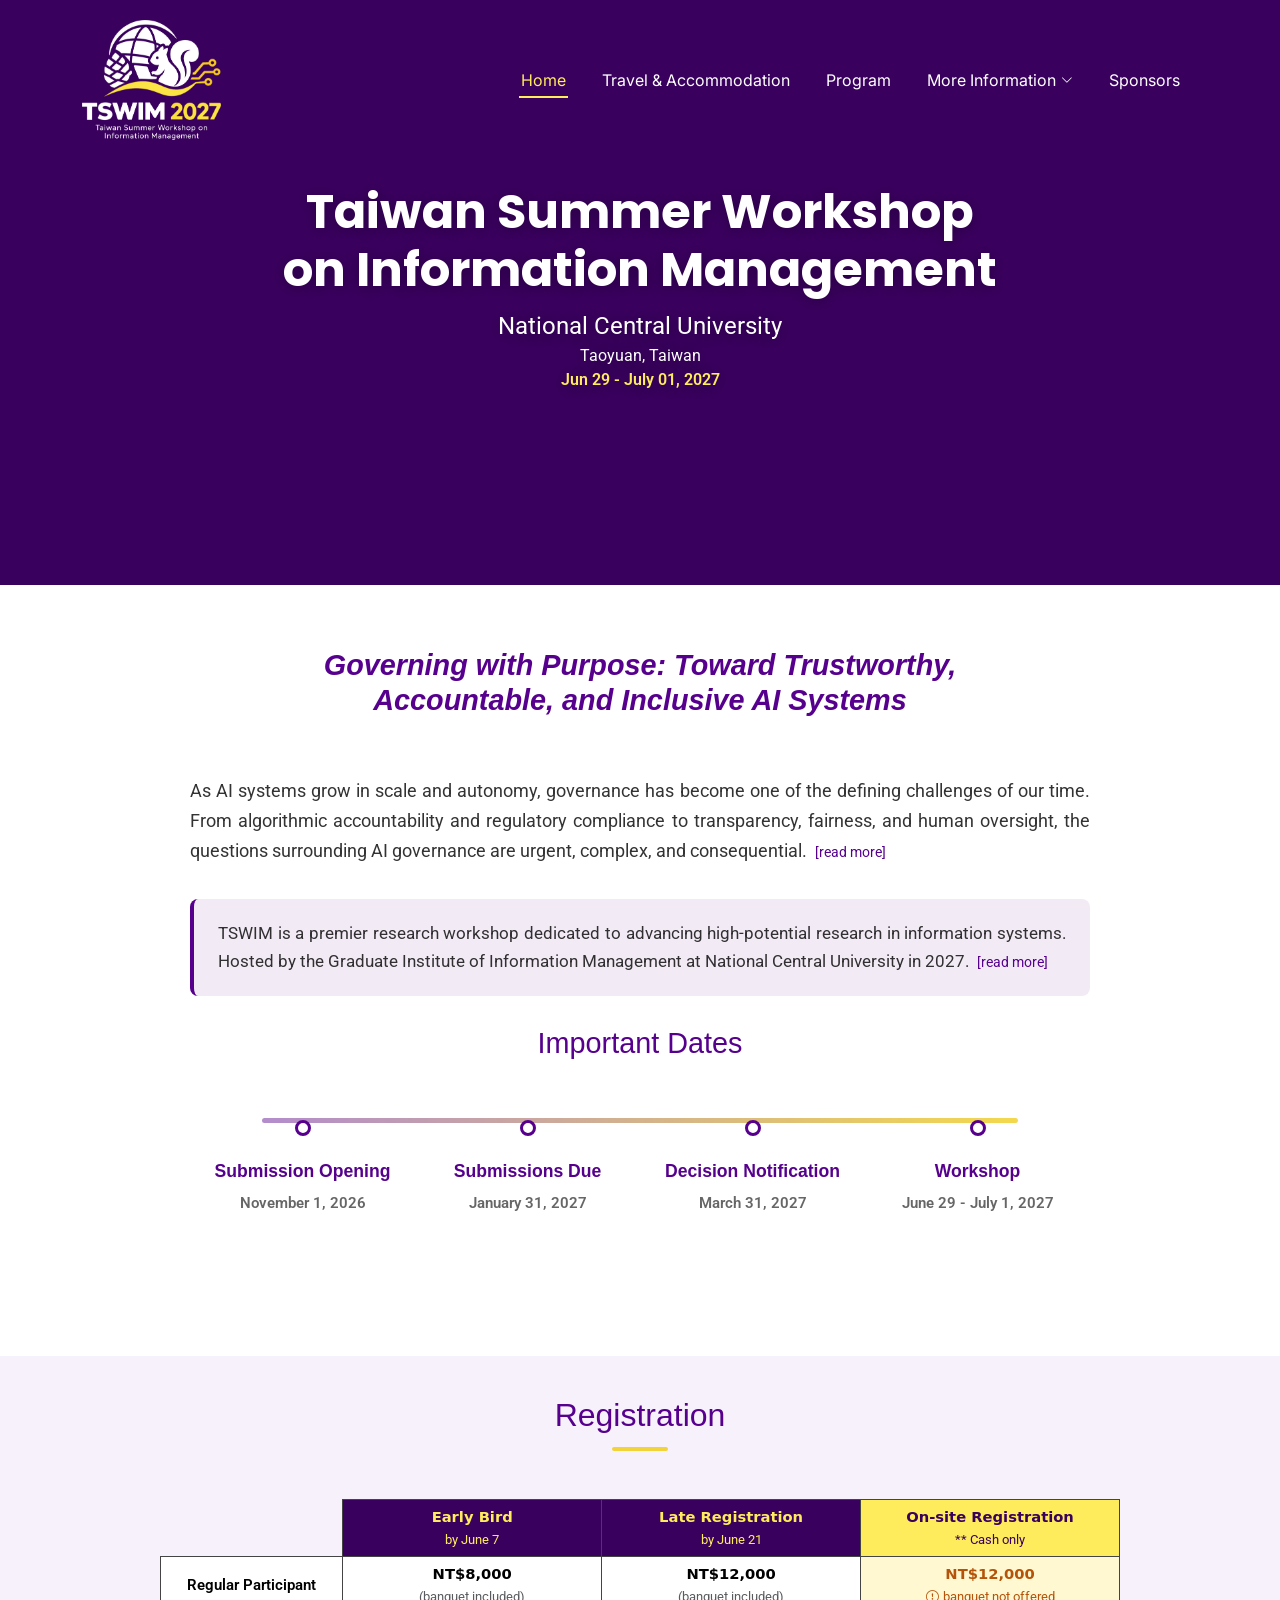
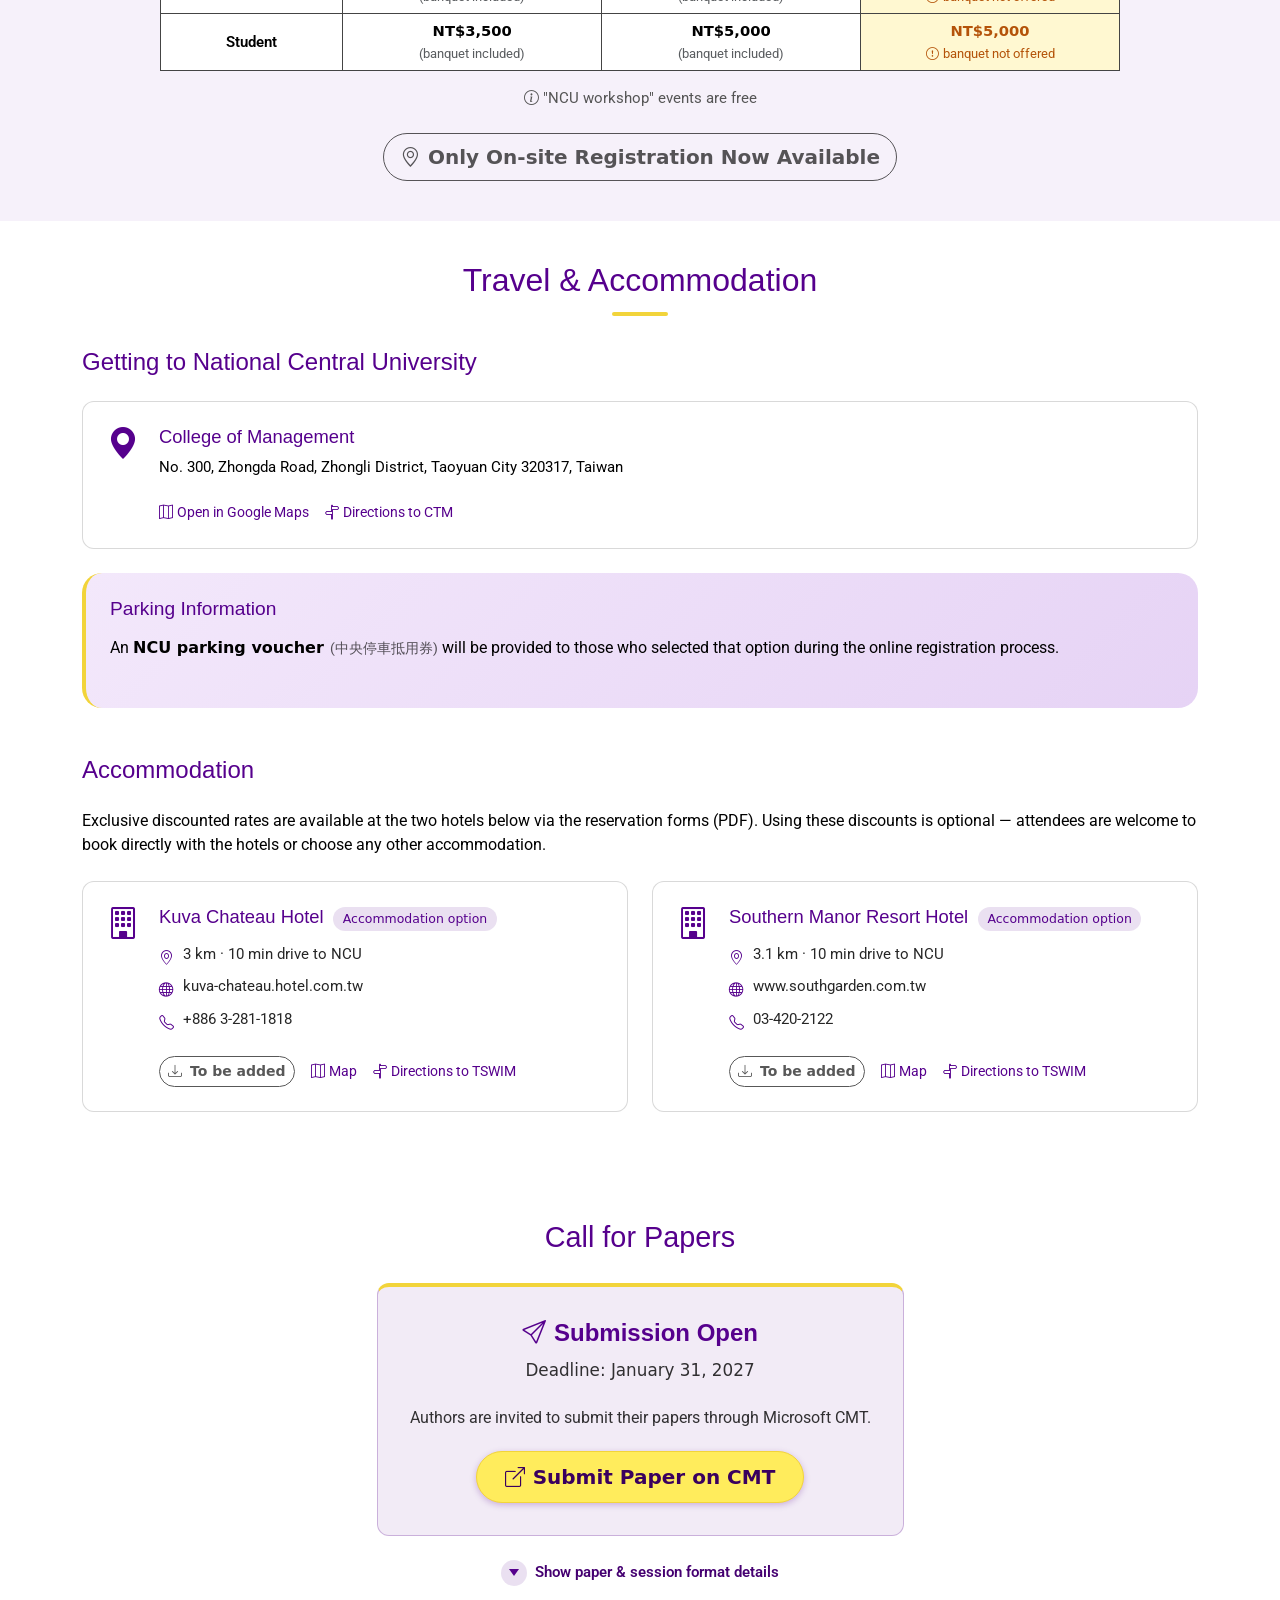
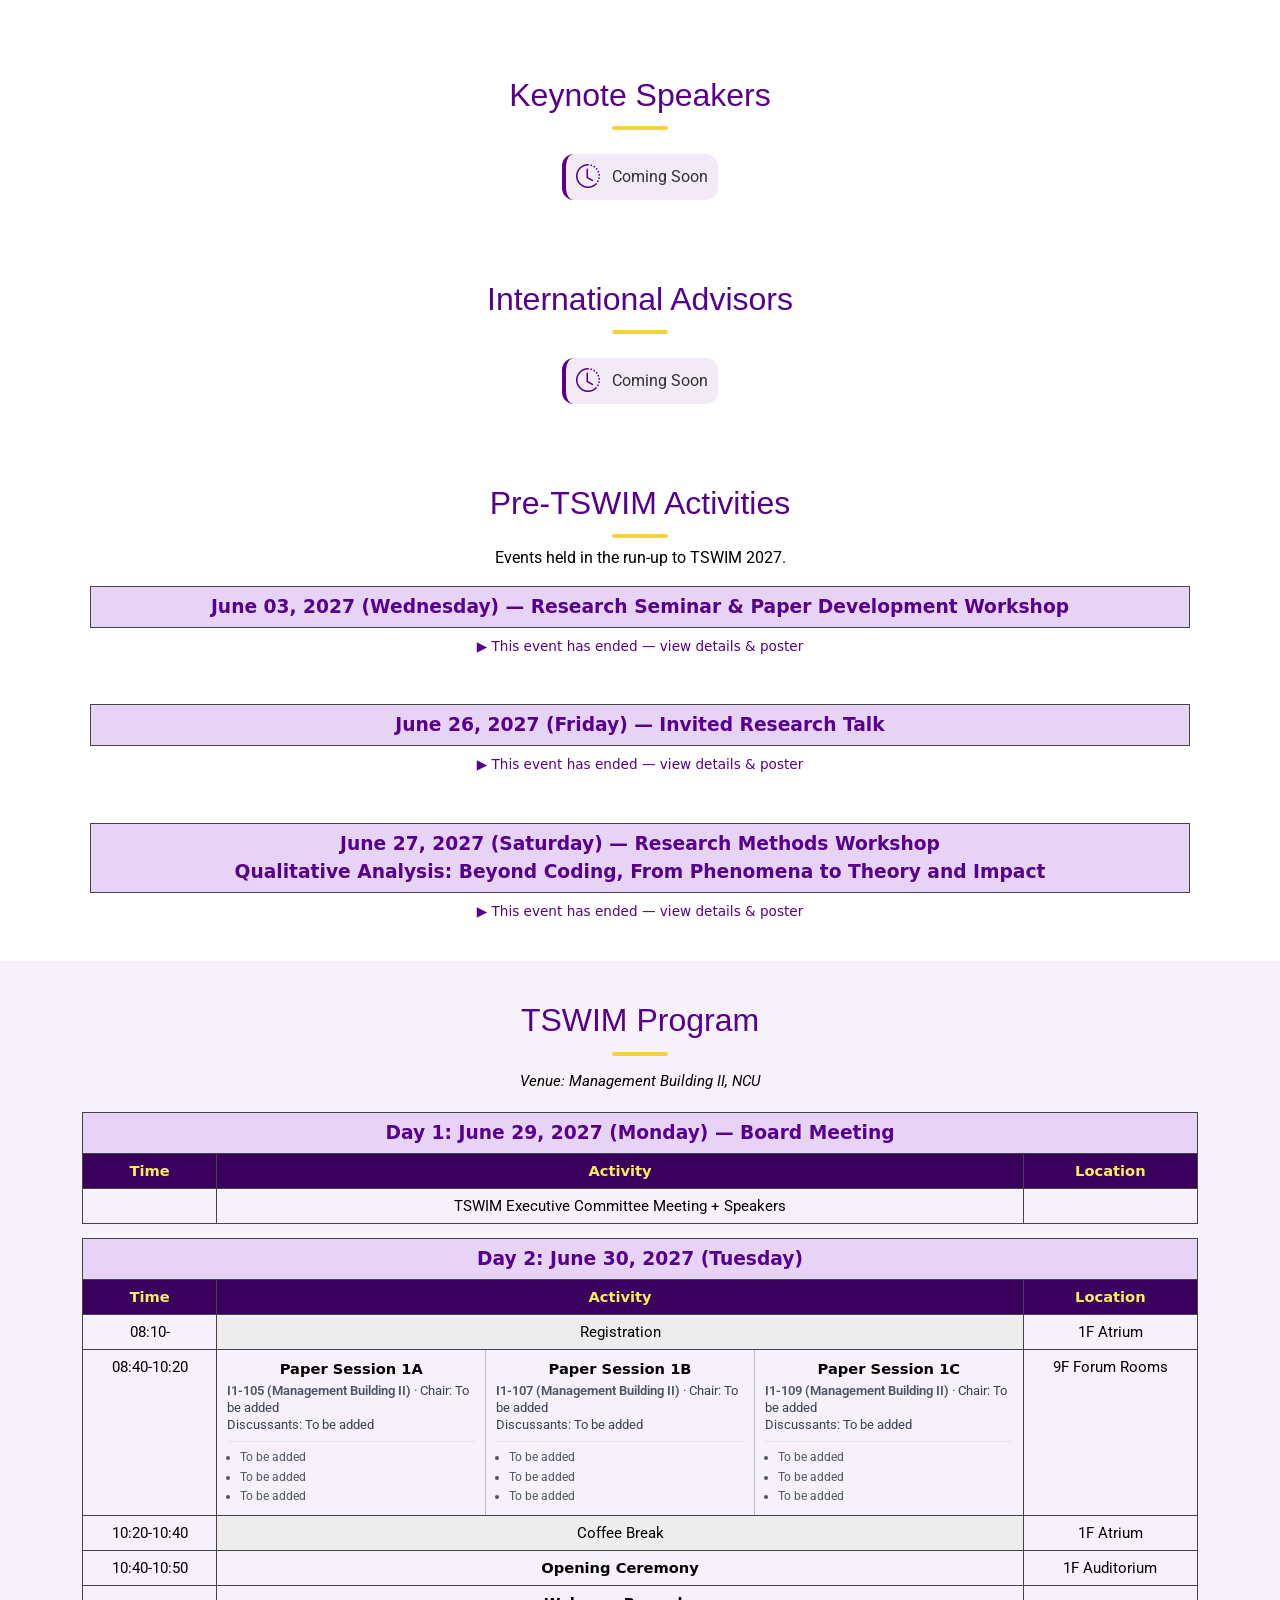
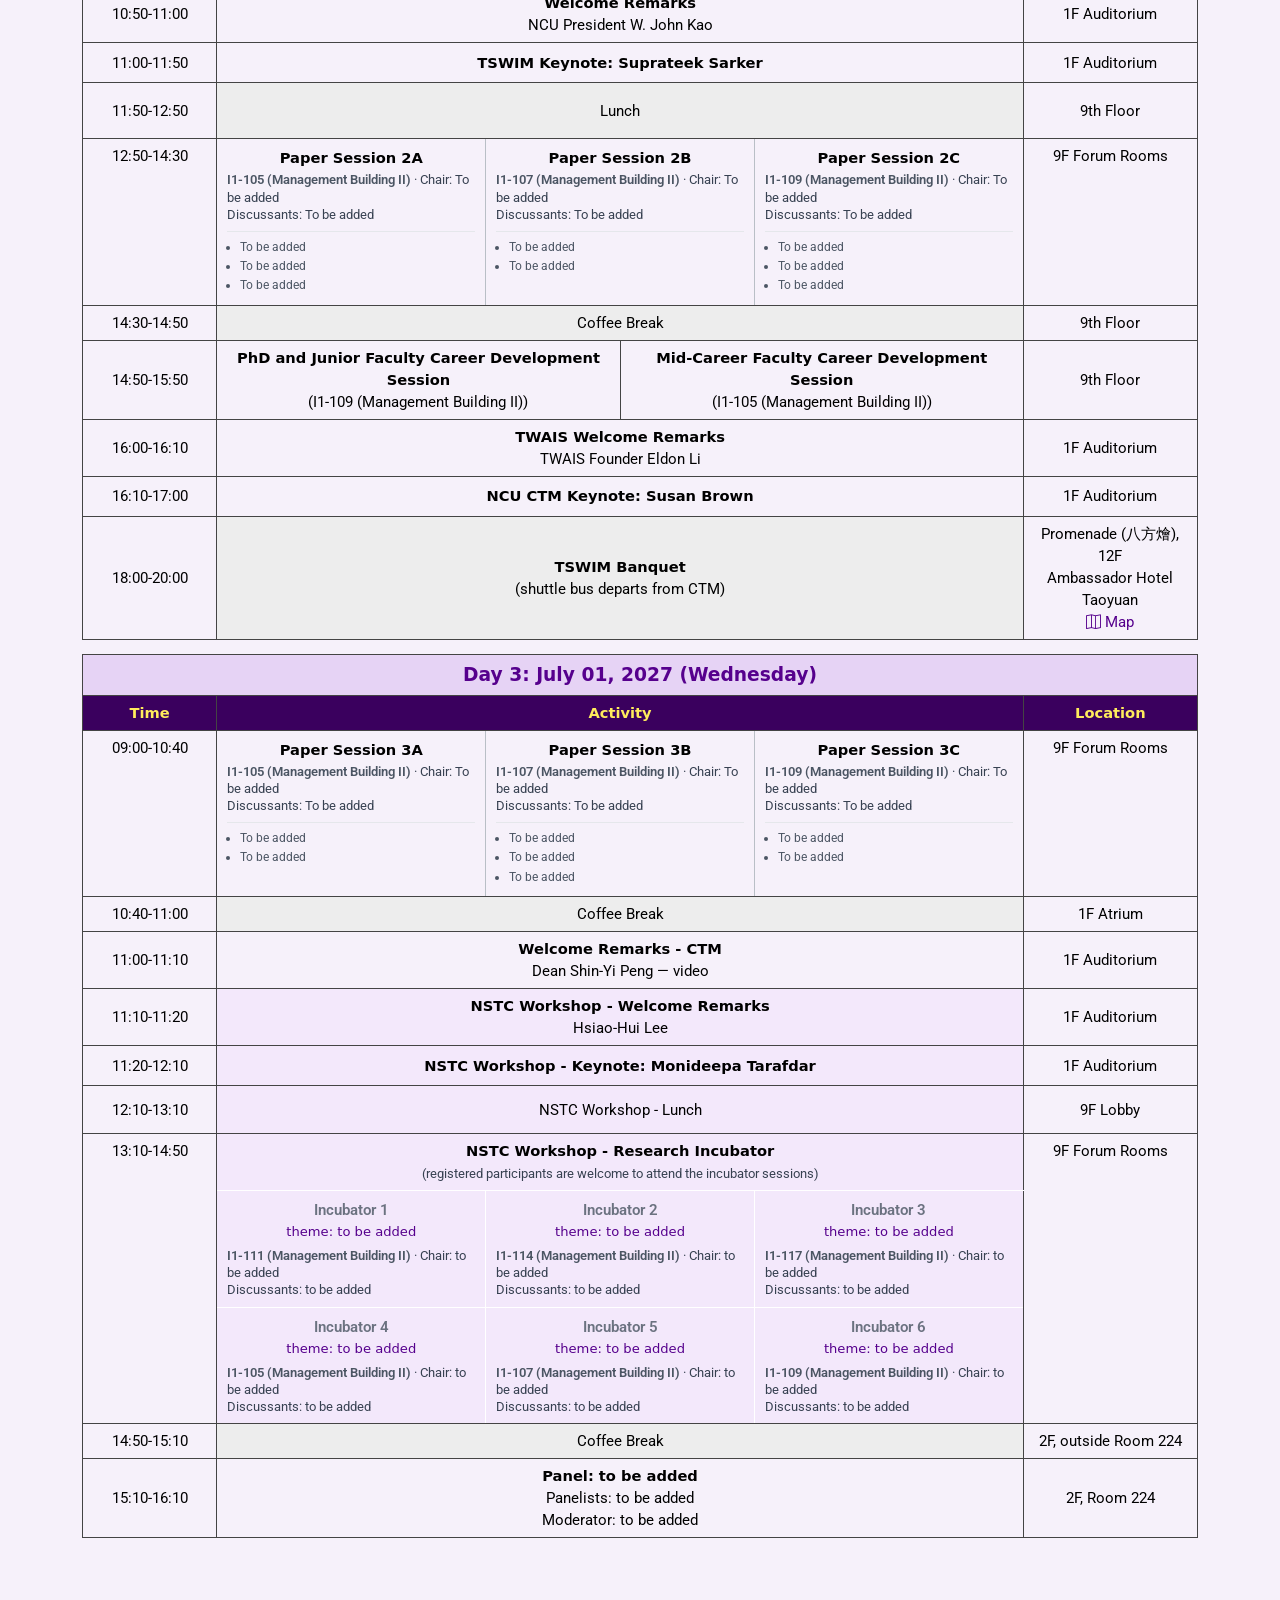
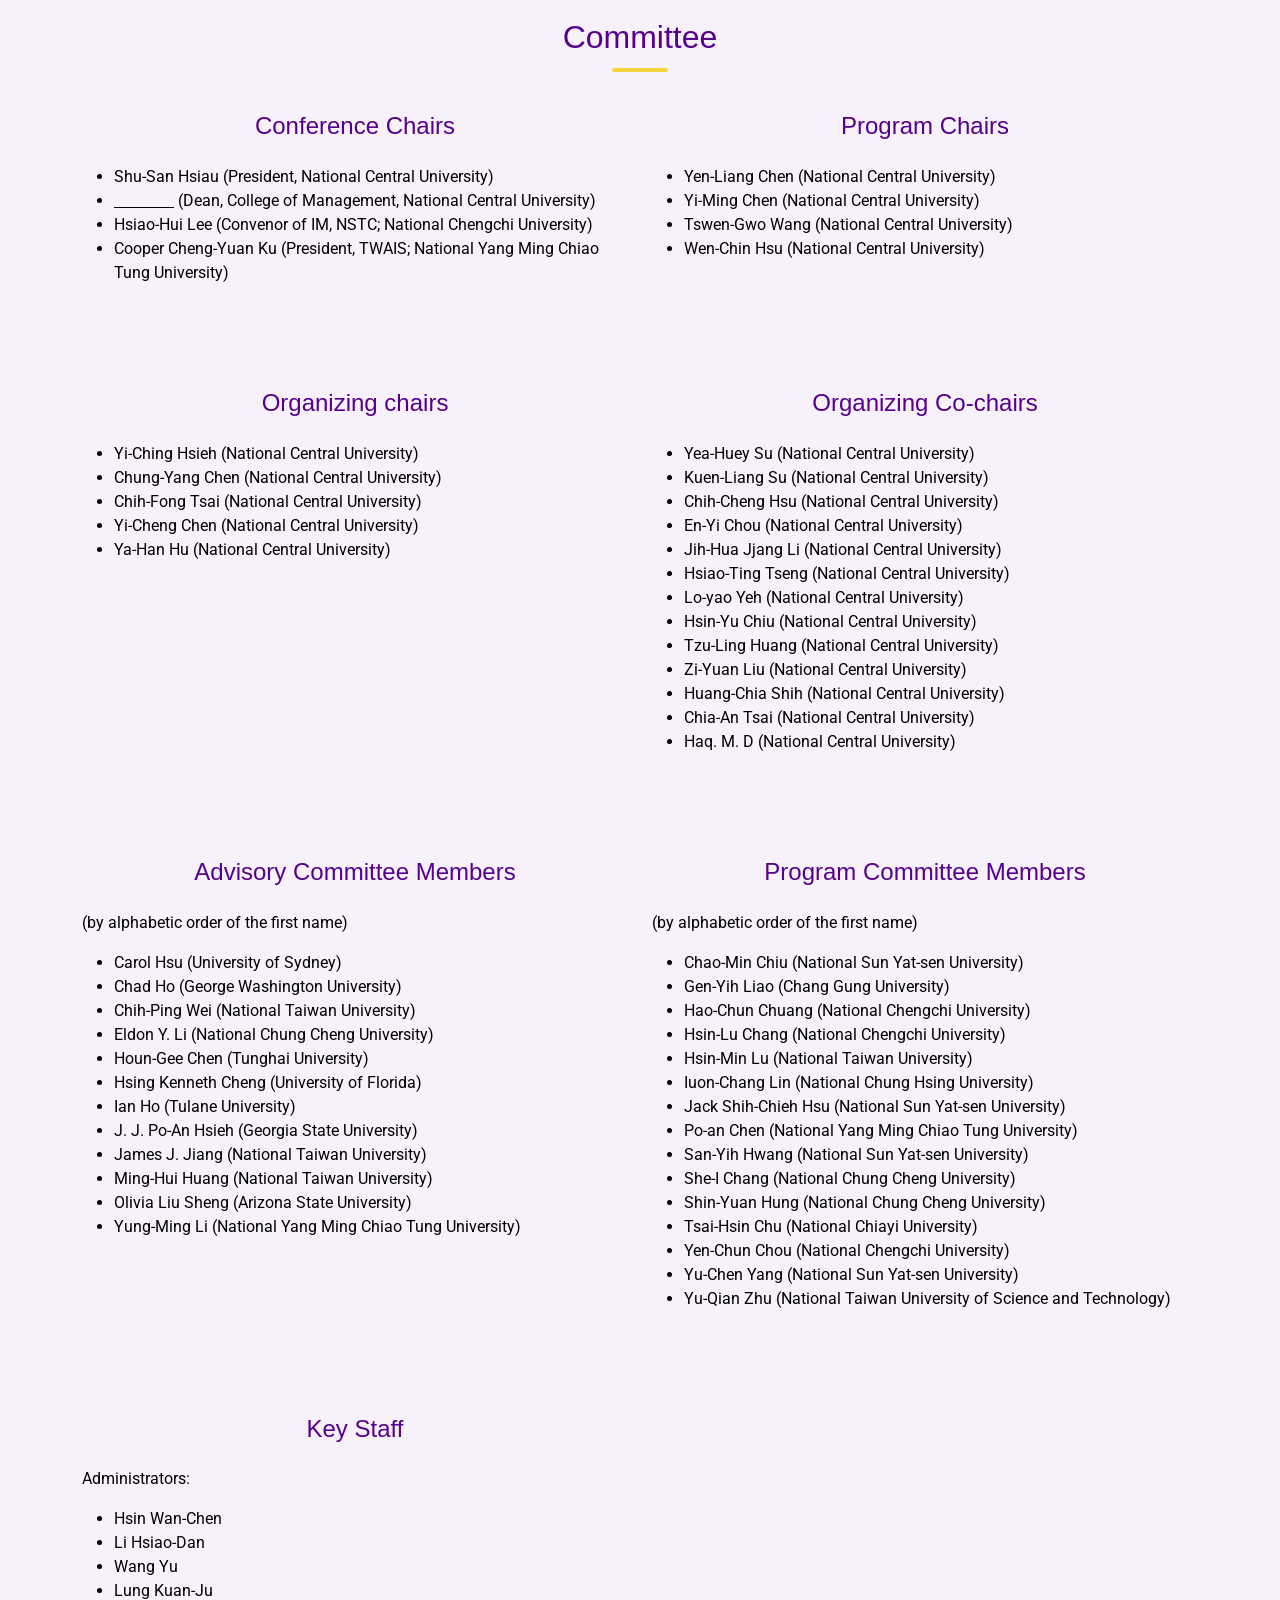
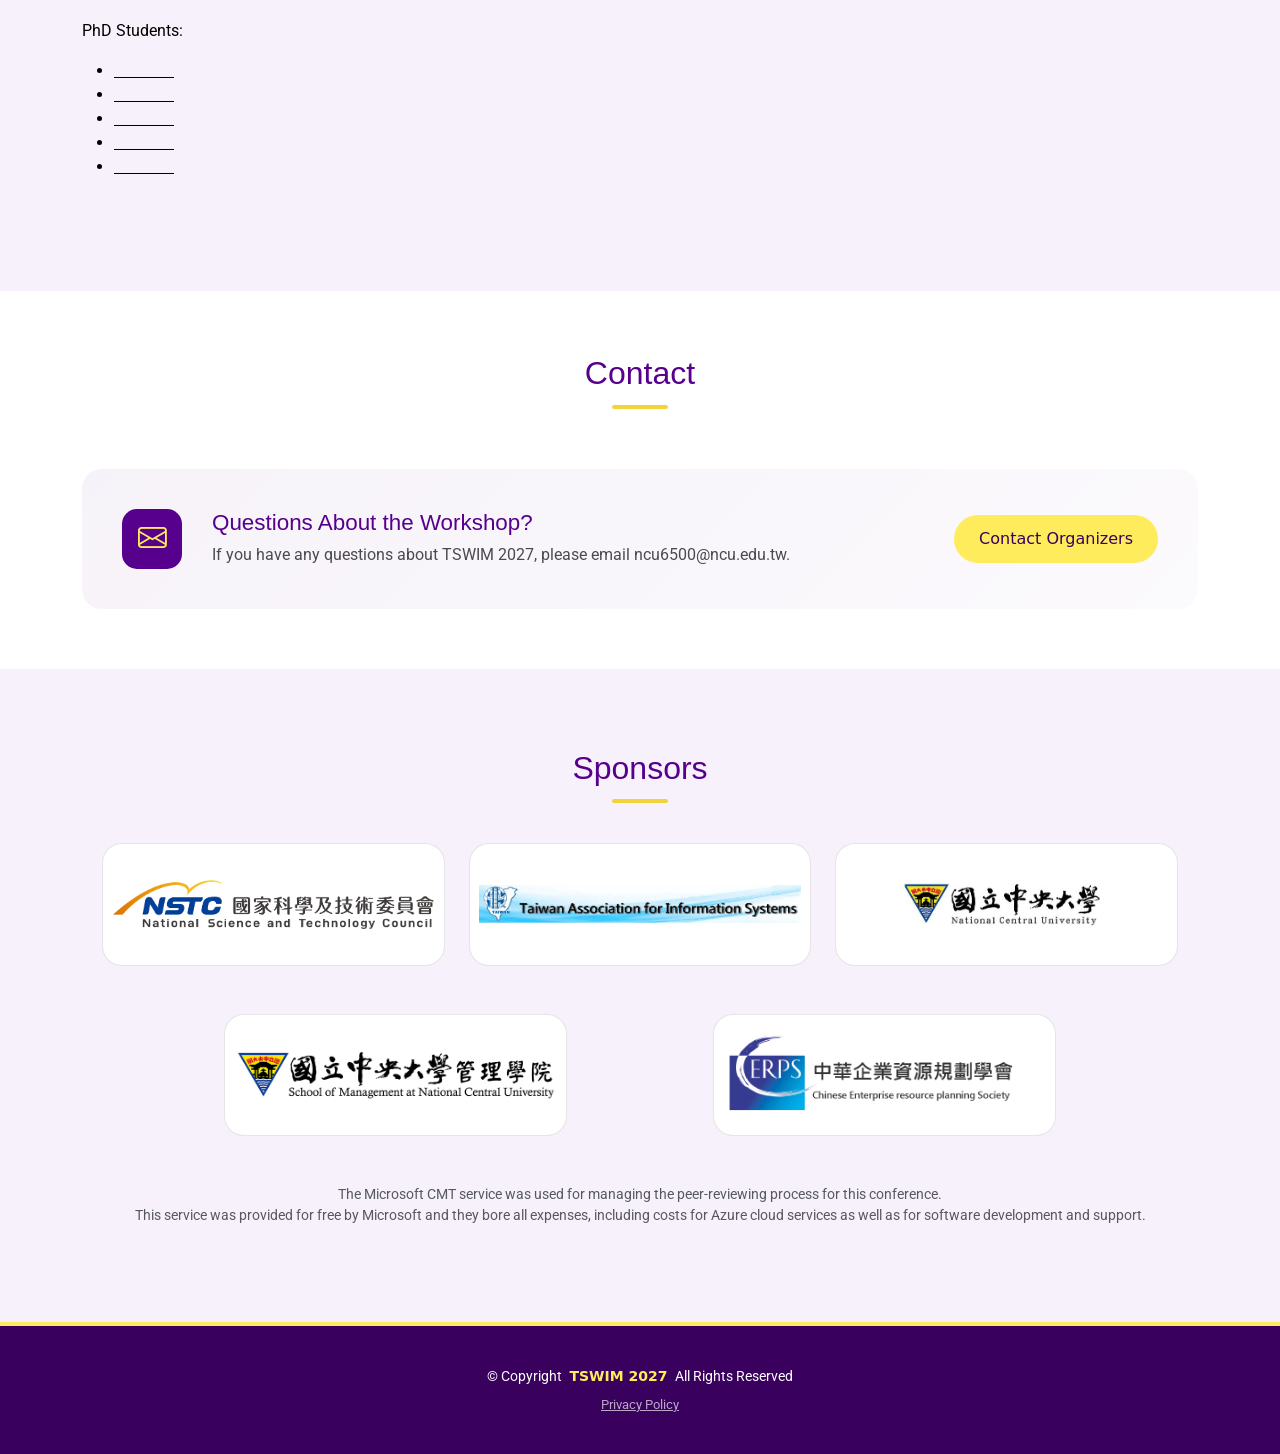
==== index.html @ 81f62acd "Show Keynote Speakers and International Advisors titles with a Coming Soon note Speaker and advisor " ====
<!DOCTYPE html>
<html lang="en" data-theme="tswim2027">

<head>
  <meta charset="utf-8">
  <meta content="width=device-width, initial-scale=1.0" name="viewport">
  <title>TSWIM 2027</title>
  <meta name="description" content="">
  <meta name="keywords" content="">

  <!-- Cache Control -->
  <meta http-equiv="Cache-Control" content="no-cache, no-store, must-revalidate">
  <meta http-equiv="Pragma" content="no-cache">
  <meta http-equiv="Expires" content="0">

  <!-- Favicons -->
  <link href="assets/img/ncu-small-logo.png" rel="icon">

  <!-- Fonts -->
  <link rel="preconnect" href="https://fonts.googleapis.com">
  <link rel="preconnect" href="https://fonts.gstatic.com" crossorigin>
  <link href="https://fonts.googleapis.com/css2?family=Inter:wght@400;500;600;700&family=Roboto:wght@400;500;700&display=swap" rel="stylesheet">
  <link href="assets/css/fonts.css?v=1.0.0" rel="stylesheet">

  <!-- Vendor CSS Files -->
  <link href="assets/vendor/bootstrap/css/bootstrap.min.css" rel="stylesheet">
  <!-- Bootstrap Icons (CDN) -->
  <link rel="stylesheet" href="https://cdn.jsdelivr.net/npm/bootstrap-icons@1.11.0/font/bootstrap-icons.css">

  <!-- Main CSS File -->
  <link href="assets/css/main.css?v=1.0.53" rel="stylesheet">

  <!-- Schedule CSS (scoped under .program-schedule) -->
  <link href="assets/css/schedule.css?v=1.0.30" rel="stylesheet">

  <!-- TSWIM 2027 color theme -->
  <link href="assets/css/themes.css?v=1.1.0" rel="stylesheet">

</head>

<body class="index-page">

  <header id="header" class="header d-flex align-items-center fixed-top">
    <div class="container-fluid container-xl position-relative d-flex align-items-center">

      <a href="index.html" class="logo d-flex align-items-center me-auto">
        <svg class="logo-badge" viewBox="0 0 100 100" xmlns="http://www.w3.org/2000/svg">
          <!-- Outer circle -->
          <circle cx="50" cy="50" r="48" fill="none" stroke="white" stroke-width="2"/>
          <!-- Inner decorative circle -->
          <circle cx="50" cy="50" r="42" fill="none" stroke="white" stroke-width="0.5" opacity="0.6"/>
          <!-- TSWIM text -->
          <text x="50" y="45" font-family="Arial, sans-serif" font-size="24" font-weight="bold" fill="white" text-anchor="middle" dominant-baseline="middle">TSWIM</text>
          <!-- Year text -->
          <text x="50" y="68" font-family="Arial, sans-serif" font-size="12" font-weight="600" fill="white" text-anchor="middle">2027</text>
        </svg>
        <!-- Theme preview logo mark (replaces the badge above when ?theme= is set) -->
        <span class="logo-mark" aria-hidden="true"></span>
        <div class="logo-text">
          <div class="logo-main">TSWIM 2027</div>
          <div class="logo-desc">Taiwan Summer Workshop on<br>Information Management</div>
        </div>
      </a>

      <nav id="navmenu" class="navmenu">
        <ul>
          <li><a href="/" class="active">Home</a></li>
          <li><a href="#travel-accommodation">Travel &amp; Accommodation</a></li>
          <li><a href="#program">Program</a></li>
          <li class="dropdown"><a href="#"><span>More Information</span> <i class="bi bi-chevron-down toggle-dropdown"></i></a>
            <ul>
              <li><a href="#information-cfp">Call for Papers</a></li>
              <li><a href="#keynote-speakers">Keynote Speakers</a></li>
              <li><a href="#international-advisors">International Advisors</a></li>
              <li><a href="#pre-tswim">Pre-TSWIM Activities</a></li>
              <li><a href="#committee">Committee</a></li>
              <li><a href="#contact">Contact</a></li>
            </ul>
          </li>
          <li><a href="#sponsors">Sponsors</a></li>
        </ul>
        <i class="mobile-nav-toggle d-xl-none bi bi-list"></i>
      </nav>

    </div>
  </header>

  <main class="main">

    <!-- Hero Section -->
    <section id="hero" class="hero section dark-background">

      <video autoplay muted loop playsinline>
        <source src="assets/img/bg/adv_26_5728768_45206.mp4" type="video/mp4">
        <img src="assets/img/bg/ctm.webp" alt="fallback">
      </video>

      <div class="container text-center">
        <div class="row justify-content-center">
          <div class="col-lg-8">
            <h2>Taiwan Summer Workshop on Information Management
            </h2>
            <p>
              National Central University
            </p>
            <div>Taoyuan, Taiwan</div>
            <div class="hero-date">Jun 29 - July 01, 2027</div>
            <p></p>

          </div>
        </div>
      </div>

    </section><!-- /Hero Section -->

    <!-- Information Section -->
    <section id="information" class="information section">

      <div class="container">
        <!-- Page Header -->
        <div class="tos-header text-center">
          <h2 class="theme-title">Governing with Purpose: Toward Trustworthy, Accountable, and Inclusive AI Systems</h2>
        </div>

        <!-- Content -->
        <div class="tos-content">
          <!-- Theme Description -->
          <div id="general-info" class="content-section">
            <div class="theme-description">
              <p>
                <span class="text-short">As AI systems grow in scale and autonomy, governance has become one of the defining challenges of our time. From algorithmic accountability and regulatory compliance to transparency, fairness, and human oversight, the questions surrounding AI governance are urgent, complex, and consequential.</span>
                <span class="text-full d-none">As AI systems grow in scale and autonomy, governance has become one of the defining challenges of our time. From algorithmic accountability and regulatory compliance to transparency, fairness, and human oversight, the questions surrounding AI governance are urgent, complex, and consequential. We seek research that goes beyond technical performance to examine how institutions, norms, and information systems can shape AI that is safe, equitable, and aligned with public values. Together, we advance a scholarship that ensures AI is not only powerful, but governable.</span>
                <a href="#" class="read-more-toggle">[read more]</a>
              </p>
            </div>

            <!-- #video anchor sits here so the About-TSWIM box shows above the video on jump -->
            <div id="video" class="about-tswim-callout">
              <p>
                <span class="text-short">TSWIM is a premier research workshop dedicated to advancing high-potential research in information systems. Hosted by the Graduate Institute of Information Management at National Central University in 2027.</span>
                <span class="text-full d-none">TSWIM is a premier research workshop dedicated to advancing high-potential research in information systems. Hosted by the Graduate Institute of Information Management at National Central University in 2027, this event convenes leading IS scholars and journal editors to cultivate rigorous, policy-relevant research on AI governance — examining how information systems can uphold accountability, transparency, and human agency in an AI-driven world.</span>
                <a href="#" class="read-more-toggle">[read more]</a>
              </p>
            </div>
          </div>

          <!-- Video (hidden for now; remove the comment markers to show it again)
          <div class="content-section text-center">
            <div class="video-embed">
              <iframe
                src="https://www.youtube-nocookie.com/embed/jCImbXcnP34"
                title="TSWIM 2027"
                frameborder="0"
                allow="accelerometer; autoplay; clipboard-write; encrypted-media; gyroscope; picture-in-picture; web-share"
                referrerpolicy="strict-origin-when-cross-origin"
                allowfullscreen></iframe>
            </div>
          </div>
          -->

          <!-- Important Dates -->
          <div id="important-dates" class="content-section text-center">
            <h3>Important Dates</h3>
            <div class="elegant-timeline-container">
              <div class="timeline-background"></div>
              <div class="timeline-progress" id="progressLine"></div>
              <div class="timeline-items">
                <div class="timeline-item-elegant">
                  <div class="timeline-dot"></div>
                  <div class="timeline-content">
                    <h5>Submission Opening</h5>
                    <p class="date-text">November 1, 2026</p>
                  </div>
                </div>

                <div class="timeline-item-elegant">
                  <div class="timeline-dot"></div>
                  <div class="timeline-content">
                    <h5>Submissions Due</h5>
                    <p class="date-text">January 31, 2027</p>
                  </div>
                </div>

                <div class="timeline-item-elegant">
                  <div class="timeline-dot"></div>
                  <div class="timeline-content">
                    <h5>Decision Notification</h5>
                    <p class="date-text">March 31, 2027</p>
                  </div>
                </div>

                <div class="timeline-item-elegant">
                  <div class="timeline-dot"></div>
                  <div class="timeline-content">
                    <h5>Workshop</h5>
                    <p class="date-text">June 29 - July 1, 2027</p>
                  </div>
                </div>
              </div>
            </div>
          </div>

      </div>
    </section><!-- /Information Section (part 1) -->

    <!-- Registration Section -->
    <section id="registration" class="section light-background">
      <div class="container">
        <div class="tos-header text-center mb-5">
          <h2>Registration</h2>
        </div>

        <div class="program-schedule-wrap">
        <div class="program-schedule reg-fee-table">
          <table>
            <colgroup>
              <col style="width:19%;">
              <col style="width:27%;">
              <col style="width:27%;">
              <col style="width:27%;">
            </colgroup>
            <thead>
              <tr class="col-header">
                <th></th>
                <th data-period="earlybird">Early Bird<br><small style="font-weight:400;">by June 7</small></th>
                <th data-period="late">Late Registration<br><small style="font-weight:400;">by June 21</small></th>
                <th data-period="onsite">On-site Registration<br><small style="font-weight:400;">** Cash only</small></th>
              </tr>
            </thead>
            <tbody>
              <tr>
                <td class="fw-semibold">Regular Participant</td>
                <td data-period="earlybird"><strong>NT$8,000</strong><br><small class="text-muted">(banquet included)</small></td>
                <td data-period="late"><strong>NT$12,000</strong><br><small class="text-muted">(banquet included)</small></td>
                <td data-period="onsite"><strong>NT$12,000</strong><br><small style="color:#b45309;"><i class="bi bi-exclamation-circle me-1"></i>banquet not offered</small></td>
              </tr>
              <tr>
                <td class="fw-semibold">Student</td>
                <td data-period="earlybird"><strong>NT$3,500</strong><br><small class="text-muted">(banquet included)</small></td>
                <td data-period="late"><strong>NT$5,000</strong><br><small class="text-muted">(banquet included)</small></td>
                <td data-period="onsite"><strong>NT$5,000</strong><br><small style="color:#b45309;"><i class="bi bi-exclamation-circle me-1"></i>banquet not offered</small></td>
              </tr>
            </tbody>
          </table>
          <p class="text-center mt-3 mb-0" style="font-size:0.92rem; color:#555;"><i class="bi bi-info-circle me-1"></i>"NCU workshop" events are free</p>
        </div>
        </div>

        <div class="text-center mt-4">
          <a id="regBtn" href="#" class="btn btn-lg rounded-pill fw-bold btn-accent disabled"><i class="bi bi-box-arrow-up-right me-2"></i>Register and Pay</a>
        </div>
      </div>
    </section><!-- /Registration Section -->

    <!-- Travel & Accommodation Section -->
    <section id="travel-accommodation" class="travel-information section">
      <div class="container">
        <div class="tos-header text-center">
          <h2>Travel &amp; Accommodation</h2>
        </div>

        <div class="travel-content">
          <div class="travel-section">
            <h3>Getting to National Central University</h3>

            <div class="venue-card">
              <div class="venue-card-icon"><i class="bi bi-geo-alt-fill"></i></div>
              <div class="venue-card-body">
                <h4>College of Management</h4>
                <p class="venue-address">No. 300, Zhongda Road, Zhongli District, Taoyuan City 320317, Taiwan</p>
                <div class="venue-card-actions">
                  <a href="https://www.google.com/maps/search/?api=1&amp;query=College+of+Technology+Management+NCU+Taoyuan" target="_blank" rel="noopener" class="hotel-link"><i class="bi bi-map me-1"></i>Open in Google Maps</a>
                  <a href="https://www.google.com/maps/dir/?api=1&amp;destination=College+of+Technology+Management+NCU+Taoyuan" target="_blank" rel="noopener" class="hotel-link"><i class="bi bi-signpost-split me-1"></i>Directions to CTM</a>
                </div>
              </div>
            </div>

            <div class="parking-info">
              <h4>Parking Information</h4>
              <p>An <strong>NCU parking voucher</strong> <span class="bilingual">(中央停車抵用券)</span> will be provided to those who selected that option during the online registration process.</p>
            </div>
          </div>

          <div class="travel-section">
            <h3 id="accommodation">Accommodation</h3>
            <p>Exclusive discounted rates are available at the two hotels below via the reservation forms (PDF). Using these discounts is optional &mdash; attendees are welcome to book directly with the hotels or choose any other accommodation.</p>

            <div class="hotel-cards-container">
              <div class="hotel-card">
                <div class="hotel-card-icon"><i class="bi bi-building"></i></div>
                <div class="hotel-card-body">
                  <div class="hotel-card-header">
                    <h4>Kuva Chateau Hotel</h4>
                    <span class="hotel-tag">Accommodation option</span>
                  </div>
                  <ul class="hotel-card-meta">
                    <li><i class="bi bi-geo-alt"></i><span>3 km &middot; 10 min drive to NCU</span></li>
                    <li><i class="bi bi-globe"></i><a href="https://kuva-chateau.hotel.com.tw" target="_blank" rel="noopener">kuva-chateau.hotel.com.tw</a></li>
                    <li><i class="bi bi-telephone"></i><span>+886 3-281-1818</span></li>
                  </ul>
                  <div class="hotel-card-actions">
                    <a href="#" class="btn btn-sm rounded-pill fw-bold btn-accent disabled"><i class="bi bi-download me-2"></i>To be added</a>
                    <a href="https://maps.app.goo.gl/ECXHTFpzhujx9z9f9" target="_blank" rel="noopener" class="hotel-link"><i class="bi bi-map me-1"></i>Map</a>
                    <a href="https://maps.app.goo.gl/ECXHTFpzhujx9z9f9" target="_blank" rel="noopener" class="hotel-link"><i class="bi bi-signpost-split me-1"></i>Directions to TSWIM</a>
                  </div>
                </div>
              </div>

              <div class="hotel-card">
                <div class="hotel-card-icon"><i class="bi bi-building"></i></div>
                <div class="hotel-card-body">
                  <div class="hotel-card-header">
                    <h4>Southern Manor Resort Hotel</h4>
                    <span class="hotel-tag">Accommodation option</span>
                  </div>
                  <ul class="hotel-card-meta">
                    <li><i class="bi bi-geo-alt"></i><span>3.1 km &middot; 10 min drive to NCU</span></li>
                    <li><i class="bi bi-globe"></i><a href="https://www.southgarden.com.tw/zh_TW" target="_blank" rel="noopener">www.southgarden.com.tw</a></li>
                    <li><i class="bi bi-telephone"></i><span>03-420-2122</span></li>
                  </ul>
                  <div class="hotel-card-actions">
                    <a href="#" class="btn btn-sm rounded-pill fw-bold btn-accent disabled"><i class="bi bi-download me-2"></i>To be added</a>
                    <a href="https://maps.app.goo.gl/jz5iz3o55DsgP1J48" target="_blank" rel="noopener" class="hotel-link"><i class="bi bi-map me-1"></i>Map</a>
                    <a href="https://maps.app.goo.gl/jz5iz3o55DsgP1J48" target="_blank" rel="noopener" class="hotel-link"><i class="bi bi-signpost-split me-1"></i>Directions to TSWIM</a>
                  </div>
                </div>
              </div>
            </div>
          </div>
        </div>
      </div>
    </section><!-- /Travel & Accommodation Section -->

    <!-- Call for Papers Section -->
    <section id="information-cfp" class="information section">
      <div class="container">
        <div class="tos-content">

          <div id="call-for-papers" class="content-section">
            <details class="cfp-collapse">
            <summary class="cfp-summary">
              <h3 class="text-center">Call for Papers</h3>
              <div class="submission-banner cfp-summary-banner" onclick="event.stopPropagation()">
                <h4><i class="bi bi-send me-2"></i>Submission Open</h4>
                <p class="submission-banner-deadline">Deadline: January 31, 2027</p>
                <p>Authors are invited to submit their papers through Microsoft CMT.</p>
                <a href="https://cmt3.research.microsoft.com/TSWIM2027" target="_blank" rel="noopener" class="btn btn-md rounded-pill fw-bold btn-accent cfp-submit-btn" onclick="event.stopPropagation()"><i class="bi bi-box-arrow-up-right me-2"></i>Submit Paper on CMT</a>
              </div>
              <span class="cfp-hint">
                <span class="cfp-badge"><span class="cfp-chev"></span></span>
                <span class="cfp-hint-text cfp-hint-closed">Show paper &amp; session format details</span>
                <span class="cfp-hint-text cfp-hint-open">Hide details</span>
              </span>
            </summary>
            <p class="text-center cfp-intro">We welcome submissions at different stages of the research journey.<br>Please select the format that best fits your current status:</p>

            <div class="paper-types-container">
              <div class="paper-type-card">
                <div class="paper-type-header">
                  <h4>Full Paper</h4>
                  <span class="page-limit">up to 15 pages (all inclusive)</span>
                </div>
                <p class="paper-type-desc">Completed studies with data analysis and discussion. Primarily intended for the <strong>Presentation Session</strong>.</p>
                <a href="assets/template/TSWIM-2027-Paper-Template.docx" download class="btn btn-sm rounded-pill fw-bold btn-accent-outline card-template-btn"><i class="bi bi-download me-2"></i>Full/Short Paper Template</a>
              </div>

              <div class="paper-type-card">
                <div class="paper-type-header">
                  <h4>Short Paper</h4>
                  <span class="page-limit">Up to 8 pages (all inclusive)</span>
                </div>
                <p class="paper-type-desc">Work-in-progress research with preliminary data or results, high-potential research ideas, novel research designs, or high-risk/high-reward proposals. Accepted papers may be assigned to a <strong>Presentation</strong>, <strong>Research Incubator</strong>, or <strong>Poster Session</strong>.</p>
                <a href="assets/template/TSWIM-2027-Paper-Template.docx" download class="btn btn-sm rounded-pill fw-bold btn-accent-outline card-template-btn"><i class="bi bi-download me-2"></i>Full/Short Paper Template</a>
              </div>

              <div class="paper-type-card">
                <div class="paper-type-header">
                  <h4>Extended Abstract</h4>
                  <span class="page-limit">Structured abstract, up to 2 pages</span>
                </div>
                <p class="paper-type-desc">Early-stage research, promising ideas, conceptual developments, or novel research designs seeking feedback from the TSWIM community. Accepted submissions will be presented in a <strong>Research Incubator</strong> or <strong>Poster Session</strong>.</p>
                <a href="assets/template/TSWIM-2027-ExtendedAbstract-Template.docx" download class="btn btn-sm rounded-pill fw-bold btn-accent-outline card-template-btn"><i class="bi bi-download me-2"></i>Extended Abstract Template</a>
              </div>
            </div>

            <div class="text-center mt-4">
              <ul class="list-unstyled text-muted small cfp-notes">
                <li><i class="bi bi-info-circle me-2"></i>Download the relevant template, paste in your paper content, and apply existing styles</li>
                <li><i class="bi bi-incognito me-2"></i>Submissions must be anonymous for review</li>
              </ul>
            </div>

            <!-- Session Formats -->
            <div class="session-formats mt-5">
              <h4 class="text-center mb-4">Session Formats</h4>
              <div class="session-formats-container">
                <div class="session-format-card">
                  <h5><i class="bi bi-easel me-2"></i>Presentation Session</h5>
                  <p>Session for polished manuscripts targeting leading journals in Information Systems. Each paper will receive generous time for presentation and discussion, creating space for serious scholarly exchange. Feedback targets theoretical contribution, framing choices, and anticipated reviewer reactions.</p>
                  <p class="session-suited"><strong>Best suited for:</strong> Authors who want deep, candid feedback from senior scholars at a critical stage of revision.</p>
                </div>

                <div class="session-format-card">
                  <h5><i class="bi bi-lightbulb me-2"></i>Research Incubator Session</h5>
                  <p>A small-group, developmental session in an <strong>Interactive Forum</strong> format. Authors briefly present their core idea and identify bottlenecks. Senior scholars serve as strategic advisors focused on unblocking research—clarifying next steps, sharpening theoretical lenses, and strengthening project trajectories.</p>
                  <p class="session-suited"><strong>Best suited for:</strong> Projects with compelling phenomena or early insights facing walls in theory building, framing, or design.</p>
                </div>
              </div>
            </div>

            <!-- Why Submit to TSWIM -->
            <div class="why-submit mt-5">
              <h4 class="text-center mb-4">Why Submit to TSWIM?</h4>
              <div class="why-submit-features">
                <div class="why-feature">
                  <div class="why-feature-icon"><i class="bi bi-journal-x"></i></div>
                  <div class="why-feature-content">
                    <h6>Non-Archival Workshop</h6>
                    <p>Papers are NOT published in proceedings, ensuring you retain full copyright to submit to journals later.</p>
                  </div>
                </div>

                <div class="why-feature">
                  <div class="why-feature-icon"><i class="bi bi-people"></i></div>
                  <div class="why-feature-content">
                    <h6>Editors as Mentors</h6>
                    <p>Participants engage directly with Editors who act as mentors, not just evaluators.</p>
                  </div>
                </div>

                <div class="why-feature">
                  <div class="why-feature-icon"><i class="bi bi-shield-check"></i></div>
                  <div class="why-feature-content">
                    <h6>Low-Pressure, High-Trust Environment</h6>
                    <p>Scholars gain constructive guidance, fresh perspectives, and opportunities for collaboration without reputational risk.</p>
                  </div>
                </div>
              </div>
            </div>
            </details>
          </div>

          <div id="disclaimer" class="content-section pb-4 d-none">
            <h3>Submission Guidelines</h3>
            <ul>
              <li>Any submission must name a coauthor presenter who is a faculty member or a doctoral student.</li>
              <li>English is the language of the conference and all submissions.</li>
            </ul>

            <ol>              
              <li>It is suggested to download the template file and paste the content of your paper into the template file.</li>
              <li>Completed research papers are up to 15 pages in English version.</li>
              <li>Short/working papers are up to 8 pages in English version.</li>
              <li>The submissions must be kept anonymous for review. Hence, please do not reveal author identities in the submissions.</li>
            </ol>
          </div>

        </div>
      </div>
    </section><!-- /Call for Papers Section -->

    <!-- Keynote Speakers Section -->
    <section id="keynote-speakers" class="keynote-speakers section">
      <div class="container">
        <div class="tos-header text-center">
          <h2>Keynote Speakers</h2>
          <!-- Coming soon: remove "hidden" from the subtitle and the speaker row, and delete the placeholder, to show the speakers -->
          <p hidden>(by alphabetic order of the last name)</p>
          <div class="tbd-placeholder">
            <i class="bi bi-clock-history"></i>
            <span>Coming Soon</span>
          </div>
        </div>

        <div class="row gy-4" hidden>

          <div class="col-12">
            <div class="invitee-card keynote-speaker-card">
              <div class="pic"><img src="assets/img/person/Susan Brown.webp" class="img-fluid" alt="Susan Brown"></div>
              <div class="invitee-info keynote-speaker-info">
                <h4>Susan Brown <a href="https://eller.arizona.edu/people/susan-brown" target="_blank" rel="noopener"><i class="bi bi-globe2"></i></a></h4>
                <p class="invitee-role">Editor-in-Chief, MIS Quarterly</p>
                <p class="invitee-affiliation">Stevie Eller Professor, The University of Arizona</p>
              </div>
            </div>
          </div><!-- End Team Member -->


          <div class="col-12">
            <div class="invitee-card keynote-speaker-card">
              <div class="pic"><img src="assets/img/person/Suprateek Sarker.webp" class="img-fluid" alt="Suprateek Sarker"></div>
              <div class="invitee-info keynote-speaker-info">
                <h4>Suprateek Sarker <a href="https://www.commerce.virginia.edu/faculty/ss6wf" target="_blank" rel="noopener"><i class="bi bi-globe2"></i></a></h4>
                <p class="invitee-role">Editor-in-Chief, Information Systems Research (ISR)</p>
                <p class="invitee-affiliation">Rolls-Royce Commonwealth Commerce Professor, University of Virginia</p>
              </div>
            </div>
          </div><!-- End Team Member -->


          <div class="col-12">
            <div class="invitee-card keynote-speaker-card">
              <div class="pic"><img src="assets/img/person/Monideepa Taraftar.webp" class="img-fluid" alt="Monideepa Tarafdar"></div>
              <div class="invitee-info keynote-speaker-info">
                <h4>Monideepa Tarafdar <a href="https://www.isenberg.umass.edu/people/monideepa-tarafdar" target="_blank" rel="noopener"><i class="bi bi-globe2"></i></a></h4>
                <p class="invitee-role">Editor-in-Chief, Journal of the Association for Information Systems</p>
                <p class="invitee-affiliation">Charles J. Dockendorff Endowed Professor, University of Massachusetts Amherst</p>
              </div>
            </div>
          </div><!-- End Team Member -->

        </div>

      </div>
    </section><!-- /Keynote Speakers Section -->

    <!-- International Advisors Section -->
    <section id="international-advisors" class="team section">
      <div class="container">
        <div class="tos-header text-center">
          <h2>International Advisors</h2>
          <!-- Coming soon: remove "hidden" from the advisor row, and add "d-none" back to the placeholder, to show the advisors -->
          <div class="tbd-placeholder">
            <i class="bi bi-clock-history"></i>
            <span>Coming Soon</span>
          </div>
        </div>

        <div class="row gy-4" hidden>

          <div class="col-lg-6">
            <div class="invitee-card">
              <div class="pic"><img src="assets/img/person/Carol Hsu.webp" class="img-fluid" alt="Carol Hsu"></div>
              <div class="invitee-info">
                <h4>Carol Hsu <a href="https://www.sydney.edu.au/business/about/our-people/academic-staff/carol-hsu.html" target="_blank" rel="noopener"><i class="bi bi-globe2"></i></a></h4>
                <p class="invitee-role">Senior Editor, MIS Quarterly</p>
                <p class="invitee-affiliation">Professor, The University of Sydney</p>
              </div>
            </div>
          </div><!-- End Team Member -->

          <div class="col-lg-6">
            <div class="invitee-card">
              <div class="pic"><img src="assets/img/person/J.J. Po-An Hsieh.webp" class="img-fluid" alt="J. J. Po-An Hsieh"></div>
              <div class="invitee-info">
                <h4>J. J. Po-An Hsieh <a href="https://www.jjhsieh.com/" target="_blank" rel="noopener"><i class="bi bi-globe2"></i></a></h4>
                <p class="invitee-role">Past Associate Editor, MIS Quarterly and Information Systems Research</p>
                <p class="invitee-affiliation">Professor, Georgia State University</p>
              </div>
            </div>
          </div><!-- End Team Member -->

          <div class="col-lg-6">
            <div class="invitee-card">
              <div class="pic"><img src="assets/img/person/Olivia Liu Sheng.webp" class="img-fluid" alt="Olivia Liu Sheng"></div>
              <div class="invitee-info">
                <h4>Olivia Liu Sheng <a href="https://search.asu.edu/profile/4830637" target="_blank" rel="noopener"><i class="bi bi-globe2"></i></a></h4>
                <p class="invitee-role">Past Senior Editor, Information Systems Research and IJDS; current Advisory Editor for Information Systems Research</p>
                <p class="invitee-affiliation">Professor and W. P. Carey Distinguished Chair, Arizona State University</p>
              </div>
            </div>
          </div><!-- End Team Member -->

          <div class="col-lg-6">
            <div class="invitee-card">
              <div class="pic"><img src="assets/img/person/Ian Ho.webp" class="img-fluid" alt="Yi-Jen (Ian) Ho"></div>
              <div class="invitee-info">
                <h4>Yi-Jen (Ian) Ho <a href="https://freeman.tulane.edu/faculty-research/management-science/yi-jen-ian-ho" target="_blank" rel="noopener"><i class="bi bi-globe2"></i></a></h4>
                <p class="invitee-role">Associate Editor, MIS Quarterly; past Guest Senior Editor, Production and Operations Management</p>
                <p class="invitee-affiliation">Associate Professor, A. B. Freeman School of Business, Tulane University</p>
              </div>
            </div>
          </div><!-- End Team Member -->

          <div class="col-lg-6">
            <div class="invitee-card">
              <div class="pic"><img src="assets/img/person/Chad Ho.webp" class="img-fluid" alt="Yi-Chun (Chad) Ho"></div>
              <div class="invitee-info">
                <h4>Yi-Chun (Chad) Ho <a href="https://business.gwu.edu/chad-ho" target="_blank" rel="noopener"><i class="bi bi-globe2"></i></a></h4>
                <p class="invitee-role">Associate Editor, Information Systems Research; Department Editor, Decision Sciences Journal</p>
                <p class="invitee-affiliation">Professor &amp; Denit Trust Fellow, George Washington University School of Business</p>
              </div>
            </div>
          </div><!-- End Team Member -->

          <div class="col-lg-6">
            <div class="invitee-card">
              <div class="pic"><img src="assets/img/person/Likoebe M. Maruping.jpg" class="img-fluid" alt="Likoebe M. Maruping"></div>
              <div class="invitee-info">
                <h4>Likoebe M. Maruping <a href="https://robinson.gsu.edu/profile/likoebe-m-maruping/" target="_blank" rel="noopener"><i class="bi bi-globe2"></i></a></h4>
                <p class="invitee-role">Associate Editor, Information Systems Research</p>
                <p class="invitee-affiliation">Professor, Georgia State University</p>
              </div>
            </div>
          </div><!-- End Team Member -->


        </div>

      </div>
    </section><!-- /International Advisors Section -->

    <!-- Pre-TSWIM Activities Section -->
    <section id="pre-tswim" class="program section">
      <div class="container">
        <div class="tos-header text-center">
          <h2>Pre-TSWIM Activities</h2>
          <p>Events held in the run-up to TSWIM 2027.</p>
        </div>

        <div class="pretswim-day collapsed">
          <div class="pretswim-schedule">
        <div class="program-schedule-wrap">
        <div class="program-schedule">
          <table>
            <colgroup>
              <col class="col-time">
              <col class="col-sess-sub">
              <col class="col-sess-sub">
              <col class="col-sess-sub">
              <col class="col-sess-sub">
              <col class="col-sess-sub">
              <col class="col-sess-sub">
              <col class="col-sess-sub">
            </colgroup>

            <!-- ========== JUNE 03 ========== -->
            <tr class="day-header" style="height:19px;">
              <td colspan="8">June 03, 2027 (Wednesday) — Research Seminar &amp; Paper Development Workshop</td>
            </tr>
            <tr class="col-header" style="height:19.5px;">
              <td>Time</td>
              <td colspan="7">Activity</td>
            </tr>

            <!-- Registration -->
            <tr style="height:24px;">
              <td class="time-cell">13:00-13:20</td>
              <td colspan="7" class="center">Registration</td>
            </tr>

            <!-- Opening -->
            <tr style="height:24px;">
              <td class="time-cell">13:20-13:30</td>
              <td colspan="7" class="center">Opening</td>
            </tr>

            <!-- Talk -->
            <tr style="height:56px;">
              <td class="time-cell">13:30-14:30</td>
              <td colspan="7" class="ceremony multiline"><strong>Effective Academic Presentation and Communication at Conferences</strong>
              Prof. JJ Po-An Hsieh (Georgia State University)</td>
            </tr>

            <!-- Break -->
            <tr style="height:20px;">
              <td class="time-cell">14:30-14:40</td>
              <td colspan="7" class="break">Break</td>
            </tr>

            <!-- Research Sharing and Discussion -->
            <tr style="height:56px;">
              <td class="time-cell">14:40-17:40</td>
              <td colspan="7" class="ceremony multiline"><strong>Junior Faculty / Student Research Sharing and Discussion</strong>
              Moderators: Prof. JJ Po-An Hsieh (Georgia State University) &amp; Prof. Hsiao-Hui Lee (National Chengchi University)</td>
            </tr>

            <!-- Event details -->
            <tr class="event-info" style="height:24px;">
              <td class="info-label">Register</td>
              <td colspan="7" class="info-value">Deadline: May 31, 2027 &nbsp;&middot;&nbsp; <span style="color:#999;"><span style="text-decoration:line-through;">Register here</span> (registration closed)</span></td>
            </tr>
            <tr class="event-info" style="height:24px;">
              <td class="info-label">Contact</td>
              <td colspan="7" class="info-value">Prof. Chih-Hung Peng &middot; Assistant Fang (<a href="mailto:fanghc@ntu.edu.tw">fanghc@ntu.edu.tw</a>)</td>
            </tr>
            <tr class="event-info" style="height:24px;">
              <td class="info-label">Host</td>
              <td colspan="7" class="info-value">Hosted by the Department of Information Management, National Taiwan University and NSTC Management Division II &middot; Co-organized by TSWIM 2027</td>
            </tr>

          </table>
        </div><!-- /.program-schedule -->
        </div><!-- /.program-schedule-wrap -->
        <button type="button" class="pretswim-toggle" aria-expanded="false">&#9654; This event has ended &mdash; view details &amp; poster</button>
          </div><!-- /.pretswim-schedule -->

          <aside class="pretswim-poster">
            <a href="docs/pre-tswim/pre-tswim-2027-06-03-poster.pdf" target="_blank" rel="noopener">
              <img src="assets/img/pre-tswim-2027-06-03-poster-thumb.png" alt="Research Seminar &amp; Paper Development Workshop — event poster (PDF)" loading="lazy">
              <span class="pretswim-poster-caption"><i class="bi bi-file-earmark-pdf me-1"></i>View full poster (PDF)</span>
            </a>
          </aside>
        </div><!-- /.pretswim-day -->

        <div class="pretswim-day mt-5 collapsed">
          <div class="pretswim-schedule">
        <div class="program-schedule-wrap">
        <div class="program-schedule">
          <table>
            <colgroup>
              <col class="col-time">
              <col class="col-sess-sub">
              <col class="col-sess-sub">
              <col class="col-sess-sub">
              <col class="col-sess-sub">
              <col class="col-sess-sub">
              <col class="col-sess-sub">
              <col class="col-sess-sub">
            </colgroup>

            <!-- ========== JUNE 26 ========== -->
            <tr class="day-header" style="height:19px;">
              <td colspan="8">June 26, 2027 (Friday) — Invited Research Talk</td>
            </tr>
            <tr class="col-header" style="height:19.5px;">
              <td>Time</td>
              <td colspan="7">Activity</td>
            </tr>

            <!-- Talk -->
            <tr style="height:56px;">
              <td class="time-cell">14:00-15:30</td>
              <td colspan="7" class="ceremony multiline"><strong>A Novel Document Embedding Approach to Industry Classification</strong>
              Prof. Olivia R. Liu Sheng (Arizona State University)</td>
            </tr>

            <!-- Event details -->
            <tr class="event-info" style="height:24px;">
              <td class="info-label">Venue</td>
              <td colspan="7" class="info-value">Room 403, College of Management Building 1, National Taiwan University</td>
            </tr>
            <tr class="event-info" style="height:24px;">
              <td class="info-label">Register</td>
              <td colspan="7" class="info-value">Deadline: June 22, 2027 &nbsp;&middot;&nbsp; <a href="https://reurl.cc/lp4gqE" target="_blank" rel="noopener">Register here</a></td>
            </tr>
            <tr class="event-info" style="height:24px;">
              <td class="info-label">Contact</td>
              <td colspan="7" class="info-value">Prof. Chih-Ping Wei &middot; Assistant Fang (<a href="mailto:fanghc@ntu.edu.tw">fanghc@ntu.edu.tw</a>)</td>
            </tr>
            <tr class="event-info" style="height:24px;">
              <td class="info-label">Host</td>
              <td colspan="7" class="info-value">Hosted by the Department of Information Management, National Taiwan University &middot; Co-organized by the NTU College of Management Data Analytics and Digital Transformation Group</td>
            </tr>

          </table>
        </div><!-- /.program-schedule -->
        </div><!-- /.program-schedule-wrap -->
        <button type="button" class="pretswim-toggle" aria-expanded="false">&#9654; This event has ended &mdash; view details &amp; poster</button>
          </div><!-- /.pretswim-schedule -->

          <aside class="pretswim-poster">
            <a href="docs/pre-tswim/pre-tswim-2027-06-26-poster.pdf" target="_blank" rel="noopener">
              <img src="assets/img/pre-tswim-2027-06-26-poster-thumb.png" alt="Invited Research Talk by Prof. Olivia R. Liu Sheng — event poster (PDF)" loading="lazy">
              <span class="pretswim-poster-caption"><i class="bi bi-file-earmark-image me-1"></i>View full poster</span>
            </a>
          </aside>
        </div><!-- /.pretswim-day -->

        <div class="pretswim-day mt-5 collapsed">
          <div class="pretswim-schedule">
        <div class="program-schedule-wrap">
        <div class="program-schedule">
          <table>
            <colgroup>
              <col class="col-time">
              <col class="col-sess-sub">
              <col class="col-sess-sub">
              <col class="col-sess-sub">
              <col class="col-sess-sub">
              <col class="col-sess-sub">
              <col class="col-sess-sub">
              <col class="col-sess-sub">
            </colgroup>

            <!-- ========== JUNE 27 ========== -->
            <tr class="day-header" style="height:19px;">
              <td colspan="8">June 27, 2027 (Saturday) — Research Methods Workshop<br>Qualitative Analysis: Beyond Coding, From Phenomena to Theory and Impact</td>
            </tr>
            <tr class="col-header" style="height:19.5px;">
              <td>Time</td>
              <td colspan="7">Activity</td>
            </tr>

            <!-- Morning session -->
            <tr style="height:56px;">
              <td class="time-cell">10:00-12:00</td>
              <td colspan="7" class="ceremony multiline"><strong>Phenomenon-driven Theorizing</strong>
              Prof. Carol Hsu (University of Sydney, Australia)</td>
            </tr>

            <!-- Break -->
            <tr style="height:20px;">
              <td class="time-cell">12:00-13:00</td>
              <td colspan="7" class="break">Break</td>
            </tr>

            <!-- Afternoon session -->
            <tr style="height:56px;">
              <td class="time-cell">13:00-17:00</td>
              <td colspan="7" class="ceremony multiline"><strong>Theory-grounded Data Analysis &amp; Participant Project Presentations and Discussion</strong>
              Prof. Carol Hsu (University of Sydney, Australia)</td>
            </tr>

            <!-- Event details -->
            <tr class="event-info" style="height:24px;">
              <td class="info-label">Venue</td>
              <td colspan="7" class="info-value">Room 405, College of Management Building 1, National Taiwan University</td>
            </tr>
            <tr class="event-info" style="height:24px;">
              <td class="info-label">Register</td>
              <td colspan="7" class="info-value"><a href="https://reurl.cc/r0baAx" target="_blank" rel="noopener">Register here</a></td>
            </tr>
            <tr class="event-info" style="height:24px;">
              <td class="info-label">Host</td>
              <td colspan="7" class="info-value">Part of the 2027 NTU College of Management Research Methods Workshop Series &middot; Hosted by the NTU College of Management</td>
            </tr>

          </table>
        </div><!-- /.program-schedule -->
        </div><!-- /.program-schedule-wrap -->
        <button type="button" class="pretswim-toggle" aria-expanded="false">&#9654; This event has ended &mdash; view details &amp; poster</button>
          </div><!-- /.pretswim-schedule -->

          <aside class="pretswim-poster">
            <a href="docs/pre-tswim/pre-tswim-2027-06-27-poster.jpg" target="_blank" rel="noopener">
              <img src="assets/img/pre-tswim-2027-06-27-poster-thumb.png" alt="Research Methods Workshop with Prof. Carol Hsu — event poster" loading="lazy">
              <span class="pretswim-poster-caption"><i class="bi bi-file-earmark-image me-1"></i>View full poster</span>
            </a>
            <a href="docs/pre-tswim/pre-tswim-2027-06-27-details.pdf" target="_blank" rel="noopener" class="pretswim-poster-extra">
              <img src="assets/img/pre-tswim-2027-06-27-details-thumb.png" alt="Qualitative Analysis Workshop with Prof. Carol Hsu — workshop details (PDF)" loading="lazy">
              <span class="pretswim-poster-caption"><i class="bi bi-file-earmark-pdf me-1"></i>View details</span>
            </a>
          </aside>
        </div><!-- /.pretswim-day -->

      </div>
    </section><!-- /Pre-TSWIM Activities Section -->

    <!-- Program Section -->
    <section id="program" class="program section light-background">
      <div class="container">
        <div class="tos-header text-center">
          <h2>TSWIM Program</h2>
        </div>

        <div class="program-schedule-wrap">
        <div class="program-schedule">
          <table>
            <colgroup>
              <col class="col-time">
              <col class="col-sess-sub">
              <col class="col-sess-sub">
              <col class="col-sess-sub">
              <col class="col-sess-sub">
              <col class="col-sess-sub">
              <col class="col-sess-sub">
              <col class="col-location">
            </colgroup>

            <!-- ========== TITLE ========== -->
            <tr class="title-row" style="height:15px;">
              <td colspan="8" style="font-style:italic; font-size:11pt;">Venue: Management Building II, NCU</td>
            </tr>

            <!-- Spacer -->
            <tr class="spacer" style="height:15px;"><td colspan="8"></td></tr>

            <!-- ========== DAY 1 ========== -->
            <tr class="day-header" style="height:19px;">
              <td colspan="8">Day 1: June 29, 2027 (Monday) — Board Meeting</td>
            </tr>
            <tr class="col-header" style="height:19.5px;">
              <td>Time</td>
              <td colspan="6">Activity</td>
              <td>Location</td>
            </tr>
            <tr style="height:15px;">
              <td class="time-cell"></td>
              <td colspan="6" class="center">TSWIM Executive Committee Meeting + Speakers</td>
              <td class="loc-cell"></td>
            </tr>

            <!-- Spacer -->
            <tr class="spacer" style="height:15px;"><td colspan="8"></td></tr>

            <!-- ========== DAY 2 ========== -->
            <tr class="day-header" style="height:19px;">
              <td colspan="8">Day 2: June 30, 2027 (Tuesday)</td>
            </tr>
            <tr class="col-header" style="height:19.5px;">
              <td>Time</td>
              <td colspan="6">Activity</td>
              <td>Location</td>
            </tr>

            <!-- Registration -->
            <tr style="height:24px;">
              <td class="time-cell">08:10-</td>
              <td colspan="6" class="center break">Registration</td>
              <td class="loc-cell">1F Atrium</td>
            </tr>

            <!-- Paper Session 1 (3 parallel) -->
            <tr class="paper-row">
              <td class="time-cell">08:40-10:20</td>
              <td colspan="2" class="sess-a detail-cell">
                <div class="sess-title">Paper Session 1A</div>
                <div class="sess-meta"><span class="sess-room">I1-105 (Management Building II)</span> &middot; <!-- Chair: Chen-Ya Wang --> Chair: To be added</div>
                <!-- <div class="sess-meta">Discussants: Monideepa Tarafdar, Ayoung Suh</div> -->
                <div class="sess-meta">Discussants: To be added</div>
                <div class="sess-theme sess-theme--collapse">System transition, mixed reality, and AI companions</div>
                <ul class="sess-papers">
                  <!-- <li>Navigating Users Through Information System Transition</li> -->
                  <li>To be added</li>
                  <!-- <li>Virtual-Physical Contextual Integration and the Design of Mixed Reality to Improve Museum Place Attachment</li> -->
                  <li>To be added</li>
                  <!-- <li>Designing an AI Companion Copilot for the First-Year Experience</li> -->
                  <li>To be added</li>
                </ul>
                <button type="button" class="sess-titles-toggle">show titles</button>
              </td>
              <td colspan="2" class="sess-b detail-cell">
                <div class="sess-title">Paper Session 1B</div>
                <div class="sess-meta"><span class="sess-room">I1-107 (Management Building II)</span> &middot; <!-- Chair: Joyce Lee --> Chair: To be added</div>
                <!-- <div class="sess-meta">Discussants: Susan Brown, Ian Ho</div> -->
                <div class="sess-meta">Discussants: To be added</div>
                <div class="sess-theme sess-theme--collapse">Power, persuasion, and organizational transformation</div>
                <ul class="sess-papers">
                  <!-- <li>Triadic Power Alignment in Business Intelligence System Use: A Three-Level Perspective on Power Users, Report Developers, and End Users</li> -->
                  <li>To be added</li>
                  <!-- <li>Untangling Persuasive AI: How Perceived Power and Social Presence of AI Shape Decision-Making in the Workplace</li> -->
                  <li>To be added</li>
                  <!-- <li>The road to smart transformation: Contextualizing and prioritizing MSMEs’ emergent network of challenges</li> -->
                  <li>To be added</li>
                </ul>
                <button type="button" class="sess-titles-toggle">show titles</button>
              </td>
              <td colspan="2" class="sess-c detail-cell">
                <div class="sess-title">Paper Session 1C</div>
                <div class="sess-meta"><span class="sess-room">I1-109 (Management Building II)</span> &middot; <!-- Chair: Chiao-Ting Chen --> Chair: To be added</div>
                <!-- <div class="sess-meta">Discussants: Pei-Yu Chen, Olivia Liu Sheng</div> -->
                <div class="sess-meta">Discussants: To be added</div>
                <div class="sess-theme sess-theme--collapse">AI behavior, transparency, and evaluation</div>
                <ul class="sess-papers">
                  <!-- <li>Behavioral Drift in Large Language Models: Evidence on Machiavellian Tendencies Across Generations and Platforms</li> -->
                  <li>To be added</li>
                  <!-- <li>Revealing AI Reasoning Increases Trust but Crowds Out Unique Human Knowledge</li> -->
                  <li>To be added</li>
                  <!-- <li>Deconfounding Marketing Labels in LLM-Generated Ads</li> -->
                  <li>To be added</li>
                </ul>
                <button type="button" class="sess-titles-toggle">show titles</button>
              </td>
              <td class="loc-cell">9F Forum Rooms</td>
            </tr>

            <!-- Coffee Break -->
            <tr style="height:20px;">
              <td class="time-cell">10:20-10:40</td>
              <td colspan="6" class="break">Coffee Break</td>
              <td class="loc-cell">1F Atrium</td>
            </tr>

            <!-- Opening Ceremony -->
            <tr style="height:30px;">
              <td class="time-cell">10:40-10:50</td>
              <td colspan="6" class="ceremony multiline"><strong>Opening Ceremony</strong></td>
              <td class="loc-cell">1F Auditorium</td>
            </tr>

            <!-- Welcome Remarks -->
            <tr style="height:30px;">
              <td class="time-cell">10:50-11:00</td>
              <td colspan="6" class="ceremony multiline"><strong>Welcome Remarks</strong>
              NCU President W. John Kao</td>
              <td class="loc-cell">1F Auditorium</td>
            </tr>

            <!-- Keynote: Suprateek -->
            <tr style="height:40px;">
              <td class="time-cell">11:00-11:50</td>
              <td colspan="6" class="keynote">TSWIM Keynote: Suprateek Sarker</td>
              <td class="loc-cell">1F Auditorium</td>
            </tr>

            <!-- Lunch -->
            <tr style="height:56px;">
              <td class="time-cell">11:50-12:50</td>
              <td colspan="6" class="break">Lunch</td>
              <td class="loc-cell">9th Floor</td>
            </tr>

            <!-- Paper Session 2 (3 parallel) -->
            <tr class="paper-row">
              <td class="time-cell">12:50-14:30</td>
              <td colspan="2" class="sess-a detail-cell">
                <div class="sess-title">Paper Session 2A</div>
                <div class="sess-meta"><span class="sess-room">I1-105 (Management Building II)</span> &middot; <!-- Chair: Soumya Ray --> Chair: To be added</div>
                <!-- <div class="sess-meta">Discussants: Monideepa Tarafdar, David Schwartz</div> -->
                <div class="sess-meta">Discussants: To be added</div>
                <div class="sess-theme sess-theme--collapse">The future of knowledge work: learning, collaboration, and rhythm</div>
                <ul class="sess-papers">
                  <!-- <li>Three Modes of AI-Mediated Professional Learning: How Software Engineers Develop Capability under Generative AI</li> -->
                  <li>To be added</li>
                  <!-- <li>Designing Human-in-the-Loop Research Information Systems: Structural Mechanisms of Human–AI Collaboration</li> -->
                  <li>To be added</li>
                  <!-- <li>Examining the Work–Break Cycle: Micro-Breaks in Remote Knowledge Work under Conditions of Unfinished Tasks</li> -->
                  <li>To be added</li>
                </ul>
                <button type="button" class="sess-titles-toggle">show titles</button>
              </td>
              <td colspan="2" class="sess-b detail-cell">
                <div class="sess-title">Paper Session 2B</div>
                <div class="sess-meta"><span class="sess-room">I1-107 (Management Building II)</span> &middot; <!-- Chair: Yi-Chun Ou --> Chair: To be added</div>
                <!-- <div class="sess-meta">Discussants: Kenneth Cheng, Suprateek Sarker</div> -->
                <div class="sess-meta">Discussants: To be added</div>
                <div class="sess-theme sess-theme--collapse">Technology investment, risk, and knowledge creation</div>
                <ul class="sess-papers">
                  <!-- <li>When more is better (or not): Cybersecurity investment, financial risk, and board experience heterogeneity</li> -->
                  <li>To be added</li>
                  <!-- <li>The Philosopher’s Stone for Science – The Catalyst Change of AI for Scientific Creativity</li> -->
                  <li>To be added</li>
                </ul>
                <button type="button" class="sess-titles-toggle">show titles</button>
              </td>
              <td colspan="2" class="sess-c detail-cell">
                <div class="sess-title">Paper Session 2C</div>
                <div class="sess-meta"><span class="sess-room">I1-109 (Management Building II)</span> &middot; <!-- Chair: Ching-I Teng --> Chair: To be added</div>
                <!-- <div class="sess-meta">Discussants: Chad Ho, J. J. Hsieh</div> -->
                <div class="sess-meta">Discussants: To be added</div>
                <div class="sess-theme sess-theme--collapse">Security behavior, platform governance, and affordances</div>
                <ul class="sess-papers">
                  <!-- <li>Understanding Employees’ Protective Security Intention in AI Assistant Contexts: The Role of Information Sensitivity and Structural Assurance</li> -->
                  <li>To be added</li>
                  <!-- <li>Mandatory Platform Transfers: Hard-News Investment under Alternative Revenue Structures</li> -->
                  <li>To be added</li>
                  <!-- <li>Friendship Affordances in IS</li> -->
                  <li>To be added</li>
                </ul>
                <button type="button" class="sess-titles-toggle">show titles</button>
              </td>
              <td class="loc-cell">9F Forum Rooms</td>
            </tr>

            <!-- Coffee Break -->
            <tr style="height:20px;">
              <td class="time-cell">14:30-14:50</td>
              <td colspan="6" class="break">Coffee Break</td>
              <td class="loc-cell">9th Floor</td>
            </tr>

            <!-- Panel 1 (2 parallel) -->
            <tr style="height:40px;">
              <td class="time-cell">14:50-15:50</td>
              <td colspan="3" class="sess-a multiline"><strong>PhD and Junior Faculty Career Development Session</strong>
              (I1-109 (Management Building II))</td>
              <td colspan="3" class="sess-b multiline"><strong>Mid-Career Faculty Career Development Session</strong>
              (I1-105 (Management Building II))</td>
              <td class="loc-cell">9th Floor</td>
            </tr>

            <!-- TWAIS Welcome Remarks -->
            <tr style="height:30px;">
              <td class="time-cell">16:00-16:10</td>
              <td colspan="6" class="ceremony multiline"><strong>TWAIS Welcome Remarks</strong>
              TWAIS Founder Eldon Li</td>
              <td class="loc-cell">1F Auditorium</td>
            </tr>

            <!-- Keynote: Susan Brown -->
            <tr style="height:40px;">
              <td class="time-cell">16:10-17:00</td>
              <td colspan="6" class="keynote">NCU CTM Keynote: Susan Brown</td>
              <td class="loc-cell">1F Auditorium</td>
            </tr>

            <!-- Banquet -->
            <tr style="height:96px;">
              <td class="time-cell">18:00-20:00</td>
              <td colspan="6" class="center multiline break"><strong>TSWIM Banquet</strong>
              (shuttle bus departs from CTM)</td>
              <td class="loc-cell multiline">Promenade (八方燴), 12F
              Ambassador Hotel Taoyuan
              <a href="https://maps.app.goo.gl/ZuNF1r4ZYdQk9B15A" target="_blank" rel="noopener"><i class="bi bi-map me-1"></i>Map</a></td>
            </tr>

            <!-- Spacer -->
            <tr class="spacer" style="height:15px;"><td colspan="8"></td></tr>

            <!-- ========== DAY 3 ========== -->
            <tr class="day-header" style="height:15.75px;">
              <td colspan="8">Day 3: July 01, 2027 (Wednesday)</td>
            </tr>
            <tr class="col-header" style="height:34.5px;">
              <td>Time</td>
              <td colspan="6">Activity</td>
              <td>Location</td>
            </tr>

            <!-- Paper Session 3 (3 parallel) -->
            <tr class="paper-row">
              <td class="time-cell">09:00-10:40</td>
              <td colspan="2" class="sess-a detail-cell">
                <div class="sess-title">Paper Session 3A</div>
                <div class="sess-meta"><span class="sess-room">I1-105 (Management Building II)</span> &middot; <!-- Chair: Pei-Fang Hsu --> Chair: To be added</div>
                <!-- <div class="sess-meta">Discussants: Ian Ho, Susan Brown</div> -->
                <div class="sess-meta">Discussants: To be added</div>
                <div class="sess-theme sess-theme--collapse">Incentives, engagement, and conversion in digital services</div>
                <ul class="sess-papers">
                  <!-- <li>Motivating Employees’ Sustainable Enterprise System Engagement</li> -->
                  <li>To be added</li>
                  <!-- <li>The Cost of Progress: How Ad Creative Features Drive User-Ad Interaction in Blind Lead-In Advertising</li> -->
                  <li>To be added</li>
                </ul>
                <button type="button" class="sess-titles-toggle">show titles</button>
              </td>
              <td colspan="2" class="sess-b detail-cell">
                <div class="sess-title">Paper Session 3B</div>
                <div class="sess-meta"><span class="sess-room">I1-107 (Management Building II)</span> &middot; <!-- Chair: Eldon Li --> Chair: To be added</div>
                <!-- <div class="sess-meta">Discussants: Olivia Liu Sheng, Kenneth Cheng</div> -->
                <div class="sess-meta">Discussants: To be added</div>
                <div class="sess-theme sess-theme--collapse">Explainable AI, recommendations, and decision support</div>
                <ul class="sess-papers">
                  <!-- <li>Structure-Aware Robust Counterfactual Explanations via Conditional Gaussian Network Classifiers</li> -->
                  <li>To be added</li>
                  <!-- <li>Flight Safety and Flight Operation Correction Using Historical Flight Data and Artificial Intelligence</li> -->
                  <li>To be added</li>
                  <!-- <li>The Impact of Recommendation Explainability on Continued Usage Intention of Recommendation Systems</li> -->
                  <li>To be added</li>
                </ul>
                <button type="button" class="sess-titles-toggle">show titles</button>
              </td>
              <td colspan="2" class="sess-c detail-cell">
                <div class="sess-title">Paper Session 3C</div>
                <div class="sess-meta"><span class="sess-room">I1-109 (Management Building II)</span> &middot; <!-- Chair: Yi-Te Chiu --> Chair: To be added</div>
                <!-- <div class="sess-meta">Discussants: Suprateek Sarker, Carol Hsu</div> -->
                <div class="sess-meta">Discussants: To be added</div>
                <div class="sess-theme sess-theme--collapse">Theory development in digital transformation and collaboration</div>
                <ul class="sess-papers">
                  <!-- <li>Achieving Strategic Alignment Amidst Directional Complexity in Digital Transformation: Formal and Informal Program Governance</li> -->
                  <li>To be added</li>
                  <!-- <li>Metacognitive Knowledge in Human-AI Collaboration: A Relational Framework</li> -->
                  <li>To be added</li>
                </ul>
                <button type="button" class="sess-titles-toggle">show titles</button>
              </td>
              <td class="loc-cell">9F Forum Rooms</td>
            </tr>

            <!-- Coffee Break -->
            <tr style="height:20px;">
              <td class="time-cell">10:40-11:00</td>
              <td colspan="6" class="break">Coffee Break</td>
              <td class="loc-cell">1F Atrium</td>
            </tr>

            <!-- Welcome Remarks - CTM -->
            <tr style="height:30px;">
              <td class="time-cell">11:00-11:10</td>
              <td colspan="6" class="ceremony multiline"><strong>Welcome Remarks - CTM</strong>
              Dean Shin-Yi Peng — video</td>
              <td class="loc-cell">1F Auditorium</td>
            </tr>

            <!-- NSTC Workshop - Welcome Remarks -->
            <tr style="height:30px;">
              <td class="time-cell">11:10-11:20</td>
              <td colspan="6" class="ceremony multiline nstc-workshop"><strong>NSTC Workshop - Welcome Remarks</strong>
              Hsiao-Hui Lee</td>
              <td class="loc-cell">1F Auditorium</td>
            </tr>

            <!-- Keynote: Monideepa -->
            <tr style="height:40px;">
              <td class="time-cell">11:20-12:10</td>
              <td colspan="6" class="keynote nstc-workshop">NSTC Workshop - Keynote: Monideepa Tarafdar</td>
              <td class="loc-cell">1F Auditorium</td>
            </tr>

            <!-- NSTC Workshop - Lunch -->
            <tr style="height:48px;">
              <td class="time-cell">12:10-13:10</td>
              <td colspan="6" class="break nstc-workshop">NSTC Workshop - Lunch</td>
              <td class="loc-cell">9F Lobby</td>
            </tr>

            <!-- Research Incubator Sessions (6 parallel, 2x3 with block heading) -->
            <tr class="paper-row">
              <td class="time-cell" rowspan="3">13:10-14:50</td>
              <td colspan="6" class="ri-heading nstc-workshop">NSTC Workshop - Research Incubator<br><span class="ri-note">(registered participants are welcome to attend the incubator sessions)</span></td>
              <td class="loc-cell" rowspan="3">9F Forum Rooms</td>
            </tr>
            <tr class="paper-row">
              <td colspan="2" class="sess-a detail-cell ri-cell nstc-workshop">
                <div class="sess-title">Incubator 1</div>
                <!-- <div class="sess-theme">AI-enabled services and human-AI experience</div> -->
                <div class="sess-theme">theme: to be added</div>
                <div class="sess-meta"><span class="sess-room">I1-111 (Management Building II)</span> &middot; <!-- Chair: Yu-Qian Zhu --> Chair: to be added</div>
                <!-- <div class="sess-meta">Discussants: Yu-Qian Zhu, Yen-Yao Wang</div> -->
                <div class="sess-meta">Discussants: to be added</div>
              </td>
              <td colspan="2" class="sess-b detail-cell ri-cell nstc-workshop">
                <div class="sess-title">Incubator 2</div>
                <!-- <div class="sess-theme">AI-mediated judgment, behavior change, and intervention design</div> -->
                <div class="sess-theme">theme: to be added</div>
                <div class="sess-meta"><span class="sess-room">I1-114 (Management Building II)</span> &middot; <!-- Chair: Ching-I Teng --> Chair: to be added</div>
                <!-- <div class="sess-meta">Discussants: Chad Ho, David Schwartz</div> -->
                <div class="sess-meta">Discussants: to be added</div>
              </td>
              <td colspan="2" class="sess-c detail-cell ri-cell nstc-workshop">
                <div class="sess-title">Incubator 3</div>
                <!-- <div class="sess-theme">Modern platforms: recommendations, engagement, and analytics</div> -->
                <div class="sess-theme">theme: to be added</div>
                <div class="sess-meta"><span class="sess-room">I1-117 (Management Building II)</span> &middot; <!-- Chair: Jaewon Yoo --> Chair: to be added</div>
                <!-- <div class="sess-meta">Discussants: Chih-Hung Peng, Jaewon Yoo</div> -->
                <div class="sess-meta">Discussants: to be added</div>
              </td>
            </tr>
            <tr class="paper-row ri-row-last">
              <td colspan="2" class="sess-a detail-cell ri-cell nstc-workshop">
                <div class="sess-title">Incubator 4</div>
                <!-- <div class="sess-theme">Digital capabilities, coordination, and service innovation</div> -->
                <div class="sess-theme">theme: to be added</div>
                <div class="sess-meta"><span class="sess-room">I1-105 (Management Building II)</span> &middot; <!-- Chair: Fu-Ren Lin --> Chair: to be added</div>
                <!-- <div class="sess-meta">Discussants: Hsiao-Hui Lee, Jacob Chia-An Tsai</div> -->
                <div class="sess-meta">Discussants: to be added</div>
              </td>
              <td colspan="2" class="sess-b detail-cell ri-cell nstc-workshop">
                <div class="sess-title">Incubator 5</div>
                <!-- <div class="sess-theme">Computation, AI agents, and digital-governance</div> -->
                <div class="sess-theme">theme: to be added</div>
                <div class="sess-meta"><span class="sess-room">I1-107 (Management Building II)</span> &middot; <!-- Chair: Soumya Ray --> Chair: to be added</div>
                <!-- <div class="sess-meta">Discussants: Galit Shmueli, Po-An Chen</div> -->
                <div class="sess-meta">Discussants: to be added</div>
              </td>
              <td colspan="2" class="sess-c detail-cell ri-cell nstc-workshop">
                <div class="sess-title">Incubator 6</div>
                <!-- <div class="sess-theme">AI and immersion: voice, agents, robots</div> -->
                <div class="sess-theme">theme: to be added</div>
                <div class="sess-meta"><span class="sess-room">I1-109 (Management Building II)</span> &middot; <!-- Chair: Jyun-Cheng Wang --> Chair: to be added</div>
                <!-- <div class="sess-meta">Discussants: Jyun-Cheng Wang, Ayoung Suh</div> -->
                <div class="sess-meta">Discussants: to be added</div>
              </td>
            </tr>

            <!-- Coffee Break -->
            <tr style="height:20px;">
              <td class="time-cell">14:50-15:10</td>
              <td colspan="6" class="break">Coffee Break</td>
              <td class="loc-cell">2F, outside Room 224</td>
            </tr>

            <!-- Talk + Panel 2 (single session) -->
            <tr style="height:48px;">
              <td class="time-cell">15:10-16:10</td>
              <!-- <td colspan="6" class="sess-a multiline"><strong>Panel: GenAI and the Evolving Future of IS Research</strong>
              Panelists: Susan Brown, Suprateek Sarker, Monideepa Tarafdar
              Moderator: David Schwartz</td> -->
              <td colspan="6" class="sess-a multiline"><strong>Panel: to be added</strong>
              Panelists: to be added
              Moderator: to be added</td>
              <td class="loc-cell">2F, Room 224</td>
            </tr>

          </table>
        </div><!-- /.program-schedule -->
        </div><!-- /.program-schedule-wrap -->

      </div>
    </section><!-- /TSWIM Program Section -->

    <!-- Conference Committee Section -->
    <section id="committee" class="conference-committee section light-background">
      <div class="container">
        <div class="tos-header text-center">
          <h2>Committee</h2>
        </div>

        <div class="committee-content">
          <div class="committee-category">
            <h3>Conference Chairs</h3>
            <ul>
              <li>Shu-San Hsiau (President, National Central University)</li>
              <li><u>&nbsp;&nbsp;&nbsp;&nbsp;&nbsp;&nbsp;&nbsp;&nbsp;&nbsp;&nbsp;&nbsp;&nbsp;&nbsp;&nbsp;&nbsp;</u> (Dean, College of Management, National Central University)</li>
              <li>Hsiao-Hui Lee (Convenor of IM, NSTC; National Chengchi University)</li>
              <li>Cooper Cheng-Yuan Ku (President, TWAIS; National Yang Ming Chiao Tung University)</li>
            </ul>
          </div>

          <div class="committee-category">
            <h3>Program Chairs</h3>
            <ul>
              <li>Yen-Liang Chen (National Central University)</li>
              <li>Yi-Ming Chen (National Central University)</li>
              <li>Tswen-Gwo Wang (National Central University)</li>
              <li>Wen-Chin Hsu (National Central University)</li>
            </ul>
          </div>

          <div class="committee-category">
            <h3>Organizing chairs</h3>
            <ul>
              <li>Yi-Ching Hsieh (National Central University)</li>
              <li>Chung-Yang Chen (National Central University)</li>
              <li>Chih-Fong Tsai (National Central University)</li>
              <li>Yi-Cheng Chen (National Central University)</li>
              <li>Ya-Han Hu (National Central University)</li>
            </ul>
          </div>

          <div class="committee-category">
            <h3>Organizing Co-chairs</h3>
            <ul>
              <li>Yea-Huey Su (National Central University)</li>
              <li>Kuen-Liang Su (National Central University)</li>
              <li>Chih-Cheng Hsu (National Central University)</li>
              <li>En-Yi Chou (National Central University)</li>
              <li>Jih-Hua Jjang Li (National Central University)</li>
              <li>Hsiao-Ting Tseng (National Central University)</li>
              <li>Lo-yao Yeh (National Central University)</li>
              <li>Hsin-Yu Chiu (National Central University)</li>
              <li>Tzu-Ling Huang (National Central University)</li>
              <li>Zi-Yuan Liu (National Central University)</li>
              <li>Huang-Chia Shih (National Central University)</li>
              <li>Chia-An Tsai (National Central University)</li>
              <li>Haq. M. D (National Central University)</li>
            </ul>
          </div>

          <div class="committee-category">
            <h3>Advisory Committee Members</h3>
            <p>(by alphabetic order of the first name)</p>
            <ul>
              <li>Carol Hsu (University of Sydney)</li>
              <li>Chad Ho (George Washington University)</li>
              <li>Chih-Ping Wei (National Taiwan University)</li>
              <li>Eldon Y. Li (National Chung Cheng University)</li>
              <li>Houn-Gee Chen (Tunghai University)</li>
              <li>Hsing Kenneth Cheng (University of Florida)</li>
              <li>Ian Ho (Tulane University)</li>
              <li>J. J. Po-An Hsieh (Georgia State University)</li>
              <li>James J. Jiang (National Taiwan University)</li>
              <li>Ming-Hui Huang (National Taiwan University)</li>
              <li>Olivia Liu Sheng (Arizona State University)</li>
              <li>Yung-Ming Li (National Yang Ming Chiao Tung University)</li>
            </ul>
          </div>

          <div class="committee-category">
            <h3>Program Committee Members</h3>
            <p>(by alphabetic order of the first name)</p>
            <ul>
              <li>Chao-Min Chiu (National Sun Yat-sen University)</li>
              <li>Gen-Yih Liao (Chang Gung University)</li>
              <li>Hao-Chun Chuang (National Chengchi University)</li>
              <li>Hsin-Lu Chang (National Chengchi University)</li>
              <li>Hsin-Min Lu (National Taiwan University)</li>
              <li>Iuon-Chang Lin (National Chung Hsing University)</li>
              <li>Jack Shih-Chieh Hsu (National Sun Yat-sen University)</li>
              <li>Po-an Chen (National Yang Ming Chiao Tung University)</li>
              <li>San-Yih Hwang (National Sun Yat-sen University)</li>
              <li>She-I Chang (National Chung Cheng University)</li>
              <li>Shin-Yuan Hung (National Chung Cheng University)</li>
              <li>Tsai-Hsin Chu (National Chiayi University)</li>
              <li>Yen-Chun Chou (National Chengchi University)</li>
              <li>Yu-Chen Yang (National Sun Yat-sen University)</li>
              <li>Yu-Qian Zhu (National Taiwan University of Science and Technology)</li>
            </ul>
          </div>

          <div class="committee-category">
            <h3>Key Staff</h3>
            <p>Administrators:</p>
            <ul>
              <li>Hsin Wan-Chen</li>
              <li>Li Hsiao-Dan</li>
              <li>Wang Yu</li>
              <li>Lung Kuan-Ju</li>
            </ul>
            <p>PhD Students:</p>
            <ul>
              <li><u>&nbsp;&nbsp;&nbsp;&nbsp;&nbsp;&nbsp;&nbsp;&nbsp;&nbsp;&nbsp;&nbsp;&nbsp;&nbsp;&nbsp;&nbsp;</u></li>
              <li><u>&nbsp;&nbsp;&nbsp;&nbsp;&nbsp;&nbsp;&nbsp;&nbsp;&nbsp;&nbsp;&nbsp;&nbsp;&nbsp;&nbsp;&nbsp;</u></li>
              <li><u>&nbsp;&nbsp;&nbsp;&nbsp;&nbsp;&nbsp;&nbsp;&nbsp;&nbsp;&nbsp;&nbsp;&nbsp;&nbsp;&nbsp;&nbsp;</u></li>
              <li><u>&nbsp;&nbsp;&nbsp;&nbsp;&nbsp;&nbsp;&nbsp;&nbsp;&nbsp;&nbsp;&nbsp;&nbsp;&nbsp;&nbsp;&nbsp;</u></li>
              <li><u>&nbsp;&nbsp;&nbsp;&nbsp;&nbsp;&nbsp;&nbsp;&nbsp;&nbsp;&nbsp;&nbsp;&nbsp;&nbsp;&nbsp;&nbsp;</u></li>
            </ul>
          </div>
        </div>
      </div>
    </section><!-- /Conference Committee Section -->

    <!-- Contact Section -->
    <section id="contact" class="information section">
      <div class="container">
        <div class="tos-header text-center">
          <h2>Contact</h2>
        </div>
        
        <div class="tos-content">
        <div id="general-info" class="content-section">
              <div class="tos-contact" data-aos="fade-up" data-aos-delay="300">
                <div class="contact-box">
                  <div class="contact-icon m-0">
                    <i class="bi bi-envelope"></i>
                  </div>
                  <div class="contact-content d-flex align-items-center justify-content-between flex-wrap gap-3 m-0">
                    <div>
                      <h4 class="mb-1">Questions About the Workshop?</h4>
                      <p class="mb-0">If you have any questions about TSWIM 2027, please email ncu6500@ncu.edu.tw.</p>
                    </div>
                    <a href="mailto:ncu6500@ncu.edu.tw" class="contact-link">Contact Organizers</a>
                </div>
              </div>
            </div>
          </div>
        </div>
      </div>
    </section><!-- /Contact Section -->

    <!-- Sponsors Section -->
    <section id="sponsors" class="sponsors section light-background">

      <div class="container">
        <div class="tos-header text-center">
          <h2>Sponsors</h2>
        </div>

        <div class="row gy-4 gx-6 justify-content-evenly">
          <div class="col-4">
            <a href="https://www.nstc.gov.tw/" target="_blank" rel="noopener">
              <div class="sponsor-item">
                <img src="assets/img/sponsors/nstc.webp" class="img-fluid" alt="National Science and Technology Council">
              </div>
            </a>
          </div><!-- End Sponsor Item -->

          <div class="col-4">
            <a href="https://twais.johogo.com/" target="_blank" rel="noopener">
              <div class="sponsor-item">
                  <img src="assets/img/sponsors/twais.webp" class="img-fluid" alt="Taiwan Association for Information Systems">
              </div>
            </a>
          </div><!-- End Sponsor Item -->

          <div class="col-4">
            <a href="https://www.ncu.edu.tw/" target="_blank" rel="noopener">
              <div class="sponsor-item">
                  <img src="assets/img/sponsors/ncu-logo.jpg" class="img-fluid" alt="National Central University">
              </div>
            </a>
          </div><!-- End Sponsor Item -->
        </div>

        <div class="row gy-4 gx-4 justify-content-evenly mt-4">
          <div class="col-4">
            <a href="https://www.mgt.ncu.edu.tw/en" target="_blank" rel="noopener">
              <div class="sponsor-item">
                  <img src="assets/img/sponsors/ncumgt-logo.png" class="img-fluid" alt="National Central University School of Management">
              </div>
            </a>
          </div><!-- End Sponsor Item -->

          <div class="col-4">
            <a href="https://www.cerps.org.tw/zh-TW" target="_blank" rel="noopener">
              <div class="sponsor-item">
                  <img src="assets/img/sponsors/erps-logo.png" class="img-fluid" alt="Chinese Enterprise Resource Planning Society">
              </div>
            </a>
          </div><!-- End Sponsor Item -->
        </div>

        <div class="row mt-5">
          <div class="col-12 text-center">
            <p class="text-muted small">The Microsoft CMT service was used for managing the peer-reviewing process for this conference. <br>This service was provided for free by Microsoft and they bore all expenses, including costs for Azure cloud services as well as for software development and support.</p>
          </div>
        </div>

      </div>

    </section><!-- /Sponsors Section -->


  </main>

  <footer id="footer" class="footer position-relative dark-background">

    <div class="container">
      <div class="copyright text-center ">
        <p>© <span>Copyright</span> <strong class="px-1 sitename">TSWIM 2027</strong> <span>All Rights Reserved</span></p>
        <p class="footer-legal mb-0">
          <a href="#" data-bs-toggle="modal" data-bs-target="#privacyModal">Privacy Policy</a>
        </p>
      </div>

    </div>

  </footer>

  <!-- Scroll Top -->
  <a href="#" id="scroll-top" class="scroll-top d-flex align-items-center justify-content-center"><i class="bi bi-arrow-up-short"></i></a>

  <!-- Preloader -->
  <div id="preloader"></div>

  <!-- Privacy Policy Modal -->
  <div class="modal fade" id="privacyModal" tabindex="-1" aria-labelledby="privacyModalLabel" aria-hidden="true">
    <div class="modal-dialog modal-lg modal-dialog-centered modal-dialog-scrollable">
      <div class="modal-content">
        <div class="modal-header">
          <h2 class="modal-title h4 mb-0" id="privacyModalLabel">Privacy Policy</h2>
          <button type="button" class="btn-close" data-bs-dismiss="modal" aria-label="Close"></button>
        </div>
        <div class="modal-body privacy-policy">
          <p class="text-muted"><small>Last updated: 27 May 2027</small></p>

          <p>This Privacy Policy explains how the TSWIM 2027 workshop handles personal
          information collected through this website. We are committed to protecting your
          privacy and processing your data lawfully, including in accordance with the EU
          General Data Protection Regulation (GDPR) for visitors in the European Economic Area.</p>

          <h3 class="h6 mt-4">1. Who we are</h3>
          <p>TSWIM 2027 is hosted by the <strong>Institute of Service Science, National
          Central University (NCU)</strong>, Taoyuan, Taiwan, which acts as the data
          controller for personal data collected via this site. For any privacy-related
          questions or requests, contact us at
          <a href="mailto:ncu6500@ncu.edu.tw">ncu6500@ncu.edu.tw</a>.</p>

          <h3 class="h6 mt-4">2. What we collect</h3>
          <p>We only collect the information you voluntarily provide when you register for
          the workshop. Depending on the registration form, this may include:</p>
          <ul>
            <li>Your name (English and, optionally, Chinese)</li>
            <li>Email address and phone number</li>
            <li>Affiliation and department</li>
            <li>Attendee role and participation type (e.g. TSWIM and/or NSTC workshop)</li>
            <li>Banquet attendance, shuttle, and meal preferences (including dietary needs you choose to share)</li>
            <li>Accessibility requirements or other notes you choose to provide</li>
            <li>NCU parking voucher request</li>
            <li>Receipt title and tax ID, where you request an invoice</li>
          </ul>

          <h3 class="h6 mt-4">3. How we use it and our legal basis</h3>
          <p>We use this information solely to administer your participation in TSWIM 2027 —
          to process your registration and payment, plan catering and logistics, issue
          receipts, and communicate with you about the event. The legal basis is the
          performance of your registration request and our legitimate interest in organising
          the workshop; where you provide dietary or accessibility information, this is used
          only to accommodate your needs.</p>

          <h3 class="h6 mt-4">4. Who processes your data</h3>
          <p>Registration data submitted through this website is transmitted to and stored
          using <strong>Google Workspace services</strong> (Google Apps Script and Google
          Sheets/Drive), which act as our data processor. Payment is handled by our payment
          provider, <strong>ECPay</strong>, which processes your transaction details under
          its own privacy terms. We do not sell or share your personal data with any other
          third parties, except where required by law.</p>

          <h3 class="h6 mt-4">5. Cookies and tracking</h3>
          <p>This website does <strong>not</strong> use cookies, and it does not run any
          analytics or advertising trackers. We do not store any information on your device,
          and we do not build visitor profiles. Web fonts are served directly from this
          website (self-hosted), so no font or tracking requests are sent to Google when you
          browse the site.</p>

          <h3 class="h6 mt-4">6. External links</h3>
          <p>Some pages link to external services such as Google Maps (for venue and hotel
          directions) and link-shortening services. These are only contacted if you click
          the link, at which point the respective provider's privacy policy applies.</p>

          <h3 class="h6 mt-4">7. Data retention</h3>
          <p>We keep your registration data only for as long as needed to administer the
          workshop and to meet any applicable accounting or legal obligations.</p>

          <h3 class="h6 mt-4">8. Your rights</h3>
          <p>You may request access to, correction of, or deletion of your personal data, and
          you may object to or request restriction of its processing. To exercise these
          rights, email us at
          <a href="mailto:ncu6500@ncu.edu.tw">ncu6500@ncu.edu.tw</a>.
          If you are in the EEA, you also have the right to lodge a complaint with your local
          data protection authority.</p>

          <h3 class="h6 mt-4">9. Changes to this policy</h3>
          <p>We may update this Privacy Policy from time to time. Any changes will be posted
          on this page with a revised "last updated" date.</p>
        </div>
        <div class="modal-footer">
          <button type="button" class="btn btn-secondary" data-bs-dismiss="modal">Close</button>
        </div>
      </div>
    </div>
  </div>

  <!-- Vendor JS Files -->
  <script src="assets/vendor/bootstrap/js/bootstrap.bundle.min.js"></script>

  <!-- Main JS File -->
  <script src="assets/js/main.js?v=1.0.6"></script>
  <script src="assets/js/ev.min.js?v=1.0.2"></script>

  <!-- Collapse/expand past pre-TSWIM events -->
  <script>
    document.querySelectorAll('.pretswim-toggle').forEach(function (btn) {
      btn.addEventListener('click', function () {
        var collapsed = btn.closest('.pretswim-day').classList.toggle('collapsed');
        btn.setAttribute('aria-expanded', String(!collapsed));
        btn.innerHTML = collapsed
          ? '&#9654; This event has ended &mdash; view details &amp; poster'
          : '&#9660; Hide details &amp; poster';
      });
    });

    // Mobile: each paper-session cell shows its theme + a "show titles" link.
    // Tapping swaps the theme for the full title list (and back).
    document.querySelectorAll('.sess-titles-toggle').forEach(function (btn) {
      btn.addEventListener('click', function () {
        var cell = btn.closest('td');
        var shown = cell.classList.toggle('titles-shown');
        btn.textContent = shown ? 'hide titles' : 'show titles';
      });
    });

    // Important Dates Timeline Animation
    (function() {
      var container = document.querySelector('.elegant-timeline-container');
      if (!container) return;

      var items = container.querySelectorAll('.timeline-item-elegant');
      var progressLine = document.getElementById('progressLine');

      if (!progressLine || items.length === 0) return;

      items.forEach(function(item, index) {
        item.addEventListener('mouseenter', function() {
          var containerRect = container.getBoundingClientRect();
          var itemRect = item.getBoundingClientRect();

          // Calculate the percentage of the item's position relative to container
          var itemCenterX = itemRect.left - containerRect.left + itemRect.width / 2;
          var containerWidth = containerRect.width * 0.84; // 8% margin on each side
          var containerStartX = containerRect.width * 0.08;

          var percentage = ((itemCenterX - containerStartX) / containerWidth) * 100;
          percentage = Math.max(0, Math.min(100, percentage));

          // Update progress line width
          progressLine.style.width = percentage + '%';
        });
      });

      // Reset on mouse leave
      container.addEventListener('mouseleave', function() {
        progressLine.style.width = '0%';
      });
    })();
  </script>

</body>

</html>
---- assets/css/fonts.css ----
/*
 * Self-hosted web fonts (GDPR-friendly — no requests to fonts.googleapis.com /
 * fonts.gstatic.com, so no visitor IP is sent to Google on page load).
 *
 * Families: Roboto (body) and Poppins (headings/nav).
 * Subsets: latin + latin-ext. Source: Google Fonts via google-webfonts-helper.
 */

/* ---------- Roboto ---------- */
@font-face {
  font-family: "Roboto";
  font-style: normal;
  font-weight: 400;
  font-display: swap;
  src: url("../fonts/roboto-v51-latin_latin-ext-regular.woff2") format("woff2");
}
@font-face {
  font-family: "Roboto";
  font-style: italic;
  font-weight: 400;
  font-display: swap;
  src: url("../fonts/roboto-v51-latin_latin-ext-italic.woff2") format("woff2");
}
@font-face {
  font-family: "Roboto";
  font-style: normal;
  font-weight: 500;
  font-display: swap;
  src: url("../fonts/roboto-v51-latin_latin-ext-500.woff2") format("woff2");
}
@font-face {
  font-family: "Roboto";
  font-style: normal;
  font-weight: 700;
  font-display: swap;
  src: url("../fonts/roboto-v51-latin_latin-ext-700.woff2") format("woff2");
}

/* ---------- Poppins ---------- */
@font-face {
  font-family: "Poppins";
  font-style: normal;
  font-weight: 400;
  font-display: swap;
  src: url("../fonts/poppins-v24-latin_latin-ext-regular.woff2") format("woff2");
}
@font-face {
  font-family: "Poppins";
  font-style: normal;
  font-weight: 500;
  font-display: swap;
  src: url("../fonts/poppins-v24-latin_latin-ext-500.woff2") format("woff2");
}
@font-face {
  font-family: "Poppins";
  font-style: normal;
  font-weight: 600;
  font-display: swap;
  src: url("../fonts/poppins-v24-latin_latin-ext-600.woff2") format("woff2");
}
@font-face {
  font-family: "Poppins";
  font-style: normal;
  font-weight: 700;
  font-display: swap;
  src: url("../fonts/poppins-v24-latin_latin-ext-700.woff2") format("woff2");
}
---- assets/css/main.css ----
/* Rounded mask for embedded maps */
.map-rounded {
  border-radius: 14px;
  overflow: hidden;
}
.map-rounded iframe {
  display: block;
}
/* Accent button (rounded orange pill) */
.btn-accent {
  background-color: var(--accent-color);
  border-color: var(--accent-color);
  color: #fff;
}
.btn-accent:hover,
.btn-accent:focus {
  background-color: var(--accent-color);
  border-color: var(--accent-color);
  color: #fff;
}

/* Accent outline button (rounded orange pill with outline) */
.btn-accent-outline {
  background-color: transparent;
  border: 2px solid var(--accent-color);
  color: var(--accent-color);
}
.btn-accent-outline:hover,
.btn-accent-outline:focus {
  background-color: rgba(var(--accent-rgb), 0.08);
  border-color: var(--accent-color);
  color: var(--accent-color);
}

/* Soft notice/card style (rounded, subtle orange) */
.note-soft {
  background-color: #fffbf6;
  border: 0;
  color: inherit;
  border-radius: 14px;
}
.note-soft .title {
  color: #333;
}
.note-soft .price {
  color: #059669;
  font-weight: 700;
}

/* Make buttons full-width on mobile/tablet (<960px) */
@media (max-width: 960px) {
  .btn-mobile-full {
    display: inline-flex;
    width: 100%;
    justify-content: center;
  }
  .stack-mobile {
    flex-direction: column;
    align-items: stretch;
  }
}

/* Committee two-column responsive layout */
.committee-content {
  display: grid;
  grid-template-columns: 1fr;
  gap: 1.5rem;
}
@media (min-width: 992px) {
  .committee-content {
    grid-template-columns: 1fr 1fr;
  }
}
.committee-category {
  padding: 0.5rem 0;
}

/* Invitee card grid and image cropping */
.invitee-card {
  background: #ffffff;
  border-radius: 12px;
  box-shadow: 0 2px 10px rgba(0,0,0,0.06);
  padding: 16px;
  display: flex;
  gap: 16px;
  height: 100%;
}
.invitee-card .pic {
  flex: 0 0 140px;
  width: 140px;
  height: 140px;
  border-radius: 20px;
  overflow: hidden;
  background: #f3f3f3;
}
.invitee-card .pic img {
  width: 100%;
  height: 100%;
  object-fit: cover;
  object-position: center;
  display: block;
}
.invitee-card .invitee-info {
  display: flex;
  flex-direction: column;
}
.invitee-card .invitee-info ul {
  margin: 0 0 8px 18px;
  padding: 0;
  text-align: left;
}
.invitee-card h4 {
  margin: 0 0 8px 0;
}
.invitee-card hr {
  margin: 8px 0 12px 0;
}

/* Keynote Speaker Specific Styles */
.keynote-speakers .container {
  max-width: 1000px;
}

.keynote-speaker-card {
  justify-content: flex-start;
  align-items: center;
}

.keynote-speaker-info {
  flex: 1;
  text-align: left;
}
@charset "UTF-8";

/*--------------------------------------------------------------
# Font & Color Variables
# Help: https://bootstrapmade.com/color-system/
--------------------------------------------------------------*/
/* Fonts */
:root {
  --default-font: "Roboto",  system-ui, -apple-system, "Segoe UI", Roboto, "Helvetica Neue", Arial, "Noto Sans", "Liberation Sans", sans-serif, "Apple Color Emoji", "Segoe UI Emoji", "Segoe UI Symbol", "Noto Color Emoji";
  --heading-font: "Poppins",  sans-serif;
  --nav-font: "Inter", sans-serif;
}

/* Global Colors - The following color variables are used throughout the website. Updating them here will change the color scheme of the entire website */
:root {
  --background-color: #ffffff; /* Background color for the entire website, including individual sections */
  --default-color: #000000; /* Default color used for the majority of the text content across the entire website */
  --heading-color: #0b5394; /* Color for headings, subheadings and title throughout the website */
  --accent-color: #10b981; /* Accent color that represents your brand on the website. It's used for buttons, links, and other elements that need to stand out */
  --surface-color: #f3f6f4; /* The surface color is used as a background of boxed elements within sections, such as cards, icon boxes, or other elements that require a visual separation from the global background. */
  --contrast-color: #ffffff; /* Contrast color for text, ensuring readability against backgrounds of accent, heading, or default colors. */
}

/* Theme Colors - Brand colors that were previously hard-coded. Theme presets override these. */
:root {
  --accent-rgb: 16, 185, 129; /* --accent-color as an RGB triplet, for rgba() shadows and tints */
  --accent-hover-color: #059669; /* Darker accent for hover text */
  --accent-strong-color: #0e9f6e; /* Accent button background on hover */
  --accent-dark-rgb: 5, 150, 105; /* RGB triplet for the timeline flow animation */
  --dark-section-bg: #073763; /* .dark-background sections (hero, footer) */
  --dark-section-surface: #0b5394; /* Boxed elements inside .dark-background sections */
  --header-scrolled-bg: #0e1d34; /* Header background after scrolling */
  --hero-overlay: linear-gradient(90deg, rgba(7, 55, 99, 0.8) 0%, rgba(8, 65, 61, 0.6) 100%);
  --soft-tint-start: #d1fae5; /* Light accent tint gradient (parking info box) */
  --soft-tint-end: #a7f3d0;
}

/* Nav Menu Colors - The following color variables are used specifically for the navigation menu. They are separate from the global colors to allow for more customization options */
:root {
  --nav-color: #ffffff;  /* The default color of the main navmenu links */
  --nav-hover-color: #1fdf64; /* Applied to main navmenu links when they are hovered over or active */
  --nav-mobile-background-color: #ffffff; /* Used as the background color for mobile navigation menu */
  --nav-dropdown-background-color: #ffffff; /* Used as the background color for dropdown items that appear when hovering over primary navigation items */
  --nav-dropdown-color: #000000; /* Used for navigation links of the dropdown items in the navigation menu. */
  --nav-dropdown-hover-color: #059669; /* Similar to --nav-hover-color, this color is applied to dropdown navigation links when they are hovered over. */
}

/* Color Presets - These classes override global colors when applied to any section or element, providing reuse of the sam color scheme. */

.light-background {
  --background-color: #f3f6f4;
  --surface-color: #ffffff;
}

.dark-background {
  --background-color: var(--dark-section-bg);
  --default-color: #ffffff;
  --heading-color: #ffffff;
  --surface-color: var(--dark-section-surface);
  --contrast-color: #ffffff;
}

/* Smooth scroll */
:root {
  scroll-behavior: smooth;
}

/*--------------------------------------------------------------
# General Styling & Shared Classes
--------------------------------------------------------------*/
body {
  color: var(--default-color);
  background-color: var(--background-color);
  font-family: var(--default-font);
}

a {
  color: var(--accent-color);
  text-decoration: none;
  transition: 0.3s;
}

a:hover {
  color: color-mix(in srgb, var(--accent-color), transparent 25%);
  text-decoration: none;
}

h1,
h2,
h3,
h4,
h5,
h6 {
  color: var(--heading-color);
  font-family: var(--heading-font);
}

/* PHP Email Form Messages
------------------------------*/
.php-email-form .error-message {
  display: none;
  background: #df1529;
  color: #ffffff;
  text-align: left;
  padding: 15px;
  margin-bottom: 24px;
  font-weight: 600;
}

.php-email-form .sent-message {
  display: none;
  color: #ffffff;
  background: #059652;
  text-align: center;
  padding: 15px;
  margin-bottom: 24px;
  font-weight: 600;
}

.php-email-form .loading {
  display: none;
  background: var(--surface-color);
  text-align: center;
  padding: 15px;
  margin-bottom: 24px;
}

.php-email-form .loading:before {
  content: "";
  display: inline-block;
  border-radius: 50%;
  width: 24px;
  height: 24px;
  margin: 0 10px -6px 0;
  border: 3px solid var(--accent-color);
  border-top-color: var(--surface-color);
  animation: php-email-form-loading 1s linear infinite;
}

@keyframes php-email-form-loading {
  0% {
    transform: rotate(0deg);
  }

  100% {
    transform: rotate(360deg);
  }
}

/*--------------------------------------------------------------
# Global Header
--------------------------------------------------------------*/
.header {
  --background-color: rgba(255, 255, 255, 0);
  --heading-color: #ffffff;
  color: var(--default-color);
  background-color: var(--background-color);
  padding: 20px 0;
  transition: all 0.5s;
  z-index: 997;
}

.header .logo {
  line-height: 1;
  display: flex;
  align-items: center;
  gap: 12px;
  transition: gap 0.3s ease;
}

.header .logo .logo-badge {
  height: 80px;
  width: 80px;
  flex-shrink: 0;
  transition: height 0.3s ease, width 0.3s ease;
  filter: drop-shadow(0 2px 4px rgba(0, 0, 0, 0.2));
}

.scrolled .header .logo .logo-badge {
  height: 50px;
  width: 50px;
}

.header .logo .logo-text {
  display: flex;
  flex-direction: column;
  justify-content: center;
  transition: all 0.3s ease;
}

.header .logo .logo-main {
  font-size: 26px;
  font-weight: 700;
  line-height: 1.2;
  color: white;
}

.header .logo .logo-desc {
  font-size: 12px;
  font-weight: 500;
  color: white;
  opacity: 0.85;
  line-height: 1.3;
  white-space: nowrap;
}

.scrolled .header .logo .logo-main {
  font-size: 18px;
}

.scrolled .header .logo .logo-desc {
  font-size: 9px;
}

.scrolled .header .logo {
  gap: 8px;
}

.header .logo h1 {
  font-size: 30px;
  margin: 0;
  font-weight: 700;
  color: var(--heading-color);
}

.header .btn-getstarted,
.header .btn-getstarted:focus {
  color: var(--contrast-color);
  background: var(--accent-color);
  font-size: 14px;
  padding: 8px 25px;
  margin: 0 0 0 30px;
  border-radius: 4px;
  transition: 0.3s;
}

.header .btn-getstarted:hover,
.header .btn-getstarted:focus:hover {
  color: var(--contrast-color);
  background: color-mix(in srgb, var(--accent-color), transparent 15%);
}

@media (max-width: 1200px) {
  .header .logo {
    order: 1;
  }

  .header .btn-getstarted {
    order: 2;
    margin: 0 15px 0 0;
    padding: 6px 15px;
  }

  .header .navmenu {
    order: 3;
  }
}

.scrolled .header {
  padding: 10px 0;
  box-shadow: 0px 0 18px rgba(0, 0, 0, 0.1);
}

/* Global Header on Scroll
------------------------------*/
.scrolled .header {
  --background-color: var(--header-scrolled-bg);
}

/*--------------------------------------------------------------
# Navigation Menu
--------------------------------------------------------------*/
/* Desktop Navigation */
@media (min-width: 1200px) {
  .navmenu {
    padding: 0;
  }

  .navmenu ul {
    margin: 0;
    padding: 0;
    display: flex;
    list-style: none;
    align-items: center;
  }

  .navmenu li {
    position: relative;
  }

  .navmenu>ul>li {
    white-space: nowrap;
    padding: 8px 14px;
    border-radius: 6px;
    transition: background-color 0.3s ease;
    margin: 0 2px;
  }

  .navmenu>ul>li:hover {
    background-color: rgba(255, 255, 255, 0.12);
  }

  .navmenu>ul>li:last-child {
    padding-right: 0;
  }

  .navmenu a,
  .navmenu a:focus {
    color: var(--nav-color);
    font-size: 16px;
    padding: 0 2px;
    font-family: var(--nav-font);
    font-weight: 400;
    display: flex;
    align-items: center;
    justify-content: space-between;
    white-space: nowrap;
    transition: 0.3s;
    position: relative;
  }

  .navmenu a i,
  .navmenu a:focus i {
    font-size: 12px;
    line-height: 0;
    margin-left: 5px;
    transition: 0.3s;
  }

  .navmenu>ul>li>a:before {
    content: "";
    position: absolute;
    width: 100%;
    height: 2px;
    bottom: -6px;
    left: 0;
    background-color: var(--accent-color);
    visibility: hidden;
    width: 0px;
    transition: all 0.3s ease-in-out 0s;
  }

  .navmenu a:hover:before,
  .navmenu li:hover>a:before,
  .navmenu .active:before {
    visibility: visible;
    width: 100%;
  }

  .navmenu li:hover>a,
  .navmenu .active,
  .navmenu .active:focus {
    color: var(--nav-hover-color);
  }

  .navmenu .dropdown ul {
    margin: 0;
    padding: 10px 0;
    background: var(--nav-dropdown-background-color);
    display: block;
    position: absolute;
    visibility: hidden;
    left: 14px;
    top: 130%;
    opacity: 0;
    transition: 0.3s;
    border-radius: 4px;
    z-index: 99;
    box-shadow: 0px 0px 30px rgba(0, 0, 0, 0.1);
  }

  .navmenu .dropdown ul li {
    min-width: 200px;
  }

  .navmenu .dropdown ul a {
    padding: 10px 20px;
    font-size: 16px;
    text-transform: none;
    color: var(--nav-dropdown-color);
  }

  .navmenu .dropdown ul a i {
    font-size: 12px;
  }

  .navmenu .dropdown ul a:hover,
  .navmenu .dropdown ul .active:hover,
  .navmenu .dropdown ul li:hover>a {
    color: var(--nav-dropdown-hover-color);
  }

  .navmenu .dropdown:hover>ul {
    opacity: 1;
    top: 100%;
    visibility: visible;
  }

  .navmenu .dropdown .dropdown ul {
    top: 0;
    left: -90%;
    visibility: hidden;
  }

  .navmenu .dropdown .dropdown:hover>ul {
    opacity: 1;
    top: 0;
    left: -100%;
    visibility: visible;
  }
}

/* Mobile Navigation */
@media (max-width: 1199px) {
  .mobile-nav-toggle {
    color: var(--nav-color);
    font-size: 28px;
    line-height: 0;
    margin-right: 10px;
    cursor: pointer;
    transition: color 0.3s;
  }

  .navmenu {
    padding: 0;
    z-index: 9997;
  }

  .navmenu ul {
    display: none;
    list-style: none;
    position: absolute;
    inset: 60px 20px 20px 20px;
    padding: 10px 0;
    margin: 0;
    border-radius: 6px;
    background-color: var(--nav-mobile-background-color);
    border: 1px solid color-mix(in srgb, var(--default-color), transparent 90%);
    box-shadow: none;
    overflow-y: auto;
    transition: 0.3s;
    z-index: 9998;
  }

  .navmenu a,
  .navmenu a:focus {
    color: var(--nav-dropdown-color);
    padding: 10px 20px;
    font-family: var(--nav-font);
    font-size: 17px;
    font-weight: 500;
    display: flex;
    align-items: center;
    justify-content: space-between;
    white-space: nowrap;
    transition: 0.3s;
  }

  .navmenu a i,
  .navmenu a:focus i {
    font-size: 12px;
    line-height: 0;
    margin-left: 5px;
    width: 30px;
    height: 30px;
    display: flex;
    align-items: center;
    justify-content: center;
    border-radius: 50%;
    transition: 0.3s;
    background-color: color-mix(in srgb, var(--accent-color), transparent 90%);
  }

  .navmenu a i:hover,
  .navmenu a:focus i:hover {
    background-color: var(--accent-color);
    color: var(--contrast-color);
  }

  .navmenu a:hover,
  .navmenu .active,
  .navmenu .active:focus {
    color: var(--nav-dropdown-hover-color);
  }

  .navmenu .active i,
  .navmenu .active:focus i {
    background-color: var(--accent-color);
    color: var(--contrast-color);
    transform: rotate(180deg);
  }

  .navmenu .dropdown ul {
    position: static;
    display: none;
    z-index: 99;
    padding: 10px 0;
    margin: 10px 20px;
    background-color: var(--nav-dropdown-background-color);
    transition: all 0.5s ease-in-out;
  }

  .navmenu .dropdown ul ul {
    background-color: rgba(33, 37, 41, 0.1);
  }

  .navmenu .dropdown>.dropdown-active {
    display: block;
    background-color: rgba(33, 37, 41, 0.03);
  }

  .mobile-nav-active {
    overflow: hidden;
  }

  .mobile-nav-active .mobile-nav-toggle {
    color: #fff;
    position: absolute;
    font-size: 32px;
    top: 15px;
    right: 15px;
    margin-right: 0;
    z-index: 9999;
  }

  .mobile-nav-active .navmenu {
    position: fixed;
    overflow: hidden;
    inset: 0;
    background: rgba(33, 37, 41, 0.8);
    transition: 0.3s;
  }

  .mobile-nav-active .navmenu>ul {
    display: block;
  }
}

/*--------------------------------------------------------------
# Global Footer
--------------------------------------------------------------*/
.footer {
  color: var(--default-color);
  background-color: var(--background-color);
  font-size: 14px;
  padding: 40px 0;
  position: relative;
}

.footer .copyright p {
  margin-bottom: 0;
}

.footer .social-links {
  margin-top: 20px;
}

.footer .social-links a {
  display: flex;
  align-items: center;
  justify-content: center;
  width: 40px;
  height: 40px;
  border-radius: 50%;
  border: 1px solid color-mix(in srgb, var(--default-color), transparent 50%);
  font-size: 16px;
  color: color-mix(in srgb, var(--default-color), transparent 50%);
  margin: 0 5px;
  transition: 0.3s;
}

.footer .social-links a:hover {
  color: var(--accent-color);
  border-color: var(--accent-color);
}

.footer .credits {
  margin-top: 10px;
  font-size: 13px;
  text-align: center;
}

.footer .footer-legal {
  margin-top: 8px;
  font-size: 13px;
}

.footer .footer-legal a {
  color: color-mix(in srgb, var(--default-color), transparent 35%);
  text-decoration: underline;
  transition: 0.3s;
}

.footer .footer-legal a:hover {
  color: var(--accent-color);
}

/*--------------------------------------------------------------
# Preloader
--------------------------------------------------------------*/
#preloader {
  position: fixed;
  inset: 0;
  z-index: 9999;
  overflow: hidden;
  background-color: var(--background-color);
  transition: all 0.6s ease-out;
  width: 100%;
  height: 100vh;
}

#preloader:before,
#preloader:after {
  content: "";
  position: absolute;
  border: 4px solid var(--accent-color);
  border-radius: 50%;
  animation: animate-preloader 2s cubic-bezier(0, 0.2, 0.8, 1) infinite;
}

#preloader:after {
  animation-delay: -0.5s;
}

@keyframes animate-preloader {
  0% {
    width: 10px;
    height: 10px;
    top: calc(50% - 5px);
    left: calc(50% - 5px);
    opacity: 1;
  }

  100% {
    width: 72px;
    height: 72px;
    top: calc(50% - 36px);
    left: calc(50% - 36px);
    opacity: 0;
  }
}

/*--------------------------------------------------------------
# Scroll Top Button
--------------------------------------------------------------*/
.scroll-top {
  position: fixed;
  visibility: hidden;
  opacity: 0;
  right: 15px;
  bottom: 15px;
  z-index: 99999;
  background-color: var(--accent-color);
  width: 40px;
  height: 40px;
  border-radius: 4px;
  transition: all 0.4s;
}

.scroll-top i {
  font-size: 24px;
  color: var(--contrast-color);
  line-height: 0;
}

.scroll-top:hover {
  background-color: color-mix(in srgb, var(--accent-color), transparent 20%);
  color: var(--contrast-color);
}

.scroll-top.active {
  visibility: visible;
  opacity: 1;
}

/*--------------------------------------------------------------
# Global Page Titles & Breadcrumbs
--------------------------------------------------------------*/
.page-title {
  color: var(--default-color);
  background-color: var(--background-color);
  position: relative;
}

.page-title .heading {
  padding: 80px 0;
  border-top: 1px solid color-mix(in srgb, var(--default-color), transparent 90%);
}

.page-title .heading h1 {
  font-size: 38px;
  font-weight: 700;
}

.page-title nav {
  background-color: color-mix(in srgb, var(--default-color), transparent 96%);
  padding: 20px 0;
}

.page-title nav ol {
  display: flex;
  flex-wrap: wrap;
  list-style: none;
  padding: 0;
  margin: 0;
  font-size: 16px;
  font-weight: 400;
}

.page-title nav ol li+li {
  padding-left: 10px;
}

.page-title nav ol li+li::before {
  content: "/";
  display: inline-block;
  padding-right: 10px;
  color: color-mix(in srgb, var(--default-color), transparent 70%);
}

/*--------------------------------------------------------------
# Global Sections
--------------------------------------------------------------*/
section,
.section {
  color: var(--default-color);
  background-color: var(--background-color);
  padding: 40px 0;
  scroll-margin-top: 100px;
  overflow: clip;
}

@media (max-width: 1199px) {

  section,
  .section {
    scroll-margin-top: 66px;
  }
}

/*--------------------------------------------------------------
# Global Section Titles
--------------------------------------------------------------*/
.section-title {
  text-align: center;
  padding-bottom: 60px;
  position: relative;
}

.section-title h2 {
  font-size: 32px;
  font-weight: 700;
  margin-bottom: 20px;
  padding-bottom: 20px;
  position: relative;
}

.section-title h2:after {
  content: "";
  position: absolute;
  display: block;
  width: 50px;
  height: 3px;
  background: var(--accent-color);
  left: 0;
  right: 0;
  bottom: 0;
  margin: auto;
}

.section-title p {
  margin-bottom: 0;
}

/*--------------------------------------------------------------
# Hero Section
--------------------------------------------------------------*/
.hero {
  padding-top: 52px;
  width: 100%;
  min-height: 65vh;
  position: relative;
  display: flex;
  align-items: center;
  justify-content: center;
  padding-bottom: 52px;
}

.hero img,
.hero video {
  position: absolute;
  inset: 0;
  display: block;
  width: 100%;
  height: 100%;
  object-fit: cover;
  z-index: 1;
}

.hero:before {
  content: "";
  background: var(--hero-overlay);
  position: absolute;
  inset: 0;
  z-index: 2;
}

.hero .container {
  position: relative;
  z-index: 3;
}

.hero h2 {
  margin: 0;
  font-size: 48px;
  font-weight: 700;
}

.hero p {
  margin: 10px 0 0 0;
  font-size: 24px;
  color: var(--heading-color);
}

.hero .btn-get-started {
  color: var(--default-color);
  font-weight: 400;
  font-size: 16px;
  letter-spacing: 1px;
  display: inline-block;
  padding: 8px 40px;
  margin: 30px 0 0 0;
  border-radius: 4px;
  transition: 0.5s;
  border: 2px solid color-mix(in srgb, var(--default-color), transparent 50%);
}

.hero .btn-get-started:hover {
  color: var(--contrast-color);
  background: var(--accent-color);
  border-color: var(--accent-color);
}

@media (max-width: 768px) {
  /* Clear the fixed header so the logo doesn't overlap the hero title
     when the title wraps to multiple lines on narrow/zoomed viewports. */
  .hero {
    padding-top: 110px;
  }

  .header .logo img.navbar-logo {
    max-height: 52px;
  }

  .hero h2 {
    font-size: 32px;
  }

  .hero p {
    font-size: 18px;
  }
}

/*--------------------------------------------------------------
# Information Section
--------------------------------------------------------------*/
.information {
  padding-top: 63px;
  padding-bottom: 60px;
}

.information .tos-header {
  margin-bottom: 60px;
}

.information .tos-header .last-updated {
  display: inline-block;
  padding: 8px 20px;
  background-color: color-mix(in srgb, var(--accent-color), transparent 90%);
  border-radius: 30px;
  color: var(--accent-color);
  font-size: 0.95rem;
  margin-bottom: 20px;
}

.information .tos-header h2 {
  font-size: 2rem;
  margin-bottom: 15px;
}

.information .tos-header p {
  color: color-mix(in srgb, var(--default-color), transparent 30%);
  font-size: 1.1rem;
  max-width: 700px;
  margin: 0 auto;
}

.information .tos-header h2.theme-title {
  font-style: italic;
  font-size: 1.8rem;
  color: var(--heading-color);
  font-weight: 600;
  max-width: 700px;
  margin: 0 auto;
  text-wrap: balance;
}

.theme-description {
  max-width: 900px;
  margin: 0 auto;
  text-align: justify;
  line-height: 1.8;
  font-size: 1.1rem;
  color: color-mix(in srgb, var(--default-color), transparent 10%);
}

.about-tswim-callout {
  background: color-mix(in srgb, var(--accent-color), transparent 92%);
  border-left: 4px solid var(--accent-color);
  padding: 1.25rem 1.5rem;
  border-radius: 8px;
  margin-top: 2rem;
  max-width: 900px;
  margin-left: auto;
  margin-right: auto;
  text-align: justify;
  line-height: 1.8;
  font-size: 1.05rem;
  scroll-margin-top: 100px;
}

.about-tswim-callout p {
  margin: 0;
}

.read-more-toggle {
  color: var(--accent-color);
  font-size: 0.9rem;
  margin-left: 0.25rem;
  text-decoration: none;
  white-space: nowrap;
}

.read-more-toggle:hover {
  text-decoration: underline;
}

/* Call for Papers - collapsible */
#information-cfp {
  padding-top: 12px;
  padding-bottom: 12px;
}

.cfp-collapse {
  max-width: 1000px;
  margin: 0 auto;
}

.cfp-summary {
  cursor: pointer;
  list-style: none;
  display: flex;
  flex-direction: column;
  align-items: center;
  gap: 0.5rem;
  padding: 0.5rem 0;
}

.cfp-summary::-webkit-details-marker {
  display: none;
}

.cfp-summary h3 {
  margin: 0;
}

.cfp-hint {
  display: inline-flex;
  align-items: center;
  gap: 0.5rem;
  margin-top: 1rem;
  font-size: 0.95rem;
  font-weight: 600;
  color: color-mix(in srgb, var(--accent-color), black 20%);
  transition: font-size 0.2s ease;
}

.cfp-summary:hover .cfp-hint {
  font-size: 1rem;
}

.cfp-badge {
  width: 26px;
  height: 26px;
  border-radius: 50%;
  display: inline-flex;
  align-items: center;
  justify-content: center;
  flex: none;
  background: color-mix(in srgb, var(--accent-color), transparent 88%);
  transition: background 0.2s ease, transform 0.3s ease;
  animation: cfp-hint-bounce 2s ease-in-out infinite;
}

.cfp-chev {
  width: 0;
  height: 0;
  border-left: 5px solid transparent;
  border-right: 5px solid transparent;
  border-top: 7px solid var(--accent-color);
  transition: border-top-color 0.2s ease;
}

.cfp-summary:hover .cfp-badge {
  background: var(--accent-color);
}

.cfp-summary:hover .cfp-chev {
  border-top-color: #fff;
}

@keyframes cfp-hint-bounce {
  0%, 100% { transform: translateY(0); }
  50% { transform: translateY(2px); }
}

@media (prefers-reduced-motion: reduce) {
  .cfp-badge {
    animation: none;
  }
}

.cfp-hint-open {
  display: none;
}

.cfp-collapse[open] .cfp-hint-open {
  display: inline;
}

.cfp-collapse[open] .cfp-hint-closed {
  display: none;
}

.cfp-collapse[open] .cfp-badge {
  transform: rotate(180deg);
  animation: none;
}

/* Submission status banner lives in the summary so it's always visible,
   whether the Call for Papers section is collapsed or expanded */
.cfp-summary-banner {
  align-self: stretch;
  margin-top: 0.75rem;
  cursor: default;
}

/* Submit Paper button: always larger than the "Show paper & session" hint
   (hint: 0.95rem, 1rem on hover), including in its hover state */
.btn-accent.cfp-submit-btn {
  font-size: 1.25rem;
  padding: 0.6rem 1.75rem;
  box-shadow: 0 2px 6px rgba(var(--accent-rgb), 0.25);
  transition: font-size 0.2s ease, transform 0.2s ease,
    box-shadow 0.2s ease, background-color 0.2s ease;
}

.btn-accent.cfp-submit-btn:hover,
.btn-accent.cfp-submit-btn:focus-visible {
  font-size: 1.3rem;
  background-color: var(--accent-strong-color);
  border-color: var(--accent-strong-color);
  transform: translateY(-1px);
  box-shadow: 0 3px 8px rgba(var(--accent-rgb), 0.3);
}

.btn-accent.cfp-submit-btn:active {
  transform: translateY(0);
  box-shadow: 0 2px 6px rgba(var(--accent-rgb), 0.25);
}

@media (prefers-reduced-motion: reduce) {
  .btn-accent.cfp-submit-btn {
    transition: none;
  }
  .btn-accent.cfp-submit-btn:hover,
  .btn-accent.cfp-submit-btn:focus-visible {
    transform: none;
  }
}

/* Call for Papers - Paper Types */
.cfp-intro {
  max-width: 600px;
  margin: 0 auto 2rem;
  color: color-mix(in srgb, var(--default-color), transparent 20%);
}

.paper-types-container {
  display: grid;
  grid-template-columns: repeat(3, 1fr);
  gap: 1.5rem;
  max-width: 1000px;
  margin: 0 auto;
}

@media (max-width: 992px) {
  .paper-types-container {
    grid-template-columns: 1fr;
    max-width: 500px;
  }
}

.paper-type-card {
  background: #fff;
  border: 1px solid color-mix(in srgb, var(--default-color), transparent 85%);
  border-radius: 12px;
  padding: 1.5rem;
  display: flex;
  flex-direction: column;
  transition: box-shadow 0.3s ease, transform 0.3s ease;
}

.paper-type-card:hover {
  box-shadow: 0 8px 24px rgba(0, 0, 0, 0.1);
  transform: translateY(-2px);
}

.paper-type-header {
  margin-bottom: 0.75rem;
}

.paper-type-header h4 {
  color: var(--heading-color);
  font-size: 1.15rem;
  font-weight: 500;
  margin: 0 0 0.25rem;
}

.paper-type-header .page-limit {
  font-size: 0.85rem;
  color: var(--accent-color);
  font-weight: 500;
}

.paper-type-desc {
  flex: 1;
  font-size: 0.95rem;
  line-height: 1.6;
  color: color-mix(in srgb, var(--default-color), transparent 20%);
  margin-bottom: 1rem;
}

.card-template-btn {
  align-self: flex-start;
  margin-top: auto;
}

.cfp-notes {
  display: inline-block;
  text-align: left;
}

.cfp-notes li {
  margin-bottom: 0.5rem;
}

/* Session Formats */
.session-formats h4,
.why-submit h4 {
  color: var(--heading-color);
  font-size: 1.4rem;
  font-weight: 600;
}

.session-formats-container {
  display: grid;
  grid-template-columns: repeat(2, 1fr);
  gap: 1.5rem;
  max-width: 1000px;
  margin: 0 auto;
}

@media (max-width: 768px) {
  .session-formats-container {
    grid-template-columns: 1fr;
  }
}

.session-format-card {
  background: color-mix(in srgb, var(--accent-color), transparent 95%);
  border-radius: 12px;
  padding: 1.5rem;
  border-left: 4px solid var(--accent-color);
}

.session-format-card h5 {
  color: var(--heading-color);
  font-size: 1.15rem;
  font-weight: 500;
  margin-bottom: 1rem;
}

.session-format-card h5 i {
  color: var(--accent-color);
}

.session-format-card p {
  font-size: 0.95rem;
  line-height: 1.7;
  color: color-mix(in srgb, var(--default-color), transparent 15%);
  margin-bottom: 0.75rem;
}

.session-format-card p:last-child {
  margin-bottom: 0;
}

.session-format-card .session-suited {
  font-size: 0.9rem;
  background: #fff;
  padding: 0.75rem 1rem;
  border-radius: 8px;
  margin-top: 1rem;
}

/* Why Submit to TSWIM */
.why-submit-features {
  max-width: 800px;
  margin: 0 auto;
}

.why-feature {
  display: flex;
  gap: 1.25rem;
  margin-bottom: 1.5rem;
  align-items: flex-start;
}

.why-feature:last-child {
  margin-bottom: 0;
}

.why-feature-icon {
  flex-shrink: 0;
  width: 50px;
  height: 50px;
  background: color-mix(in srgb, var(--accent-color), transparent 85%);
  border-radius: 12px;
  display: flex;
  align-items: center;
  justify-content: center;
}

.why-feature-icon i {
  font-size: 1.5rem;
  color: var(--accent-color);
}

.why-feature-content h6 {
  color: var(--heading-color);
  font-size: 1.15rem;
  font-weight: 500;
  margin-bottom: 0.25rem;
}

.why-feature-content p {
  font-size: 0.95rem;
  line-height: 1.6;
  color: color-mix(in srgb, var(--default-color), transparent 20%);
  margin: 0;
}

/* Submission & Registration Action Cards */
.content-section:has(.action-cards-container) {
  margin-bottom: 0;
  padding-bottom: 0;
}

.action-cards-container {
  display: grid;
  grid-template-columns: repeat(2, 1fr);
  gap: 2rem;
  max-width: 700px;
  margin: 0 auto;
}

@media (max-width: 576px) {
  .action-cards-container {
    grid-template-columns: 1fr;
  }
}

.action-card {
  background: #fff;
  border: 1px solid color-mix(in srgb, var(--default-color), transparent 85%);
  border-radius: 12px;
  padding: 2rem;
  text-align: center;
  transition: box-shadow 0.3s ease;
}

.action-card:hover {
  box-shadow: 0 8px 24px rgba(0, 0, 0, 0.08);
}

.action-card h3 {
  color: var(--heading-color);
  font-size: 1.3rem;
  font-weight: 500;
  margin-bottom: 0.75rem;
}

.action-card h3 i {
  color: var(--accent-color);
}

.action-card-status {
  color: var(--accent-color);
  font-size: 0.95rem;
  font-weight: 500;
  margin-bottom: 1.25rem;
}

.action-card .btn.disabled {
  opacity: 0.5;
  pointer-events: none;
}

/* Submission Banner */
.submission-banner {
  background: color-mix(in srgb, var(--accent-color), transparent 92%);
  border: 1px solid color-mix(in srgb, var(--accent-color), transparent 75%);
  border-radius: 12px;
  padding: 2rem;
  text-align: center;
  max-width: 1000px;
  margin: 0 auto;
}

.submission-banner h4 {
  color: var(--heading-color);
  font-weight: 600;
  margin-bottom: 0.5rem;
}

.submission-banner h4 i {
  color: var(--accent-color);
}

.submission-banner-deadline {
  color: var(--accent-color);
  font-weight: 500;
  font-size: 1.05rem;
  margin-bottom: 1.25rem;
}

/* Registration Banner */
.registration-banner {
  max-width: 1000px;
  margin: 0 auto;
}

.tbd-placeholder {
  display: inline-flex;
  align-items: center;
  gap: 12px;
  background: color-mix(in srgb, var(--accent-color), transparent 92%);
  padding: 0.3rem 0.6rem;
  border-radius: 12px;
  border-left: 4px solid var(--accent-color);
  margin-top: 1rem;
}

.tbd-placeholder i {
  font-size: 1.5rem;
  color: var(--accent-color);
}

.tbd-placeholder span {
  color: color-mix(in srgb, var(--default-color), transparent 20%);
  font-size: 1rem;
}

/* Important Dates Timeline - Horizontal */
.dates-timeline {
  position: relative;
  display: flex;
  justify-content: center;
  gap: 0;
  max-width: 900px;
  margin: 2.5rem auto 0;
}

.dates-timeline::before {
  content: '';
  position: absolute;
  left: 8%;
  right: 8%;
  top: 16px;
  height: 4px;
  background: var(--accent-color);
  border-radius: 2px;
}

.dates-timeline .timeline-item {
  position: relative;
  flex: 1;
  text-align: center;
  padding: 50px 0.5rem 0;
  background: transparent;
  box-shadow: none;
  border: none;
  border-radius: 0;
  margin: 0;
}

.dates-timeline .timeline-item::before {
  display: none;
}

.dates-timeline .timeline-marker {
  position: absolute;
  top: 0;
  left: 50%;
  transform: translateX(-50%);
  width: 34px;
  height: 34px;
  background: var(--accent-color);
  border-radius: 50%;
  display: flex;
  align-items: center;
  justify-content: center;
  box-shadow: 0 2px 8px rgba(0, 0, 0, 0.2);
  z-index: 2;
}

.dates-timeline .timeline-marker i {
  color: var(--contrast-color);
  font-size: 0.9rem;
}

.dates-timeline .timeline-content {
  background: transparent;
  box-shadow: none;
  border: none;
  padding: 0.5rem 0.25rem;
}

.dates-timeline .timeline-content h5 {
  color: var(--accent-color);
  font-size: 0.95rem;
  margin-bottom: 0.25rem;
  font-weight: 600;
}

.dates-timeline .timeline-content .date-text {
  color: var(--default-color);
  font-size: 0.9rem;
  margin: 0;
  font-weight: 500;
}

@media (max-width: 768px) {
  .dates-timeline {
    flex-direction: column;
    padding-left: 50px;
    gap: 1rem;
    align-items: stretch;
    max-width: 280px;
    margin: 2rem auto 0;
  }

  .dates-timeline::before {
    left: 16px;
    right: auto;
    top: 0;
    bottom: 0;
    width: 4px;
    height: auto;
  }

  .dates-timeline .timeline-item {
    text-align: left;
    padding: 0;
  }

  .dates-timeline .timeline-marker {
    position: absolute;
    top: 50%;
    left: -50px;
    transform: translateY(-50%);
  }

  .dates-timeline .timeline-content {
    padding: 0.25rem 0;
  }
}

.information .tos-content .content-section {
  margin-bottom: 30px;
  scroll-margin-top: 100px;
}

.information .tos-content .content-section:last-child {
  margin-bottom: 0;
}

.information .tos-content .content-section .video-embed {
  position: relative;
  width: 100%;
  max-width: 720px;
  margin: 0 auto;
  aspect-ratio: 16 / 9;
  border-radius: 8px;
  overflow: hidden;
  box-shadow: 0 4px 16px rgba(0, 0, 0, 0.12);
}

.information .tos-content .content-section .video-embed iframe {
  position: absolute;
  inset: 0;
  width: 100%;
  height: 100%;
  border: 0;
}

.information .tos-content .content-section h3 {
  font-size: 1.8rem;
  margin-bottom: 20px;
  color: var(--heading-color);
}

.information .tos-content .content-section p {
  color: color-mix(in srgb, var(--default-color), transparent 20%);
  line-height: 1.7;
  margin-bottom: 20px;
}

.information .tos-content .content-section p:last-child {
  margin-bottom: 0;
}

.information .tos-content .content-section .info-box {
  display: flex;
  align-items: flex-start;
  gap: 15px;
  padding: 20px;
  background-color: color-mix(in srgb, var(--accent-color), transparent 95%);
  border-radius: 15px;
  margin-top: 20px;
}

.information .tos-content .content-section .info-box i {
  font-size: 1.5rem;
  color: var(--accent-color);
  flex-shrink: 0;
}

.information .tos-content .content-section .info-box p {
  margin: 0;
  font-size: 0.95rem;
}

.information .tos-content .content-section .list-items {
  list-style: none;
  padding: 0;
  margin: 20px 0;
}

.information .tos-content .content-section .list-items li {
  position: relative;
  padding-left: 25px;
  margin-bottom: 12px;
  color: color-mix(in srgb, var(--default-color), transparent 20%);
}

.information .tos-content .content-section .list-items li:last-child {
  margin-bottom: 0;
}

.information .tos-content .content-section .list-items li::before {
  content: "";
  position: absolute;
  left: 0;
  top: 10px;
  width: 6px;
  height: 6px;
  border-radius: 50%;
  background-color: var(--accent-color);
}

.information .tos-content .content-section .alert-box {
  display: flex;
  gap: 20px;
  padding: 25px;
  background-color: var(--surface-color);
  border-radius: 15px;
  border-left: 4px solid var(--accent-color);
  margin-top: 20px;
}

.information .tos-content .content-section .alert-box i {
  font-size: 2rem;
  color: var(--accent-color);
  flex-shrink: 0;
}

.information .tos-content .content-section .alert-box .alert-content h5 {
  font-size: 1.1rem;
  margin-bottom: 8px;
}

.information .tos-content .content-section .alert-box .alert-content p {
  margin: 0;
  font-size: 0.95rem;
}

.information .tos-content .content-section .dates-list {
  display: grid;
  grid-template-columns: repeat(2, 1fr);
  gap: 20px;
  margin-top: 20px;
}

@media (max-width: 576px) {
  .information .tos-content .content-section .dates-list {
    grid-template-columns: 1fr;
  }
}

.information .tos-content .content-section .dates-list .date-item {
  display: flex;
  align-items: center;
  gap: 12px;
  padding: 15px;
  background-color: var(--surface-color);
  border-radius: 12px;
}

.information .tos-content .content-section .dates-list .date-item i {
  color: #dc3545;
  font-size: 1.2rem;
}

.information .tos-content .content-section .dates-list .date-item span {
  font-size: 0.95rem;
  color: color-mix(in srgb, var(--default-color), transparent 20%);
}

.information .tos-content .content-section .disclaimer-box {
  background-color: var(--surface-color);
  padding: 25px;
  border-radius: 15px;
  margin-top: 20px;
}

.information .tos-content .content-section .disclaimer-box p {
  margin-bottom: 15px;
  font-weight: 500;
}

.information .tos-content .content-section .disclaimer-box ul {
  list-style: none;
  padding: 0;
  margin: 0;
}

.information .tos-content .content-section .disclaimer-box ul li {
  position: relative;
  padding-left: 25px;
  margin-bottom: 12px;
  color: color-mix(in srgb, var(--default-color), transparent 20%);
  font-size: 0.95rem;
}

.information .tos-content .content-section .disclaimer-box ul li:last-child {
  margin-bottom: 0;
}

.information .tos-content .content-section .disclaimer-box ul li::before {
  content: "•";
  position: absolute;
  left: 8px;
  color: var(--accent-color);
}

.information .tos-content .content-section .notice-box {
  display: flex;
  align-items: center;
  gap: 15px;
  padding: 20px;
  background-color: color-mix(in srgb, var(--accent-color), transparent 95%);
  border-radius: 15px;
  margin-top: 20px;
}

.information .tos-content .content-section .notice-box i {
  font-size: 1.5rem;
  color: var(--accent-color);
  flex-shrink: 0;
}

.information .tos-content .content-section .notice-box p {
  margin: 0;
  font-size: 0.95rem;
}

.information .tos-contact {
  margin-top: 60px;
}

.information .tos-contact .contact-box {
  background: linear-gradient(135deg, color-mix(in srgb, var(--accent-color), transparent 95%) 0%, color-mix(in srgb, var(--accent-color), transparent 98%) 100%);
  border-radius: 20px;
  padding: 40px;
  display: flex;
  align-items: center;
  gap: 30px;
}

@media (max-width: 576px) {
  .information .tos-contact .contact-box {
    flex-direction: column;
    text-align: center;
  }
}

.information .tos-contact .contact-box .contact-icon {
  width: 60px;
  height: 60px;
  background-color: var(--accent-color);
  border-radius: 15px;
  display: flex;
  align-items: center;
  justify-content: center;
  flex-shrink: 0;
}

.information .tos-contact .contact-box .contact-icon i {
  font-size: 1.8rem;
  color: var(--contrast-color);
}

.information .tos-contact .contact-box .contact-content {
  flex: 1;
}

.information .tos-contact .contact-box .contact-content h4 {
  font-size: 1.4rem;
  margin-bottom: 8px;
}

.information .tos-contact .contact-box .contact-content p {
  color: color-mix(in srgb, var(--default-color), transparent 30%);
  margin-bottom: 15px;
}

.information .tos-contact .contact-box .contact-content .contact-link {
  display: inline-flex;
  align-items: center;
  gap: 8px;
  padding: 12px 25px;
  background-color: var(--accent-color);
  color: var(--contrast-color);
  border-radius: 30px;
  text-decoration: none;
  font-weight: 500;
  transition: all 0.3s;
}

.information .tos-contact .contact-box .contact-content .contact-link:hover {
  transform: translateY(-2px);
  box-shadow: 0 5px 15px rgba(0, 0, 0, 0.1);
}

@media print {
  .information .tos-contact {
    display: none;
  }

  .information .content-section {
    page-break-inside: avoid;
  }
}

/*--------------------------------------------------------------
# Quick Links Section
--------------------------------------------------------------*/
.quick-links .quick-links .quick-link-item {
  display: flex;
  flex-direction: column;
  align-items: center;
  justify-content: center;
  padding: 1.5rem;
  background-color: var(--surface-color);
  border-radius: 0.8rem;
  transition: all 0.3s ease;
  height: 100%;
  box-shadow: 0 5px 15px rgba(0, 0, 0, 0.05);
}

.quick-links .quick-links .quick-link-item i {
  font-size: 2rem;
  color: var(--accent-color);
  margin-bottom: 0.75rem;
}

.quick-links .quick-links .quick-link-item span {
  color: var(--heading-color);
  font-weight: 500;
  text-align: center;
}

.quick-links .quick-links .quick-link-item:hover {
  transform: translateY(-5px);
  box-shadow: 0 10px 25px rgba(0, 0, 0, 0.08);
}

.quick-links .quick-links .quick-link-item:hover i {
  color: color-mix(in srgb, var(--accent-color), transparent 20%);
}

@media (max-width: 768px) {
  .quick-links .featured-cta {
    padding: 2rem;
  }

  .quick-links h2 {
    font-size: 2rem;
  }
}

/*--------------------------------------------------------------
# Schedule Section
--------------------------------------------------------------*/
.schedule {
  background-color: color-mix(in srgb, var(--accent-color), transparent 97%);
}

.schedule .schedule-header {
  margin-bottom: 60px;
}

.schedule .schedule-header .nav-tabs {
  display: flex;
  justify-content: center;
  gap: 12px;
  margin-bottom: 40px;
  flex-wrap: wrap;
  border-bottom: none;
}

.schedule .schedule-header .nav-tabs .nav-item .nav-link {
  background: var(--surface-color);
  border: 2px solid color-mix(in srgb, var(--default-color), transparent 85%);
  border-radius: 16px;
  padding: 20px 28px;
  cursor: pointer;
  transition: all 0.3s ease;
  text-align: center;
  box-shadow: 0 4px 12px color-mix(in srgb, var(--default-color), transparent 92%);
  color: var(--default-color);
  white-space: nowrap;
}

.schedule .schedule-header .nav-tabs .nav-item .nav-link:hover {
  border-color: var(--accent-color);
  transform: translateY(-2px);
  box-shadow: 0 8px 20px color-mix(in srgb, var(--accent-color), transparent 85%);
}

.schedule .schedule-header .nav-tabs .nav-item .nav-link.active {
  background: var(--accent-color);
  border-color: var(--accent-color);
  color: var(--contrast-color);
}

@media (max-width: 768px) {
  .schedule .schedule-header .nav-tabs .nav-item .nav-link {
    padding: 16px 20px;
  }
}

.schedule .schedule-content .session-timeline {
  max-width: 1200px;
  margin: 0 auto;
  position: relative;
}

.schedule .schedule-content .session-timeline .session-block {
  display: flex;
  margin-bottom: 32px;
  position: relative;
  width: 100%;
}

.schedule .schedule-content .session-timeline .session-block .session-time {
  width: 100px;
  flex-shrink: 0;
  padding-right: 20px;
  text-align: right;
  position: relative;
}

.schedule .schedule-content .session-timeline .session-block .session-time::after {
  content: "";
  position: absolute;
  right: -11px;
  top: 8px;
  width: 20px;
  height: 20px;
  background: var(--accent-color);
  border-radius: 50%;
  border: 3px solid var(--surface-color);
  box-shadow: 0 2px 8px color-mix(in srgb, var(--default-color), transparent 85%);
}

.schedule .schedule-content .session-timeline .session-block .session-time .start {
  display: block;
  font-size: 16px;
  font-weight: 600;
  color: var(--heading-color);
  margin-bottom: 2px;
}

.schedule .schedule-content .session-timeline .session-block .session-time .end {
  display: block;
  font-size: 13px;
  color: color-mix(in srgb, var(--default-color), transparent 40%);
}

.schedule .schedule-content .session-timeline .session-block .session-card {
  flex: 1;
  background: var(--surface-color);
  border-radius: 16px;
  padding: 28px;
  margin-left: 20px;
  box-shadow: 0 4px 20px color-mix(in srgb, var(--default-color), transparent 92%);
  border: 1px solid color-mix(in srgb, var(--default-color), transparent 90%);
  transition: all 0.3s ease;
  display: flex;
  align-items: flex-start;
  gap: 20px;
}

.schedule .schedule-content .session-timeline .session-block .session-card:hover {
  transform: translateY(-4px);
  box-shadow: 0 8px 30px color-mix(in srgb, var(--default-color), transparent 85%);
}

.schedule .schedule-content .session-timeline .session-block .session-card.break-card {
  background: color-mix(in srgb, var(--accent-color), transparent 95%);
  border-color: color-mix(in srgb, var(--accent-color), transparent 80%);
}

.schedule .schedule-content .session-timeline .session-block .session-card.break-card .session-title {
  color: var(--accent-color);
}

.schedule .schedule-content .session-timeline .session-block .session-card .session-info {
  flex: 1;
}

.schedule .schedule-content .session-timeline .session-block .session-card .session-info .session-meta {
  display: flex;
  align-items: center;
  gap: 12px;
  margin-bottom: 12px;
}

.schedule .schedule-content .session-timeline .session-block .session-card .session-info .session-meta .track {
  padding: 4px 12px;
  border-radius: 20px;
  font-size: 12px;
  font-weight: 600;
  text-transform: uppercase;
  letter-spacing: 0.5px;
}

.schedule .schedule-content .session-timeline .session-block .session-card .session-info .session-meta .track.keynote {
  background: color-mix(in srgb, #ff6b6b, transparent 85%);
  color: #ff6b6b;
}

.schedule .schedule-content .session-timeline .session-block .session-card .session-info .session-meta .track.development {
  background: color-mix(in srgb, #4ecdc4, transparent 85%);
  color: #4ecdc4;
}

.schedule .schedule-content .session-timeline .session-block .session-card .session-info .session-meta .track.design {
  background: color-mix(in srgb, #45b7d1, transparent 85%);
  color: #45b7d1;
}

.schedule .schedule-content .session-timeline .session-block .session-card .session-info .session-meta .track.business {
  background: color-mix(in srgb, #f7931e, transparent 85%);
  color: #f7931e;
}

.schedule .schedule-content .session-timeline .session-block .session-card .session-info .session-meta .track.break {
  background: color-mix(in srgb, var(--accent-color), transparent 85%);
  color: var(--accent-color);
}

.schedule .schedule-content .session-timeline .session-block .session-card .session-info .session-meta .room {
  font-size: 13px;
  color: color-mix(in srgb, var(--default-color), transparent 40%);
  font-weight: 500;
}

.schedule .schedule-content .session-timeline .session-block .session-card .session-info .session-title {
  font-size: 20px;
  font-weight: 600;
  color: var(--heading-color);
  margin-bottom: 12px;
  line-height: 1.3;
}

.schedule .schedule-content .session-timeline .session-block .session-card .session-info .session-description {
  font-size: 14px;
  color: var(--default-color);
  line-height: 1.6;
  margin-bottom: 16px;
}

.schedule .schedule-content .session-timeline .session-block .session-card .session-info .speaker-info {
  display: flex;
  align-items: center;
  gap: 12px;
}

.schedule .schedule-content .session-timeline .session-block .session-card .session-info .speaker-info .speaker-avatar {
  width: 40px;
  height: 40px;
  border-radius: 50%;
  object-fit: cover;
}

.schedule .schedule-content .session-timeline .session-block .session-card .session-info .speaker-info .speaker-details .speaker-name {
  font-size: 14px;
  font-weight: 600;
  color: var(--heading-color);
  margin: 0 0 2px 0;
}

.schedule .schedule-content .session-timeline .session-block .session-card .session-info .speaker-info .speaker-details .speaker-role {
  font-size: 12px;
  color: color-mix(in srgb, var(--default-color), transparent 40%);
}

.schedule .schedule-content .session-timeline .session-block .session-card .add-to-schedule {
  background: color-mix(in srgb, var(--accent-color), transparent 90%);
  border: 1px solid color-mix(in srgb, var(--accent-color), transparent 70%);
  border-radius: 12px;
  padding: 12px 16px;
  color: var(--accent-color);
  font-size: 13px;
  font-weight: 500;
  cursor: pointer;
  transition: all 0.3s ease;
  white-space: nowrap;
  align-self: flex-start;
}

.schedule .schedule-content .session-timeline .session-block .session-card .add-to-schedule i {
  margin-right: 6px;
}

.schedule .schedule-content .session-timeline .session-block .session-card .add-to-schedule:hover {
  background: var(--accent-color);
  color: var(--contrast-color);
}

.schedule .schedule-content .session-timeline .session-block.keynote .session-time::after {
  background: #ff6b6b;
}

.schedule .schedule-content .session-timeline .session-block.development .session-time::after {
  background: #4ecdc4;
}

.schedule .schedule-content .session-timeline .session-block.design .session-time::after {
  background: #45b7d1;
}

.schedule .schedule-content .session-timeline .session-block.business .session-time::after {
  background: #f7931e;
}

.schedule .schedule-content .session-timeline .session-block.break .session-time::after {
  background: var(--accent-color);
}

@media (max-width: 768px) {
  .schedule .schedule-content .session-timeline::before {
    left: 80px;
  }

  .schedule .schedule-content .session-timeline .session-block .session-time {
    width: 70px;
  }

  .schedule .schedule-content .session-timeline .session-block .session-time::after {
    right: -9px;
    width: 16px;
    height: 16px;
  }

  .schedule .schedule-content .session-timeline .session-block .session-time .start {
    font-size: 14px;
  }

  .schedule .schedule-content .session-timeline .session-block .session-card {
    padding: 20px;
    margin-left: 16px;
    flex-direction: column;
    gap: 16px;
  }

  .schedule .schedule-content .session-timeline .session-block .session-card .session-title {
    font-size: 18px;
  }

  .schedule .schedule-content .session-timeline .session-block .session-card .add-to-schedule {
    align-self: stretch;
    text-align: center;
  }
}

.schedule .schedule-actions {
  text-align: center;
  margin-top: 60px;
  display: flex;
  justify-content: center;
  gap: 16px;
  flex-wrap: wrap;
}

.schedule .schedule-actions .btn {
  padding: 14px 28px;
  border-radius: 12px;
  font-weight: 500;
  text-decoration: none;
  transition: all 0.3s ease;
  display: inline-flex;
  align-items: center;
  gap: 8px;
}

.schedule .schedule-actions .btn i {
  font-size: 16px;
}

.schedule .schedule-actions .btn.btn-primary {
  background: var(--accent-color);
  color: var(--contrast-color);
  border: 1px solid var(--accent-color);
}

.schedule .schedule-actions .btn.btn-primary:hover {
  background: color-mix(in srgb, var(--accent-color), black 10%);
  transform: translateY(-2px);
  box-shadow: 0 8px 20px color-mix(in srgb, var(--accent-color), transparent 70%);
}

.schedule .schedule-actions .btn.btn-outline {
  background: transparent;
  color: var(--accent-color);
  border: 1px solid var(--accent-color);
}

.schedule .schedule-actions .btn.btn-outline:hover {
  background: var(--accent-color);
  color: var(--contrast-color);
  transform: translateY(-2px);
}

@media (max-width: 576px) {
  .schedule .schedule-actions .btn {
    flex: 1;
    justify-content: center;
  }
}

/*--------------------------------------------------------------
# Team Section
--------------------------------------------------------------*/
#international-advisors .container {
  max-width: 1000px;
}

#international-advisors .invitee-card .pic {
  flex: 0 0 120px;
  width: 120px;
  height: 120px;
}

#international-advisors .invitee-card h4 {
  font-size: 1.15rem;
  margin-bottom: 4px;
}

.invitee-role {
  color: color-mix(in srgb, var(--default-color), transparent 10%);
  font-weight: 500;
  margin-bottom: 2px;
}

.invitee-affiliation {
  color: color-mix(in srgb, var(--default-color), transparent 40%);
}

#international-advisors .invitee-role,
#international-advisors .invitee-affiliation {
  font-size: 0.85rem;
}

.team .member-card {
  background-color: var(--surface-color);
  border-radius: 20px;
  overflow: hidden;
  text-align: center;
  box-shadow: 0 5px 25px color-mix(in srgb, var(--default-color), transparent 85%);
  transition: transform 0.3s ease, box-shadow 0.3s ease;
  height: 100%;
  display: flex;
  flex-direction: column;
}

.team .member-card:hover {
  transform: translateY(-8px);
  box-shadow: 0 12px 35px color-mix(in srgb, var(--default-color), transparent 80%);
}

.team .member-card:hover .member-image-wrapper img {
  transform: scale(1.05);
}

.team .member-image-wrapper {
  overflow: hidden;
  position: relative;
}

.team .member-image-wrapper img {
  width: 100%;
  aspect-ratio: 1/1.1;
  object-fit: cover;
  transition: transform 0.4s ease;
}

.team .member-content {
  padding: 20px;
  flex-grow: 1;
  display: flex;
  flex-direction: column;
  justify-content: space-between;
}

.team .member-name {
  font-size: 1.25rem;
  font-weight: 700;
  color: var(--heading-color);
  margin-bottom: 0.25rem;
}

.team .member-role {
  font-size: 0.875rem;
  color: var(--accent-color);
  display: block;
  margin-bottom: 0.75rem;
  font-weight: 500;
}

.team .member-bio {
  font-size: 0.9rem;
  line-height: 1.6;
  color: color-mix(in srgb, var(--default-color), transparent 30%);
  margin-bottom: 1rem;
  flex-grow: 1;
}

.team .member-socials {
  margin-top: auto;
  padding-top: 1rem;
  border-top: 1px solid color-mix(in srgb, var(--default-color), transparent 90%);
}

.team .member-socials a {
  color: color-mix(in srgb, var(--default-color), transparent 40%);
  margin: 0 8px;
  font-size: 1.1rem;
  transition: color 0.3s;
}

.team .member-socials a:hover {
  color: var(--accent-color);
}

@media (max-width: 991.98px) {
  .team .member-name {
    font-size: 1.15rem;
  }

  .team .member-role {
    font-size: 0.8rem;
  }
}

@media (max-width: 767.98px) {
  .team .row {
    --bs-gutter-x: 1.5rem;
    --bs-gutter-y: 1.5rem;
  }

  .team .member-card {
    box-shadow: 0 3px 15px color-mix(in srgb, var(--default-color), transparent 90%);
  }

  .team .member-name {
    font-size: 1.1rem;
  }
}

/*--------------------------------------------------------------
# Sponsors Section
--------------------------------------------------------------*/
.sponsors {
  padding-top: 80px;
  padding-bottom: 80px;
}

.sponsors .container {
  max-width: 1100px;
}

.sponsors .tos-header {
  margin-bottom: 2.5rem;
}

.sponsors .sponsor-item {
  padding: 0.3rem 0.6rem;
  text-align: center;
  height: auto;
  aspect-ratio: 2.8;
  background-color: var(--surface-color);
  border-radius: 20px;
  border: 1px solid color-mix(in srgb, var(--default-color), transparent 90%);
  transition: all 0.3s ease-in-out;
  display: flex;
  align-items: center;
  justify-content: center;
  min-height: 40px;
}

.sponsors .sponsor-item img {
  max-width: 100%;
  transition: all 0.3s ease-in-out;
}

.sponsors .sponsor-item:hover {
  transform: translateY(-5px);
  border-color: var(--accent-color);
}

.sponsors .sponsor-item:hover img {
  filter: grayscale(0);
  opacity: 1;
}

@media (max-width: 1199px) {
  .sponsors .sponsor-item {
    padding: 1.5rem 1.75rem;
  }
}

@media (max-width: 767px) {
  .sponsors {
    padding-top: 60px;
    padding-bottom: 60px;
  }

  .sponsors .sponsor-item {
    padding: 1.25rem;
    min-height: 40px;
  }
}

/*--------------------------------------------------------------
# Faq Section
--------------------------------------------------------------*/
.faq {
  padding-top: 71px;
  padding-bottom: 60px;
}

.faq .faq-container {
  margin-top: 15px;
}

.faq .faq-container .faq-item {
  position: relative;
  padding: 20px;
  margin-bottom: 20px;
  background-color: color-mix(in srgb, var(--default-color), transparent 96%);
  overflow: hidden;
  transition: 0.3s;
}

.faq .faq-container .faq-item:last-child {
  margin-bottom: 0;
}

.faq .faq-container .faq-item h3 {
  font-weight: 600;
  font-size: 18px;
  line-height: 24px;
  margin: 0 30px 0 32px;
  transition: 0.3s;
  cursor: pointer;
}

.faq .faq-container .faq-item h3 span {
  color: var(--accent-color);
  padding-right: 5px;
}

.faq .faq-container .faq-item h3:hover {
  color: var(--accent-color);
}

.faq .faq-container .faq-item .faq-content {
  display: grid;
  grid-template-rows: 0fr;
  transition: 0.3s ease-in-out;
  visibility: hidden;
  opacity: 0;
}

.faq .faq-container .faq-item .faq-content p {
  margin-bottom: 0;
  overflow: hidden;
}

.faq .faq-container .faq-item .faq-icon {
  position: absolute;
  top: 22px;
  left: 20px;
  font-size: 20px;
  line-height: 0;
  transition: 0.3s;
  color: var(--accent-color);
}

.faq .faq-container .faq-item .faq-toggle {
  position: absolute;
  top: 20px;
  right: 20px;
  font-size: 16px;
  line-height: 0;
  transition: 0.3s;
  cursor: pointer;
}

.faq .faq-container .faq-item .faq-toggle:hover {
  color: var(--accent-color);
}

.faq .faq-container .faq-active {
  background-color: var(--heading-color);
  transition: 0.3s;
}

.faq .faq-container .faq-active h3,
.faq .faq-container .faq-active h3:hover,
.faq .faq-container .faq-active .faq-toggle,
.faq .faq-container .faq-active .faq-icon,
.faq .faq-container .faq-active .faq-content {
  color: var(--contrast-color);
}

.faq .faq-container .faq-active .faq-content {
  grid-template-rows: 1fr;
  visibility: visible;
  opacity: 1;
  padding-top: 10px;
}

.faq .faq-container .faq-active .faq-toggle {
  transform: rotate(90deg);
}

/*--------------------------------------------------------------
# Service Details Section
--------------------------------------------------------------*/
.service-details .services-list {
  background-color: var(--surface-color);
  padding: 10px 30px;
  border: 1px solid color-mix(in srgb, var(--default-color), transparent 90%);
  margin-bottom: 20px;
}

.service-details .services-list a {
  display: block;
  line-height: 1;
  padding: 8px 0 8px 15px;
  border-left: 3px solid color-mix(in srgb, var(--default-color), transparent 70%);
  margin: 20px 0;
  color: color-mix(in srgb, var(--default-color), transparent 20%);
  transition: 0.3s;
}

.service-details .services-list a.active {
  color: var(--heading-color);
  font-weight: 700;
  border-color: var(--accent-color);
}

.service-details .services-list a:hover {
  border-color: var(--accent-color);
}

.service-details .services-img {
  margin-bottom: 20px;
}

.service-details h3 {
  font-size: 26px;
  font-weight: 700;
}

.service-details h4 {
  font-size: 20px;
  font-weight: 700;
}

.service-details p {
  font-size: 15px;
}

.service-details ul {
  list-style: none;
  padding: 0;
  font-size: 15px;
}

.service-details ul li {
  padding: 5px 0;
  display: flex;
  align-items: center;
}

.service-details ul i {
  font-size: 20px;
  margin-right: 8px;
  color: var(--accent-color);
}

/*--------------------------------------------------------------
# Alt Pricing Section
--------------------------------------------------------------*/
.alt-pricing .pricing-item {
  background-color: var(--surface-color);
  box-shadow: 0 3px 20px -2px rgba(0, 0, 0, 0.1);
  padding-bottom: 30px;
  position: relative;
}

.alt-pricing .pricing-item h3 {
  font-weight: 700;
  margin-bottom: 0;
  font-size: 24px;
}

.alt-pricing .pricing-item h4 {
  font-size: 48px;
  color: var(--accent-color);
  font-weight: 400;
  font-family: var(--heading-font);
  margin-bottom: 25px;
  text-align: center;
}

.alt-pricing .pricing-item h4 sup {
  font-size: 28px;
}

.alt-pricing .pricing-item h4 span {
  color: color-mix(in srgb, var(--default-color), transparent 60%);
  font-size: 18px;
}

.alt-pricing .pricing-item ul {
  padding: 20px 0;
  list-style: none;
  color: color-mix(in srgb, var(--default-color), transparent 40%);
  text-align: left;
  line-height: 20px;
}

.alt-pricing .pricing-item ul li {
  padding-top: 15px;
  display: flex;
  align-items: center;
}

.alt-pricing .pricing-item ul i {
  color: #059652;
  font-size: 24px;
  padding-right: 3px;
}

.alt-pricing .pricing-item ul .na {
  color: color-mix(in srgb, var(--default-color), transparent 60%);
}

.alt-pricing .pricing-item ul .na i {
  color: color-mix(in srgb, var(--default-color), transparent 60%);
}

.alt-pricing .pricing-item ul .na span {
  text-decoration: line-through;
}

.alt-pricing .buy-btn {
  color: var(--contrast-color);
  background-color: var(--accent-color);
  border: 2px solid var(--accent-color);
  display: inline-block;
  padding: 12px 40px;
  border-radius: 4px;
  transition: none;
  font-size: 16px;
  font-weight: 500;
  transition: 0.3s;
  font-family: var(--heading-font);
}

.alt-pricing .buy-btn:hover {
  background: color-mix(in srgb, var(--accent-color), transparent 20%);
}

.alt-pricing .featured {
  background: var(--accent-color);
}

.alt-pricing .featured h3,
.alt-pricing .featured h4,
.alt-pricing .featured h4 span,
.alt-pricing .featured ul,
.alt-pricing .featured ul .na,
.alt-pricing .featured ul i,
.alt-pricing .featured ul .na i {
  color: var(--contrast-color);
}

.alt-pricing .featured .buy-btn {
  background: var(--accent-color);
  color: var(--contrast-color);
  border-color: var(--contrast-color);
}

.alt-pricing .featured .buy-btn:hover {
  background: color-mix(in srgb, var(--accent-color) 90%, black 15%);
  color: var(--contrast-color);
}

/*--------------------------------------------------------------
# Contact Section
--------------------------------------------------------------*/
.contact .info-item+.info-item {
  margin-top: 40px;
}

.contact .info-item i {
  color: var(--contrast-color);
  background: var(--accent-color);
  font-size: 20px;
  width: 44px;
  height: 44px;
  display: flex;
  justify-content: center;
  align-items: center;
  border-radius: 4px;
  transition: all 0.3s ease-in-out;
  margin-right: 15px;
}

.contact .info-item h3 {
  font-size: 20px;
  padding: 0;
  font-size: 18px;
  font-weight: 700;
  margin-bottom: 5px;
}

.contact .info-item p {
  padding: 0;
  margin-bottom: 0;
  font-size: 14px;
}

.contact .php-email-form {
  height: 100%;
}

.contact .php-email-form input[type=text],
.contact .php-email-form input[type=email],
.contact .php-email-form textarea {
  font-size: 14px;
  padding: 10px 15px;
  box-shadow: none;
  border-radius: 0;
  color: var(--default-color);
  background-color: color-mix(in srgb, var(--background-color), transparent 50%);
  border-color: color-mix(in srgb, var(--default-color), transparent 80%);
}

.contact .php-email-form input[type=text]:focus,
.contact .php-email-form input[type=email]:focus,
.contact .php-email-form textarea:focus {
  border-color: var(--accent-color);
}

.contact .php-email-form input[type=text]::placeholder,
.contact .php-email-form input[type=email]::placeholder,
.contact .php-email-form textarea::placeholder {
  color: color-mix(in srgb, var(--default-color), transparent 70%);
}

.contact .php-email-form button[type=submit] {
  color: var(--contrast-color);
  background: var(--accent-color);
  border: 0;
  padding: 10px 30px;
  transition: 0.4s;
  border-radius: 4px;
}

.contact .php-email-form button[type=submit]:hover {
  background: color-mix(in srgb, var(--accent-color), transparent 20%);
}

/*--------------------------------------------------------------
# Get A Quote Section
--------------------------------------------------------------*/
.get-a-quote .quote-bg {
  min-height: 500px;
  background-size: cover;
  background-position: center;
}

.get-a-quote .php-email-form {
  background: color-mix(in srgb, var(--default-color), transparent 97%);
  padding: 30px;
  height: 100%;
}

@media (max-width: 575px) {
  .get-a-quote .php-email-form {
    padding: 20px;
  }
}

.get-a-quote .php-email-form h3 {
  font-size: 14px;
  font-weight: 700;
  text-transform: uppercase;
  letter-spacing: 1px;
}

.get-a-quote .php-email-form h4 {
  font-size: 14px;
  font-weight: 700;
  text-transform: uppercase;
  letter-spacing: 1px;
  margin: 20px 0 0 0;
}

.get-a-quote .php-email-form p {
  font-size: 14px;
  margin-bottom: 20px;
}

.get-a-quote .php-email-form input[type=text],
.get-a-quote .php-email-form input[type=email],
.get-a-quote .php-email-form textarea {
  font-size: 14px;
  padding: 10px 15px;
  box-shadow: none;
  border-radius: 0;
  color: var(--default-color);
  background-color: color-mix(in srgb, var(--background-color), transparent 20%);
  border-color: color-mix(in srgb, var(--default-color), transparent 80%);
}

.get-a-quote .php-email-form input[type=text]:focus,
.get-a-quote .php-email-form input[type=email]:focus,
.get-a-quote .php-email-form textarea:focus {
  border-color: var(--accent-color);
}

.get-a-quote .php-email-form input[type=text]::placeholder,
.get-a-quote .php-email-form input[type=email]::placeholder,
.get-a-quote .php-email-form textarea::placeholder {
  color: color-mix(in srgb, var(--default-color), transparent 70%);
}

.get-a-quote .php-email-form button[type=submit] {
  color: var(--contrast-color);
  background: var(--accent-color);
  border: 0;
  padding: 10px 30px;
  transition: 0.4s;
  border-radius: 4px;
}

.get-a-quote .php-email-form button[type=submit]:hover {
  background: color-mix(in srgb, var(--accent-color), transparent 20%);
}

/*--------------------------------------------------------------
# Starter Section Section
--------------------------------------------------------------*/
.starter-section {
  /* Add your styles here */
}

/*--------------------------------------------------------------
# Conference Information Sections
--------------------------------------------------------------*/

/* General Information Styling */
.reasons-content {
  margin: 2rem 0;
}

.reason-stage {
  background: var(--surface-color);
  border-radius: 20px;
  padding: 1.5rem;
  margin-bottom: 1.5rem;
  box-shadow: 0 4px 6px rgba(0, 0, 0, 0.1);
  border-left: 4px solid var(--accent-color);
}

.reason-stage h4 {
  color: var(--heading-color);
  margin-bottom: 1rem;
  font-size: 1.2rem;
  display: flex;
  align-items: center;
  gap: 0.5rem;
}

.reason-stage h4 i {
  color: var(--accent-color);
  font-size: 1.3rem;
}

.reason-stage ol {
  margin: 0;
  padding-left: 1.5rem;
}

.reason-stage li {
  color: var(--default-color);
  margin-bottom: 0.75rem;
  line-height: 1.6;
}

.submission-understanding {
  background: linear-gradient(135deg, #f8f9fa 0%, #e9ecef 100%);
  border-radius: 20px;
  padding: 2rem;
  margin: 2rem 0;
  border-left: 4px solid var(--heading-color);
  box-shadow: 0 4px 6px rgba(0, 0, 0, 0.1);
}

.submission-understanding h4 {
  color: var(--heading-color);
  margin-bottom: 1.5rem;
  font-size: 1.2rem;
  display: flex;
  align-items: center;
  gap: 0.5rem;
}

.submission-understanding h4 i {
  color: var(--heading-color);
  font-size: 1.3rem;
}

.submission-understanding ol {
  margin: 0;
  padding-left: 1.5rem;
}

.submission-understanding li {
  color: var(--default-color);
  margin-bottom: 1rem;
  line-height: 1.6;
}

.submission-understanding a {
  color: var(--heading-color);
  text-decoration: none;
  font-weight: 500;
}

.submission-understanding a:hover {
  color: var(--accent-color);
  text-decoration: underline;
}

/* Responsive adjustments for reasons content */
@media (max-width: 768px) {
  .reason-stage,
  .submission-understanding {
    padding: 1rem;
  }
  
  .reason-stage h4,
  .submission-understanding h4 {
    font-size: 1.1rem;
  }
}

/* Important Dates Styling */
.dates-grid {
  display: grid;
  grid-template-columns: repeat(auto-fit, minmax(300px, 1fr));
  gap: 1.5rem;
  margin-top: 2rem;
}

.date-item {
  background: var(--surface-color);
  border-radius: 20px;
  padding: 1.5rem;
  box-shadow: 0 4px 6px rgba(0, 0, 0, 0.1);
  transition: transform 0.3s ease, box-shadow 0.3s ease;
  border-left: 4px solid var(--accent-color);
}

.date-item:hover {
  transform: translateY(-5px);
  box-shadow: 0 8px 15px rgba(0, 0, 0, 0.15);
}

.date-item.highlight {
  border-left-color: var(--heading-color);
  background: linear-gradient(135deg, var(--surface-color) 0%, #e8f4fd 100%);
}

.date-icon {
  font-size: 2rem;
  color: var(--accent-color);
  margin-bottom: 1rem;
}

.date-content h5 {
  color: var(--heading-color);
  margin-bottom: 0.5rem;
  font-weight: 600;
}

.date-text {
  font-size: 0.95rem;
  font-weight: 600;
  color: var(--default-color);
  margin-bottom: 0.5rem;
}

.date-status {
  display: inline-block;
  padding: 0.25rem 0.75rem;
  border-radius: 20px;
  font-size: 0.85rem;
  font-weight: 500;
  text-transform: uppercase;
  letter-spacing: 0.5px;
}

.date-status.urgent {
  background-color: #ff6b6b;
  color: white;
}

.date-status.highlight {
  background-color: var(--heading-color);
  color: white;
}

/* Call for Papers Styling */
.topics-grid {
  display: grid;
  grid-template-columns: repeat(auto-fit, minmax(280px, 1fr));
  gap: 1.5rem;
  margin-top: 2rem;
}

.topic-category {
  background: var(--surface-color);
  border-radius: 20px;
  padding: 1.5rem;
  box-shadow: 0 4px 6px rgba(0, 0, 0, 0.1);
  transition: transform 0.3s ease;
}

.topic-category:hover {
  transform: translateY(-3px);
}

.topic-category h5 {
  color: var(--heading-color);
  margin-bottom: 1rem;
  font-size: 1.1rem;
  display: flex;
  align-items: center;
  gap: 0.5rem;
}

.topic-category h5 i {
  color: var(--accent-color);
  font-size: 1.2rem;
}

.topic-category ul {
  list-style: none;
  padding: 0;
}

.topic-category li {
  padding: 0.5rem 0;
  border-bottom: 1px solid #eee;
  color: var(--default-color);
  position: relative;
  padding-left: 1.5rem;
}

.topic-category li:before {
  content: "•";
  color: var(--accent-color);
  font-weight: bold;
  position: absolute;
  left: 0;
}

.guidelines-box {
  background: linear-gradient(135deg, #f8f9fa 0%, #e9ecef 100%);
  border-radius: 20px;
  padding: 1.5rem;
  margin-top: 1.5rem;
  border-left: 4px solid var(--heading-color);
  display: flex;
  gap: 1rem;
  align-items: flex-start;
}

.guidelines-box i {
  font-size: 1.5rem;
  color: var(--heading-color);
  margin-top: 0.25rem;
}

.guidelines-content ul {
  margin: 0;
  padding-left: 1rem;
}

.guidelines-content li {
  margin-bottom: 0.5rem;
  color: var(--default-color);
}

/* Registration Styling */
.pricing-grid {
  display: grid;
  grid-template-columns: repeat(auto-fit, minmax(280px, 1fr));
  gap: 1.5rem;
  margin-top: 2rem;
}

.pricing-card {
  background: var(--surface-color);
  border-radius: 15px;
  padding: 2rem;
  text-align: center;
  box-shadow: 0 6px 12px rgba(0, 0, 0, 0.1);
  transition: transform 0.3s ease, box-shadow 0.3s ease;
  position: relative;
  overflow: hidden;
}

.pricing-card:hover {
  transform: translateY(-8px);
  box-shadow: 0 12px 24px rgba(0, 0, 0, 0.15);
}

.pricing-card.student {
  border: 2px solid var(--accent-color);
}

.pricing-card.student:before {
  content: "Student Special";
  position: absolute;
  top: 1rem;
  right: -2rem;
  background: var(--accent-color);
  color: white;
  padding: 0.25rem 3rem;
  font-size: 0.8rem;
  font-weight: 600;
  transform: rotate(45deg);
}

.pricing-card h5 {
  color: var(--heading-color);
  margin-bottom: 0.5rem;
  font-size: 1.3rem;
}

.deadline {
  color: #666;
  font-size: 0.9rem;
  margin-bottom: 1rem;
}

.price {
  margin: 0;
}

.currency {
  font-size: 1.2rem;
  color: var(--default-color);
  vertical-align: top;
}

.amount {
  font-size: 3rem;
  font-weight: 700;
  color: var(--heading-color);
}

.features {
  list-style: none;
  padding: 0;
  text-align: left;
}

.features li {
  padding: 0.5rem 0;
  color: var(--default-color);
  position: relative;
  padding-left: 1.5rem;
}

.features li:before {
  content: "✓";
  color: var(--accent-color);
  font-weight: bold;
  position: absolute;
  left: 0;
}

.process-steps {
  display: grid;
  grid-template-columns: repeat(auto-fit, minmax(200px, 1fr));
  gap: 1.5rem;
  margin-top: 2rem;
}

.step {
  text-align: center;
  position: relative;
}

.step-number {
  width: 3rem;
  height: 3rem;
  background: var(--heading-color);
  color: white;
  border-radius: 50%;
  display: flex;
  align-items: center;
  justify-content: center;
  font-size: 1.2rem;
  font-weight: 700;
  margin: 0 auto 1rem;
}

.step-content h5 {
  color: var(--heading-color);
  margin-bottom: 0.5rem;
}

.step-content p {
  color: var(--default-color);
  font-size: 0.9rem;
}

/* Conference Committee Styling */
.committee-content {
  margin-top: 2rem;
}

.committee-category {
  margin-bottom: 3rem;
}

.committee-category h3 {
  color: var(--heading-color);
  margin-bottom: 1.5rem;
  text-align: center;
  font-size: 1.5rem;
}

.committee-grid {
  display: grid;
  grid-template-columns: repeat(auto-fit, minmax(300px, 1fr));
  gap: 1.5rem;
}

.committee-member {
  background: var(--surface-color);
  border-radius: 20px;
  padding: 1.5rem;
  box-shadow: 0 4px 6px rgba(0, 0, 0, 0.1);
  transition: transform 0.3s ease;
  text-align: center;
}

.committee-member:hover {
  transform: translateY(-5px);
}

.member-info h4 {
  color: var(--heading-color);
  margin-bottom: 0.5rem;
}

.affiliation {
  color: #666;
  font-style: italic;
  margin-bottom: 0.5rem;
}

.role {
  color: var(--accent-color);
  font-weight: 600;
  text-transform: uppercase;
  font-size: 0.9rem;
  letter-spacing: 0.5px;
}

/* Keynote Speakers Styling */
.speakers-grid {
  display: grid;
  grid-template-columns: repeat(auto-fit, minmax(350px, 1fr));
  gap: 2rem;
  margin-top: 2rem;
}

.speaker-card {
  background: var(--surface-color);
  border-radius: 15px;
  padding: 2rem;
  box-shadow: 0 6px 12px rgba(0, 0, 0, 0.1);
  transition: transform 0.3s ease, box-shadow 0.3s ease;
  text-align: center;
}

.speaker-card:hover {
  transform: translateY(-8px);
  box-shadow: 0 12px 24px rgba(0, 0, 0, 0.15);
}

.speaker-image {
  margin-bottom: 1.5rem;
}

.speaker-image img {
  width: 120px;
  height: 120px;
  border-radius: 50%;
  object-fit: cover;
  border: 4px solid var(--accent-color);
}

.speaker-info h3 {
  color: var(--heading-color);
  margin-bottom: 0.5rem;
}

.affiliation {
  color: #666;
  font-style: italic;
  margin-bottom: 1rem;
}

.bio {
  color: var(--default-color);
  margin-bottom: 1.5rem;
  line-height: 1.6;
}

.speaker-topic {
  background: linear-gradient(135deg, #f8f9fa 0%, #e9ecef 100%);
  border-radius: 8px;
  padding: 1rem;
  border-left: 4px solid var(--heading-color);
}

.speaker-topic h4 {
  color: var(--heading-color);
  margin-bottom: 0.5rem;
  font-size: 1rem;
}

.speaker-topic p {
  color: var(--default-color);
  font-style: italic;
  margin: 0;
}

/* Program Timeline Styling */
.program-timeline {
  margin-top: 2rem;
}

.program-day {
  margin-bottom: 3rem;
}

.program-day h3 {
  color: var(--heading-color);
  margin-bottom: 2rem;
  text-align: center;
  font-size: 1.5rem;
  padding-bottom: 0.5rem;
  border-bottom: 3px solid var(--accent-color);
  display: inline-block;
  width: 100%;
}

.timeline {
  position: relative;
  padding-left: 2rem;
}

.timeline:before {
  content: '';
  position: absolute;
  left: 1rem;
  top: 0;
  bottom: 0;
  width: 2px;
  background: var(--accent-color);
}

.timeline-item {
  position: relative;
  margin-bottom: 2rem;
  background: var(--surface-color);
  border-radius: 20px;
  padding: 1.5rem;
  box-shadow: 0 4px 6px rgba(0, 0, 0, 0.1);
  margin-left: 1rem;
}

.timeline-item:before {
  content: '';
  position: absolute;
  left: -2rem;
  top: 1.5rem;
  width: 1rem;
  height: 1rem;
  background: var(--accent-color);
  border-radius: 50%;
  border: 3px solid var(--surface-color);
}

.timeline-item.keynote:before {
  background: var(--heading-color);
  width: 1.2rem;
  height: 1.2rem;
  left: -2.1rem;
  top: 1.4rem;
}

.timeline-time {
  font-weight: 600;
  color: var(--heading-color);
  margin-bottom: 0.5rem;
  font-size: 1.1rem;
}

.timeline-content h4 {
  color: var(--heading-color);
  margin-bottom: 0.5rem;
}

.timeline-content p {
  color: var(--default-color);
  margin: 0;
}

/* Travel Information Styling */
.travel-content {
  margin-top: 2rem;
}

.travel-section {
  margin-bottom: 3rem;
}

.travel-section .bilingual {
  font-size: 0.85rem;
  color: color-mix(in srgb, var(--default-color), transparent 35%);
  margin-left: 0.15rem;
}

/* Venue Card (wide single card for getting-here info) */
.venue-card {
  background: #fff;
  border: 1px solid color-mix(in srgb, var(--default-color), transparent 85%);
  border-radius: 12px;
  padding: 1.5rem;
  display: flex;
  gap: 1.25rem;
  align-items: flex-start;
  margin-top: 1rem;
  transition: box-shadow 0.3s ease, transform 0.3s ease;
}

.venue-card:hover {
  box-shadow: 0 8px 24px rgba(0, 0, 0, 0.1);
  transform: translateY(-2px);
}

.venue-card-icon {
  font-size: 2rem;
  color: var(--accent-color);
  line-height: 1;
  flex-shrink: 0;
  margin-top: 0.1rem;
}

.venue-card-body {
  flex: 1;
  min-width: 0;
}

.venue-card-body h4 {
  color: var(--heading-color);
  font-size: 1.15rem;
  font-weight: 500;
  margin: 0 0 0.5rem;
}

.venue-address {
  color: color-mix(in srgb, var(--default-color), transparent 15%);
  margin: 0 0 1rem;
  font-size: 0.95rem;
}

.venue-card-actions {
  display: flex;
  flex-wrap: wrap;
  gap: 0.75rem 1rem;
  align-items: center;
}

/* Hotel Cards */
.hotel-cards-container {
  display: grid;
  grid-template-columns: repeat(2, 1fr);
  gap: 1.5rem;
  margin-top: 1rem;
}

@media (max-width: 992px) {
  .hotel-cards-container {
    grid-template-columns: 1fr;
  }
}

.hotel-card {
  background: #fff;
  border: 1px solid color-mix(in srgb, var(--default-color), transparent 85%);
  border-radius: 12px;
  padding: 1.5rem;
  display: flex;
  gap: 1.25rem;
  align-items: flex-start;
  transition: box-shadow 0.3s ease, transform 0.3s ease;
}

.hotel-card:hover {
  box-shadow: 0 8px 24px rgba(0, 0, 0, 0.1);
  transform: translateY(-2px);
}

.hotel-card-icon {
  font-size: 2rem;
  color: var(--accent-color);
  line-height: 1;
  flex-shrink: 0;
  margin-top: 0.1rem;
}

.hotel-card-body {
  flex: 1;
  display: flex;
  flex-direction: column;
  min-width: 0;
}

.hotel-card-header {
  display: flex;
  flex-wrap: wrap;
  align-items: baseline;
  gap: 0.6rem;
  margin-bottom: 0.75rem;
}

.hotel-card-header h4 {
  color: var(--heading-color);
  font-size: 1.15rem;
  font-weight: 500;
  margin: 0;
}

.hotel-tag {
  font-size: 0.78rem;
  color: var(--accent-color);
  font-weight: 500;
  background: color-mix(in srgb, var(--accent-color), transparent 88%);
  padding: 0.15rem 0.6rem;
  border-radius: 999px;
  white-space: nowrap;
}

.hotel-card-meta {
  list-style: none;
  padding: 0;
  margin: 0 0 1rem;
  font-size: 0.92rem;
  color: color-mix(in srgb, var(--default-color), transparent 15%);
}

.hotel-card-meta li {
  margin-bottom: 0.4rem;
  display: flex;
  align-items: flex-start;
  gap: 0.55rem;
  line-height: 1.5;
}

.hotel-card-meta li i {
  color: var(--accent-color);
  margin-top: 0.25rem;
  flex-shrink: 0;
}

.hotel-card-meta a {
  color: inherit;
  text-decoration: none;
  word-break: break-word;
}

.hotel-card-meta a:hover {
  color: var(--accent-color);
  text-decoration: underline;
}

.hotel-card-actions {
  display: flex;
  flex-wrap: wrap;
  gap: 0.75rem 1rem;
  align-items: center;
  margin-top: auto;
}

.hotel-link {
  font-size: 0.9rem;
  color: var(--heading-color);
  text-decoration: none;
  white-space: nowrap;
}

.hotel-link:hover {
  color: var(--accent-color);
  text-decoration: underline;
}

.travel-section h3 {
  color: var(--heading-color);
  margin-bottom: 1.5rem;
  font-size: 1.5rem;
}

.travel-section p {
  color: var(--default-color);
  margin-bottom: 1.5rem;
}

.transportation-methods {
  display: grid;
  grid-template-columns: repeat(auto-fit, minmax(300px, 1fr));
  gap: 1.5rem;
}

.transport-method {
  background: var(--surface-color);
  border-radius: 20px;
  padding: 1.5rem;
  box-shadow: 0 4px 6px rgba(0, 0, 0, 0.1);
  display: flex;
  gap: 1rem;
  align-items: flex-start;
  transition: transform 0.3s ease;
}

.transport-method:hover {
  transform: translateY(-3px);
}

.method-icon {
  font-size: 2rem;
  color: var(--accent-color);
  margin-top: 0.25rem;
}

.method-content h4 {
  color: var(--heading-color);
  margin-bottom: 0.5rem;
  font-size: 1.2rem;
}

.method-content p {
  color: var(--default-color);
  margin-bottom: 0.5rem;
  line-height: 1.6;
}

.method-content ul {
  margin: 0;
  padding-left: 1rem;
}

.method-content li {
  color: var(--default-color);
  margin-bottom: 0.25rem;
}

.method-content a {
  color: var(--heading-color);
  text-decoration: none;
  font-weight: 500;
}

.method-content a:hover {
  color: var(--accent-color);
  text-decoration: underline;
}

/* Bus Routes Styling */
.bus-routes {
  margin-top: 1.5rem;
}

.bus-route {
  background: var(--surface-color);
  border-radius: 20px;
  padding: 1.5rem;
  margin-bottom: 1.5rem;
  box-shadow: 0 4px 6px rgba(0, 0, 0, 0.1);
}

.bus-route h4 {
  color: var(--heading-color);
  margin-bottom: 1rem;
  font-size: 1.3rem;
  border-bottom: 2px solid var(--accent-color);
  padding-bottom: 0.5rem;
}

.bus-companies {
  display: grid;
  grid-template-columns: repeat(auto-fit, minmax(250px, 1fr));
  gap: 1rem;
}

.bus-company {
  background: linear-gradient(135deg, #f8f9fa 0%, #e9ecef 100%);
  border-radius: 8px;
  padding: 1rem;
  border-left: 3px solid var(--accent-color);
}

.bus-company p {
  margin: 0.25rem 0;
  color: var(--default-color);
}

.bus-company a {
  color: var(--heading-color);
  text-decoration: none;
  font-weight: 500;
}

.bus-company a:hover {
  color: var(--accent-color);
  text-decoration: underline;
}

/* Driving Routes Styling */
.driving-routes {
  margin-top: 1.5rem;
}

.route-category {
  background: var(--surface-color);
  border-radius: 20px;
  padding: 1.5rem;
  margin-bottom: 1.5rem;
  box-shadow: 0 4px 6px rgba(0, 0, 0, 0.1);
}

.route-category h4 {
  color: var(--heading-color);
  margin-bottom: 1rem;
  font-size: 1.3rem;
  border-bottom: 2px solid var(--accent-color);
  padding-bottom: 0.5rem;
}

.route-options {
  display: grid;
  grid-template-columns: repeat(auto-fit, minmax(300px, 1fr));
  gap: 1.5rem;
}

.route-option {
  background: linear-gradient(135deg, #f8f9fa 0%, #e9ecef 100%);
  border-radius: 8px;
  padding: 1.5rem;
  border-left: 4px solid var(--heading-color);
}

.route-option h5 {
  color: var(--heading-color);
  margin-bottom: 0.75rem;
  font-size: 1.1rem;
}

.route-option p {
  color: var(--default-color);
  margin-bottom: 0.5rem;
  line-height: 1.6;
}

.route-option em {
  color: #666;
  font-style: italic;
  font-size: 0.9rem;
}

/* Parking Information Styling */
.parking-info {
  background: linear-gradient(135deg, var(--soft-tint-start) 0%, var(--soft-tint-end) 100%);
  border-radius: 20px;
  padding: 1.5rem;
  margin-top: 1.5rem;
  border-left: 4px solid var(--accent-color);
}

.parking-info h4 {
  color: var(--heading-color);
  margin-bottom: 1rem;
  font-size: 1.2rem;
}

.parking-notice p {
  color: var(--default-color);
  margin-bottom: 0.75rem;
  font-weight: 500;
}

.parking-notice ul {
  margin: 0;
  padding-left: 1.5rem;
}

.parking-notice li {
  color: var(--default-color);
  margin-bottom: 0.5rem;
  line-height: 1.6;
}

/* Responsive Design for Travel Information */
@media (max-width: 768px) {
  .transportation-methods,
  .bus-companies,
  .route-options {
    grid-template-columns: 1fr;
  }
  
  .transport-method {
    flex-direction: column;
    text-align: center;
  }
  
  .method-icon {
    margin: 0 auto 1rem;
  }
}

/* Host Section Client Links Styling */
.sponsor-item a {
  display: block;
  text-decoration: none;
  transition: transform 0.3s ease, opacity 0.3s ease;
}

.sponsor-item a:hover {
  transform: scale(1.05);
  opacity: 0.8;
}

.sponsor-item a:focus {
  outline: 2px solid var(--accent-color);
  outline-offset: 2px;
}

.sponsor-item img {
  transition: filter 0.3s ease;
}

.sponsor-item a:hover img {
  filter: brightness(1.1);
}

/* Contact Styling */
.contact-content {
  margin-top: 2rem;
}

.contact-grid {
  display: grid;
  grid-template-columns: repeat(auto-fit, minmax(250px, 1fr));
  gap: 1.5rem;
  margin-bottom: 3rem;
}

.contact-item {
  background: var(--surface-color);
  border-radius: 20px;
  padding: 1.5rem;
  box-shadow: 0 4px 6px rgba(0, 0, 0, 0.1);
  text-align: center;
  transition: transform 0.3s ease;
}

.contact-item:hover {
  transform: translateY(-5px);
}

.contact-icon {
  font-size: 2rem;
  color: var(--accent-color);
  margin-bottom: 1rem;
}

.contact-info h4 {
  color: var(--heading-color);
  margin-bottom: 0.5rem;
}

.contact-info p {
  color: var(--default-color);
  margin-bottom: 0.5rem;
}

.contact-details {
  display: grid;
  grid-template-columns: repeat(auto-fit, minmax(250px, 1fr));
  gap: 1.5rem;
}

.contact-detail-item {
  background: var(--surface-color);
  border-radius: 20px;
  padding: 1.5rem;
  box-shadow: 0 4px 6px rgba(0, 0, 0, 0.1);
}

.contact-detail-item h4 {
  color: var(--heading-color);
  margin-bottom: 1rem;
}

.contact-detail-item p {
  color: var(--default-color);
  margin: 0;
  line-height: 1.6;
}

/* Responsive Design */
@media (max-width: 768px) {
  .dates-grid,
  .topics-grid,
  .pricing-grid,
  .committee-grid,
  .speakers-grid,
  .travel-methods,
  .accommodation-options,
  .contact-grid,
  .contact-details {
    grid-template-columns: 1fr;
  }
  
  .process-steps {
    grid-template-columns: repeat(2, 1fr);
  }
  
  .timeline {
    padding-left: 1rem;
  }
  
  .timeline-item {
    margin-left: 0.5rem;
  }
  
  .timeline-item:before {
    left: -1.5rem;
  }
  
  .timeline:before {
    left: 0.5rem;
  }
}

/* ============================================================
   Important Dates - Elegant Timeline Animation
   ============================================================ */

.elegant-timeline-container {
  position: relative;
  padding: 40px 0 80px 0;
  max-width: 900px;
  margin: 0 auto;
}

/* 背景靜態線 */
.timeline-background {
  position: absolute;
  top: 38px;
  left: 8%;
  right: 8%;
  height: 5px;
  background: linear-gradient(90deg, rgba(var(--accent-rgb), 0.4), rgba(var(--accent-rgb), 0.5));
  z-index: 1;
  border-radius: 3px;
}

/* 動態流線 */
.timeline-progress {
  position: absolute;
  top: 38px;
  left: 8%;
  height: 5px;
  background: linear-gradient(90deg,
    rgba(var(--accent-dark-rgb), 0) 0%,
    rgba(var(--accent-dark-rgb), 0.4) 20%,
    rgba(var(--accent-dark-rgb), 1) 50%,
    rgba(var(--accent-dark-rgb), 0.4) 80%,
    rgba(var(--accent-dark-rgb), 0) 100%);
  z-index: 2;
  width: 0%;
  transition: width 0.7s cubic-bezier(0.34, 1.56, 0.64, 1);
  pointer-events: none;
  filter: drop-shadow(0 0 8px rgba(var(--accent-dark-rgb), 0.8));
  border-radius: 3px;
}

/* 時間軸項目容器 */
.timeline-items {
  display: flex;
  justify-content: center;
  gap: 0;
  position: relative;
  z-index: 3;
}

/* 時間軸項目 */
.timeline-item-elegant {
  flex: 1;
  text-align: center;
  cursor: pointer;
  position: relative;
}

/* 時間軸圓點 */
.timeline-dot {
  width: 16px;
  height: 16px;
  background: white;
  border: 3px solid var(--accent-color);
  border-radius: 50%;
  margin: 0 auto 25px;
  transition: all 0.4s cubic-bezier(0.34, 1.56, 0.64, 1);
}

.timeline-item-elegant:hover .timeline-dot {
  width: 20px;
  height: 20px;
  background: var(--accent-color);
  box-shadow: 0 0 16px rgba(var(--accent-rgb), 0.6);
}

/* 文字顏色動畫 */
#important-dates .timeline-item-elegant .timeline-content h5 {
  color: var(--accent-color) !important;
  font-weight: 600;
  font-size: 1.1rem;
  transition: color 0.4s ease;
}

#important-dates .timeline-item-elegant .timeline-content p {
  color: #666 !important;
  transition: color 0.4s ease;
}

#important-dates .timeline-item-elegant:hover .timeline-content h5 {
  color: var(--accent-hover-color) !important;
}

#important-dates .timeline-item-elegant:hover .timeline-content p {
  color: var(--accent-color) !important;
}

/* 下劃線動畫 */
.timeline-content::after {
  content: '';
  position: absolute;
  bottom: -8px;
  left: 50%;
  transform: translateX(-50%);
  width: 0;
  height: 2px;
  background: var(--accent-color);
  transition: width 0.4s ease;
}

.timeline-item-elegant:hover .timeline-content::after {
  width: 100%;
}

/* 行動裝置適配 */
@media (max-width: 768px) {
  .elegant-timeline-container {
    padding: 20px 0 40px 0;
  }

  .timeline-background,
  .timeline-progress {
    left: 16px;
    right: auto;
    top: 0;
    bottom: 0;
    width: 3px;
    height: auto;
  }

  .timeline-items {
    flex-direction: column;
    gap: 1rem;
    align-items: stretch;
  }

  .timeline-item-elegant {
    text-align: left;
    padding-left: 50px;
  }

  .timeline-dot {
    position: absolute;
    left: -50px;
    top: 50%;
    transform: translateY(-50%);
    margin: 0;
  }

  .timeline-content::after {
    display: none;
  }
}
---- assets/css/schedule.css ----
/*--------------------------------------------------------------
# Program Schedule Table
# Scoped under .program-schedule to avoid conflicts with main styles.
# Can be linked from index.html and any future standalone schedule page.
--------------------------------------------------------------*/

.program-schedule table {
  border-collapse: collapse;
  width: 100%;
  table-layout: fixed;
}

/* Column widths: 6 equal session sub-columns allow both 3-way and 2-way splits */
.program-schedule col.col-time     { width: 13.5%; }
.program-schedule col.col-sess-sub { width: 13.5%; }  /* 6 × 13.5% ≈ 81% (same as old 3×27%) */
.program-schedule col.col-location { width: 17.5%; }

.program-schedule td,
.program-schedule th {
  border: 1px solid #444;
  padding: 6px 8px;
  vertical-align: middle;
  font-size: 11pt;
  text-align: center;
  box-sizing: border-box;
}

/* Title rows — no side borders */
.program-schedule .title-row td {
  border-left: none;
  border-right: none;
  border-top: none;
  border-bottom: none;
}
.program-schedule .title-row.bottom-border td {
  border-bottom: 1px solid #444;
}

/* Spacer rows */
.program-schedule .spacer td {
  border: none;
  padding: 0;
}

/* Day header */
.program-schedule .day-header td {
  background-color: var(--table-day-bg, #B4C6E7);
  color: var(--table-title-color, #1F4E79);
  font-weight: bold;
  font-size: 14pt;
}

/* Column header */
.program-schedule .col-header td,
.program-schedule .col-header th {
  background-color: var(--table-header-bg, #4472C4);
  color: #fff;
  font-weight: bold;
}

/* Session cells (no background — colors removed to avoid implying linkages between tracks) */
.program-schedule .sess-a,
.program-schedule .sess-b,
.program-schedule .sess-c { text-align: center; }

/* Paper/RI session detail cells: session title + chair/discussants + paper-title list.
   Top-aligned and left-aligned so the stacked detail reads cleanly; rows auto-size. */
.program-schedule .paper-row td { vertical-align: top; }
.program-schedule .detail-cell { text-align: left; padding: 8px 10px; }
.program-schedule .sess-title  { font-weight: bold; text-align: center; margin-bottom: 2px; }
.program-schedule .sess-theme  { font-size: 0.82rem; font-weight: 500; text-align: center; line-height: 1.3; color: var(--table-title-color, #1F4E79); margin: 0 0 7px; }
/* Paper-session theme line + its show/hide-titles toggle: desktop shows full
   titles, so both are hidden here and only surface in the mobile media query. */
.program-schedule .sess-theme--collapse,
.program-schedule .sess-titles-toggle { display: none; }
.program-schedule .sess-meta   { font-size: 0.82rem; line-height: 1.3; color: #374151; }
.program-schedule .sess-room   { font-weight: 600; color: #4b5563; }
.program-schedule .sess-papers { margin: 8px 0 0; padding: 7px 0 0 1.05em; font-size: 0.76rem; line-height: 1.35; color: #4b5563; border-top: 1px solid #e5e7eb; }
.program-schedule .sess-papers li { margin-bottom: 3px; }
.program-schedule .ri-heading  { text-align: center; font-weight: bold; border-bottom-color: #ffffff; }
.program-schedule .ri-heading .ri-note { display: inline-block; margin-top: 2px; font-weight: normal; font-size: 0.8rem; color: #374151; }
/* The "NSTC Workshop - Research Incubator" banner already frames these cards, so the
   per-card "Incubator N" title is a lighter, muted heading — the blue theme carries the weight */
.program-schedule .ri-cell .sess-title { font-weight: 600; color: #6b7280; }
/* Soften the dividers between the six RI cells so they read as cards on the blue ground */
.program-schedule .ri-cell     { border-color: #ffffff; }
/* …but keep the OUTER frame of the RI block dark; only the inner dividers stay white.
   Set the outer edges explicitly rather than relying on border-collapse tie-breaking:
   when a white RI border meets the adjacent dark time-/loc-cell border, Chrome lets the
   dark border win but Firefox lets the white one win and paints over the outer frame. */
.program-schedule .paper-row .sess-a.ri-cell { border-left-color: #444; }
.program-schedule .paper-row .sess-c.ri-cell { border-right-color: #444; }
/* …and keep a dark border below the bottom row — Coffee Break is a separate activity */
.program-schedule .ri-row-last .ri-cell { border-bottom-color: #444; }

/* Soften only the two inner dividers between the three parallel paper sessions
   (sess-a|b and sess-b|c) so they read as one grouped triptych with a dark outer
   frame. Left edge of A, right edge of C, and top/bottom stay #444. Scoped with
   :not(.ri-cell) so the RI cards keep their white-on-blue dividers. */
.program-schedule .paper-row .sess-a.detail-cell:not(.ri-cell) { border-right-color: #b9bfc6; }
.program-schedule .paper-row .sess-b.detail-cell:not(.ri-cell) { border-left-color: #b9bfc6; border-right-color: #b9bfc6; }
.program-schedule .paper-row .sess-c.detail-cell:not(.ri-cell) { border-left-color: #b9bfc6; }

/* Keynote */
.program-schedule .keynote { font-weight: bold; }

/* Break / Lunch */
.program-schedule .break { background-color: #EDEDED; }

/* Ceremony / Remarks */
.program-schedule .ceremony { text-align: center; }

/* NSTC Workshop events — highlighted in soft blue (placed last so it overrides .break/.ceremony) */
.program-schedule .nstc-workshop { background-color: var(--table-highlight-bg, #DDEBF7); }

/* Regular centered */
.program-schedule .time-cell { text-align: center; white-space: nowrap; }
.program-schedule .loc-cell  { text-align: center; }
.program-schedule .center    { text-align: center; }

/* Multiline cells */
.program-schedule .multiline { white-space: pre-line; }

/* Event info rows (venue / registration / contact / host) at the bottom of event tables.
   Drawn as one continuous block: shared background, no internal borders. */
.program-schedule .event-info td {
  font-size: 0.85rem;
  background-color: #EDEDED;
  border-top: none;
  border-bottom: none;
}
.program-schedule .event-info:last-child td {
  border-bottom: 1px solid #444;  /* restore the table's outer bottom edge */
}
.program-schedule .event-info .info-label {
  font-weight: 600;
  border-right: none;
}
.program-schedule .event-info .info-value {
  text-align: left;
  border-left: none;
}

/* Responsive: smaller text + horizontal scroll on small screens */
@media (max-width: 768px) {
  .program-schedule {
    overflow-x: auto;
    -webkit-overflow-scrolling: touch;
  }

  /* Wrapper provides overlay gradients that sit on top of cell backgrounds */
  .program-schedule-wrap {
    position: relative;
  }
  .program-schedule-wrap::before,
  .program-schedule-wrap::after {
    content: '';
    position: absolute;
    top: 0;
    bottom: 0;
    width: 24px;
    pointer-events: none;
    z-index: 1;
    opacity: 0;
    transition: opacity 0.2s;
  }
  /* Right edge gradient — visible by default */
  .program-schedule-wrap::after {
    right: 0;
    background: linear-gradient(to left, rgba(0,0,0,0.1), transparent);
    opacity: 1;
  }
  /* Left edge gradient — visible when scrolled away from start */
  .program-schedule-wrap::before {
    left: 0;
    background: linear-gradient(to right, rgba(0,0,0,0.1), transparent);
  }
  .program-schedule-wrap.scrolled-start::before { opacity: 1; }
  .program-schedule-wrap.scrolled-end::after { opacity: 0; }

  .program-schedule table {
    min-width: 600px;
  }

  /* Tighter cells on mobile */
  .program-schedule td,
  .program-schedule th {
    font-size: 9pt;
    padding: 4px 5px;
  }

  .program-schedule .day-header td {
    font-size: 11pt;
  }

  .program-schedule .col-header td,
  .program-schedule .col-header th {
    font-size: 9pt;
  }

  /* Mobile: paper-session cells collapse to just the theme + a per-session
     "show titles" link, so the table stays compact. Tapping the link swaps
     the theme for the full title list (and back). Desktop is unaffected:
     the theme/toggle are hidden there and the titles show as before. */
  .program-schedule .sess-theme--collapse { display: block; margin-top: 10px; text-align: left; }

  .program-schedule .sess-titles-toggle {
    display: inline-block;
    margin-top: 6px;
    padding: 0;
    background: none;
    border: 0;
    font-family: inherit;
    font-size: 0.74rem;
    color: var(--table-title-color, #1F4E79);
    text-decoration: underline;
    cursor: pointer;
  }

  /* Paper titles hidden by default on mobile; revealed when expanded. */
  .program-schedule .sess-papers { display: none; }
  .program-schedule .titles-shown .sess-theme--collapse { display: none; }
  .program-schedule .titles-shown .sess-papers { display: block; }
}

/*--------------------------------------------------------------
# Registration Fee Table
# Extends .program-schedule with period highlighting.
--------------------------------------------------------------*/
.reg-fee-table table { max-width: 960px; margin: 0 auto; }
.reg-fee-table td, .reg-fee-table th { font-size: 0.92rem; }
.reg-fee-table tbody td { background: #fff; }

/* Hide the empty corner cell (where row labels meet column headers) */
.reg-fee-table .col-header th:first-child {
  background: transparent;
  border: none;
}

.reg-fee-table .reg-active-period {
  background-color: color-mix(in srgb, var(--accent-color), transparent 88%);
  color: #b45309;
}
.reg-fee-table th.reg-active-period {
  background-color: color-mix(in srgb, var(--accent-color), white 25%);
  color: #fff;
}

@media (max-width: 768px) {
  .reg-fee-table td, .reg-fee-table th { font-size: 9pt; padding: 4px 5px; }
  .reg-fee-table table { min-width: 650px; }
}

/*--------------------------------------------------------------
# Pre-TSWIM day layout: schedule (left) + poster thumbnail (right)
--------------------------------------------------------------*/
.pretswim-day {
  display: flex;
  gap: 1.75rem;
  align-items: flex-start;
  max-width: 1100px;
  margin: 0 auto;
}

.pretswim-schedule {
  flex: 1 1 auto;
  min-width: 0;  /* allow inner table to shrink/scroll */
}

.pretswim-poster {
  flex: 0 0 230px;
  width: 230px;
}

.pretswim-poster a {
  display: block;
  text-decoration: none;
}

.pretswim-poster a.pretswim-poster-extra {
  margin-top: 1.2rem;
}

.pretswim-poster img {
  display: block;
  width: 100%;
  border: 1px solid #ddd;
  border-radius: 8px;
  box-shadow: 0 4px 16px rgba(0, 0, 0, 0.12);
  transition: transform 0.2s ease, box-shadow 0.2s ease;
}

.pretswim-poster a:hover img {
  transform: translateY(-3px);
  box-shadow: 0 10px 28px rgba(0, 0, 0, 0.2);
}

.pretswim-poster-caption {
  display: block;
  text-align: center;
  margin-top: 0.6rem;
  font-size: 0.85rem;
  font-weight: 500;
  color: var(--accent-color);
}

/* Collapsed past events: show only the day-header row; hide the poster */
.pretswim-day.collapsed .pretswim-schedule table tr:not(.day-header) {
  display: none;
}
.pretswim-day.collapsed .pretswim-poster {
  display: none;
}

/* Toggle link under a collapsible event (matches .cfp-summary::after convention) */
.pretswim-toggle {
  display: block;
  margin: 0.5rem auto 0;
  padding: 0;
  background: none;
  border: none;
  font-size: 0.85rem;
  font-weight: 500;
  color: var(--accent-color);
  cursor: pointer;
}
.pretswim-toggle:hover {
  text-decoration: underline;
}

/* Stack on tablet/mobile so the schedule table keeps its width */
@media (max-width: 991px) {
  .pretswim-day {
    flex-direction: column;
    align-items: center;
  }
  .pretswim-schedule {
    width: 100%;
  }
  .pretswim-poster {
    flex-basis: auto;
    width: 100%;
    max-width: 280px;
  }
}
---- assets/css/themes.css ----
/*--------------------------------------------------------------
# TSWIM 2027 Color Theme (NCU Purple & Gold)
# Applied through <html data-theme="tswim2027"> in index.html.
# Overrides the template colors in main.css.
#
# Besides the base color variables, the theme sets a highlight set (--hl-*):
#   --hl-color         highlight on dark backgrounds (nav, hero date, footer)
#   --hl-line-color    highlight lines on light backgrounds
#   --hl-rgb           highlight as an RGB triplet, for glows
#   --hl-btn-*         primary button colors
#   --hl-cell-bg       active registration period cells
#
# The earlier A/B/C color previews are kept in the git tag "theme-previews-abc".
--------------------------------------------------------------*/

:root[data-theme] {
  --logo-mark: url("../img/logo-a-header.png?v=3");
  --logo-size: contain;
  --logo-ratio: 1.157;
  --heading-color: #56008d;
  --accent-color: #56008d;
  --accent-rgb: 86, 0, 141;
  --accent-hover-color: #3f0068;
  --accent-strong-color: #3f0068;
  --accent-dark-rgb: 242, 212, 58; /* Gold timeline flow */
  --surface-color: #f7f2fb;
  --dark-section-bg: #3a005e;
  --dark-section-surface: #56008d;
  --header-scrolled-bg: #2e004b;
  --hero-overlay: none;
  --hero-text-shadow: rgba(30, 0, 50, 0.55);
  --soft-tint-start: #f3e8fb;
  --soft-tint-end: #e6d3f5;
  --nav-hover-color: #ffec5c;
  --nav-dropdown-hover-color: #56008d;
  --table-header-bg: #3a005e;
  --table-day-bg: #e6d3f5;
  --table-title-color: #56008d;
  --table-highlight-bg: #f3e8fb;
  --light-section-bg: #f6f1fa;

  /* Gold: on dark backgrounds only (fails contrast on white) */
  --hl-color: #ffec5c;
  --hl-line-color: #f2d43a;
  --hl-rgb: 242, 212, 58;
  --hl-btn-bg: #ffec5c;
  --hl-btn-hover-bg: #ffe22e;
  --hl-btn-border: #f2d43a;
  --hl-btn-text: #3a005e;
  --hl-cell-bg: #fff8d1;
}

/*--------------------------------------------------------------
# Theme rules
--------------------------------------------------------------*/
:root[data-theme] .light-background {
  --background-color: var(--light-section-bg);
  --surface-color: #ffffff;
}

/* Header: full theme logo (symbol + text) replaces the default badge and site name */
.header .logo .logo-mark {
  display: none;
}

:root[data-theme] .header .logo .logo-badge,
:root[data-theme] .header .logo .logo-text {
  display: none;
}

:root[data-theme] .header .logo .logo-mark {
  display: block;
  height: 120px;
  aspect-ratio: var(--logo-ratio);
  flex-shrink: 0;
  background: var(--logo-mark) center / var(--logo-size) no-repeat;
  transition: height 0.3s ease;
}

:root[data-theme] .scrolled .header .logo .logo-mark {
  height: 64px;
}

/* Smaller screens: keep the logo clear of the hero title (same size as the default badge) */
@media (max-width: 1199px) {
  :root[data-theme] .header .logo .logo-mark {
    height: 80px;
  }

  :root[data-theme] .scrolled .header .logo .logo-mark {
    height: 56px;
  }
}

/* Highlights inside dark sections (hero, footer) */
:root[data-theme] .dark-background {
  --accent-color: var(--hl-color);
}

/* Short highlight line under section titles */
:root[data-theme] .tos-header h2:not(.theme-title)::after {
  content: "";
  display: block;
  width: 56px;
  height: 4px;
  margin: 12px auto 0;
  border-radius: 2px;
  background: var(--hl-line-color);
}

/* Header: highlight line once scrolled */
:root[data-theme] .scrolled .header {
  box-shadow: inset 0 -3px 0 var(--hl-color), 0 0 18px rgba(0, 0, 0, 0.1);
}

/* Nav: highlight underline under the active/hovered item */
:root[data-theme] .navmenu>ul>li>a:before {
  background-color: var(--nav-hover-color);
}

/* Hero: soft shadow keeps white text readable on the lighter overlay */
:root[data-theme] .hero h2,
:root[data-theme] .hero p,
:root[data-theme] .hero .container div {
  text-shadow: 0 2px 12px var(--hero-text-shadow);
}

/* Hero: highlighted dates */
:root[data-theme] .hero .hero-date {
  color: var(--hl-color);
  font-weight: 600;
}

/* Primary buttons */
:root[data-theme] .btn-accent:not(.disabled),
:root[data-theme] .information .tos-contact .contact-box .contact-content .contact-link {
  background-color: var(--hl-btn-bg);
  border-color: var(--hl-btn-border);
  color: var(--hl-btn-text);
}

:root[data-theme] .btn-accent:not(.disabled):hover,
:root[data-theme] .btn-accent:not(.disabled):focus,
:root[data-theme] .btn-accent.cfp-submit-btn:hover,
:root[data-theme] .btn-accent.cfp-submit-btn:focus-visible,
:root[data-theme] .information .tos-contact .contact-box .contact-content .contact-link:hover {
  background-color: var(--hl-btn-hover-bg);
  border-color: var(--hl-btn-border);
  color: var(--hl-btn-text);
}

/* Accent tiles with highlighted icons */
:root[data-theme] .information .tos-contact .contact-box .contact-icon {
  background-color: var(--heading-color);
}

:root[data-theme] .information .tos-contact .contact-box .contact-icon i,
:root[data-theme] .scroll-top i {
  color: var(--hl-color);
}

:root[data-theme] .scroll-top {
  background-color: var(--heading-color);
}

/* Call for Papers card and parking box: highlight edge */
:root[data-theme] .submission-banner {
  border-top: 4px solid var(--hl-line-color);
}

:root[data-theme] .parking-info {
  border-left-color: var(--hl-line-color);
}

/* Important Dates timeline: accent-to-highlight line, glowing dot on hover */
:root[data-theme] .timeline-background {
  background: linear-gradient(90deg, rgba(var(--accent-rgb), 0.45), rgba(var(--hl-rgb), 0.9));
}

:root[data-theme] .timeline-item-elegant:hover .timeline-dot {
  background: var(--hl-color);
  box-shadow: 0 0 16px rgba(var(--hl-rgb), 0.8);
}

/* Program & registration tables: highlighted column-header text and active period */
:root[data-theme] .program-schedule .col-header td,
:root[data-theme] .program-schedule .col-header th {
  color: var(--hl-color);
}

:root[data-theme] .reg-fee-table th.reg-active-period {
  background-color: var(--hl-btn-bg);
  color: var(--hl-btn-text);
}

:root[data-theme] .reg-fee-table .reg-active-period {
  background-color: var(--hl-cell-bg);
}

/* Footer: highlighted site name and top edge */
:root[data-theme] .footer {
  border-top: 4px solid var(--hl-color);
}

:root[data-theme] .footer .sitename {
  color: var(--hl-color);
}

/* Nav: keep the right padding on the last item so its hover box is symmetric (desktop) */
@media (min-width: 1200px) {
  :root[data-theme] .navmenu>ul>li:last-child {
    padding-right: 14px;
  }
}

/* Nav: dark purple box behind the hovered item (desktop) */
@media (min-width: 1200px) {
  :root[data-theme] .navmenu>ul>li:hover {
    background-color: rgba(86, 0, 141, 0.45);
  }
}
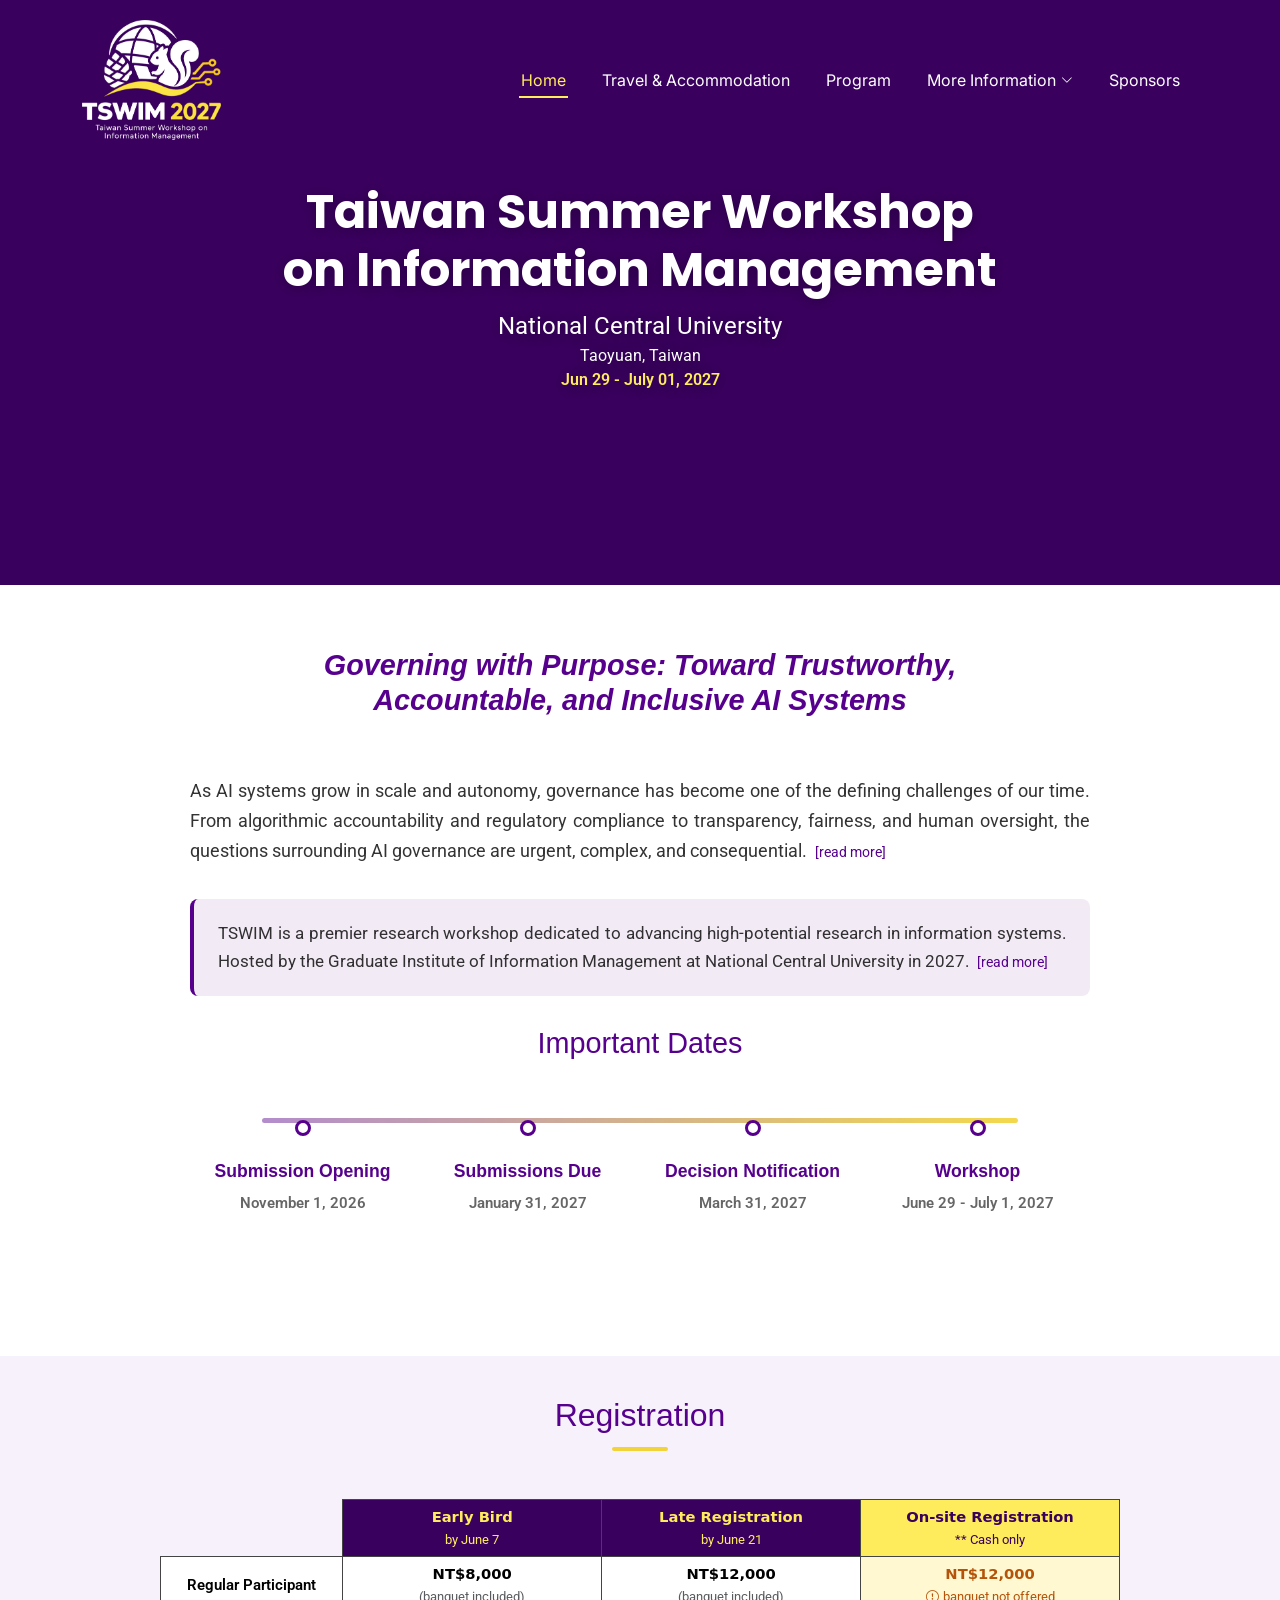
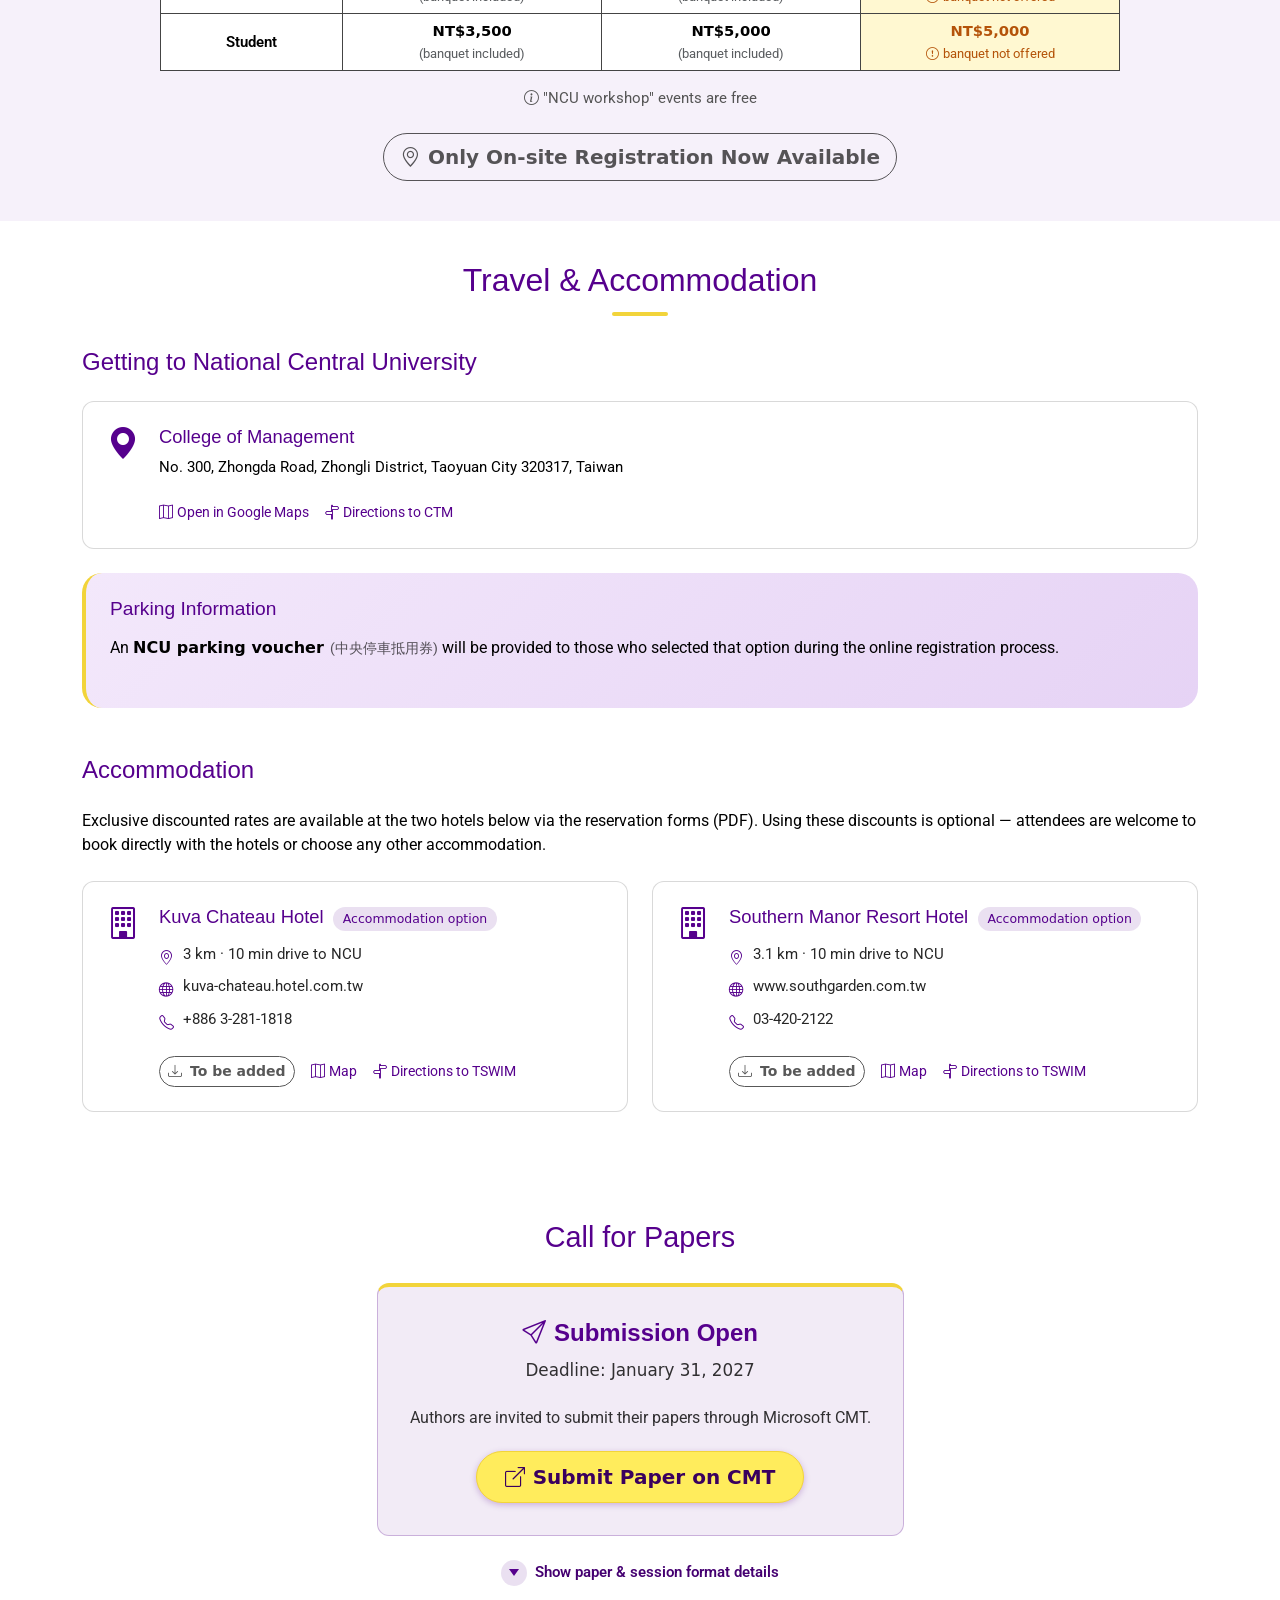
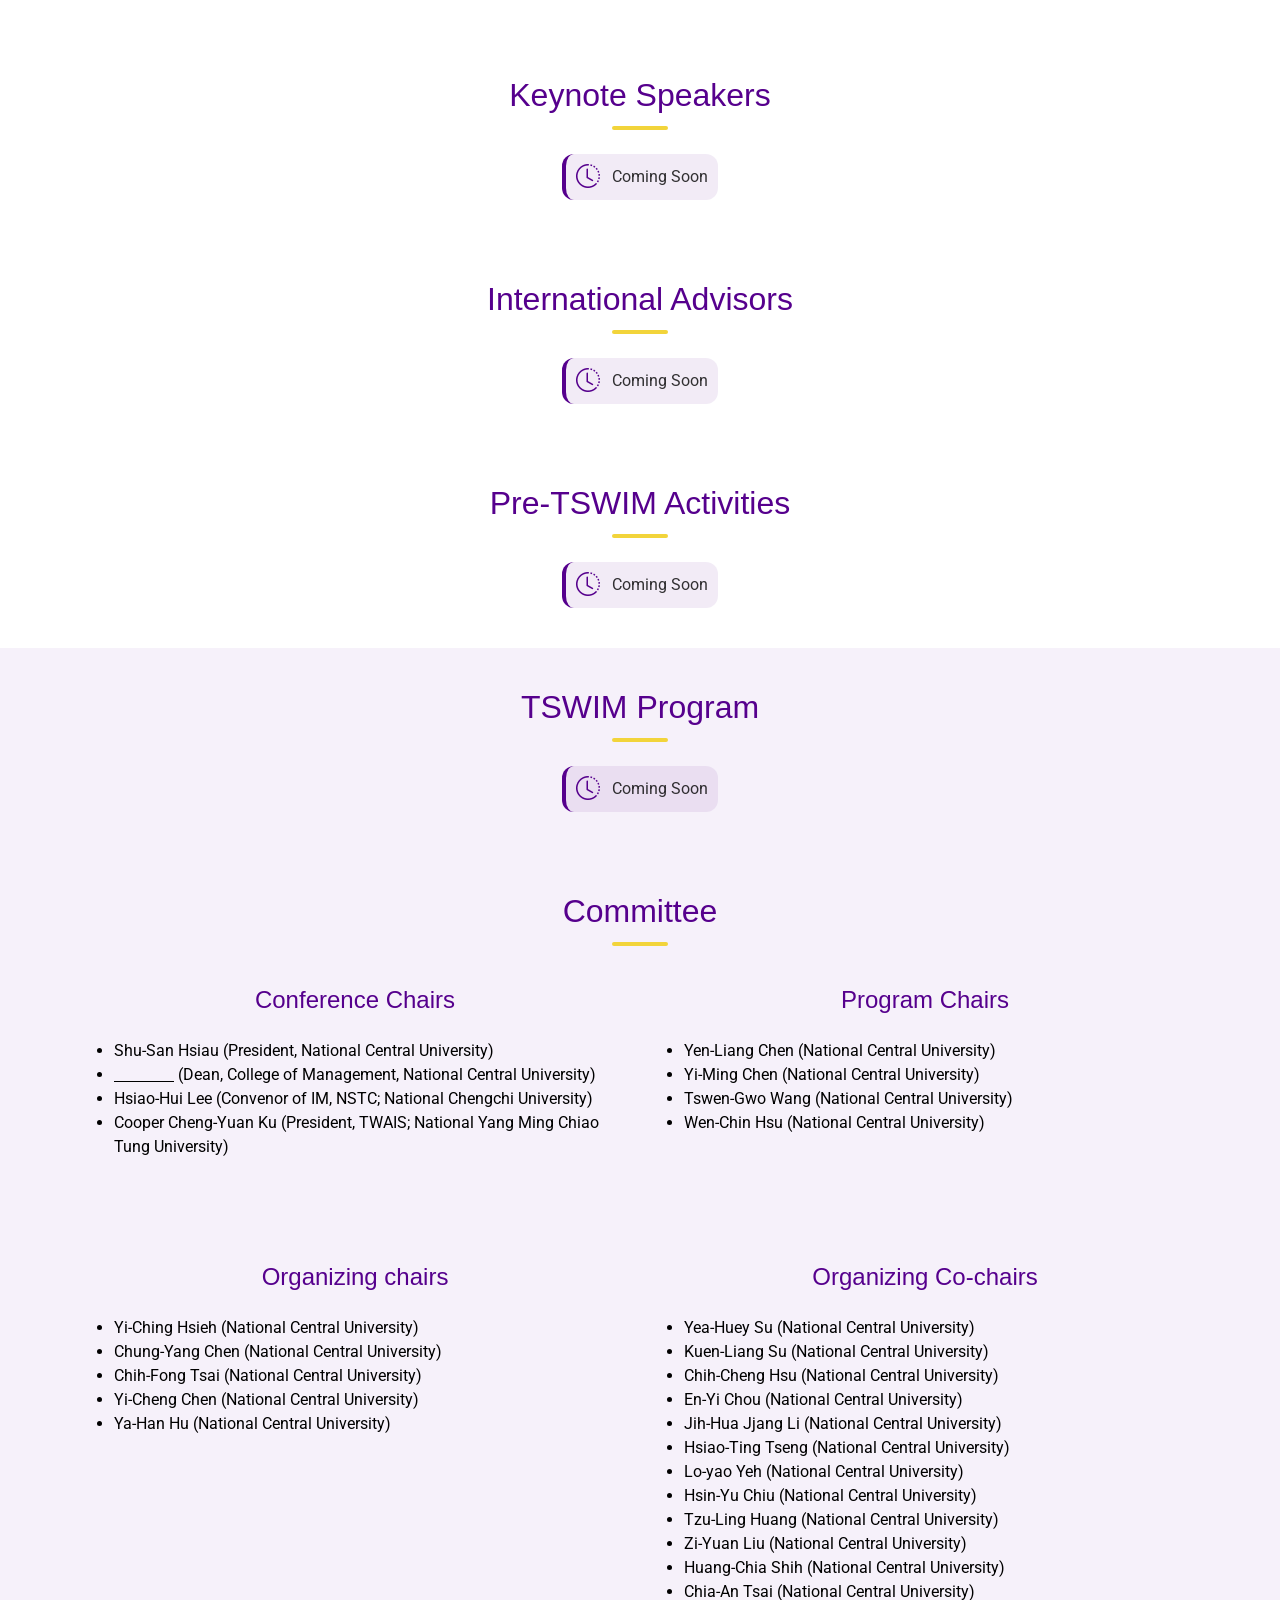
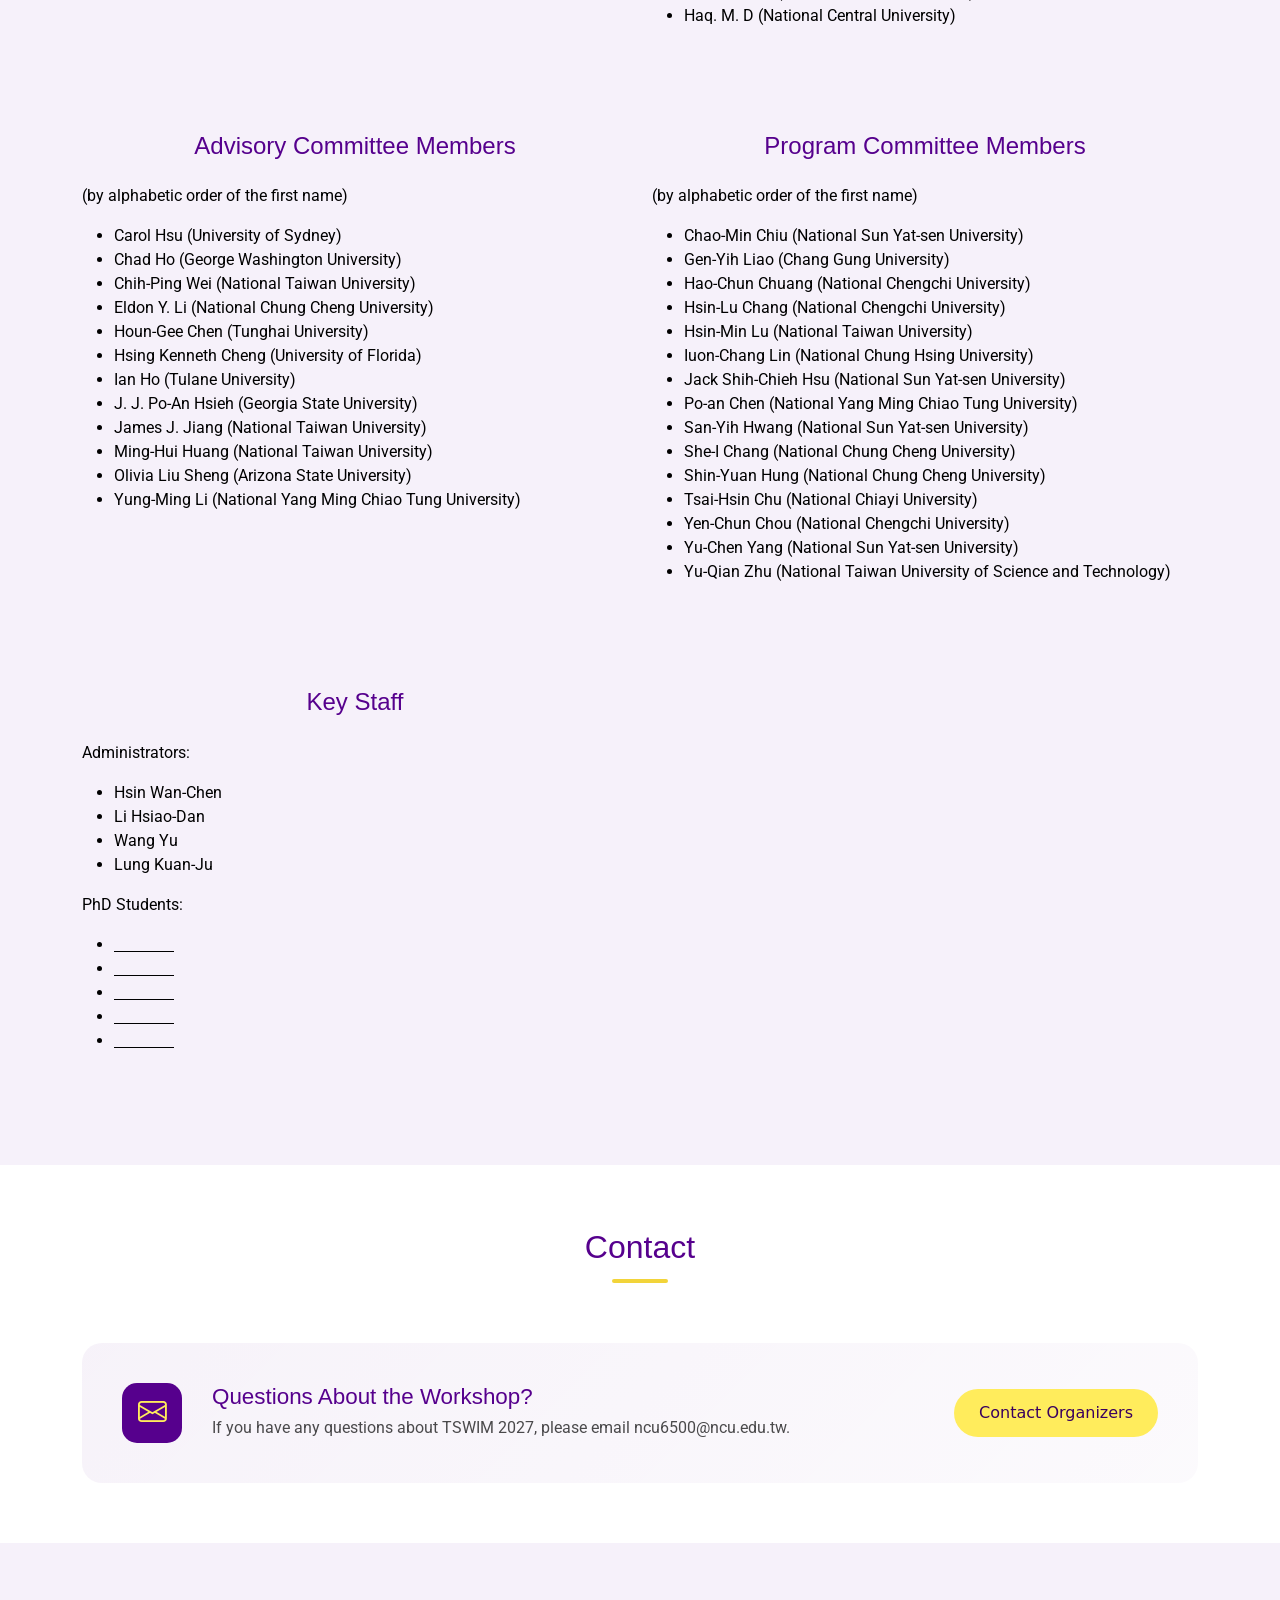
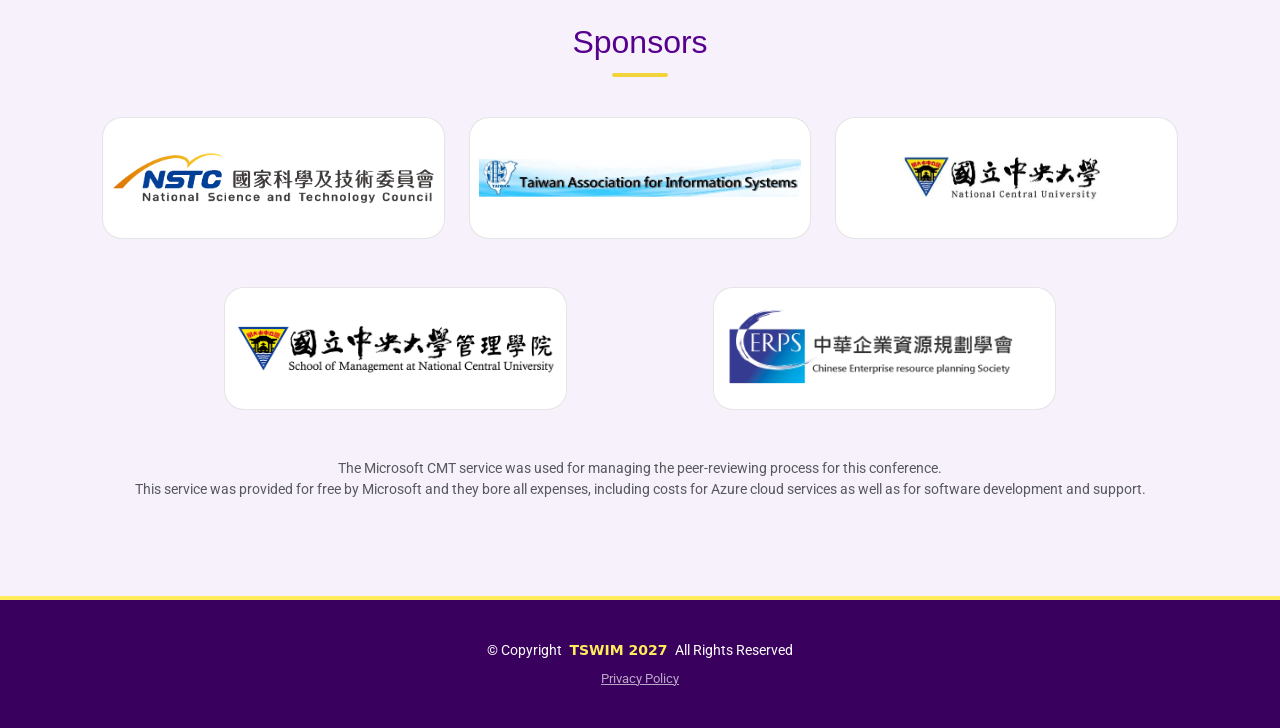
==== commit 65df4d16: "Show Pre-TSWIM Activities and TSWIM Program titles with a Coming Soon note Event tables and posters " ====
--- a/index.html
+++ b/index.html
@@ -605,8 +605,15 @@
       <div class="container">
         <div class="tos-header text-center">
           <h2>Pre-TSWIM Activities</h2>
-          <p>Events held in the run-up to TSWIM 2027.</p>
-        </div>
+          <!-- Coming soon: remove "hidden" from the subtitle and from the wrapper below, and delete the placeholder, to show the events -->
+          <p hidden>Events held in the run-up to TSWIM 2027.</p>
+          <div class="tbd-placeholder">
+            <i class="bi bi-clock-history"></i>
+            <span>Coming Soon</span>
+          </div>
+        </div>
+
+        <div hidden>
 
         <div class="pretswim-day collapsed">
           <div class="pretswim-schedule">
@@ -834,6 +841,8 @@
           </aside>
         </div><!-- /.pretswim-day -->
 
+        </div><!-- /hidden -->
+
       </div>
     </section><!-- /Pre-TSWIM Activities Section -->
 
@@ -842,7 +851,14 @@
       <div class="container">
         <div class="tos-header text-center">
           <h2>TSWIM Program</h2>
-        </div>
+          <!-- Coming soon: remove "hidden" from the wrapper below and delete the placeholder to show the program -->
+          <div class="tbd-placeholder">
+            <i class="bi bi-clock-history"></i>
+            <span>Coming Soon</span>
+          </div>
+        </div>
+
+        <div hidden>
 
         <div class="program-schedule-wrap">
         <div class="program-schedule">
@@ -1267,6 +1283,8 @@
         </div><!-- /.program-schedule -->
         </div><!-- /.program-schedule-wrap -->
 
+        </div><!-- /hidden -->
+
       </div>
     </section><!-- /TSWIM Program Section -->
 
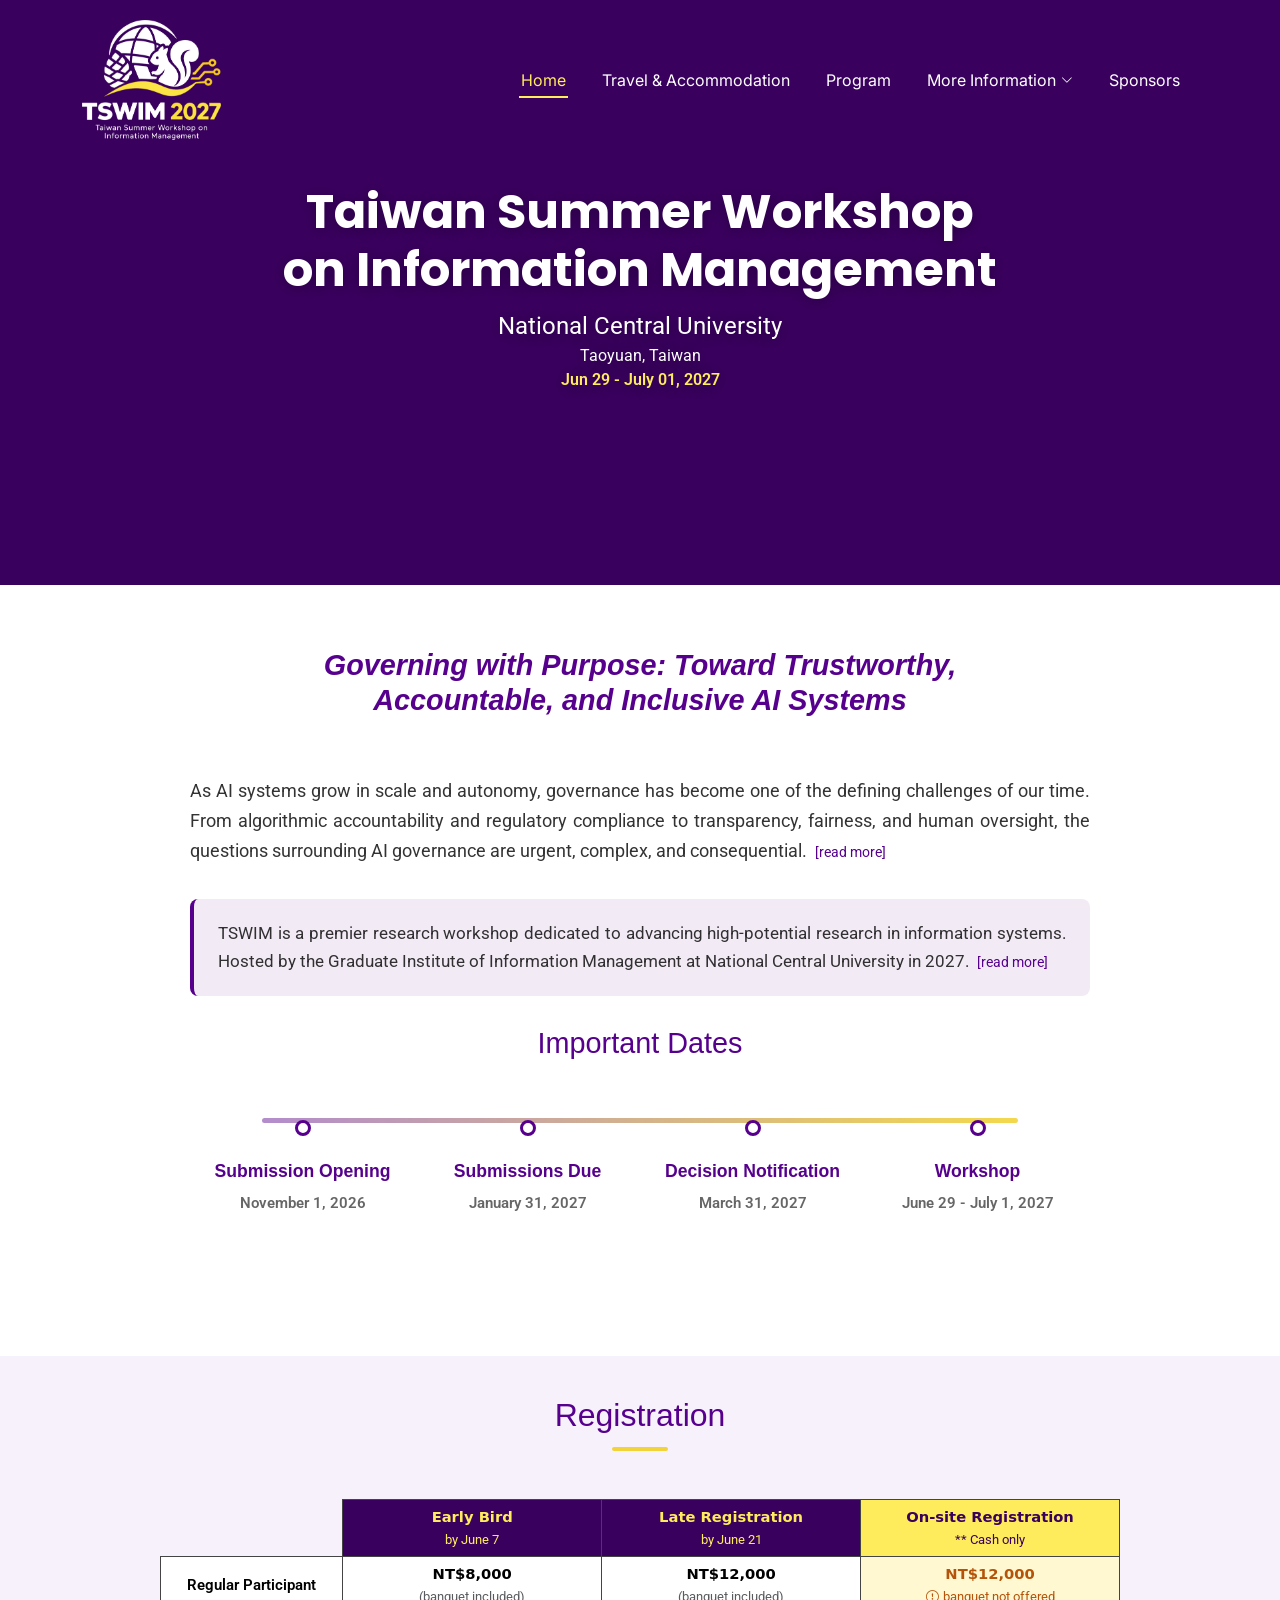
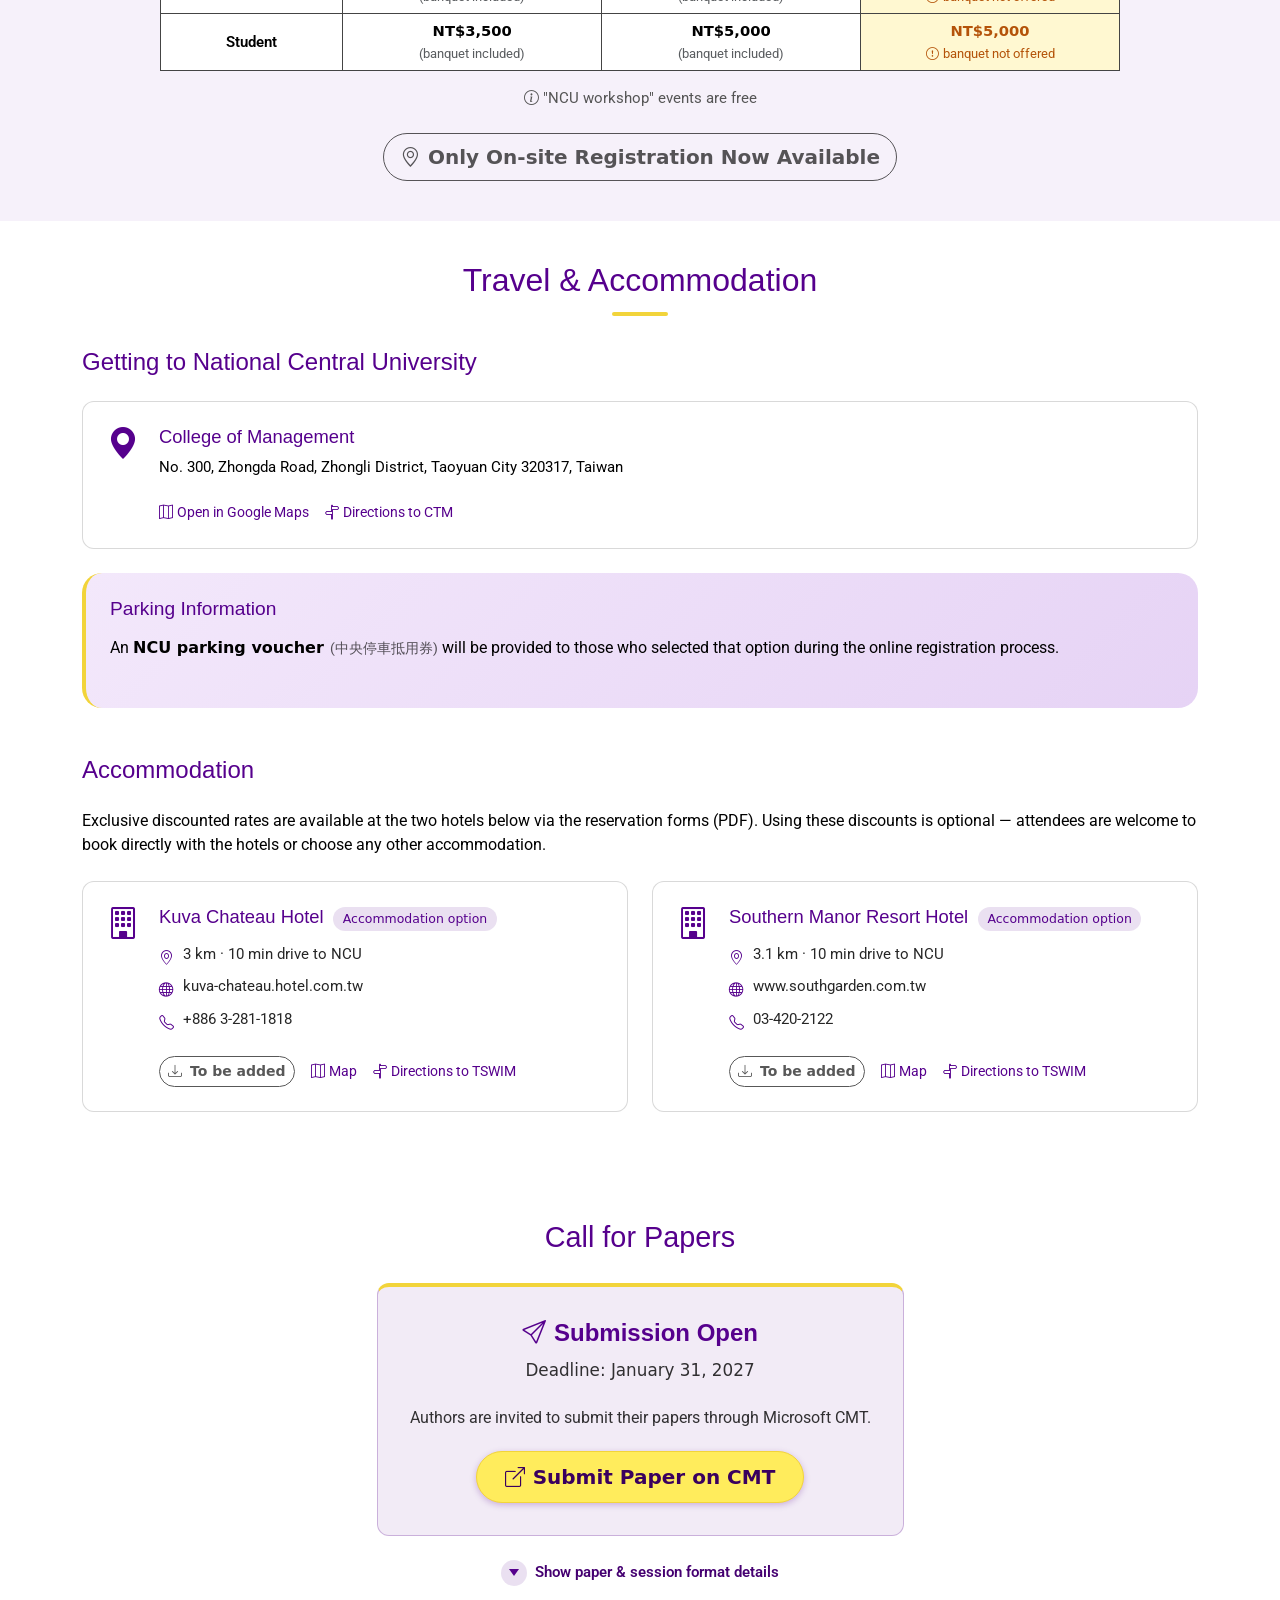
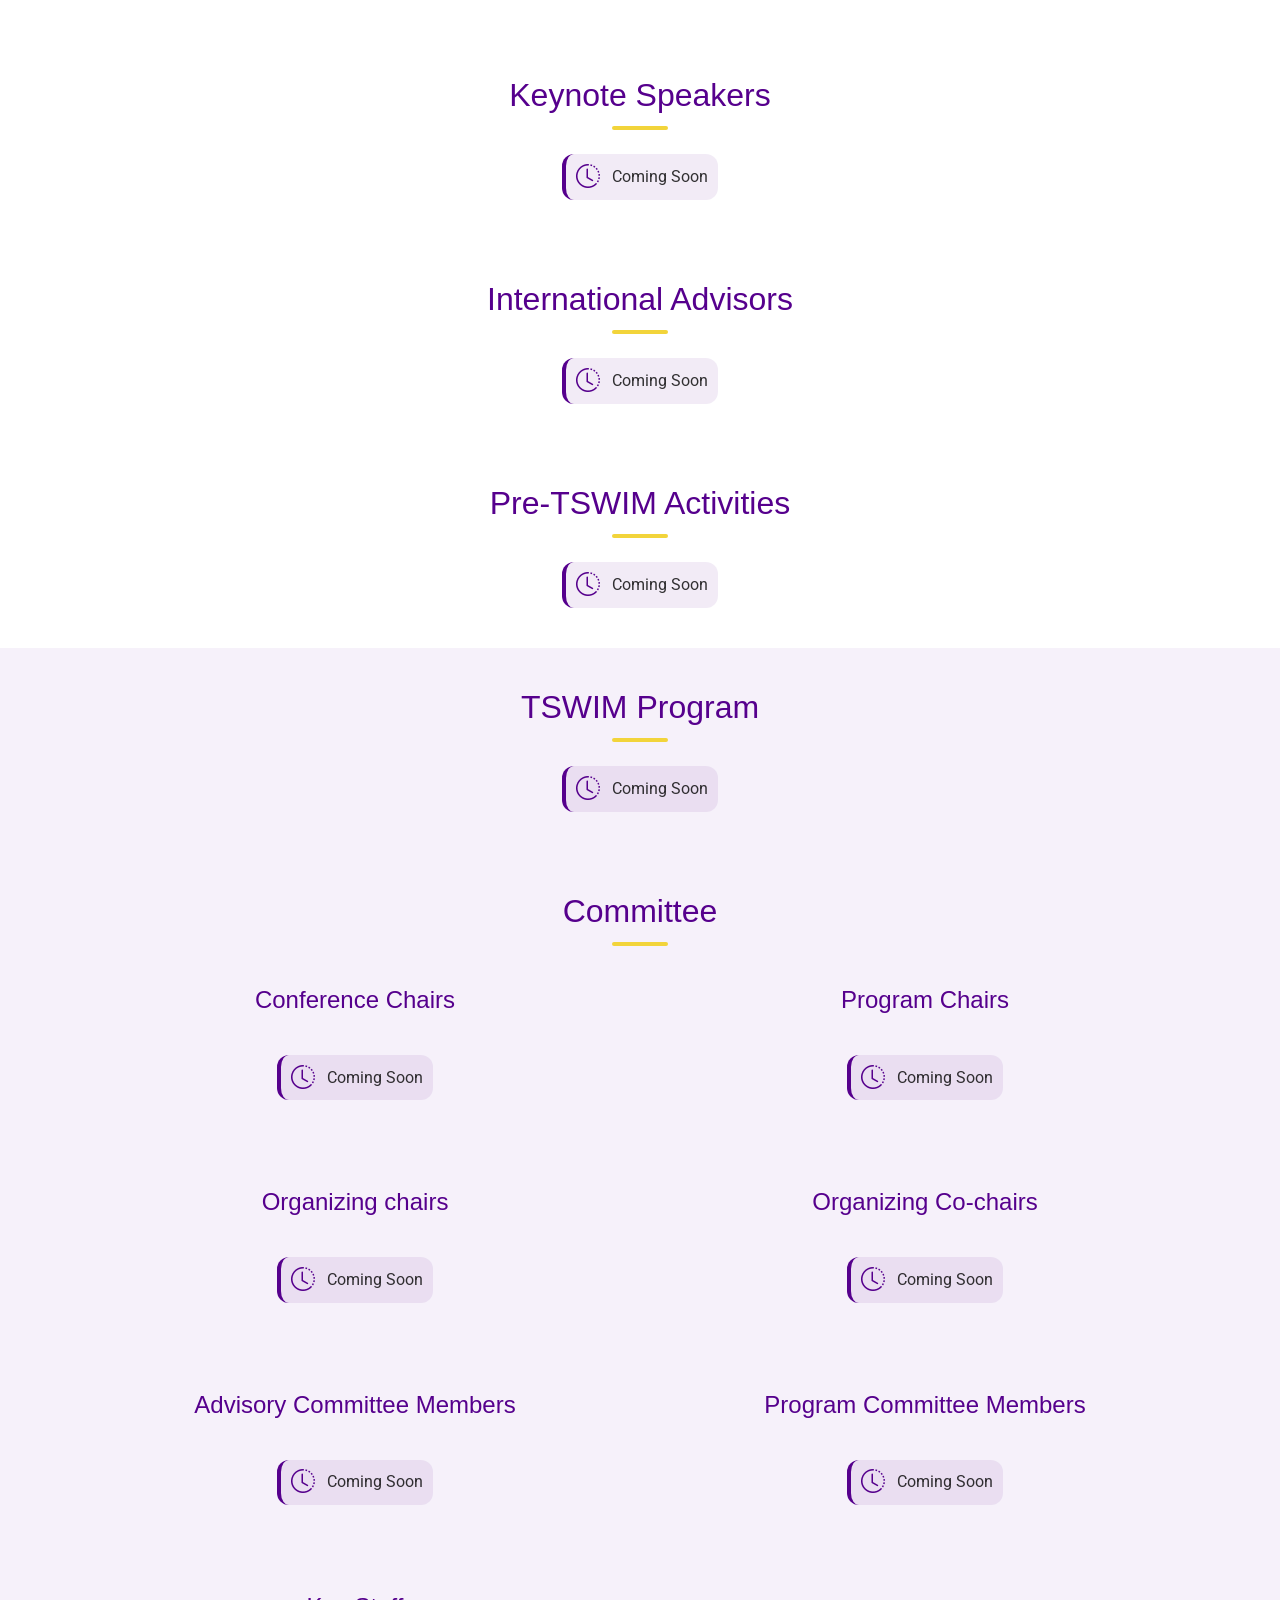
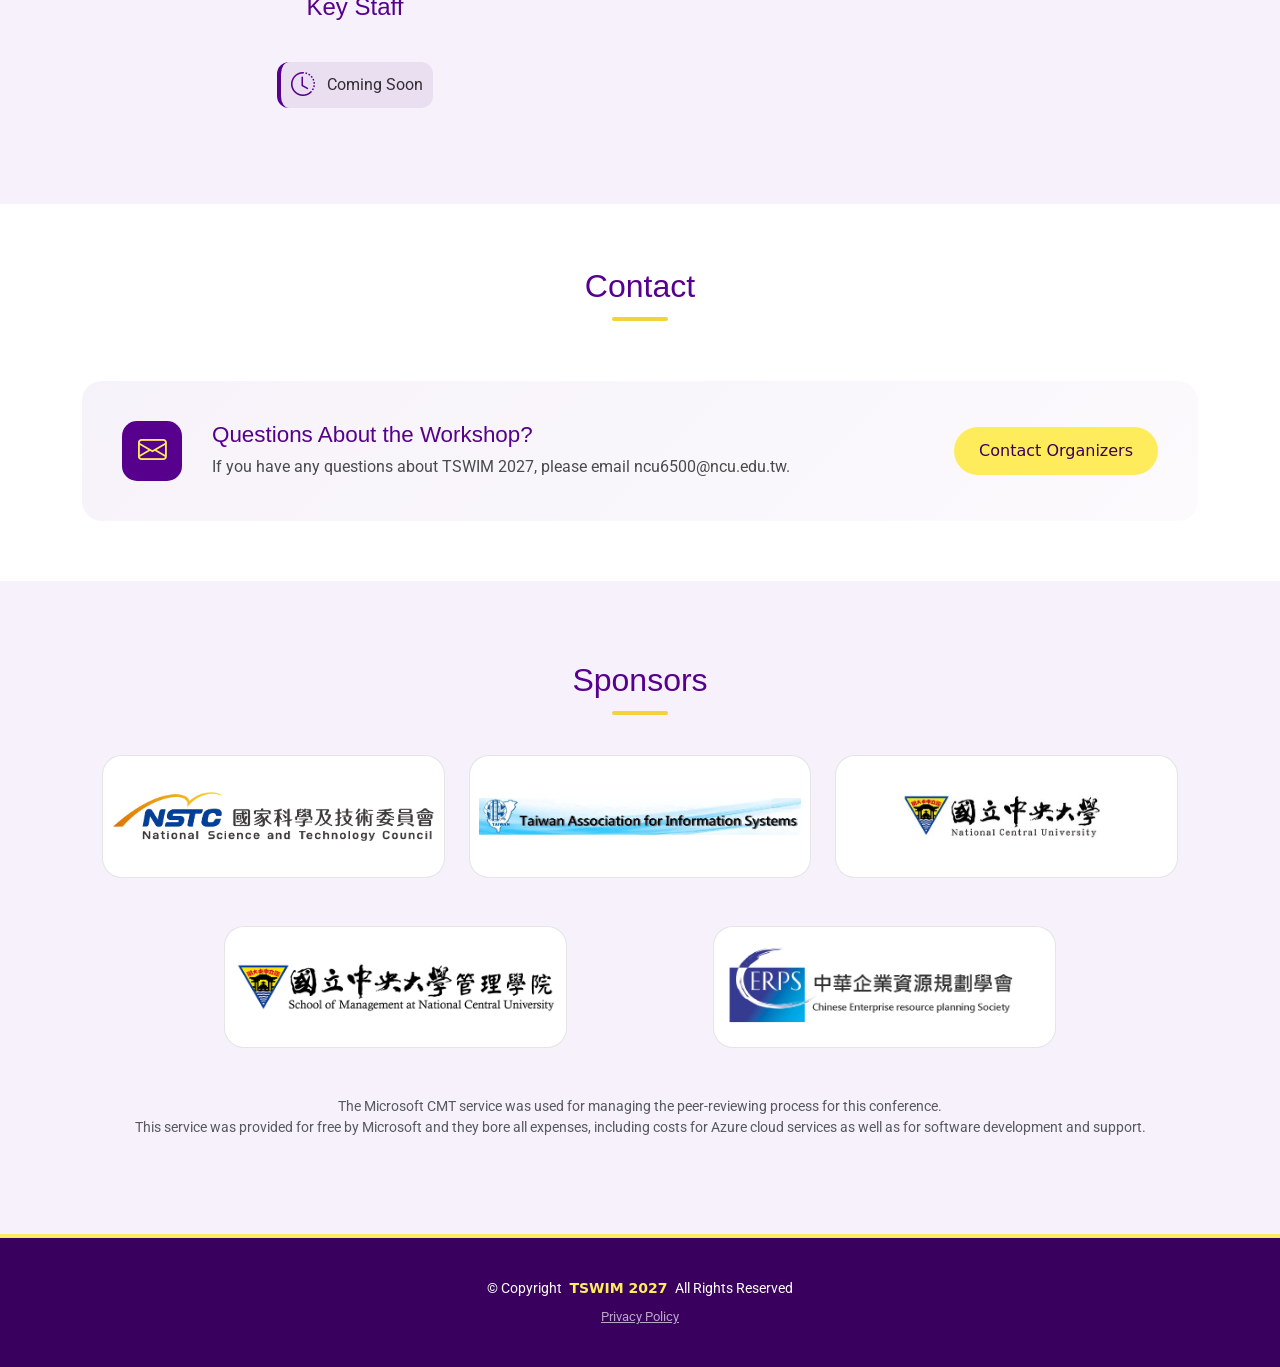
==== commit a7d752f2: "Hide committee members and show Coming Soon under each committee heading Co-Authored-By: Claude Opus" ====
--- a/index.html
+++ b/index.html
@@ -1295,29 +1295,53 @@
           <h2>Committee</h2>
         </div>
 
+        <!-- Coming soon: in each category, remove the placeholder and the "hidden" wrapper to show the members -->
         <div class="committee-content">
           <div class="committee-category">
             <h3>Conference Chairs</h3>
+            <div class="text-center">
+              <div class="tbd-placeholder">
+                <i class="bi bi-clock-history"></i>
+                <span>Coming Soon</span>
+              </div>
+            </div>
+            <div hidden>
             <ul>
               <li>Shu-San Hsiau (President, National Central University)</li>
               <li><u>&nbsp;&nbsp;&nbsp;&nbsp;&nbsp;&nbsp;&nbsp;&nbsp;&nbsp;&nbsp;&nbsp;&nbsp;&nbsp;&nbsp;&nbsp;</u> (Dean, College of Management, National Central University)</li>
               <li>Hsiao-Hui Lee (Convenor of IM, NSTC; National Chengchi University)</li>
               <li>Cooper Cheng-Yuan Ku (President, TWAIS; National Yang Ming Chiao Tung University)</li>
             </ul>
+            </div><!-- /hidden -->
           </div>
 
           <div class="committee-category">
             <h3>Program Chairs</h3>
+            <div class="text-center">
+              <div class="tbd-placeholder">
+                <i class="bi bi-clock-history"></i>
+                <span>Coming Soon</span>
+              </div>
+            </div>
+            <div hidden>
             <ul>
               <li>Yen-Liang Chen (National Central University)</li>
               <li>Yi-Ming Chen (National Central University)</li>
               <li>Tswen-Gwo Wang (National Central University)</li>
               <li>Wen-Chin Hsu (National Central University)</li>
             </ul>
+            </div><!-- /hidden -->
           </div>
 
           <div class="committee-category">
             <h3>Organizing chairs</h3>
+            <div class="text-center">
+              <div class="tbd-placeholder">
+                <i class="bi bi-clock-history"></i>
+                <span>Coming Soon</span>
+              </div>
+            </div>
+            <div hidden>
             <ul>
               <li>Yi-Ching Hsieh (National Central University)</li>
               <li>Chung-Yang Chen (National Central University)</li>
@@ -1325,10 +1349,18 @@
               <li>Yi-Cheng Chen (National Central University)</li>
               <li>Ya-Han Hu (National Central University)</li>
             </ul>
+            </div><!-- /hidden -->
           </div>
 
           <div class="committee-category">
             <h3>Organizing Co-chairs</h3>
+            <div class="text-center">
+              <div class="tbd-placeholder">
+                <i class="bi bi-clock-history"></i>
+                <span>Coming Soon</span>
+              </div>
+            </div>
+            <div hidden>
             <ul>
               <li>Yea-Huey Su (National Central University)</li>
               <li>Kuen-Liang Su (National Central University)</li>
@@ -1344,10 +1376,18 @@
               <li>Chia-An Tsai (National Central University)</li>
               <li>Haq. M. D (National Central University)</li>
             </ul>
+            </div><!-- /hidden -->
           </div>
 
           <div class="committee-category">
             <h3>Advisory Committee Members</h3>
+            <div class="text-center">
+              <div class="tbd-placeholder">
+                <i class="bi bi-clock-history"></i>
+                <span>Coming Soon</span>
+              </div>
+            </div>
+            <div hidden>
             <p>(by alphabetic order of the first name)</p>
             <ul>
               <li>Carol Hsu (University of Sydney)</li>
@@ -1363,10 +1403,18 @@
               <li>Olivia Liu Sheng (Arizona State University)</li>
               <li>Yung-Ming Li (National Yang Ming Chiao Tung University)</li>
             </ul>
+            </div><!-- /hidden -->
           </div>
 
           <div class="committee-category">
             <h3>Program Committee Members</h3>
+            <div class="text-center">
+              <div class="tbd-placeholder">
+                <i class="bi bi-clock-history"></i>
+                <span>Coming Soon</span>
+              </div>
+            </div>
+            <div hidden>
             <p>(by alphabetic order of the first name)</p>
             <ul>
               <li>Chao-Min Chiu (National Sun Yat-sen University)</li>
@@ -1385,10 +1433,18 @@
               <li>Yu-Chen Yang (National Sun Yat-sen University)</li>
               <li>Yu-Qian Zhu (National Taiwan University of Science and Technology)</li>
             </ul>
+            </div><!-- /hidden -->
           </div>
 
           <div class="committee-category">
             <h3>Key Staff</h3>
+            <div class="text-center">
+              <div class="tbd-placeholder">
+                <i class="bi bi-clock-history"></i>
+                <span>Coming Soon</span>
+              </div>
+            </div>
+            <div hidden>
             <p>Administrators:</p>
             <ul>
               <li>Hsin Wan-Chen</li>
@@ -1404,6 +1460,7 @@
               <li><u>&nbsp;&nbsp;&nbsp;&nbsp;&nbsp;&nbsp;&nbsp;&nbsp;&nbsp;&nbsp;&nbsp;&nbsp;&nbsp;&nbsp;&nbsp;</u></li>
               <li><u>&nbsp;&nbsp;&nbsp;&nbsp;&nbsp;&nbsp;&nbsp;&nbsp;&nbsp;&nbsp;&nbsp;&nbsp;&nbsp;&nbsp;&nbsp;</u></li>
             </ul>
+            </div><!-- /hidden -->
           </div>
         </div>
       </div>
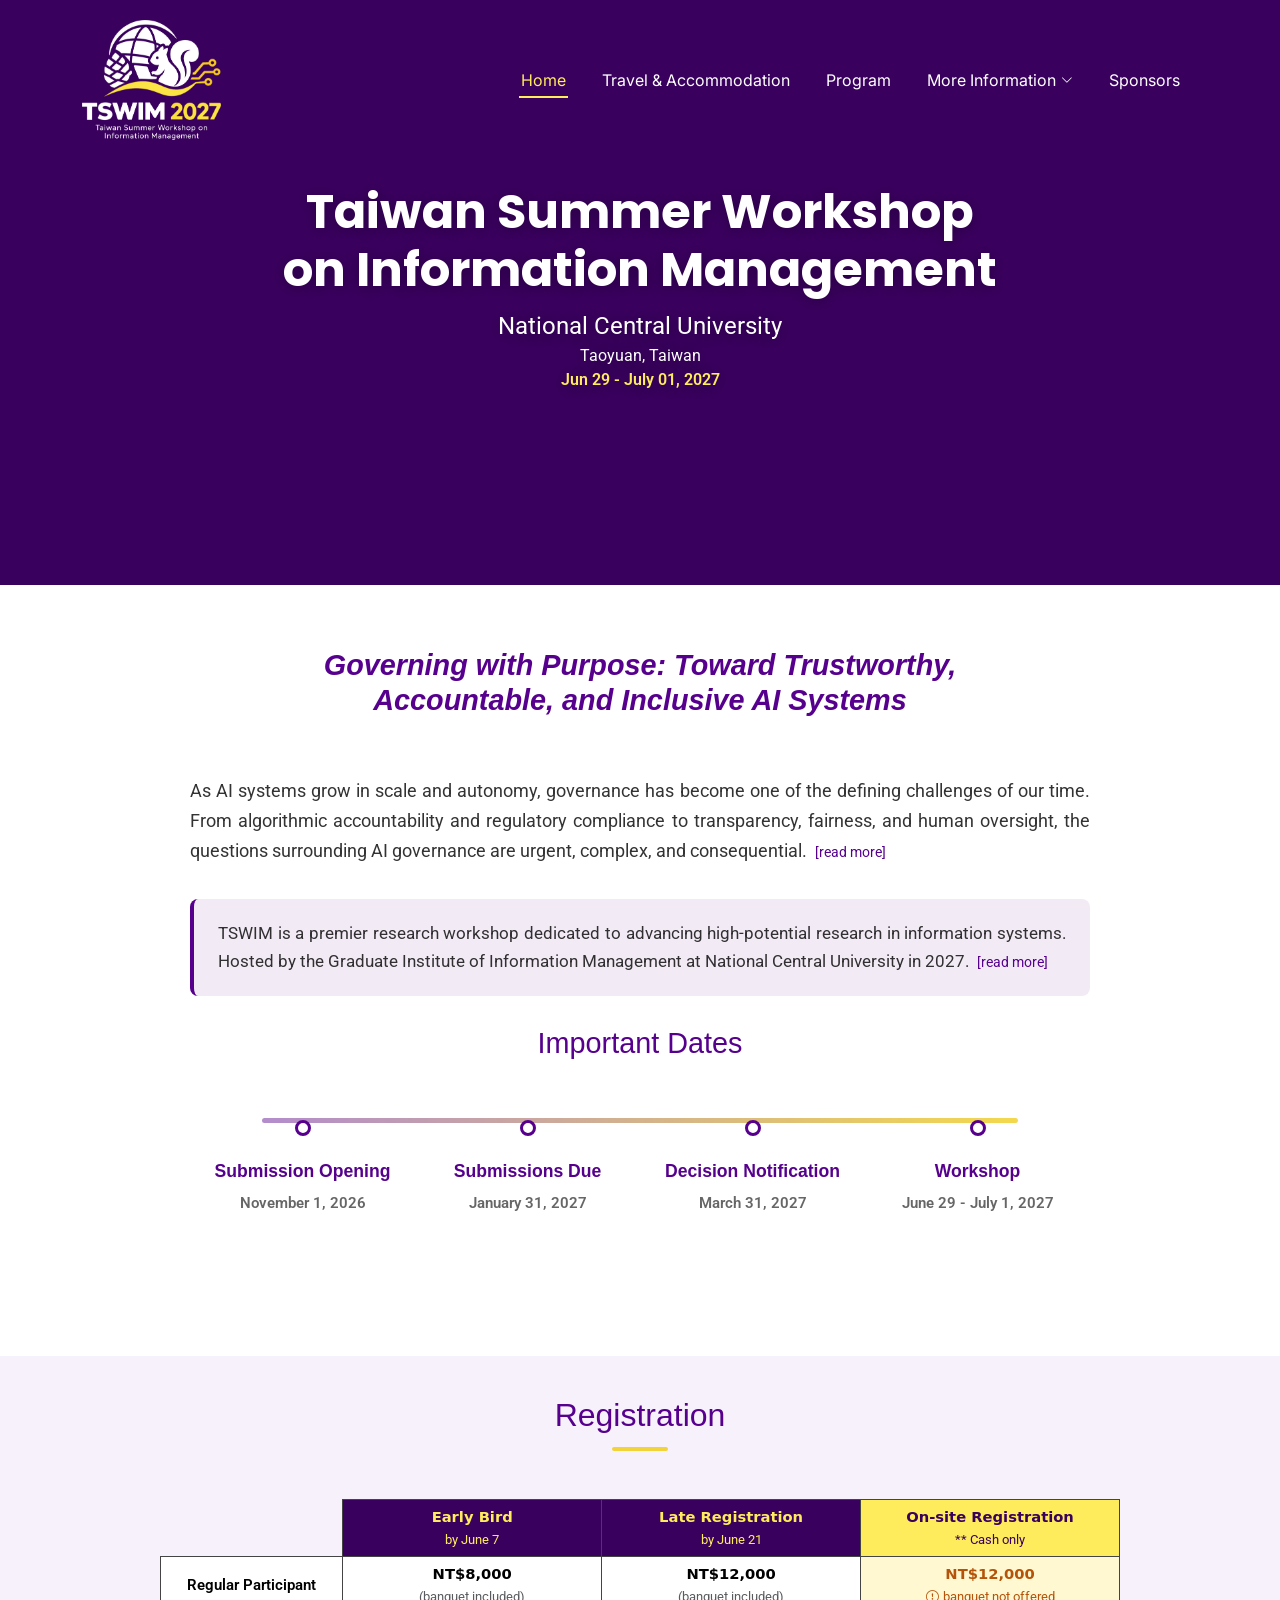
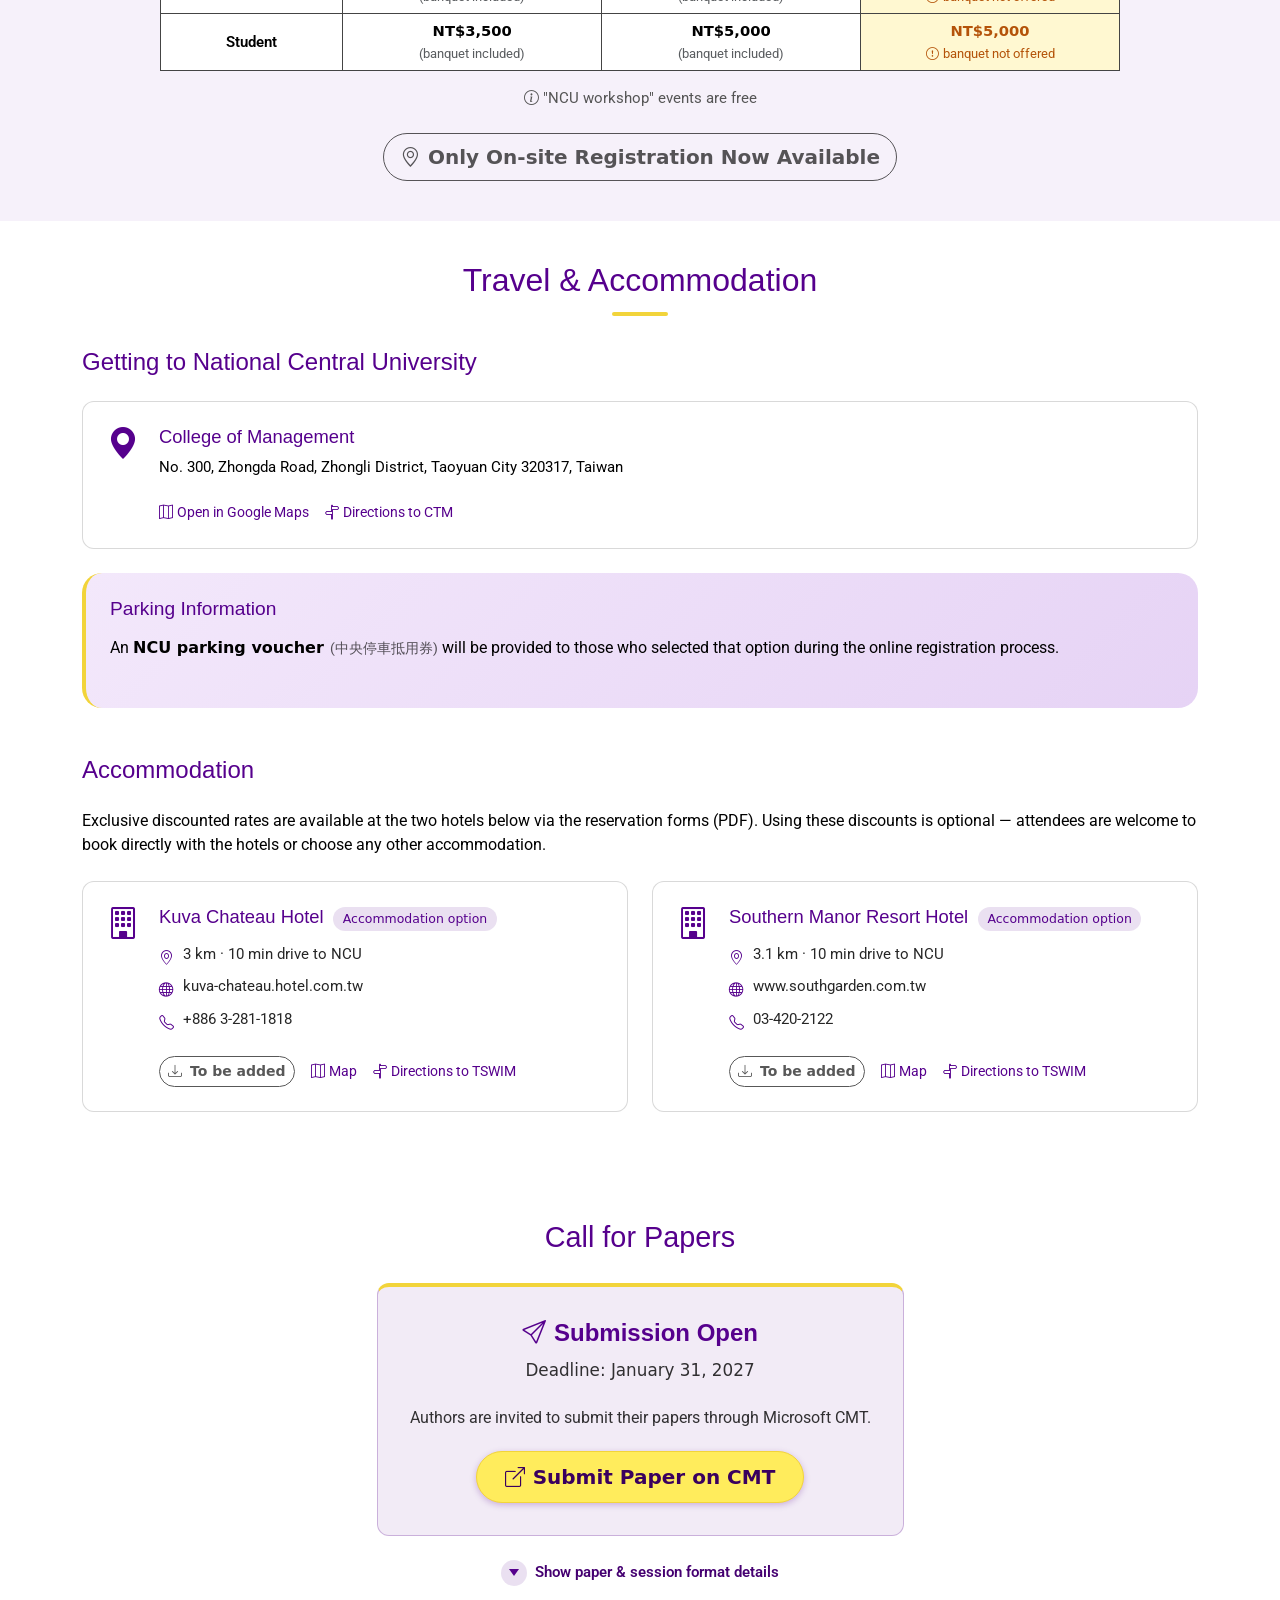
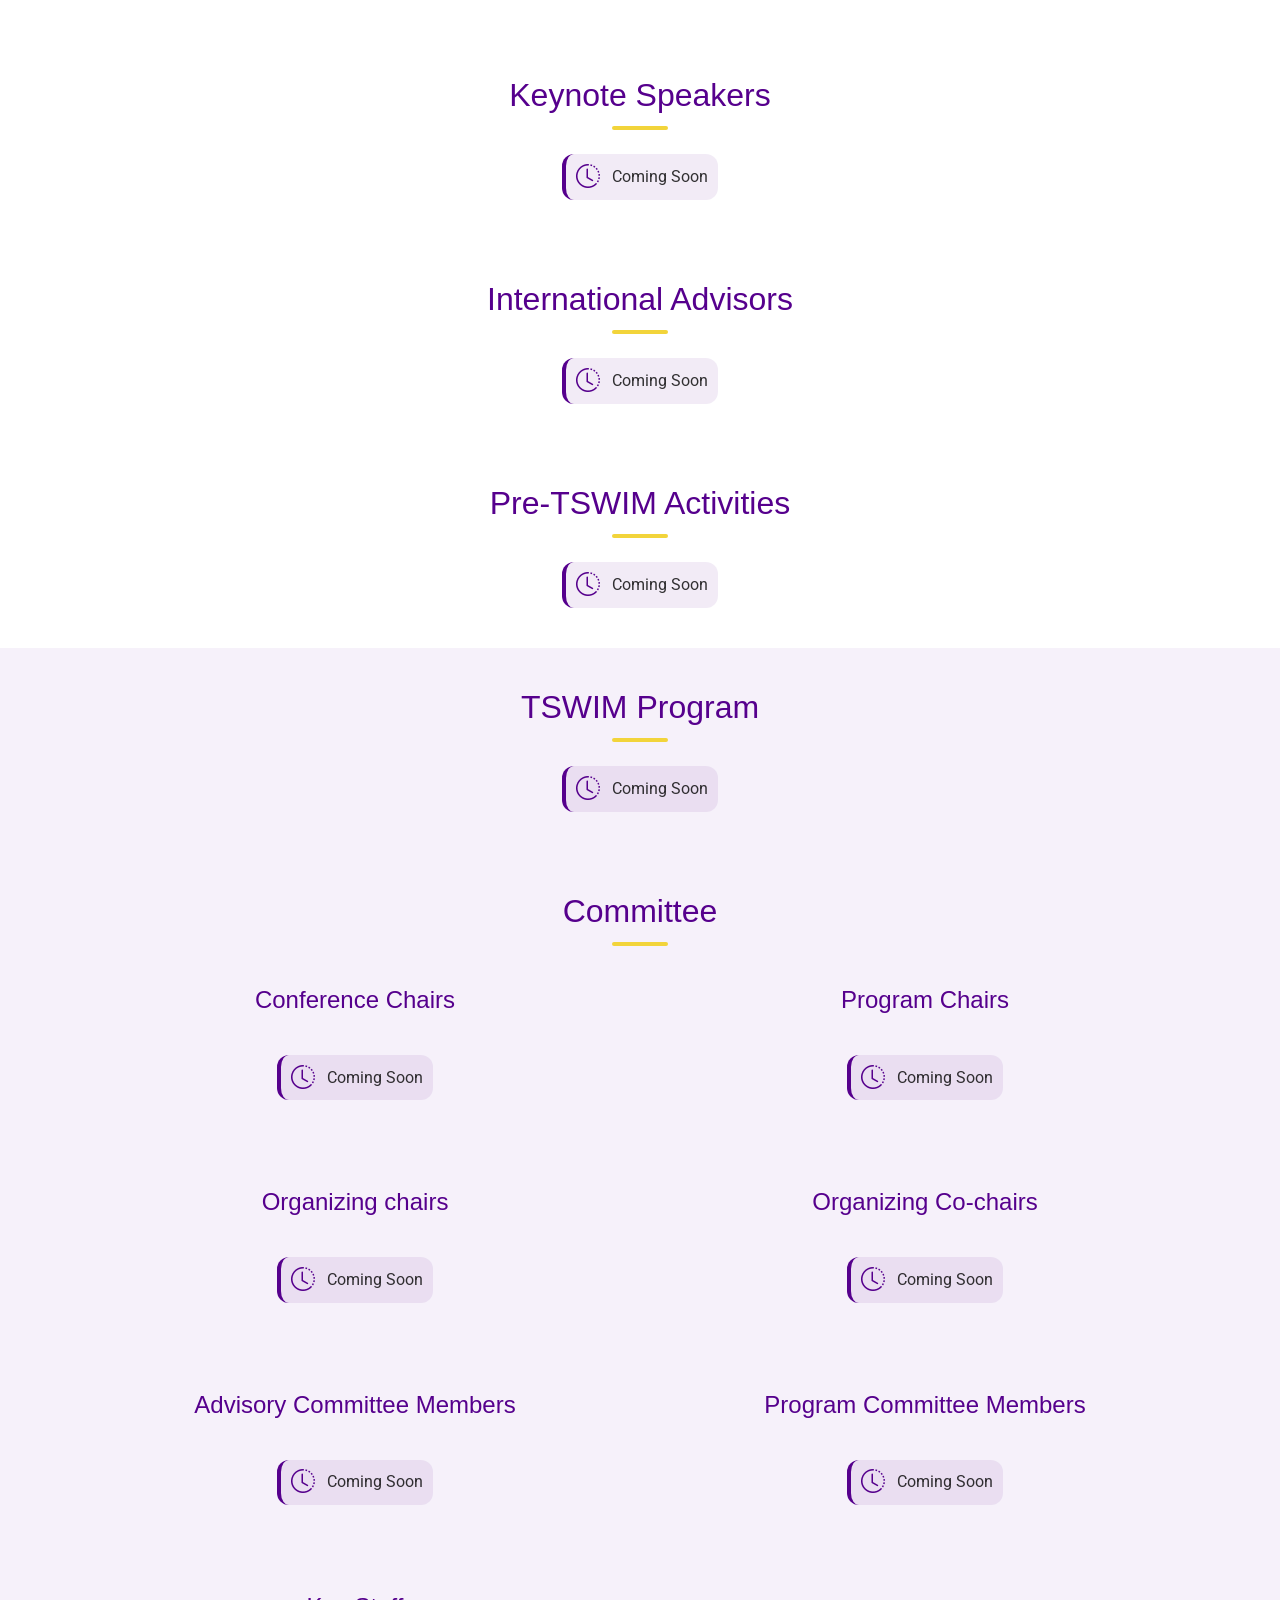
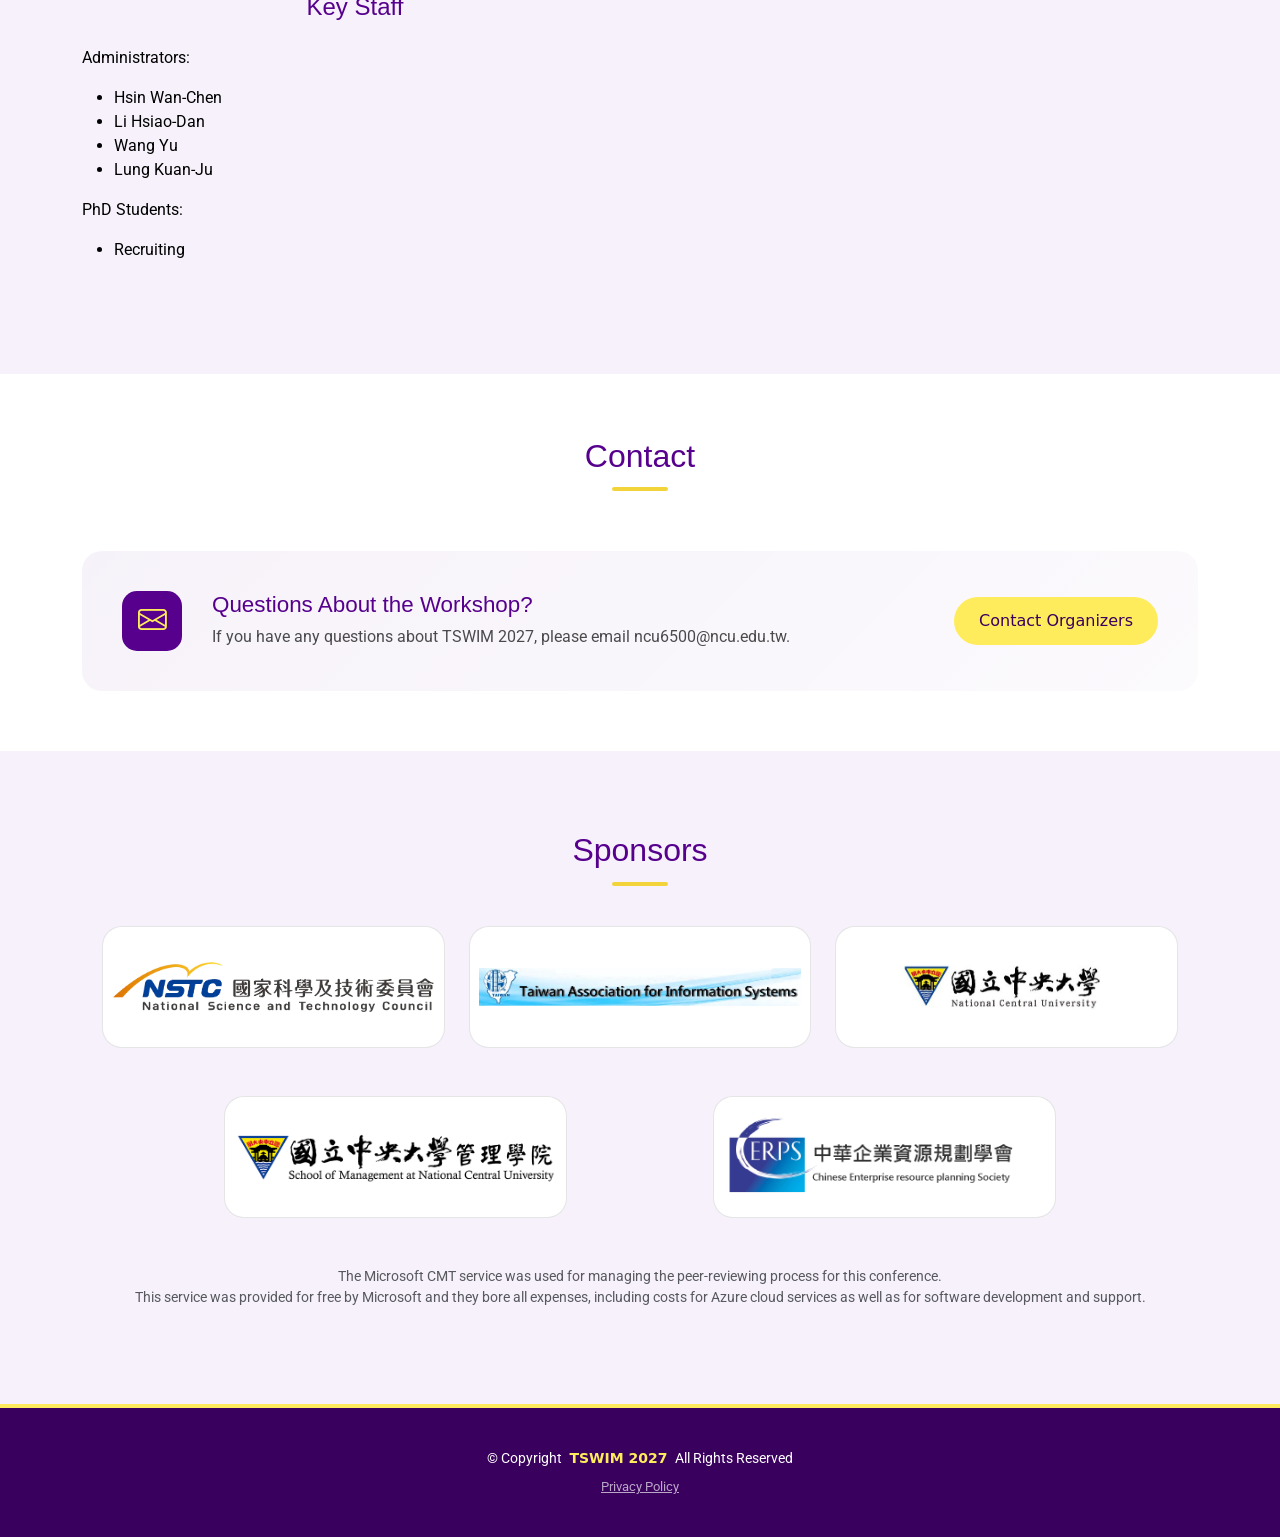
==== commit 0da15e1e: "Show Key Staff administrators; list PhD students as Recruiting Co-Authored-By: Claude Opus 5.5 <nore" ====
--- a/index.html
+++ b/index.html
@@ -1295,7 +1295,7 @@
           <h2>Committee</h2>
         </div>
 
-        <!-- Coming soon: in each category, remove the placeholder and the "hidden" wrapper to show the members -->
+        <!-- Coming soon: in each category (except Key Staff), remove the placeholder and the "hidden" wrapper to show the members -->
         <div class="committee-content">
           <div class="committee-category">
             <h3>Conference Chairs</h3>
@@ -1438,13 +1438,6 @@
 
           <div class="committee-category">
             <h3>Key Staff</h3>
-            <div class="text-center">
-              <div class="tbd-placeholder">
-                <i class="bi bi-clock-history"></i>
-                <span>Coming Soon</span>
-              </div>
-            </div>
-            <div hidden>
             <p>Administrators:</p>
             <ul>
               <li>Hsin Wan-Chen</li>
@@ -1454,13 +1447,8 @@
             </ul>
             <p>PhD Students:</p>
             <ul>
-              <li><u>&nbsp;&nbsp;&nbsp;&nbsp;&nbsp;&nbsp;&nbsp;&nbsp;&nbsp;&nbsp;&nbsp;&nbsp;&nbsp;&nbsp;&nbsp;</u></li>
-              <li><u>&nbsp;&nbsp;&nbsp;&nbsp;&nbsp;&nbsp;&nbsp;&nbsp;&nbsp;&nbsp;&nbsp;&nbsp;&nbsp;&nbsp;&nbsp;</u></li>
-              <li><u>&nbsp;&nbsp;&nbsp;&nbsp;&nbsp;&nbsp;&nbsp;&nbsp;&nbsp;&nbsp;&nbsp;&nbsp;&nbsp;&nbsp;&nbsp;</u></li>
-              <li><u>&nbsp;&nbsp;&nbsp;&nbsp;&nbsp;&nbsp;&nbsp;&nbsp;&nbsp;&nbsp;&nbsp;&nbsp;&nbsp;&nbsp;&nbsp;</u></li>
-              <li><u>&nbsp;&nbsp;&nbsp;&nbsp;&nbsp;&nbsp;&nbsp;&nbsp;&nbsp;&nbsp;&nbsp;&nbsp;&nbsp;&nbsp;&nbsp;</u></li>
+              <li>Recruiting</li>
             </ul>
-            </div><!-- /hidden -->
           </div>
         </div>
       </div>
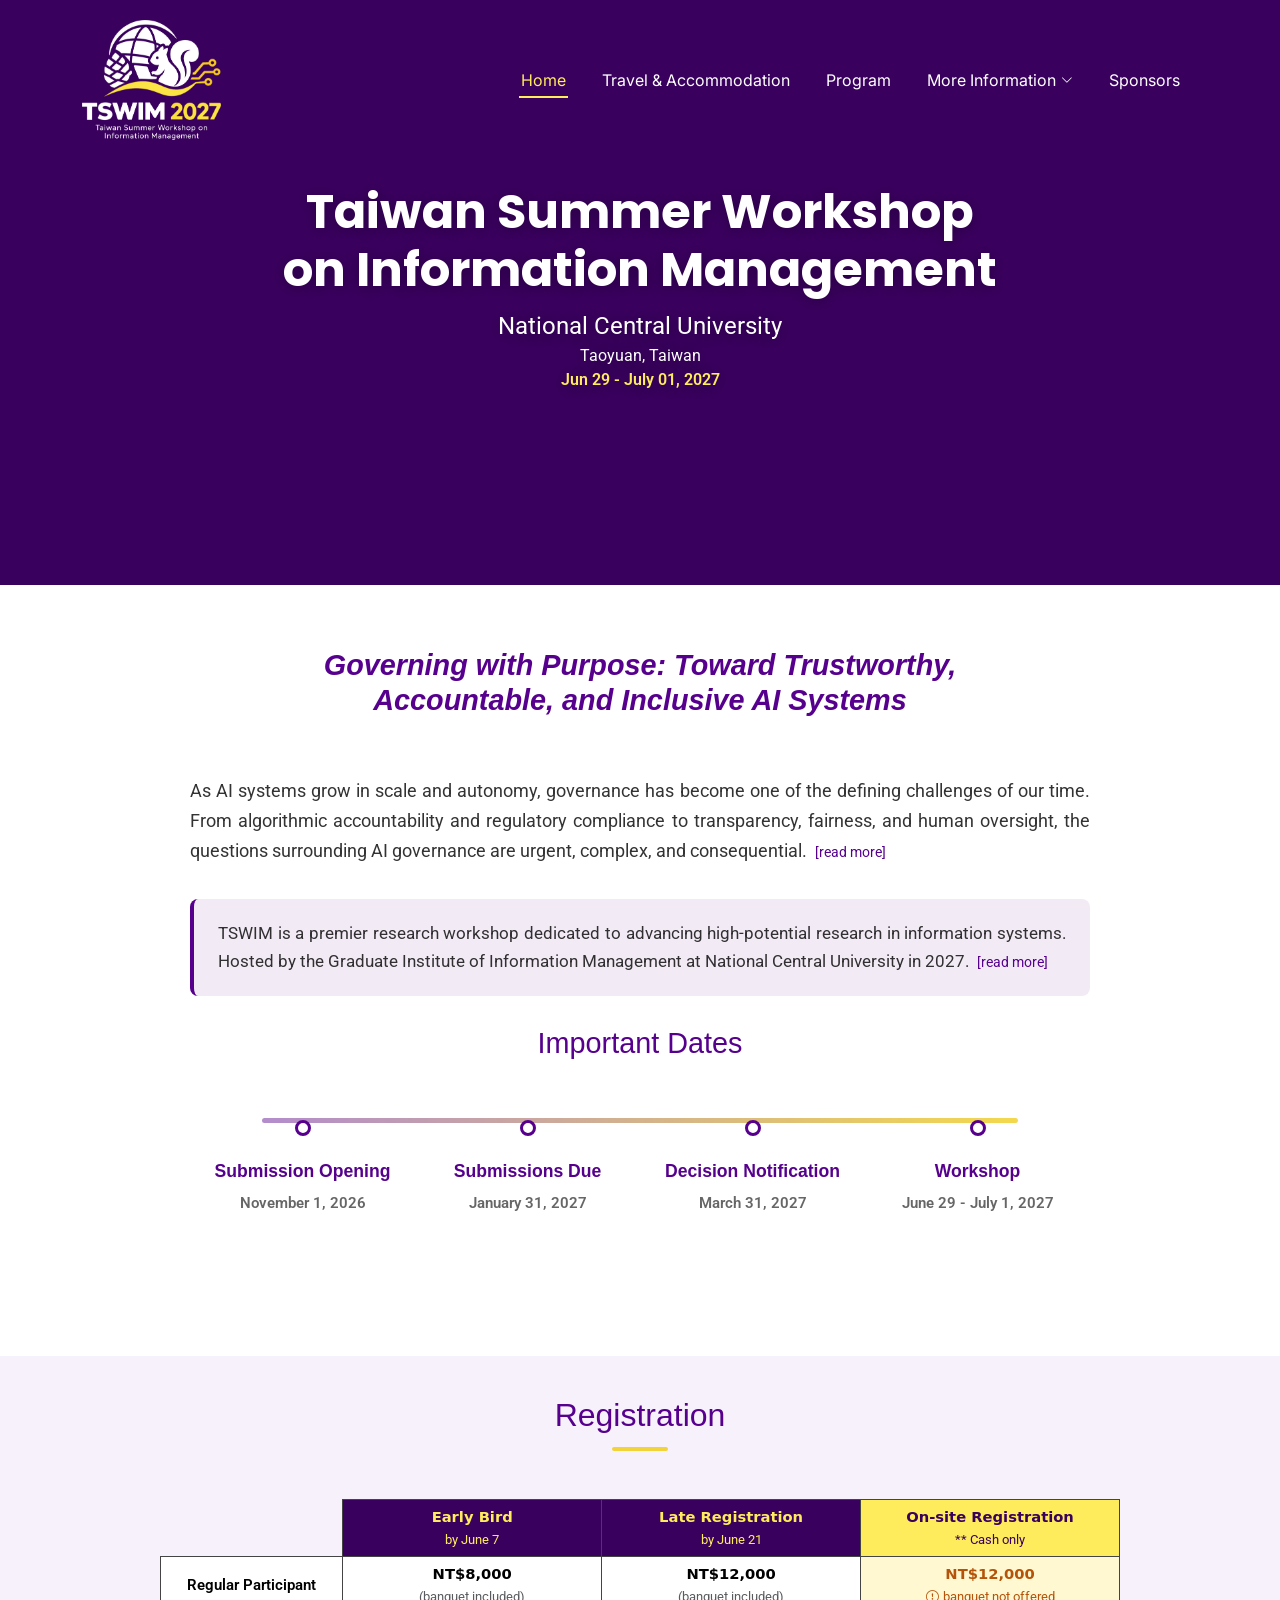
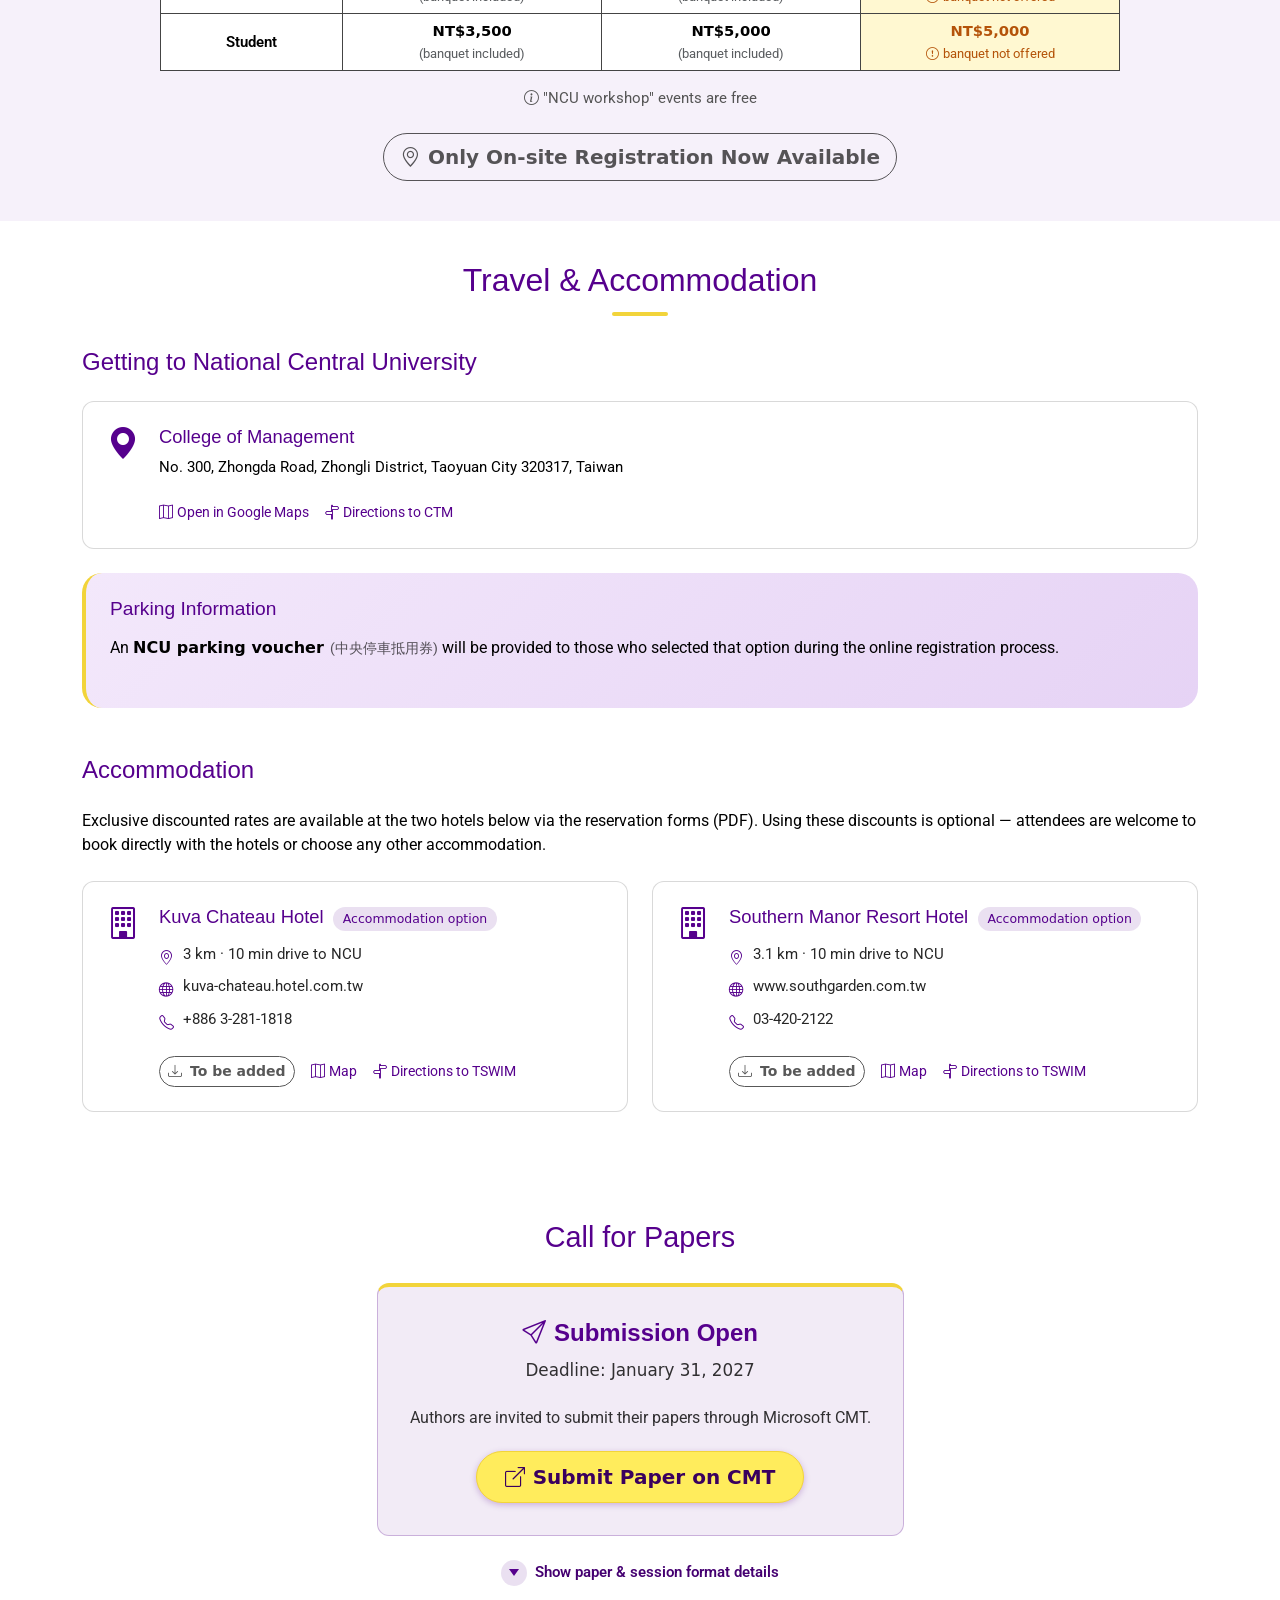
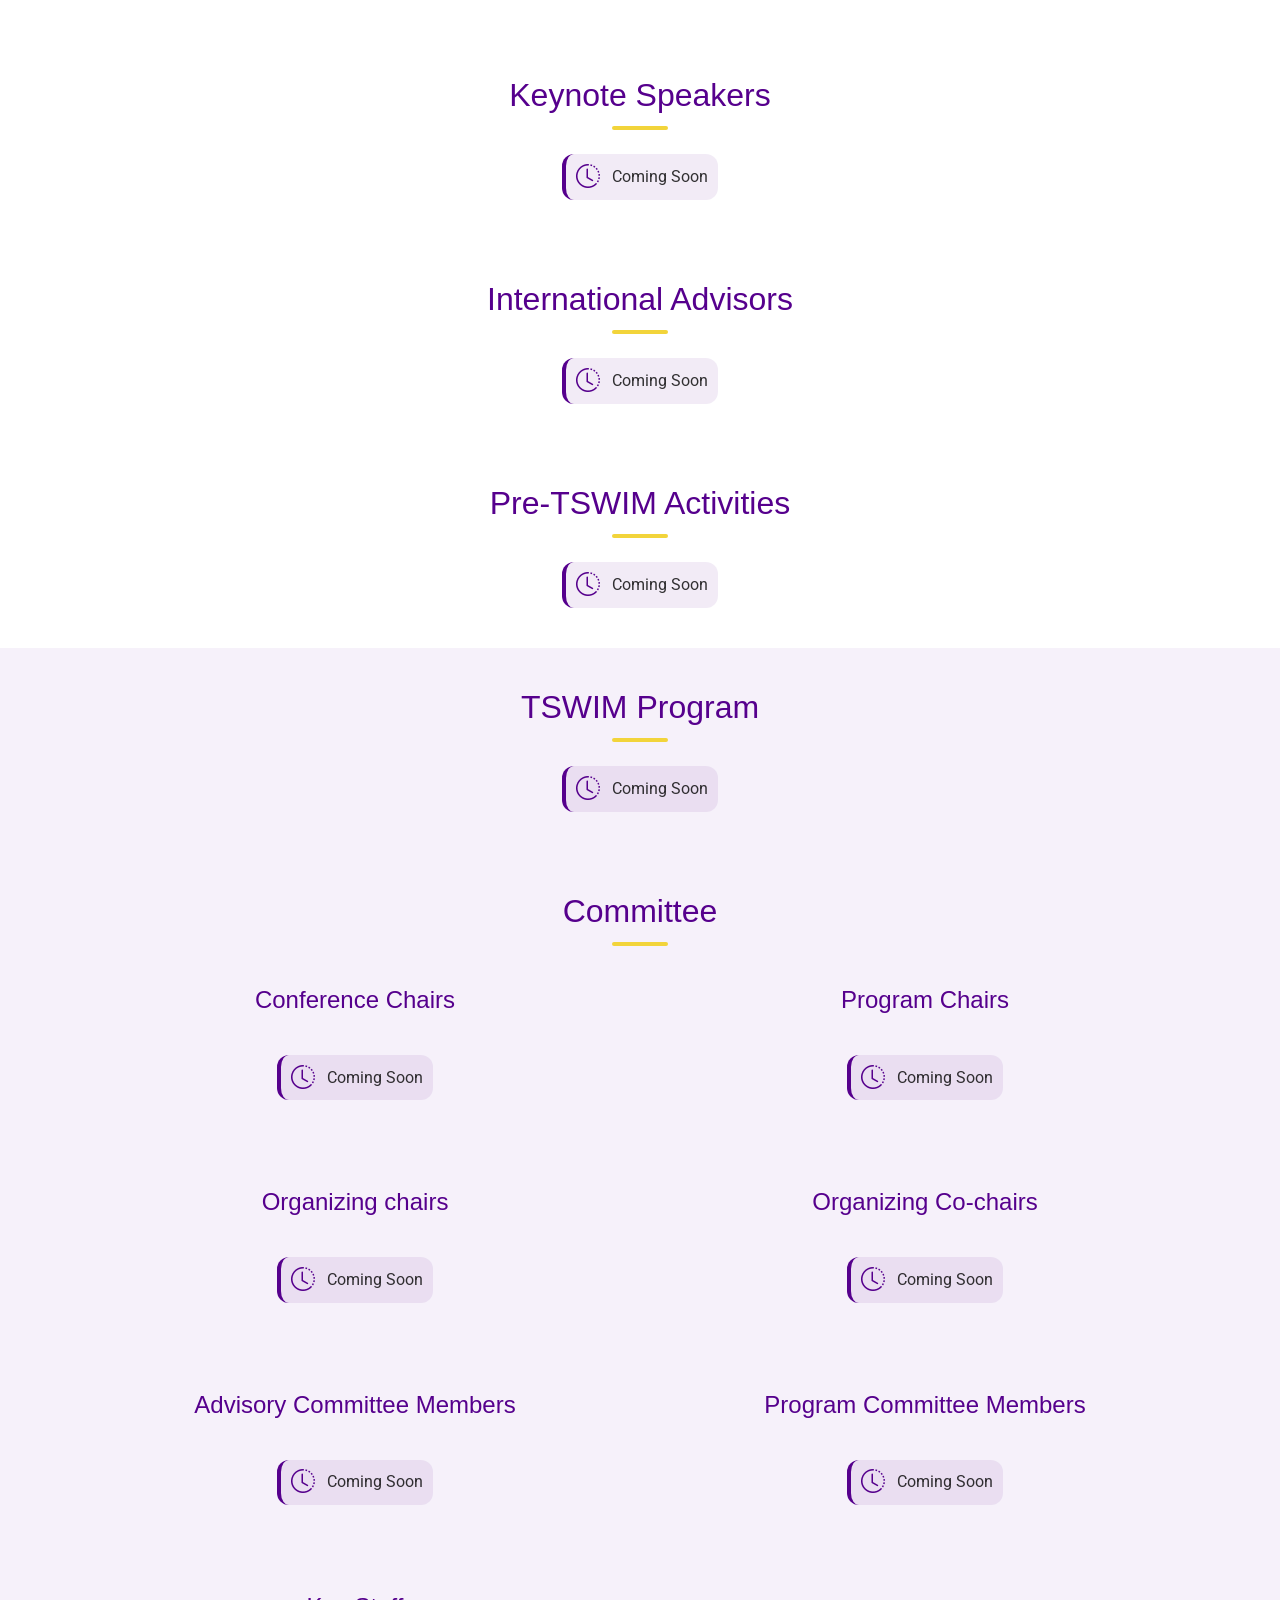
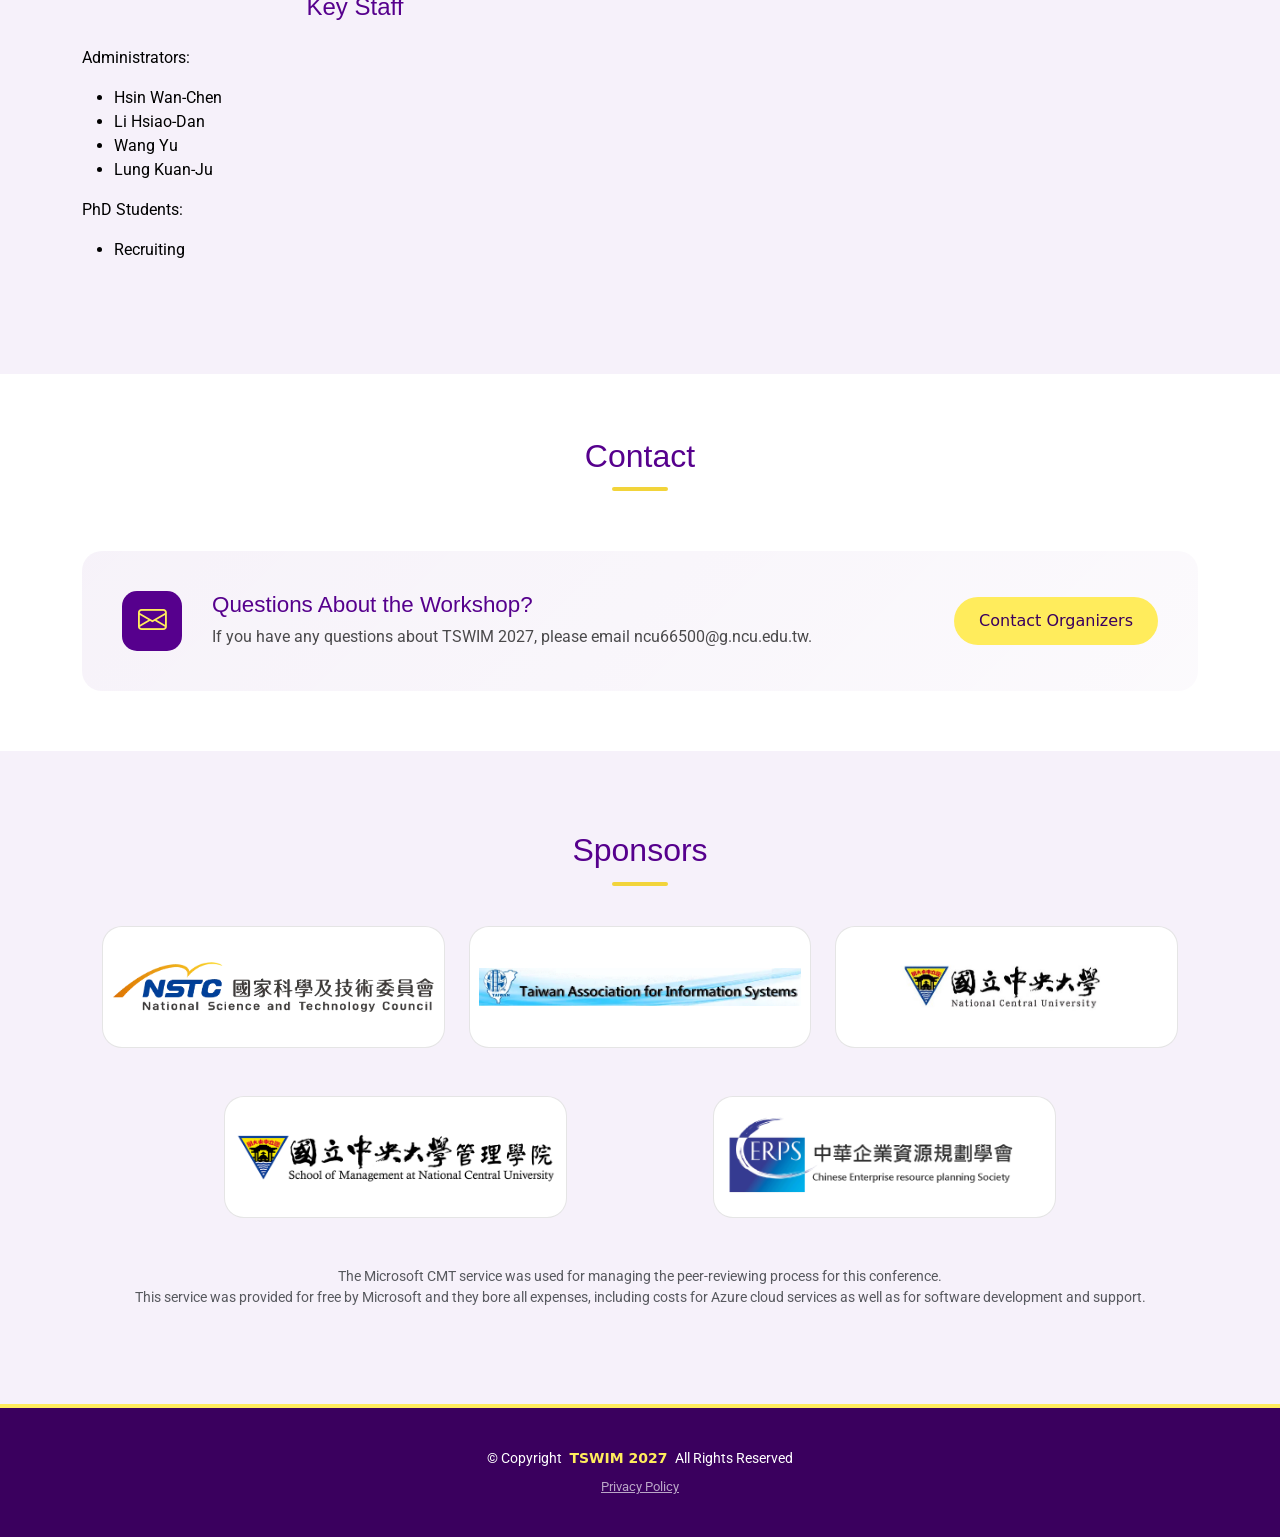
==== commit c0bc8bbc: "Update the Contact section email to ncu66500@g.ncu.edu.tw Co-Authored-By: Claude Opus 5.5 <noreply@a" ====
--- a/index.html
+++ b/index.html
@@ -1471,9 +1471,9 @@
                   <div class="contact-content d-flex align-items-center justify-content-between flex-wrap gap-3 m-0">
                     <div>
                       <h4 class="mb-1">Questions About the Workshop?</h4>
-                      <p class="mb-0">If you have any questions about TSWIM 2027, please email ncu6500@ncu.edu.tw.</p>
+                      <p class="mb-0">If you have any questions about TSWIM 2027, please email ncu66500@g.ncu.edu.tw.</p>
                     </div>
-                    <a href="mailto:ncu6500@ncu.edu.tw" class="contact-link">Contact Organizers</a>
+                    <a href="mailto:ncu66500@g.ncu.edu.tw" class="contact-link">Contact Organizers</a>
                 </div>
               </div>
             </div>
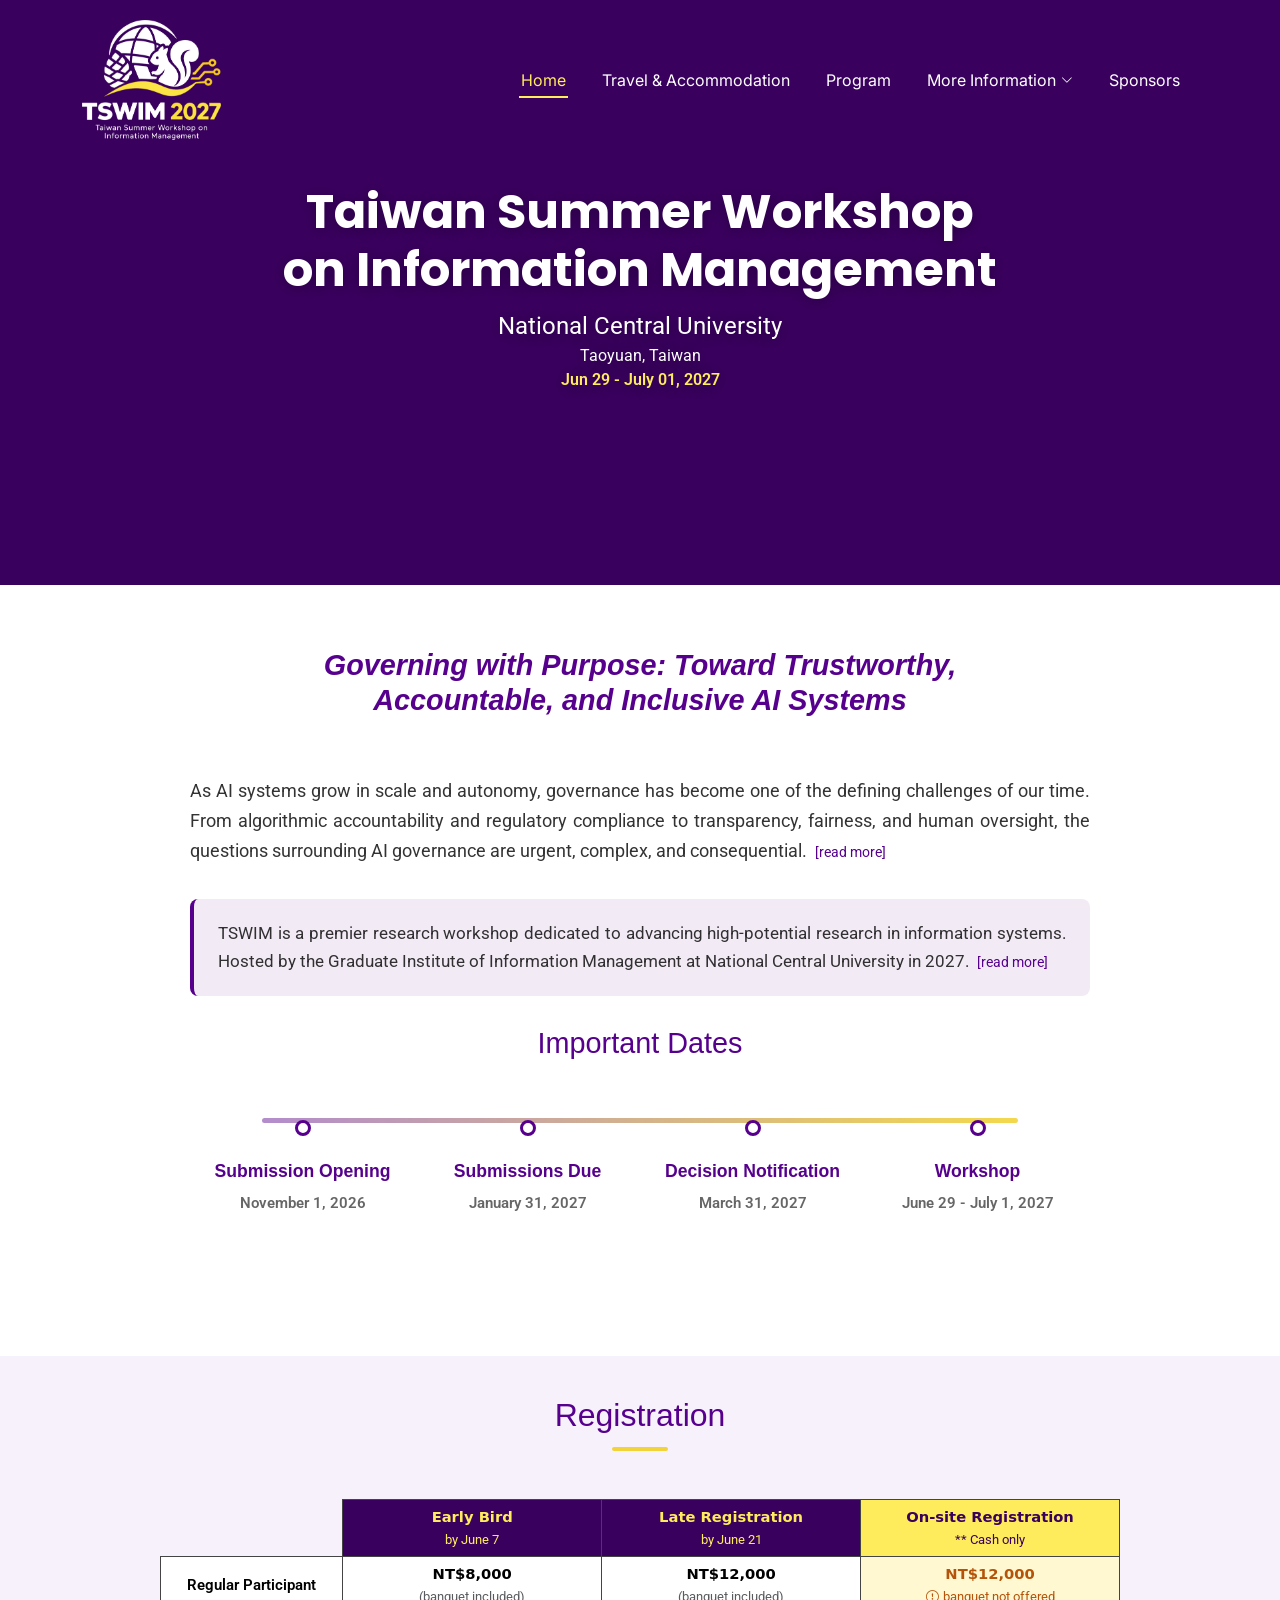
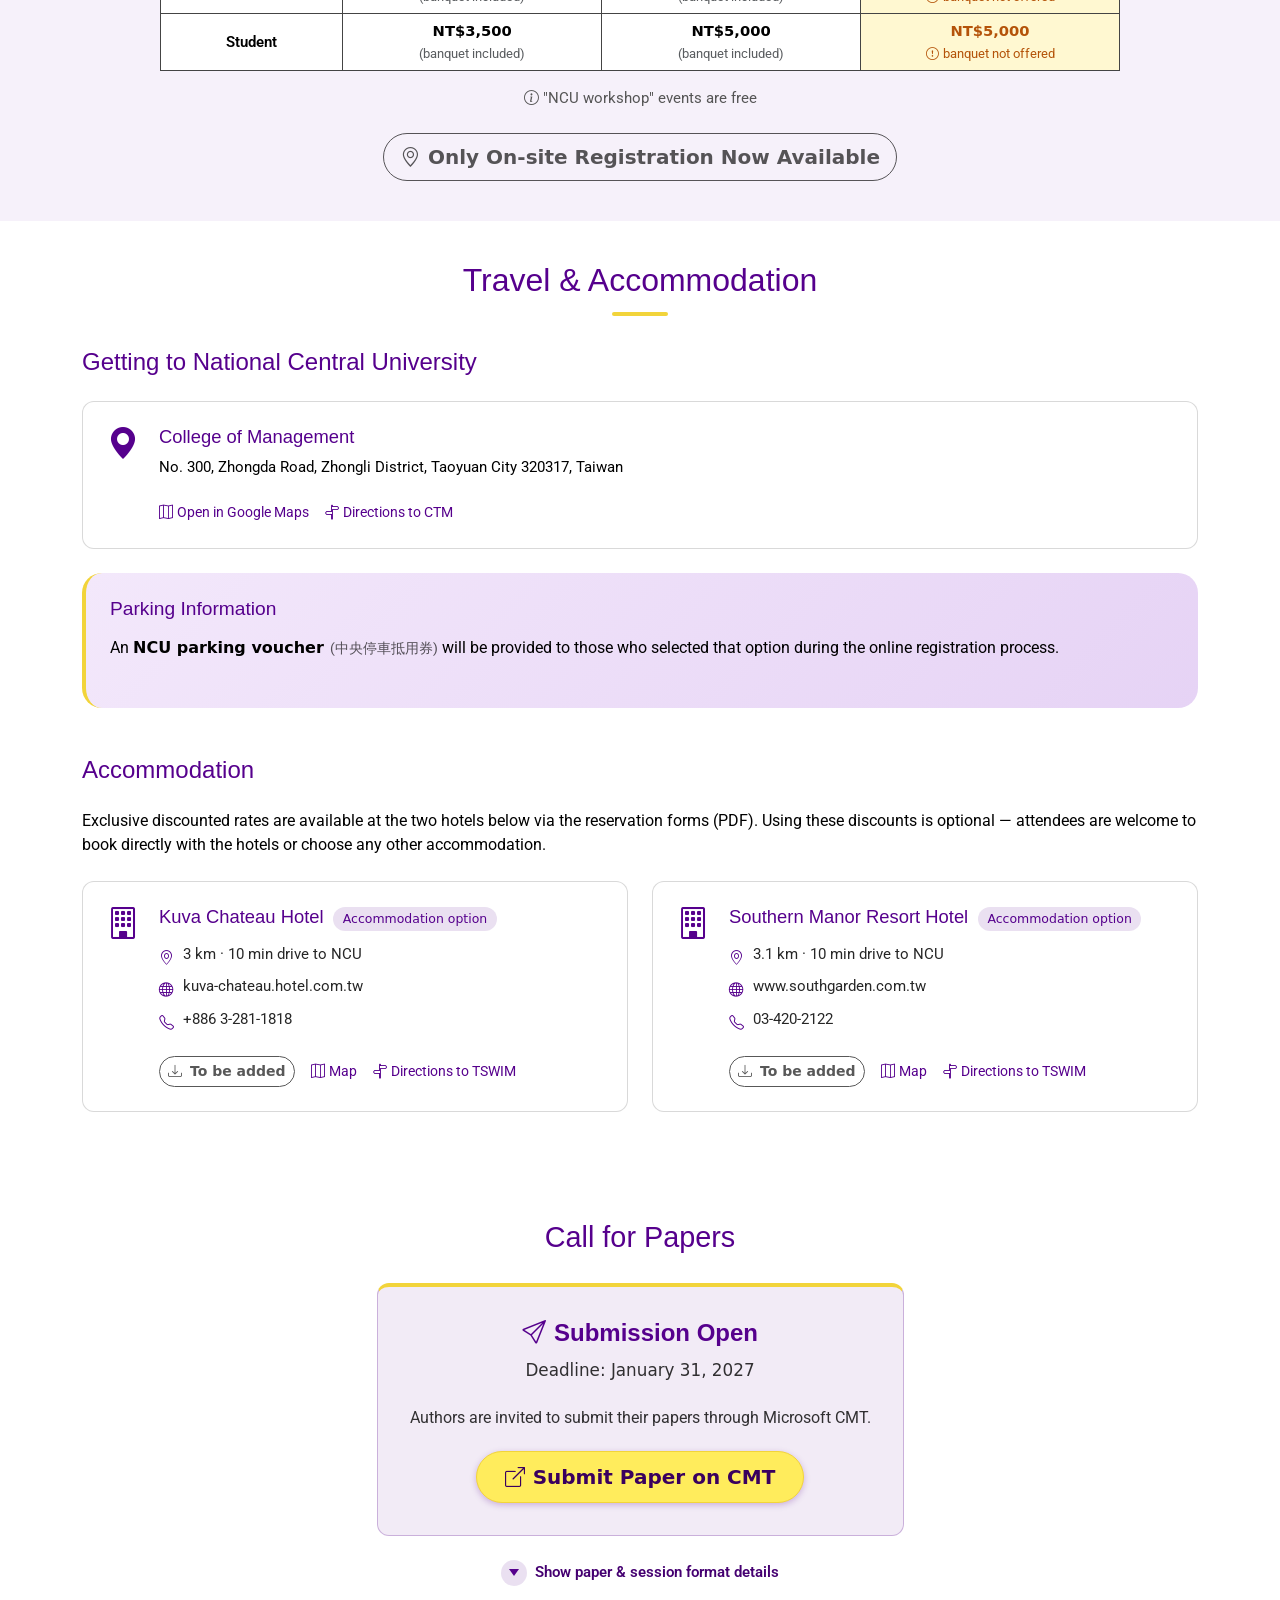
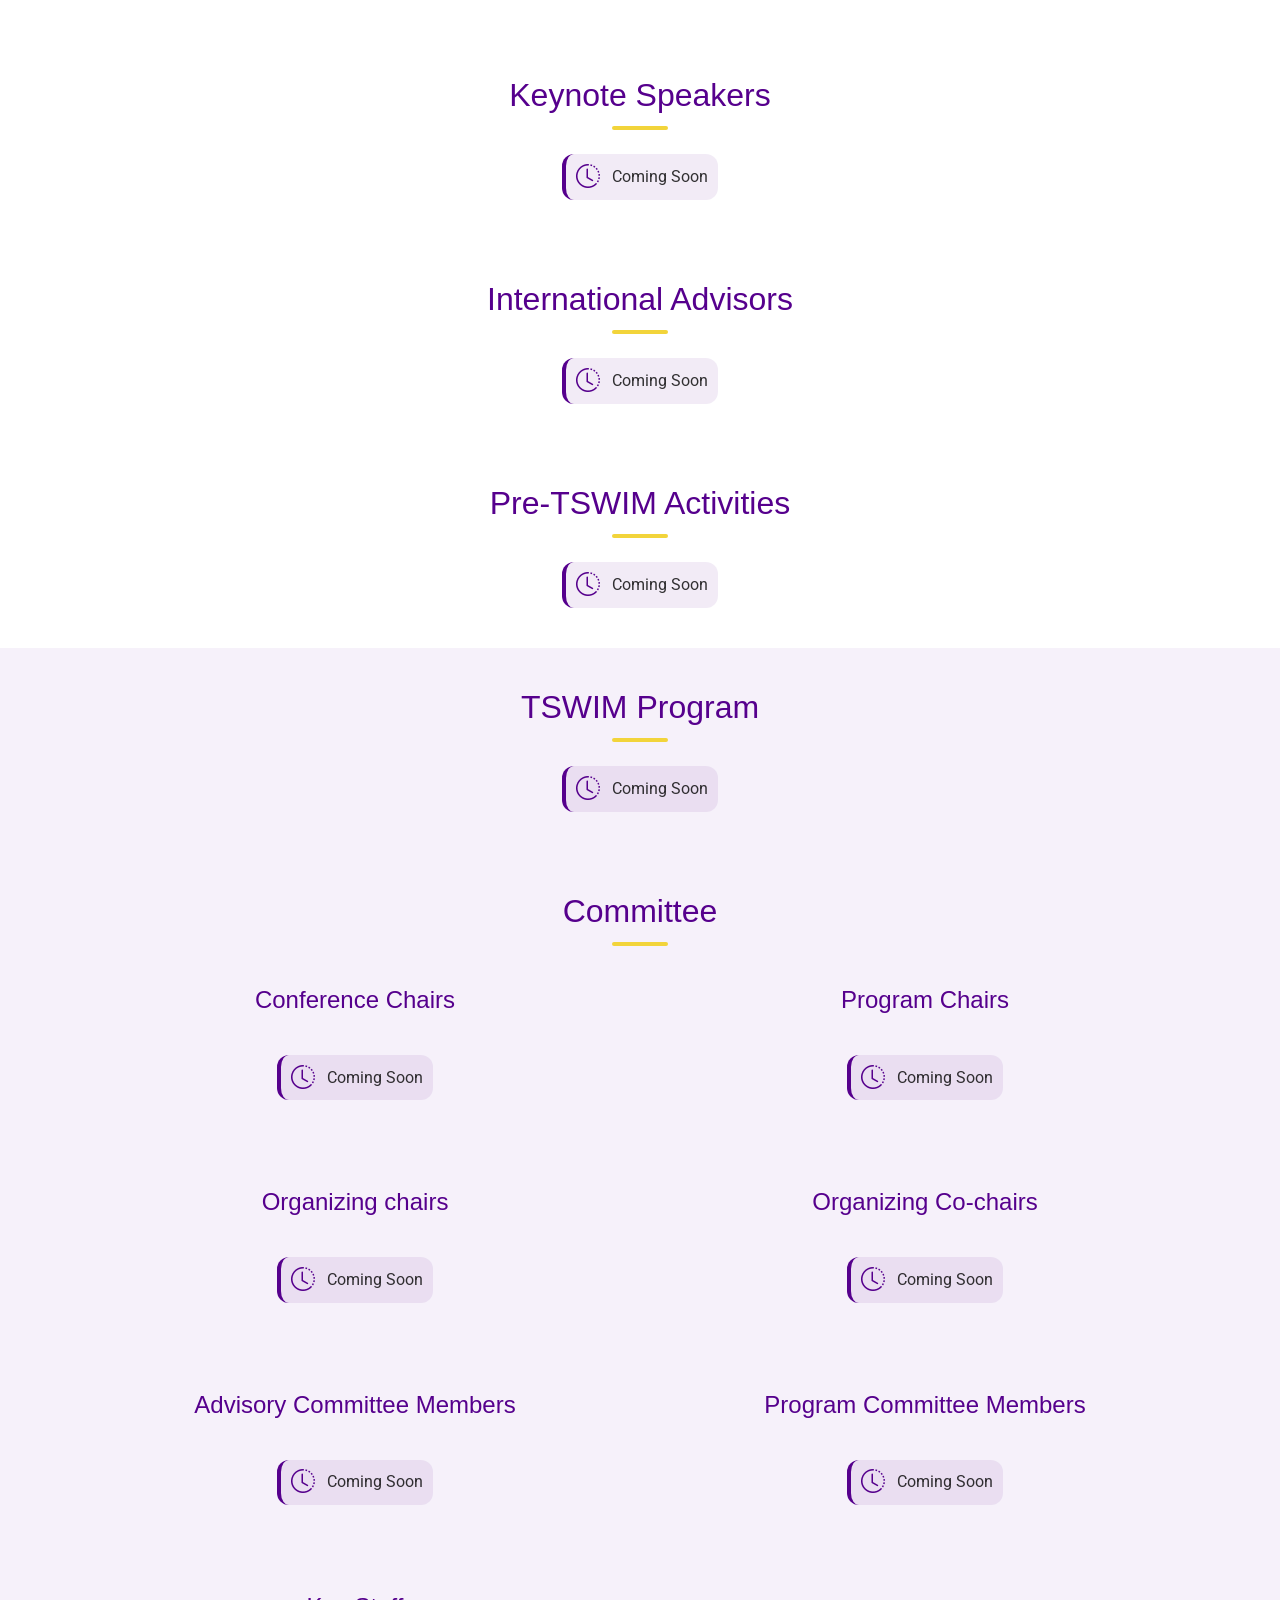
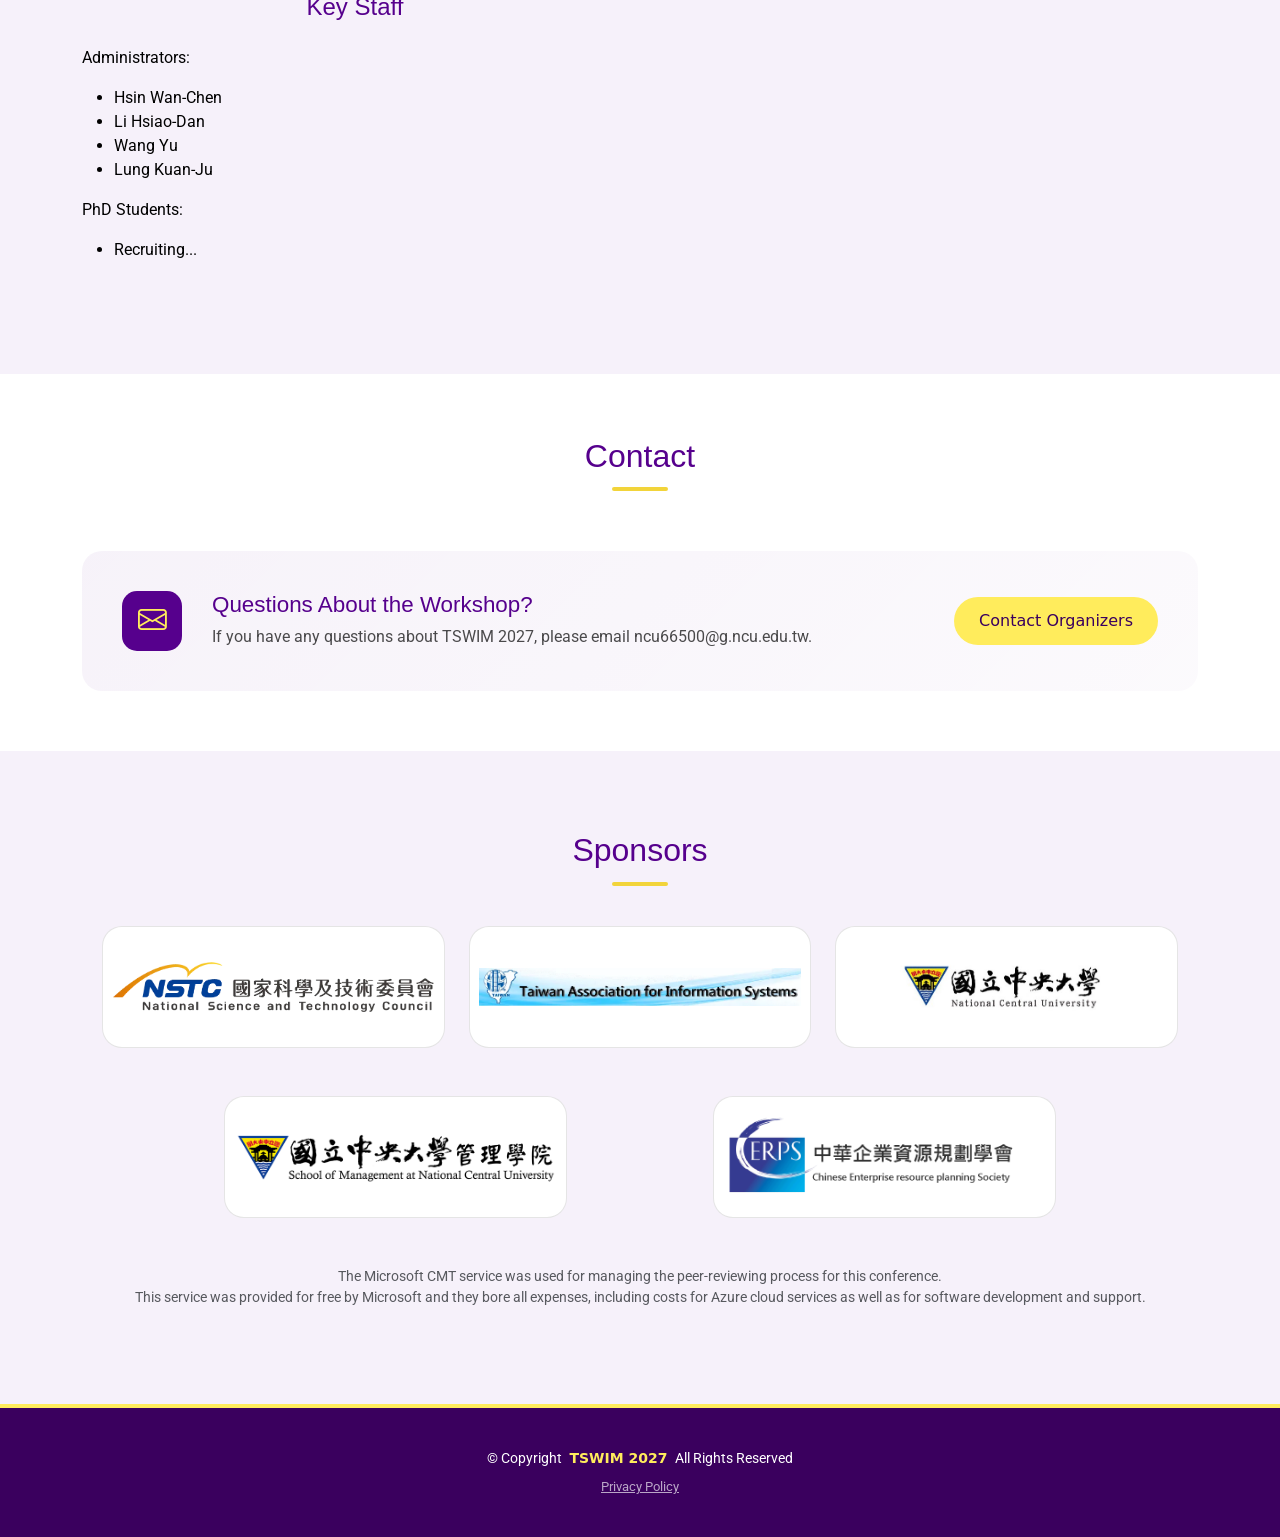
==== commit 4698e3ef: "Use ncu66500@g.ncu.edu.tw in the Privacy Policy; PhD students: Recruiting... Co-Authored-By: Claude " ====
--- a/index.html
+++ b/index.html
@@ -1447,7 +1447,7 @@
             </ul>
             <p>PhD Students:</p>
             <ul>
-              <li>Recruiting</li>
+              <li>Recruiting...</li>
             </ul>
           </div>
         </div>
@@ -1588,7 +1588,7 @@
           Central University (NCU)</strong>, Taoyuan, Taiwan, which acts as the data
           controller for personal data collected via this site. For any privacy-related
           questions or requests, contact us at
-          <a href="mailto:ncu6500@ncu.edu.tw">ncu6500@ncu.edu.tw</a>.</p>
+          <a href="mailto:ncu66500@g.ncu.edu.tw">ncu66500@g.ncu.edu.tw</a>.</p>
 
           <h3 class="h6 mt-4">2. What we collect</h3>
           <p>We only collect the information you voluntarily provide when you register for
@@ -1640,7 +1640,7 @@
           <p>You may request access to, correction of, or deletion of your personal data, and
           you may object to or request restriction of its processing. To exercise these
           rights, email us at
-          <a href="mailto:ncu6500@ncu.edu.tw">ncu6500@ncu.edu.tw</a>.
+          <a href="mailto:ncu66500@g.ncu.edu.tw">ncu66500@g.ncu.edu.tw</a>.
           If you are in the EEA, you also have the right to lodge a complaint with your local
           data protection authority.</p>
 
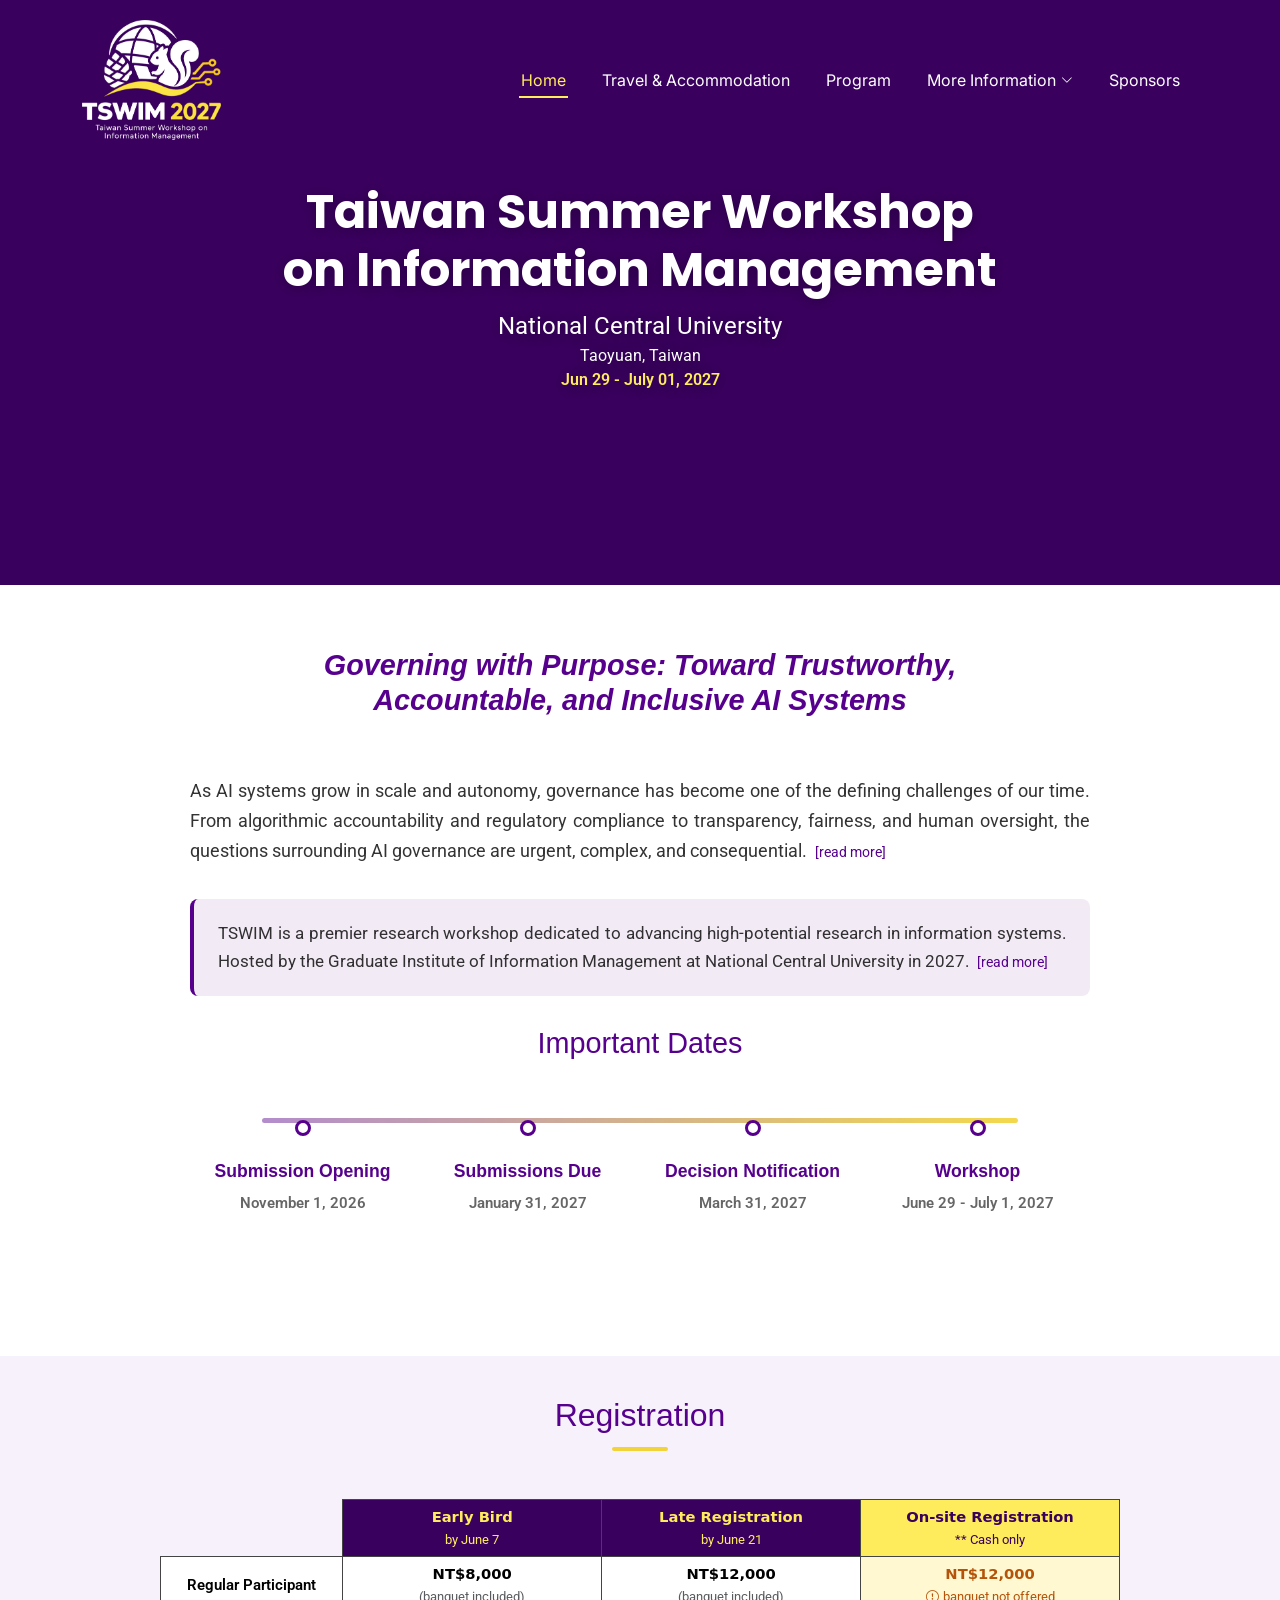
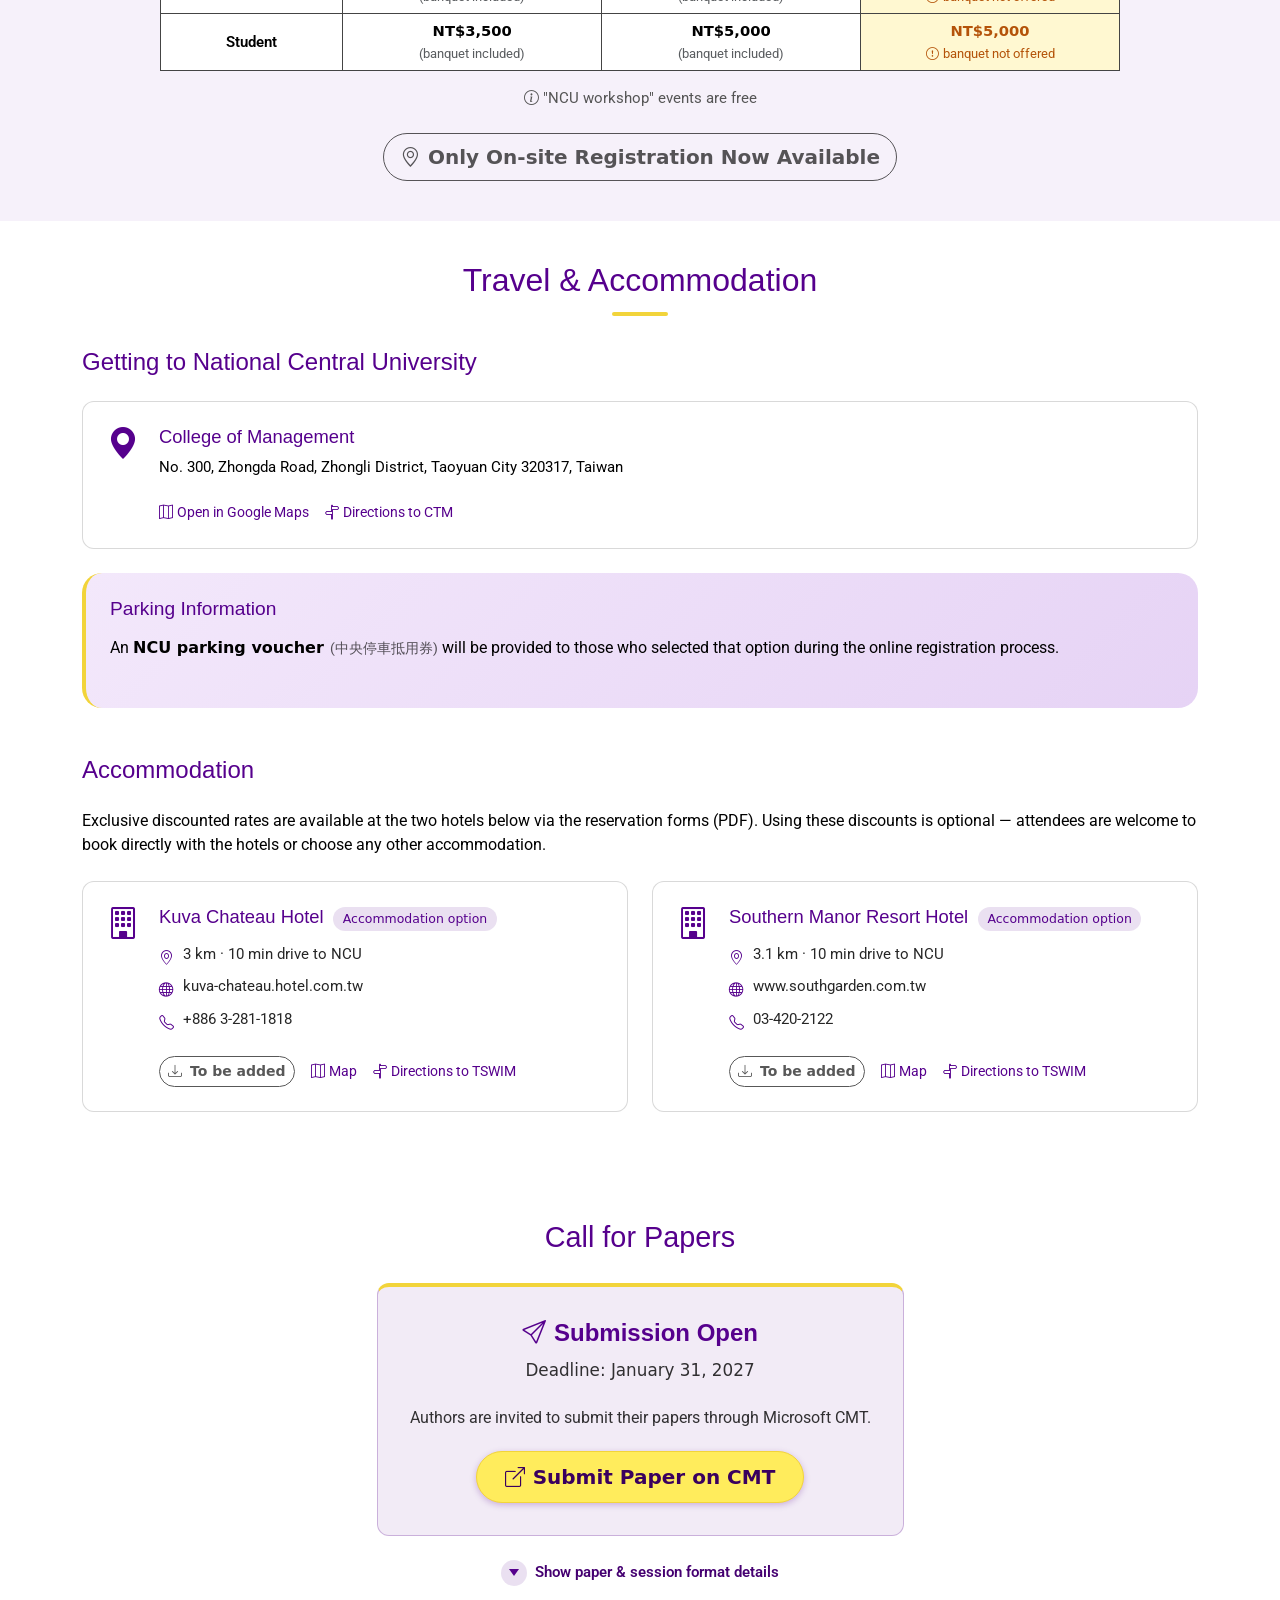
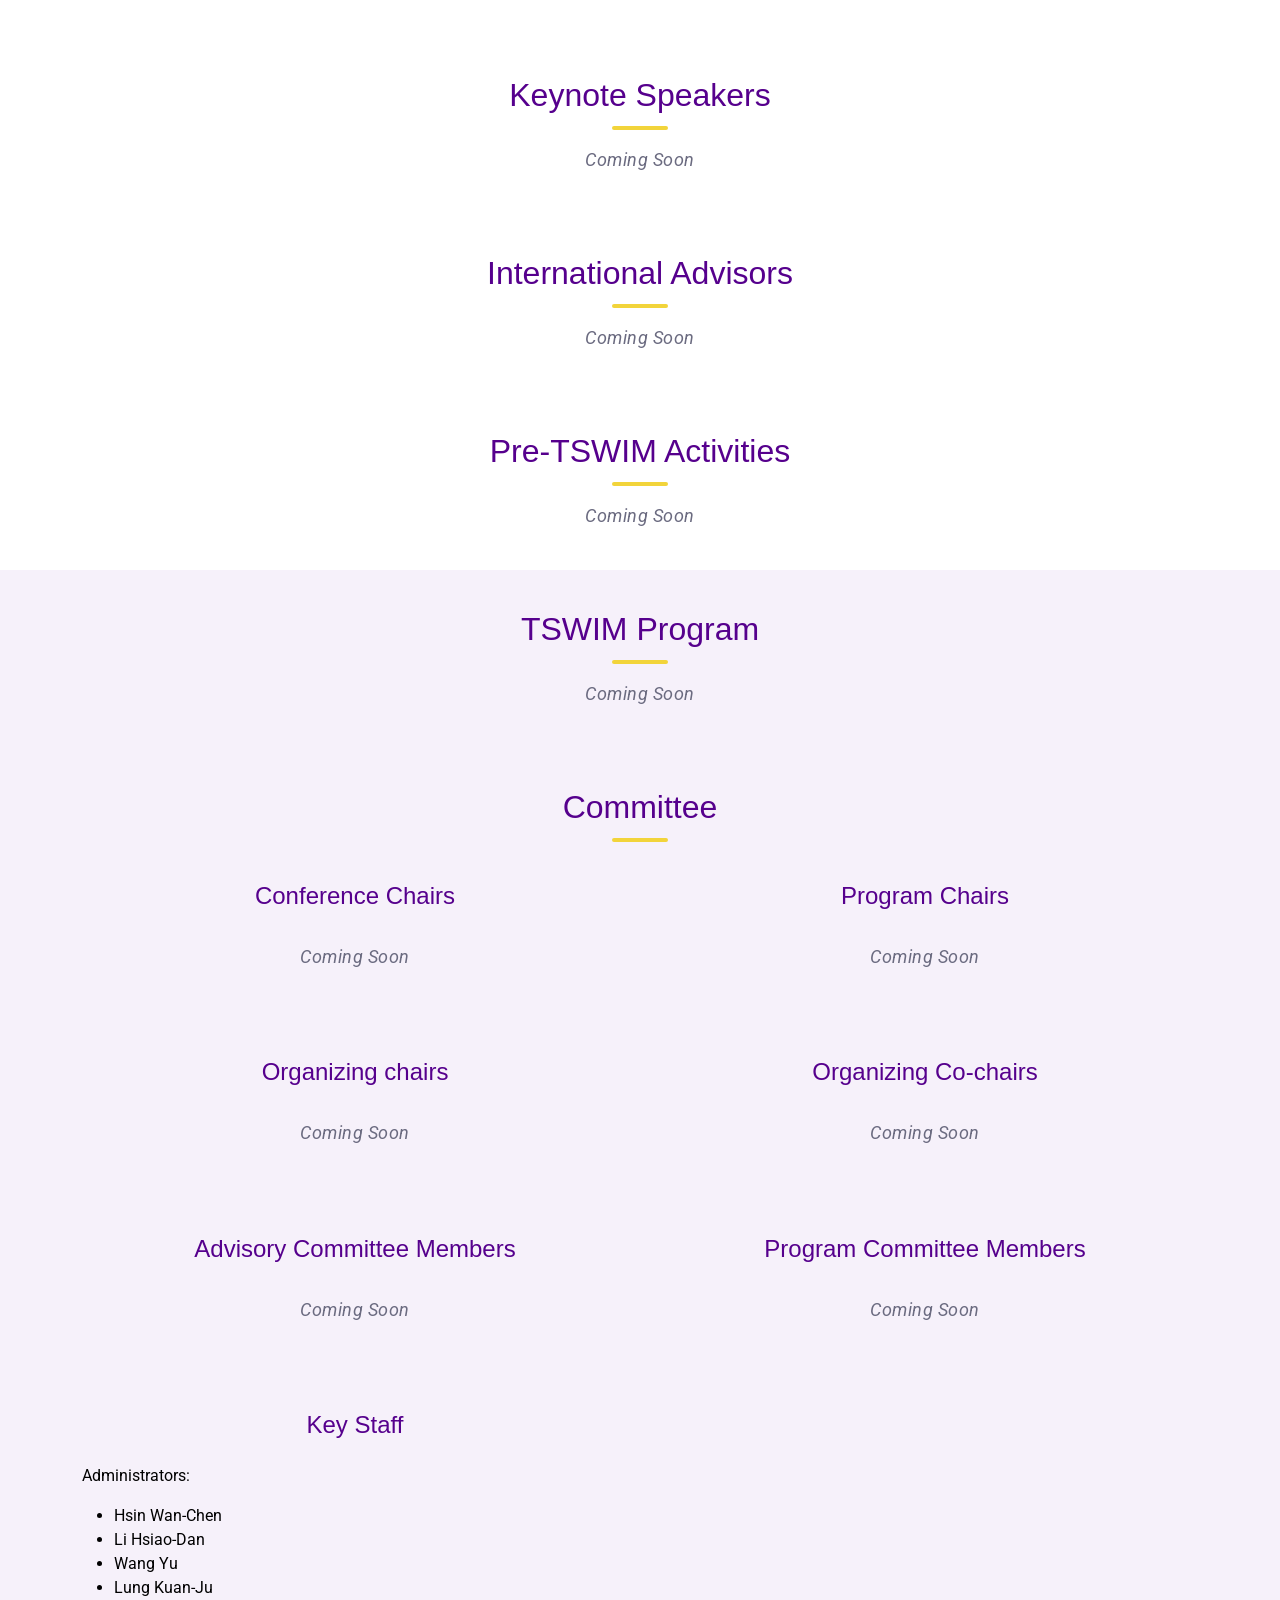
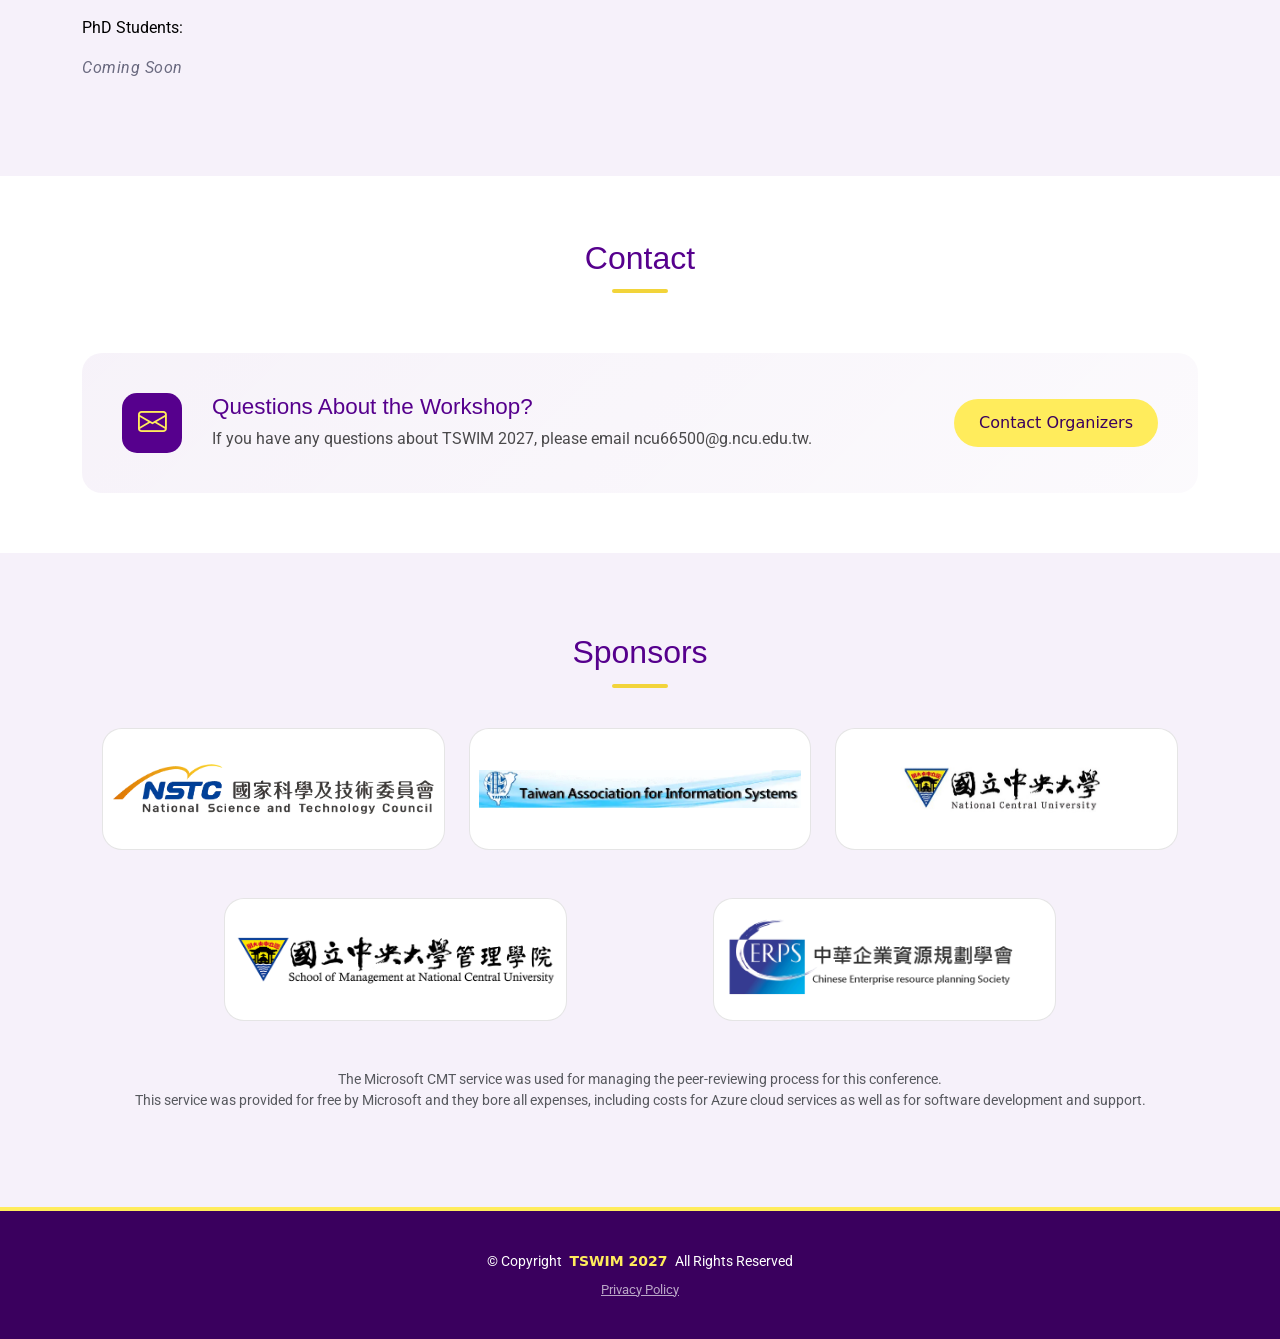
==== commit ef4bcce9: "Show Coming Soon as plain gray italic text; use it for Key Staff PhD students Co-Authored-By: Claude" ====
--- a/index.html
+++ b/index.html
@@ -34,7 +34,7 @@
   <link href="assets/css/schedule.css?v=1.0.30" rel="stylesheet">
 
   <!-- TSWIM 2027 color theme -->
-  <link href="assets/css/themes.css?v=1.1.0" rel="stylesheet">
+  <link href="assets/css/themes.css?v=1.1.2" rel="stylesheet">
 
 </head>
 
@@ -1446,9 +1446,10 @@
               <li>Lung Kuan-Ju</li>
             </ul>
             <p>PhD Students:</p>
-            <ul>
-              <li>Recruiting...</li>
-            </ul>
+            <div class="tbd-placeholder tbd-inline mt-0">
+              <i class="bi bi-clock-history"></i>
+              <span>Coming Soon</span>
+            </div>
           </div>
         </div>
       </div>
--- a/assets/css/themes.css
+++ b/assets/css/themes.css
@@ -219,3 +219,27 @@
     background-color: rgba(86, 0, 141, 0.45);
   }
 }
+
+/* "Coming Soon" notes: plain gray italic text instead of the template's boxed placeholder */
+:root[data-theme] .tbd-placeholder {
+  background: none;
+  border: 0;
+  padding: 0;
+  margin-top: 0.5rem;
+}
+
+:root[data-theme] .tbd-placeholder i {
+  display: none;
+}
+
+:root[data-theme] .tbd-placeholder span {
+  font-size: 1.15rem;
+  font-style: italic;
+  letter-spacing: 0.5px;
+  color: #6b6b80;
+}
+
+/* Inline variant inside a list (Key Staff): match the list text size */
+:root[data-theme] .tbd-placeholder.tbd-inline span {
+  font-size: 1rem;
+}
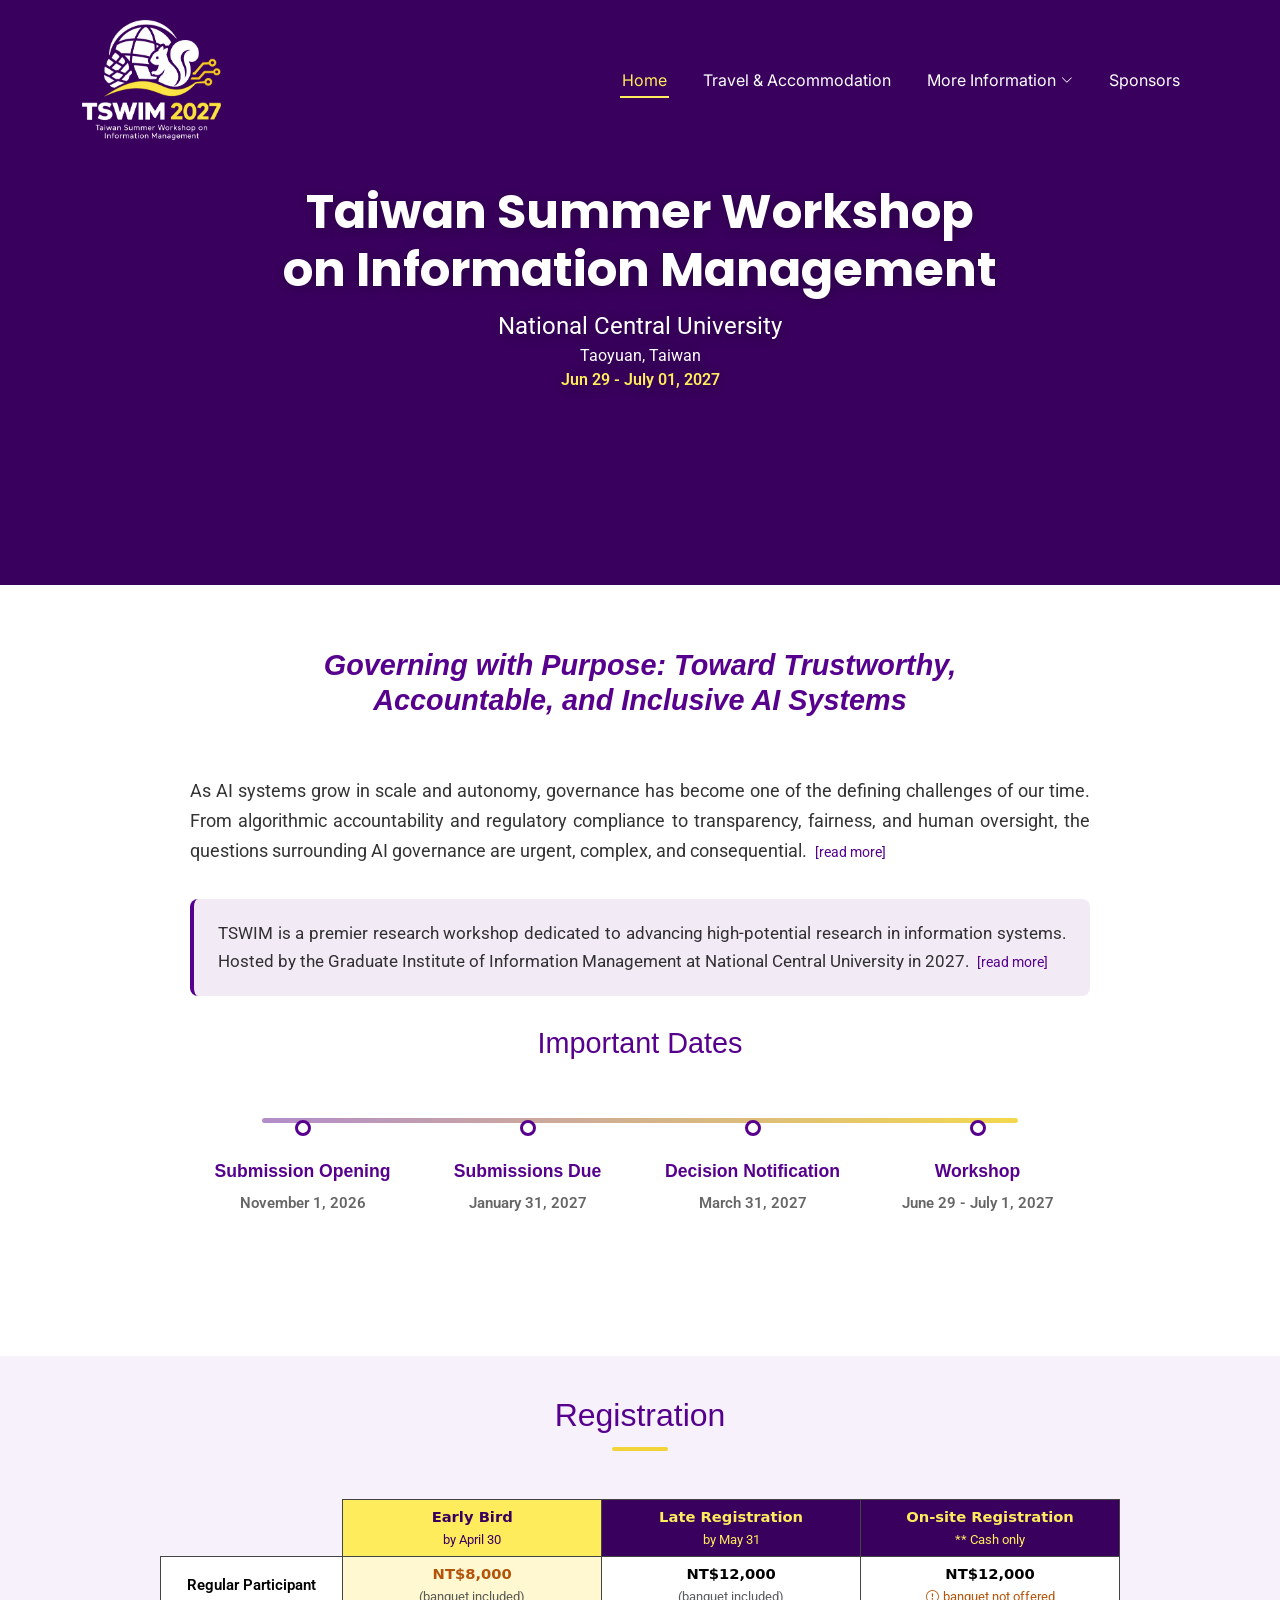
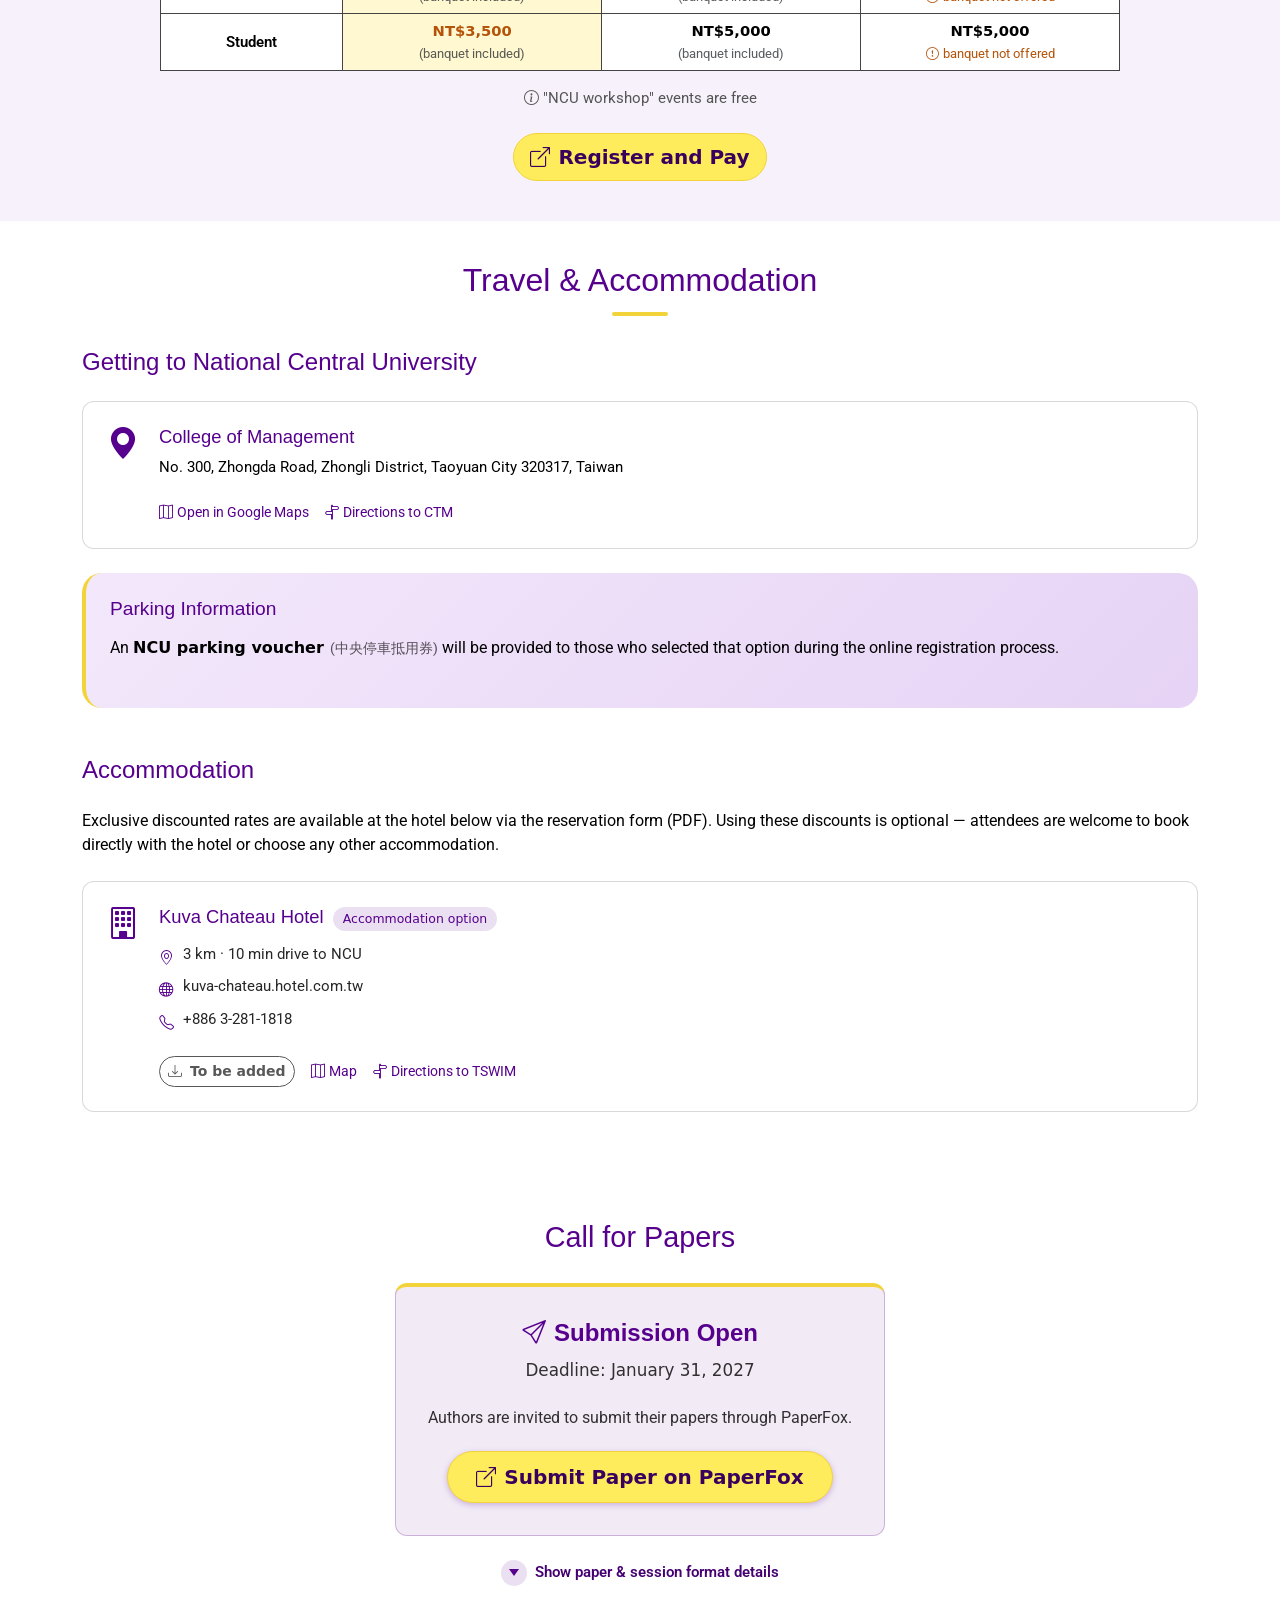
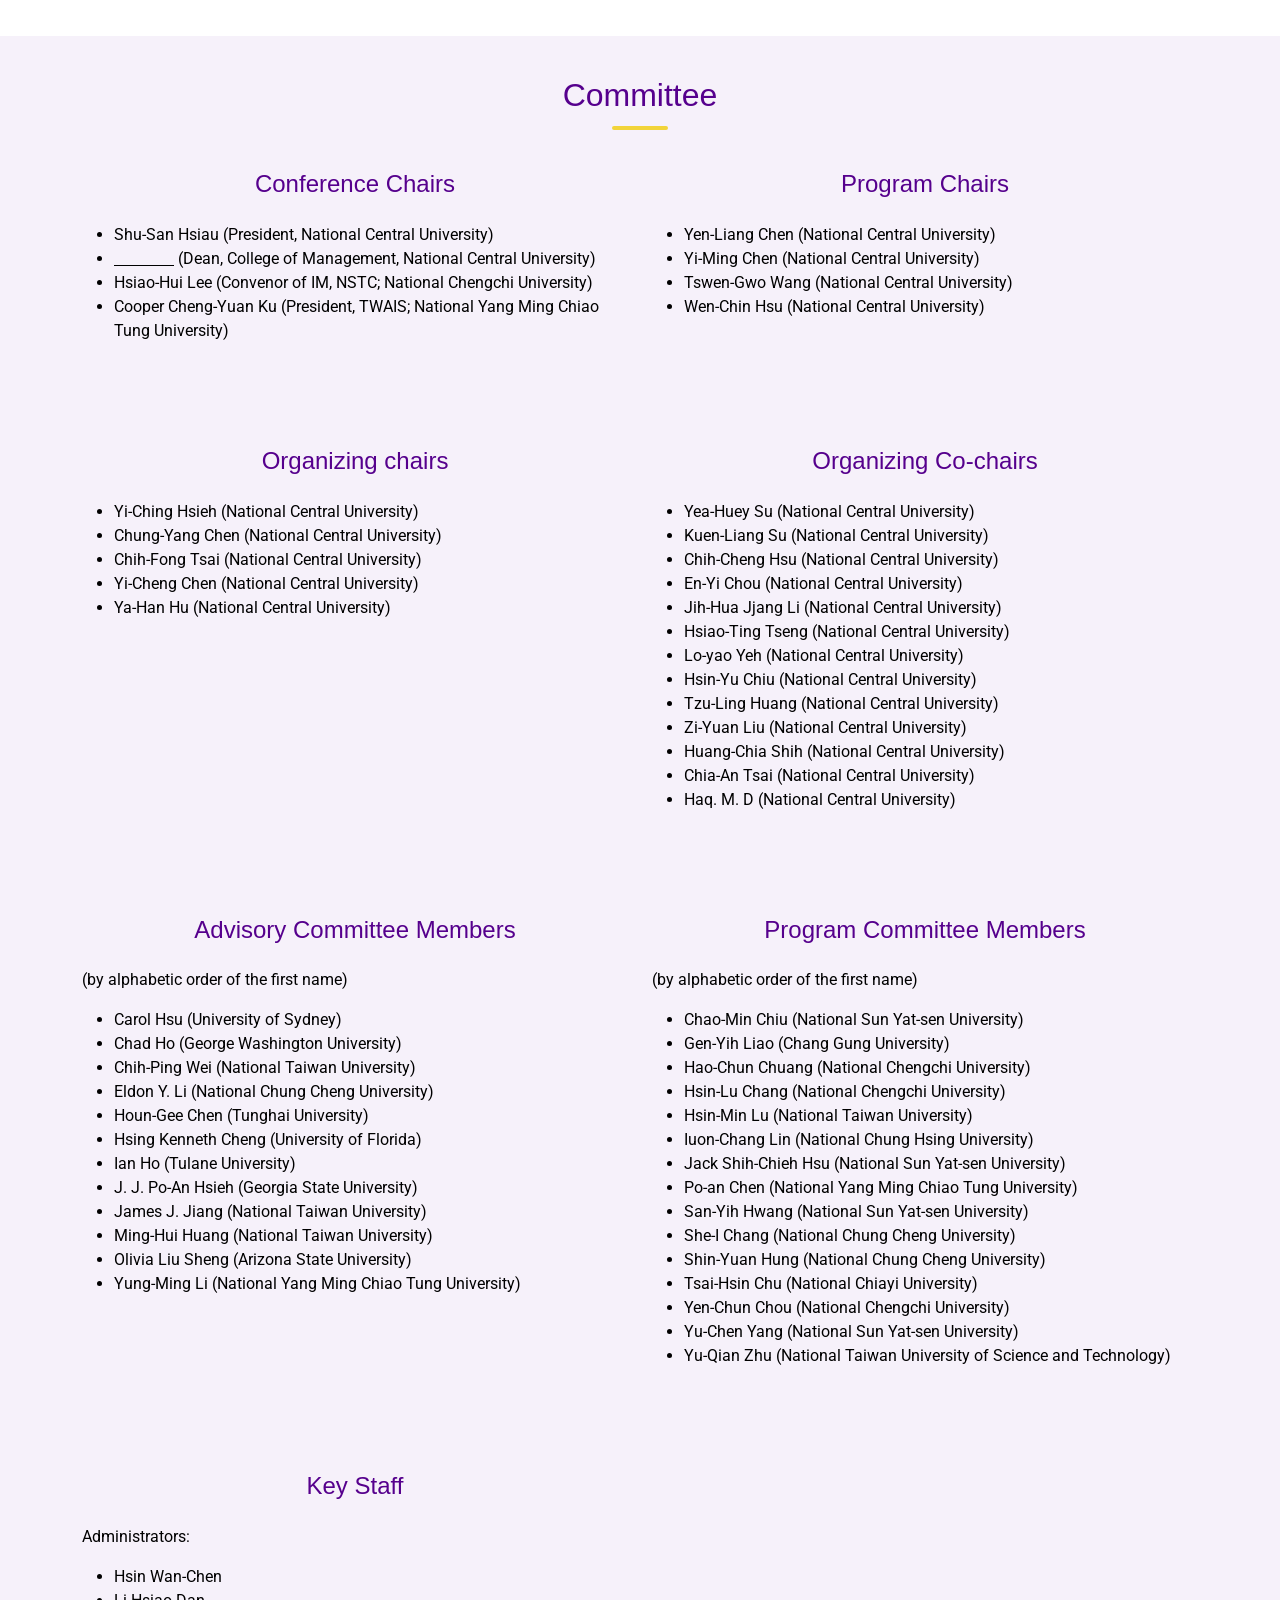
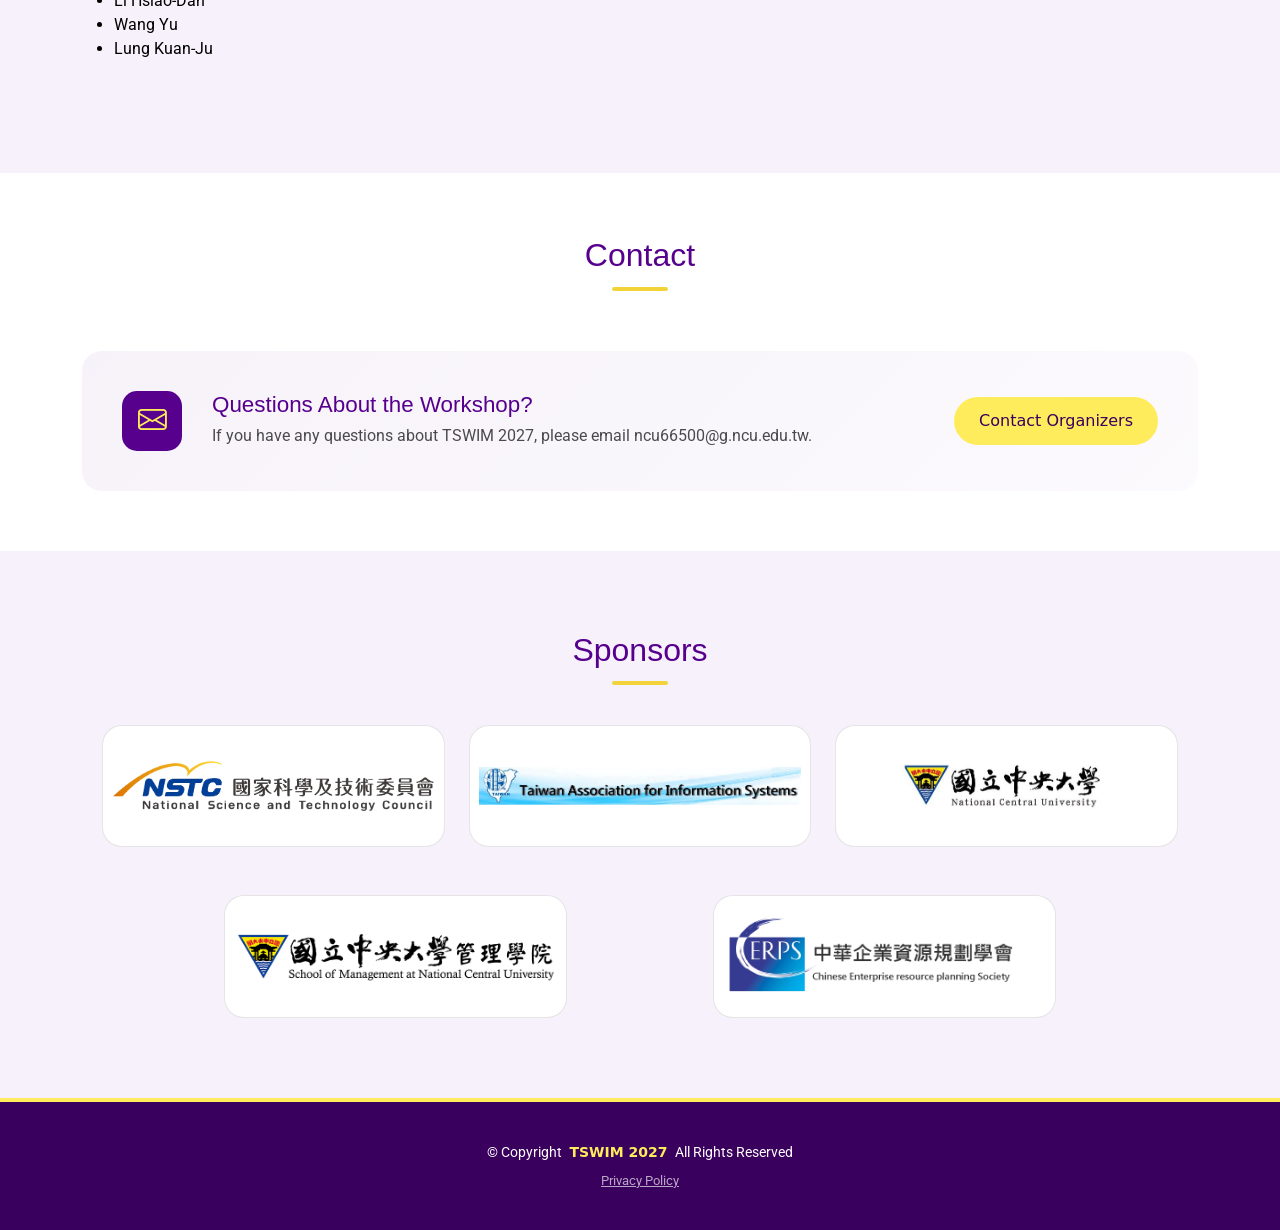
==== commit c96970ae: "Update registration deadlines, accommodation, committee, and submission site - Registration: Early B" ====
--- a/index.html
+++ b/index.html
@@ -28,7 +28,7 @@
   <link rel="stylesheet" href="https://cdn.jsdelivr.net/npm/bootstrap-icons@1.11.0/font/bootstrap-icons.css">
 
   <!-- Main CSS File -->
-  <link href="assets/css/main.css?v=1.0.53" rel="stylesheet">
+  <link href="assets/css/main.css?v=1.0.54" rel="stylesheet">
 
   <!-- Schedule CSS (scoped under .program-schedule) -->
   <link href="assets/css/schedule.css?v=1.0.30" rel="stylesheet">
@@ -66,13 +66,13 @@
         <ul>
           <li><a href="/" class="active">Home</a></li>
           <li><a href="#travel-accommodation">Travel &amp; Accommodation</a></li>
-          <li><a href="#program">Program</a></li>
+          <li class="d-none"><a href="#program">Program</a></li>
           <li class="dropdown"><a href="#"><span>More Information</span> <i class="bi bi-chevron-down toggle-dropdown"></i></a>
             <ul>
               <li><a href="#information-cfp">Call for Papers</a></li>
-              <li><a href="#keynote-speakers">Keynote Speakers</a></li>
-              <li><a href="#international-advisors">International Advisors</a></li>
-              <li><a href="#pre-tswim">Pre-TSWIM Activities</a></li>
+              <li class="d-none"><a href="#keynote-speakers">Keynote Speakers</a></li>
+              <li class="d-none"><a href="#international-advisors">International Advisors</a></li>
+              <li class="d-none"><a href="#pre-tswim">Pre-TSWIM Activities</a></li>
               <li><a href="#committee">Committee</a></li>
               <li><a href="#contact">Contact</a></li>
             </ul>
@@ -222,8 +222,8 @@
             <thead>
               <tr class="col-header">
                 <th></th>
-                <th data-period="earlybird">Early Bird<br><small style="font-weight:400;">by June 7</small></th>
-                <th data-period="late">Late Registration<br><small style="font-weight:400;">by June 21</small></th>
+                <th data-period="earlybird">Early Bird<br><small style="font-weight:400;">by April 30</small></th>
+                <th data-period="late">Late Registration<br><small style="font-weight:400;">by May 31</small></th>
                 <th data-period="onsite">On-site Registration<br><small style="font-weight:400;">** Cash only</small></th>
               </tr>
             </thead>
@@ -283,7 +283,7 @@
 
           <div class="travel-section">
             <h3 id="accommodation">Accommodation</h3>
-            <p>Exclusive discounted rates are available at the two hotels below via the reservation forms (PDF). Using these discounts is optional &mdash; attendees are welcome to book directly with the hotels or choose any other accommodation.</p>
+            <p>Exclusive discounted rates are available at the hotel below via the reservation form (PDF). Using these discounts is optional &mdash; attendees are welcome to book directly with the hotel or choose any other accommodation.</p>
 
             <div class="hotel-cards-container">
               <div class="hotel-card">
@@ -305,26 +305,6 @@
                   </div>
                 </div>
               </div>
-
-              <div class="hotel-card">
-                <div class="hotel-card-icon"><i class="bi bi-building"></i></div>
-                <div class="hotel-card-body">
-                  <div class="hotel-card-header">
-                    <h4>Southern Manor Resort Hotel</h4>
-                    <span class="hotel-tag">Accommodation option</span>
-                  </div>
-                  <ul class="hotel-card-meta">
-                    <li><i class="bi bi-geo-alt"></i><span>3.1 km &middot; 10 min drive to NCU</span></li>
-                    <li><i class="bi bi-globe"></i><a href="https://www.southgarden.com.tw/zh_TW" target="_blank" rel="noopener">www.southgarden.com.tw</a></li>
-                    <li><i class="bi bi-telephone"></i><span>03-420-2122</span></li>
-                  </ul>
-                  <div class="hotel-card-actions">
-                    <a href="#" class="btn btn-sm rounded-pill fw-bold btn-accent disabled"><i class="bi bi-download me-2"></i>To be added</a>
-                    <a href="https://maps.app.goo.gl/jz5iz3o55DsgP1J48" target="_blank" rel="noopener" class="hotel-link"><i class="bi bi-map me-1"></i>Map</a>
-                    <a href="https://maps.app.goo.gl/jz5iz3o55DsgP1J48" target="_blank" rel="noopener" class="hotel-link"><i class="bi bi-signpost-split me-1"></i>Directions to TSWIM</a>
-                  </div>
-                </div>
-              </div>
             </div>
           </div>
         </div>
@@ -343,8 +323,8 @@
               <div class="submission-banner cfp-summary-banner" onclick="event.stopPropagation()">
                 <h4><i class="bi bi-send me-2"></i>Submission Open</h4>
                 <p class="submission-banner-deadline">Deadline: January 31, 2027</p>
-                <p>Authors are invited to submit their papers through Microsoft CMT.</p>
-                <a href="https://cmt3.research.microsoft.com/TSWIM2027" target="_blank" rel="noopener" class="btn btn-md rounded-pill fw-bold btn-accent cfp-submit-btn" onclick="event.stopPropagation()"><i class="bi bi-box-arrow-up-right me-2"></i>Submit Paper on CMT</a>
+                <p>Authors are invited to submit their papers through PaperFox.</p>
+                <a href="https://www.paperfox.ai/conference/tswim2027/submit" target="_blank" rel="noopener" class="btn btn-md rounded-pill fw-bold btn-accent cfp-submit-btn" onclick="event.stopPropagation()"><i class="bi bi-box-arrow-up-right me-2"></i>Submit Paper on PaperFox</a>
               </div>
               <span class="cfp-hint">
                 <span class="cfp-badge"><span class="cfp-chev"></span></span>
@@ -459,8 +439,8 @@
       </div>
     </section><!-- /Call for Papers Section -->
 
-    <!-- Keynote Speakers Section -->
-    <section id="keynote-speakers" class="keynote-speakers section">
+    <!-- Keynote Speakers Section (hidden: remove "d-none" here and on its menu link to show it) -->
+    <section id="keynote-speakers" class="keynote-speakers section d-none">
       <div class="container">
         <div class="tos-header text-center">
           <h2>Keynote Speakers</h2>
@@ -514,8 +494,8 @@
       </div>
     </section><!-- /Keynote Speakers Section -->
 
-    <!-- International Advisors Section -->
-    <section id="international-advisors" class="team section">
+    <!-- International Advisors Section (hidden: remove "d-none" here and on its menu link to show it) -->
+    <section id="international-advisors" class="team section d-none">
       <div class="container">
         <div class="tos-header text-center">
           <h2>International Advisors</h2>
@@ -600,8 +580,8 @@
       </div>
     </section><!-- /International Advisors Section -->
 
-    <!-- Pre-TSWIM Activities Section -->
-    <section id="pre-tswim" class="program section">
+    <!-- Pre-TSWIM Activities Section (hidden: remove "d-none" here and on its menu link to show it) -->
+    <section id="pre-tswim" class="program section d-none">
       <div class="container">
         <div class="tos-header text-center">
           <h2>Pre-TSWIM Activities</h2>
@@ -846,8 +826,8 @@
       </div>
     </section><!-- /Pre-TSWIM Activities Section -->
 
-    <!-- Program Section -->
-    <section id="program" class="program section light-background">
+    <!-- Program Section (hidden: remove "d-none" here and on its menu link to show it) -->
+    <section id="program" class="program section light-background d-none">
       <div class="container">
         <div class="tos-header text-center">
           <h2>TSWIM Program</h2>
@@ -1295,53 +1275,29 @@
           <h2>Committee</h2>
         </div>
 
-        <!-- Coming soon: in each category (except Key Staff), remove the placeholder and the "hidden" wrapper to show the members -->
         <div class="committee-content">
           <div class="committee-category">
             <h3>Conference Chairs</h3>
-            <div class="text-center">
-              <div class="tbd-placeholder">
-                <i class="bi bi-clock-history"></i>
-                <span>Coming Soon</span>
-              </div>
-            </div>
-            <div hidden>
             <ul>
               <li>Shu-San Hsiau (President, National Central University)</li>
               <li><u>&nbsp;&nbsp;&nbsp;&nbsp;&nbsp;&nbsp;&nbsp;&nbsp;&nbsp;&nbsp;&nbsp;&nbsp;&nbsp;&nbsp;&nbsp;</u> (Dean, College of Management, National Central University)</li>
               <li>Hsiao-Hui Lee (Convenor of IM, NSTC; National Chengchi University)</li>
               <li>Cooper Cheng-Yuan Ku (President, TWAIS; National Yang Ming Chiao Tung University)</li>
             </ul>
-            </div><!-- /hidden -->
           </div>
 
           <div class="committee-category">
             <h3>Program Chairs</h3>
-            <div class="text-center">
-              <div class="tbd-placeholder">
-                <i class="bi bi-clock-history"></i>
-                <span>Coming Soon</span>
-              </div>
-            </div>
-            <div hidden>
             <ul>
               <li>Yen-Liang Chen (National Central University)</li>
               <li>Yi-Ming Chen (National Central University)</li>
               <li>Tswen-Gwo Wang (National Central University)</li>
               <li>Wen-Chin Hsu (National Central University)</li>
             </ul>
-            </div><!-- /hidden -->
           </div>
 
           <div class="committee-category">
             <h3>Organizing chairs</h3>
-            <div class="text-center">
-              <div class="tbd-placeholder">
-                <i class="bi bi-clock-history"></i>
-                <span>Coming Soon</span>
-              </div>
-            </div>
-            <div hidden>
             <ul>
               <li>Yi-Ching Hsieh (National Central University)</li>
               <li>Chung-Yang Chen (National Central University)</li>
@@ -1349,18 +1305,10 @@
               <li>Yi-Cheng Chen (National Central University)</li>
               <li>Ya-Han Hu (National Central University)</li>
             </ul>
-            </div><!-- /hidden -->
           </div>
 
           <div class="committee-category">
             <h3>Organizing Co-chairs</h3>
-            <div class="text-center">
-              <div class="tbd-placeholder">
-                <i class="bi bi-clock-history"></i>
-                <span>Coming Soon</span>
-              </div>
-            </div>
-            <div hidden>
             <ul>
               <li>Yea-Huey Su (National Central University)</li>
               <li>Kuen-Liang Su (National Central University)</li>
@@ -1376,18 +1324,10 @@
               <li>Chia-An Tsai (National Central University)</li>
               <li>Haq. M. D (National Central University)</li>
             </ul>
-            </div><!-- /hidden -->
           </div>
 
           <div class="committee-category">
             <h3>Advisory Committee Members</h3>
-            <div class="text-center">
-              <div class="tbd-placeholder">
-                <i class="bi bi-clock-history"></i>
-                <span>Coming Soon</span>
-              </div>
-            </div>
-            <div hidden>
             <p>(by alphabetic order of the first name)</p>
             <ul>
               <li>Carol Hsu (University of Sydney)</li>
@@ -1403,18 +1343,10 @@
               <li>Olivia Liu Sheng (Arizona State University)</li>
               <li>Yung-Ming Li (National Yang Ming Chiao Tung University)</li>
             </ul>
-            </div><!-- /hidden -->
           </div>
 
           <div class="committee-category">
             <h3>Program Committee Members</h3>
-            <div class="text-center">
-              <div class="tbd-placeholder">
-                <i class="bi bi-clock-history"></i>
-                <span>Coming Soon</span>
-              </div>
-            </div>
-            <div hidden>
             <p>(by alphabetic order of the first name)</p>
             <ul>
               <li>Chao-Min Chiu (National Sun Yat-sen University)</li>
@@ -1433,7 +1365,6 @@
               <li>Yu-Chen Yang (National Sun Yat-sen University)</li>
               <li>Yu-Qian Zhu (National Taiwan University of Science and Technology)</li>
             </ul>
-            </div><!-- /hidden -->
           </div>
 
           <div class="committee-category">
@@ -1445,11 +1376,9 @@
               <li>Wang Yu</li>
               <li>Lung Kuan-Ju</li>
             </ul>
+            <!-- PhD Students: add the list here once confirmed
             <p>PhD Students:</p>
-            <div class="tbd-placeholder tbd-inline mt-0">
-              <i class="bi bi-clock-history"></i>
-              <span>Coming Soon</span>
-            </div>
+            -->
           </div>
         </div>
       </div>
@@ -1535,12 +1464,6 @@
           </div><!-- End Sponsor Item -->
         </div>
 
-        <div class="row mt-5">
-          <div class="col-12 text-center">
-            <p class="text-muted small">The Microsoft CMT service was used for managing the peer-reviewing process for this conference. <br>This service was provided for free by Microsoft and they bore all expenses, including costs for Azure cloud services as well as for software development and support.</p>
-          </div>
-        </div>
-
       </div>
 
     </section><!-- /Sponsors Section -->
@@ -1661,7 +1584,7 @@
 
   <!-- Main JS File -->
   <script src="assets/js/main.js?v=1.0.6"></script>
-  <script src="assets/js/ev.min.js?v=1.0.2"></script>
+  <script src="assets/js/ev.min.js?v=1.0.3"></script>
 
   <!-- Collapse/expand past pre-TSWIM events -->
   <script>
--- a/assets/css/main.css
+++ b/assets/css/main.css
@@ -3611,6 +3611,11 @@
   grid-template-columns: repeat(2, 1fr);
   gap: 1.5rem;
   margin-top: 1rem;
+}
+
+/* A lone hotel card spans the full row */
+.hotel-cards-container > .hotel-card:only-child {
+  grid-column: 1 / -1;
 }
 
 @media (max-width: 992px) {
